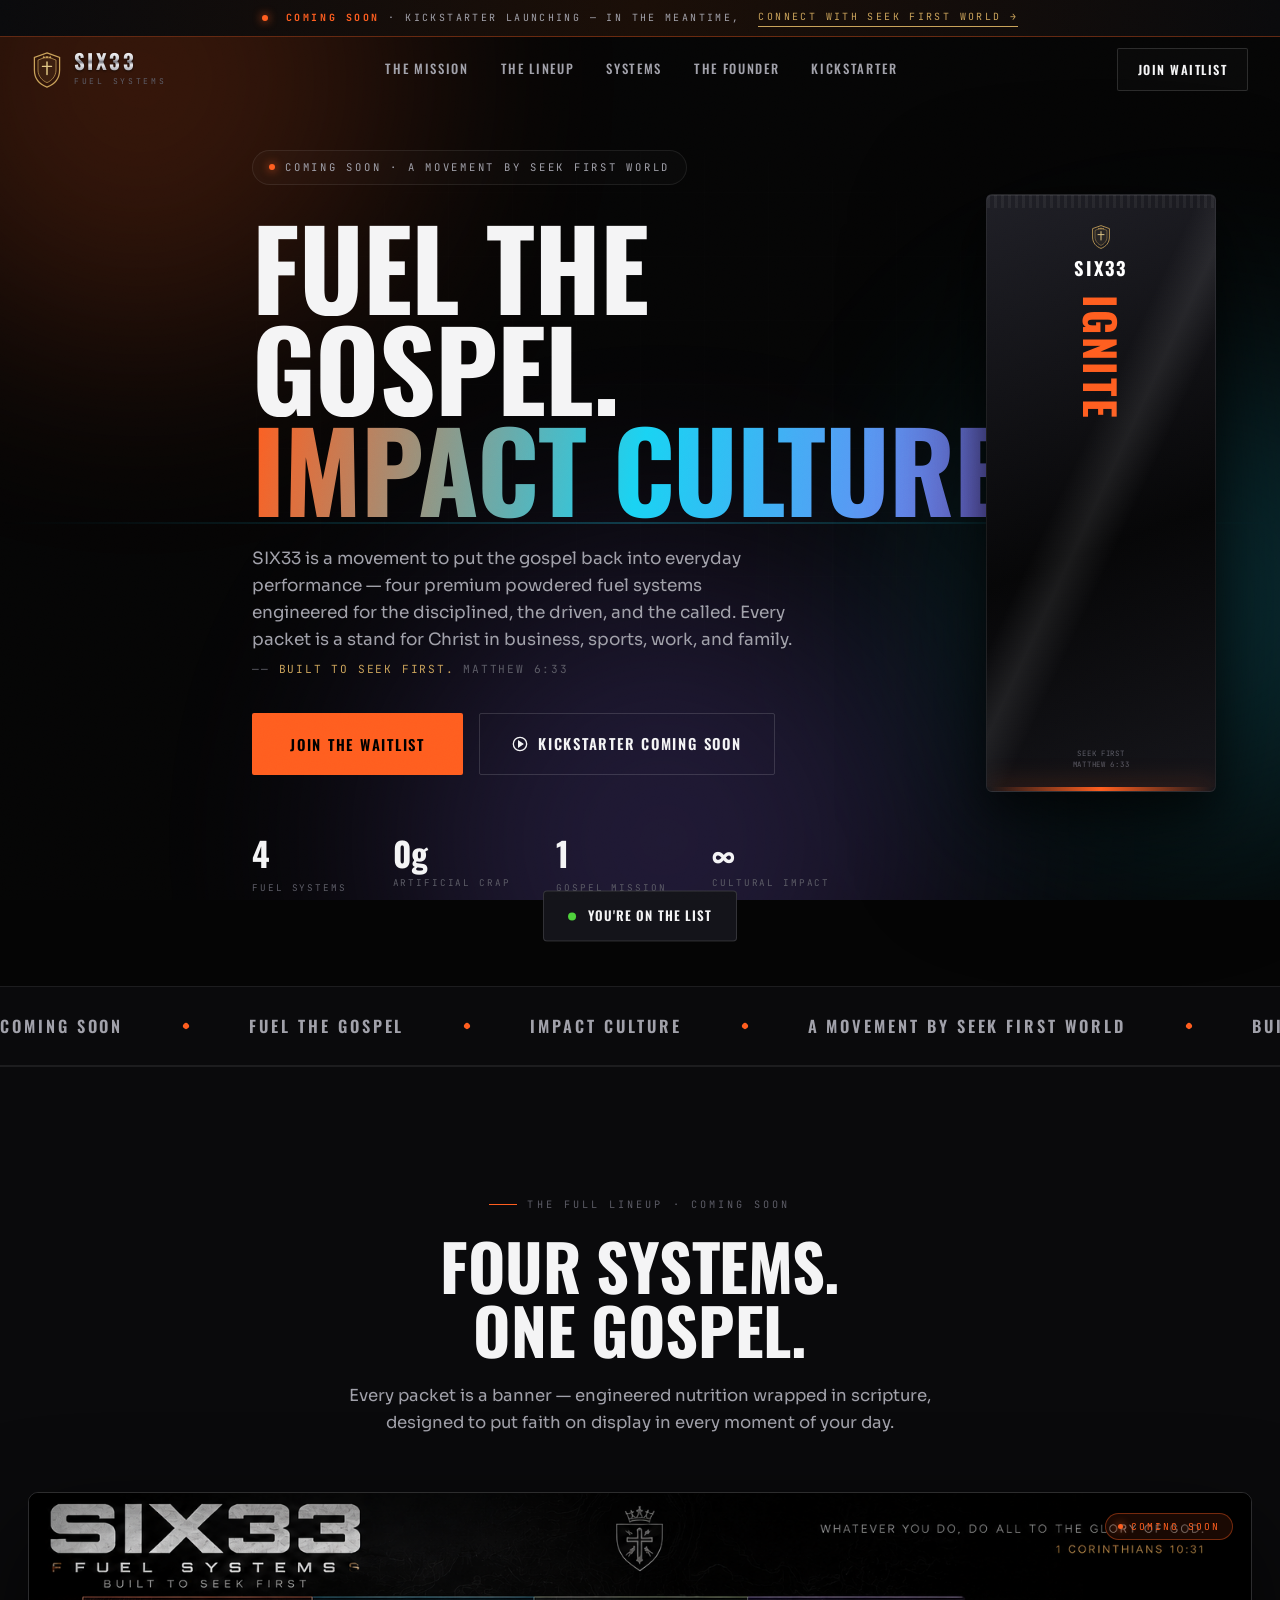
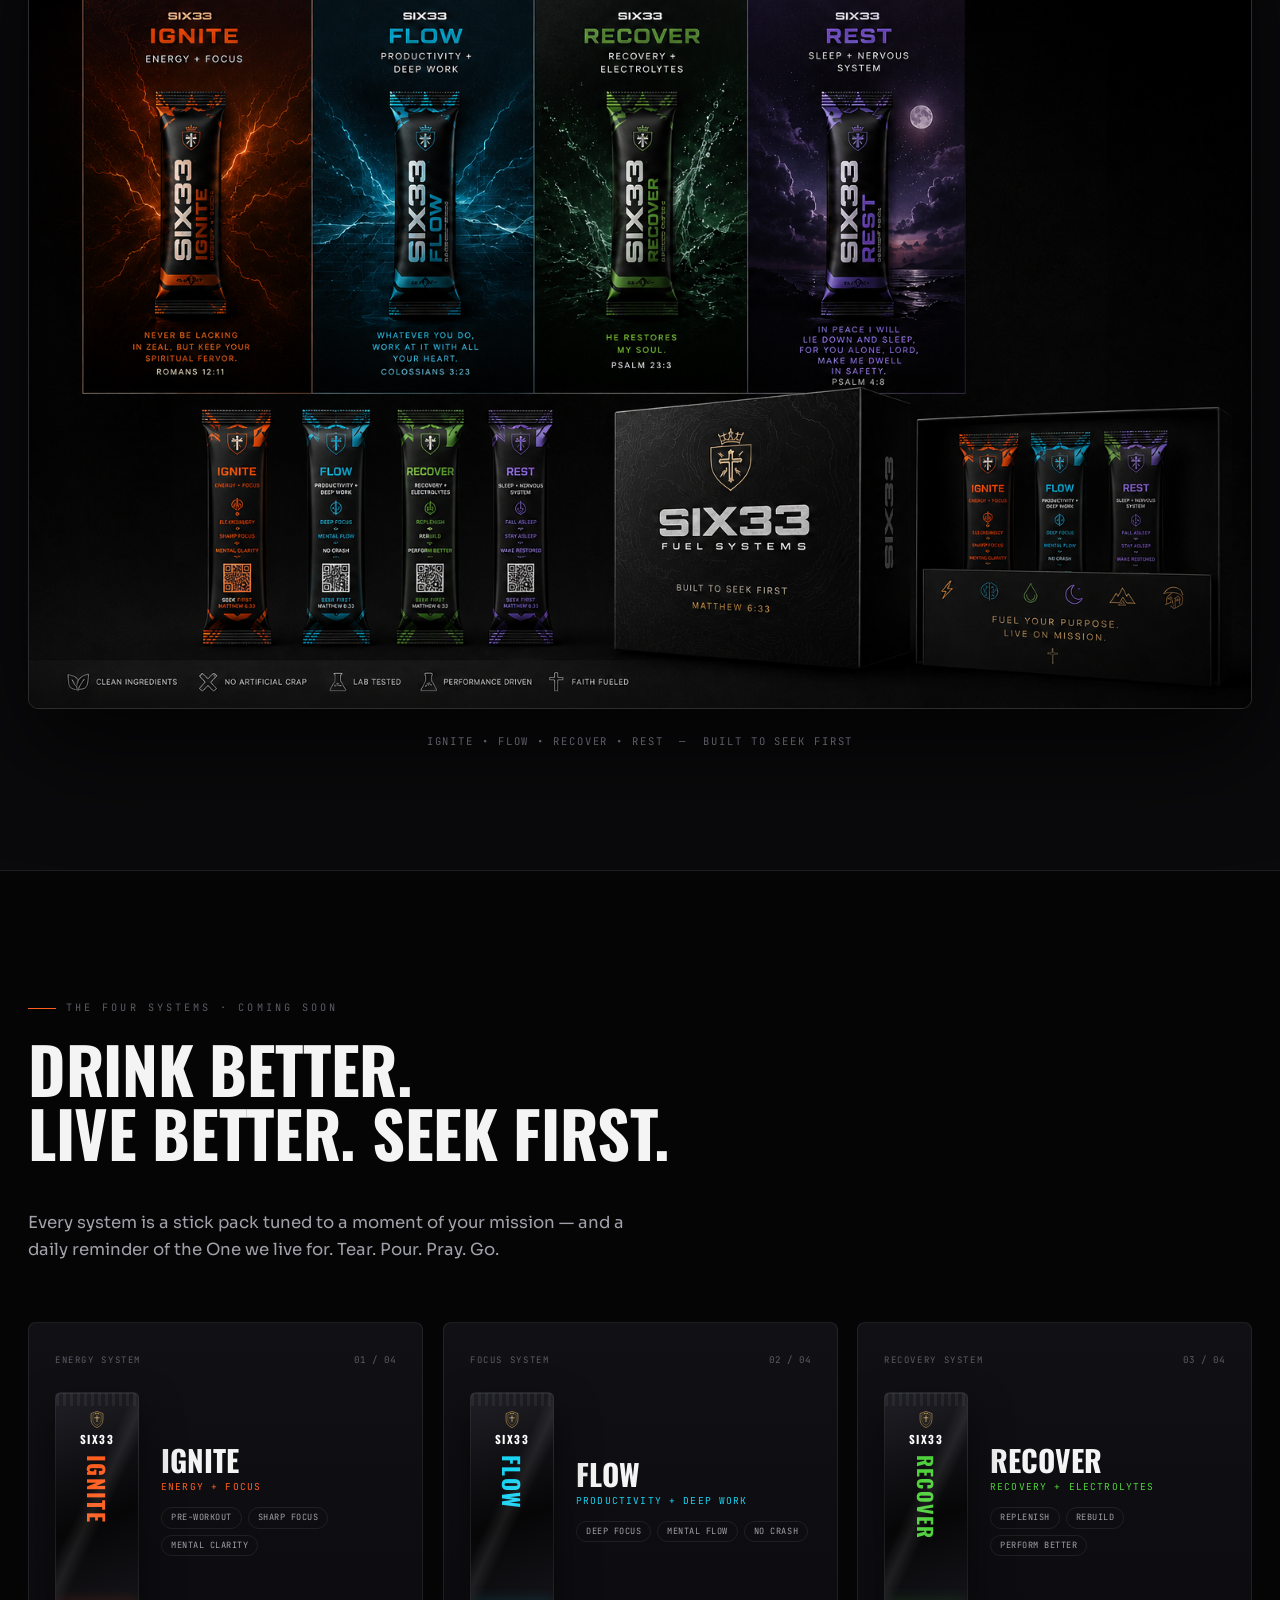
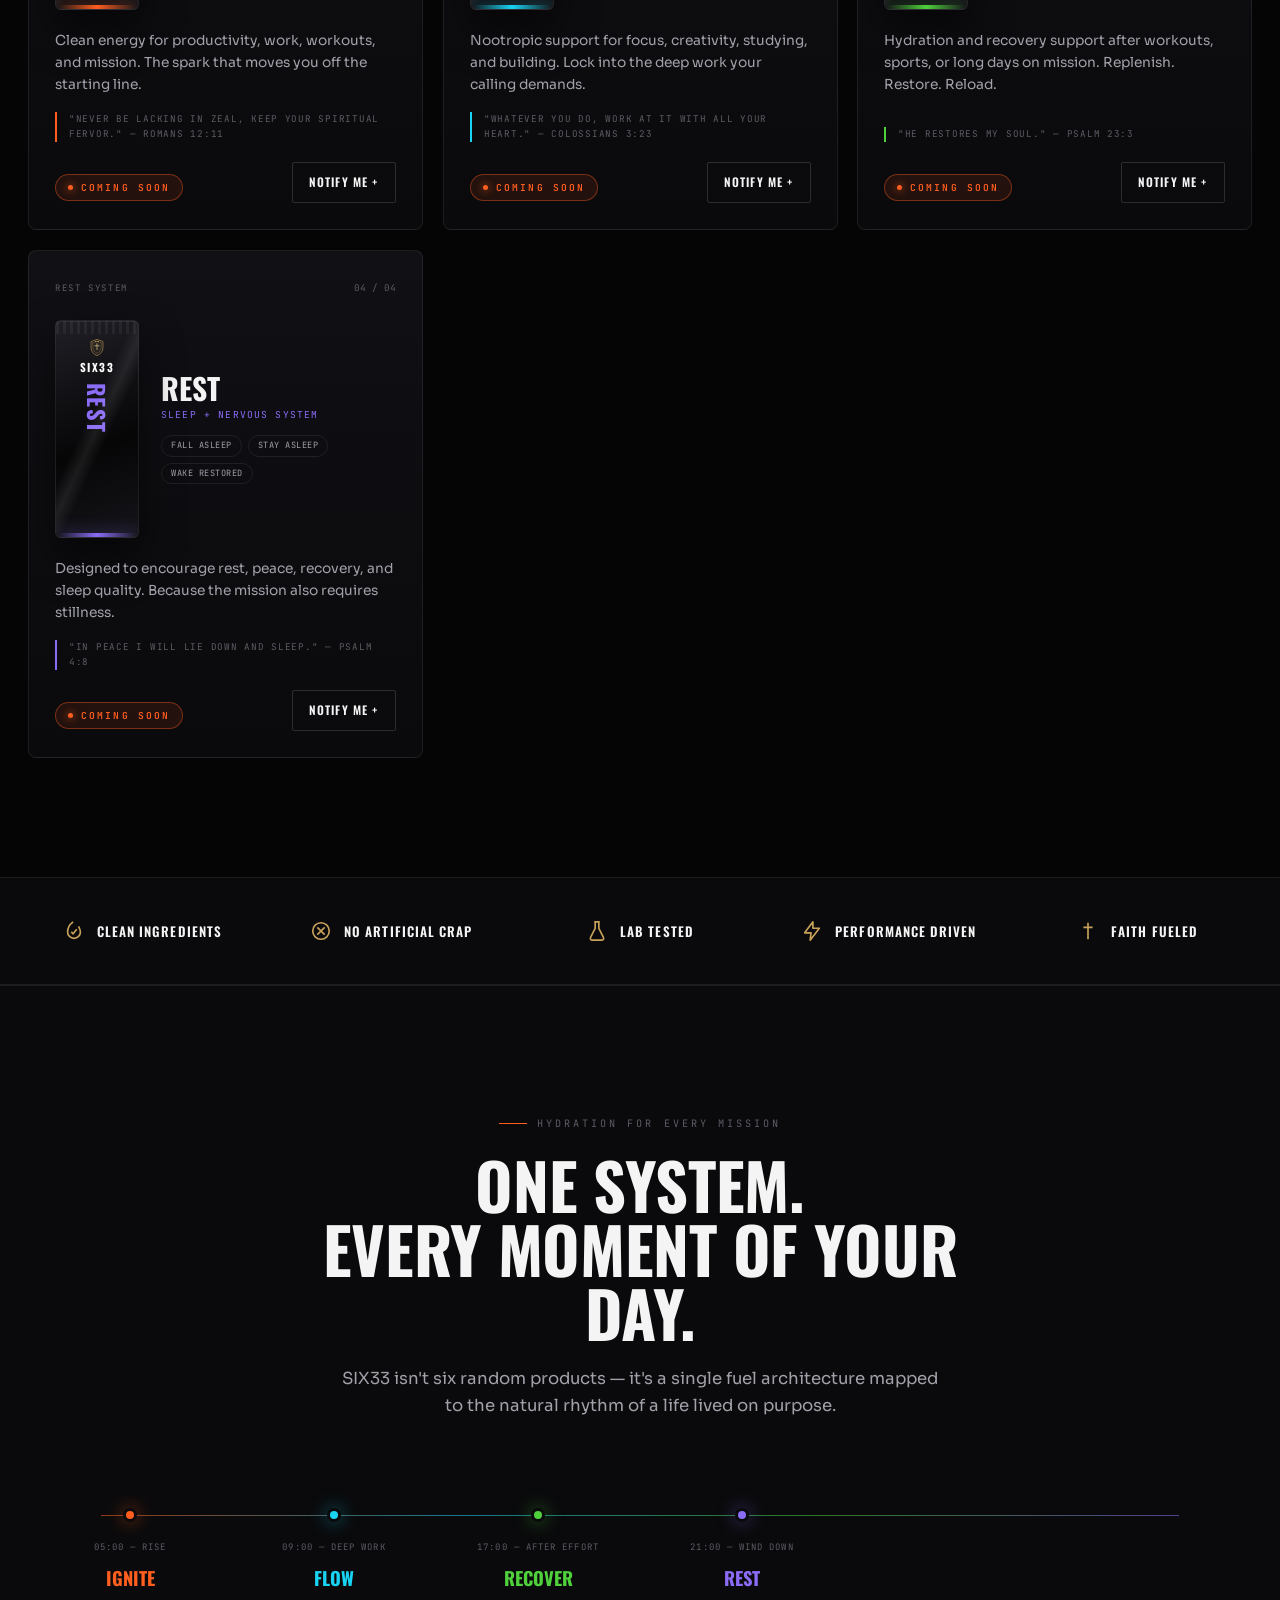
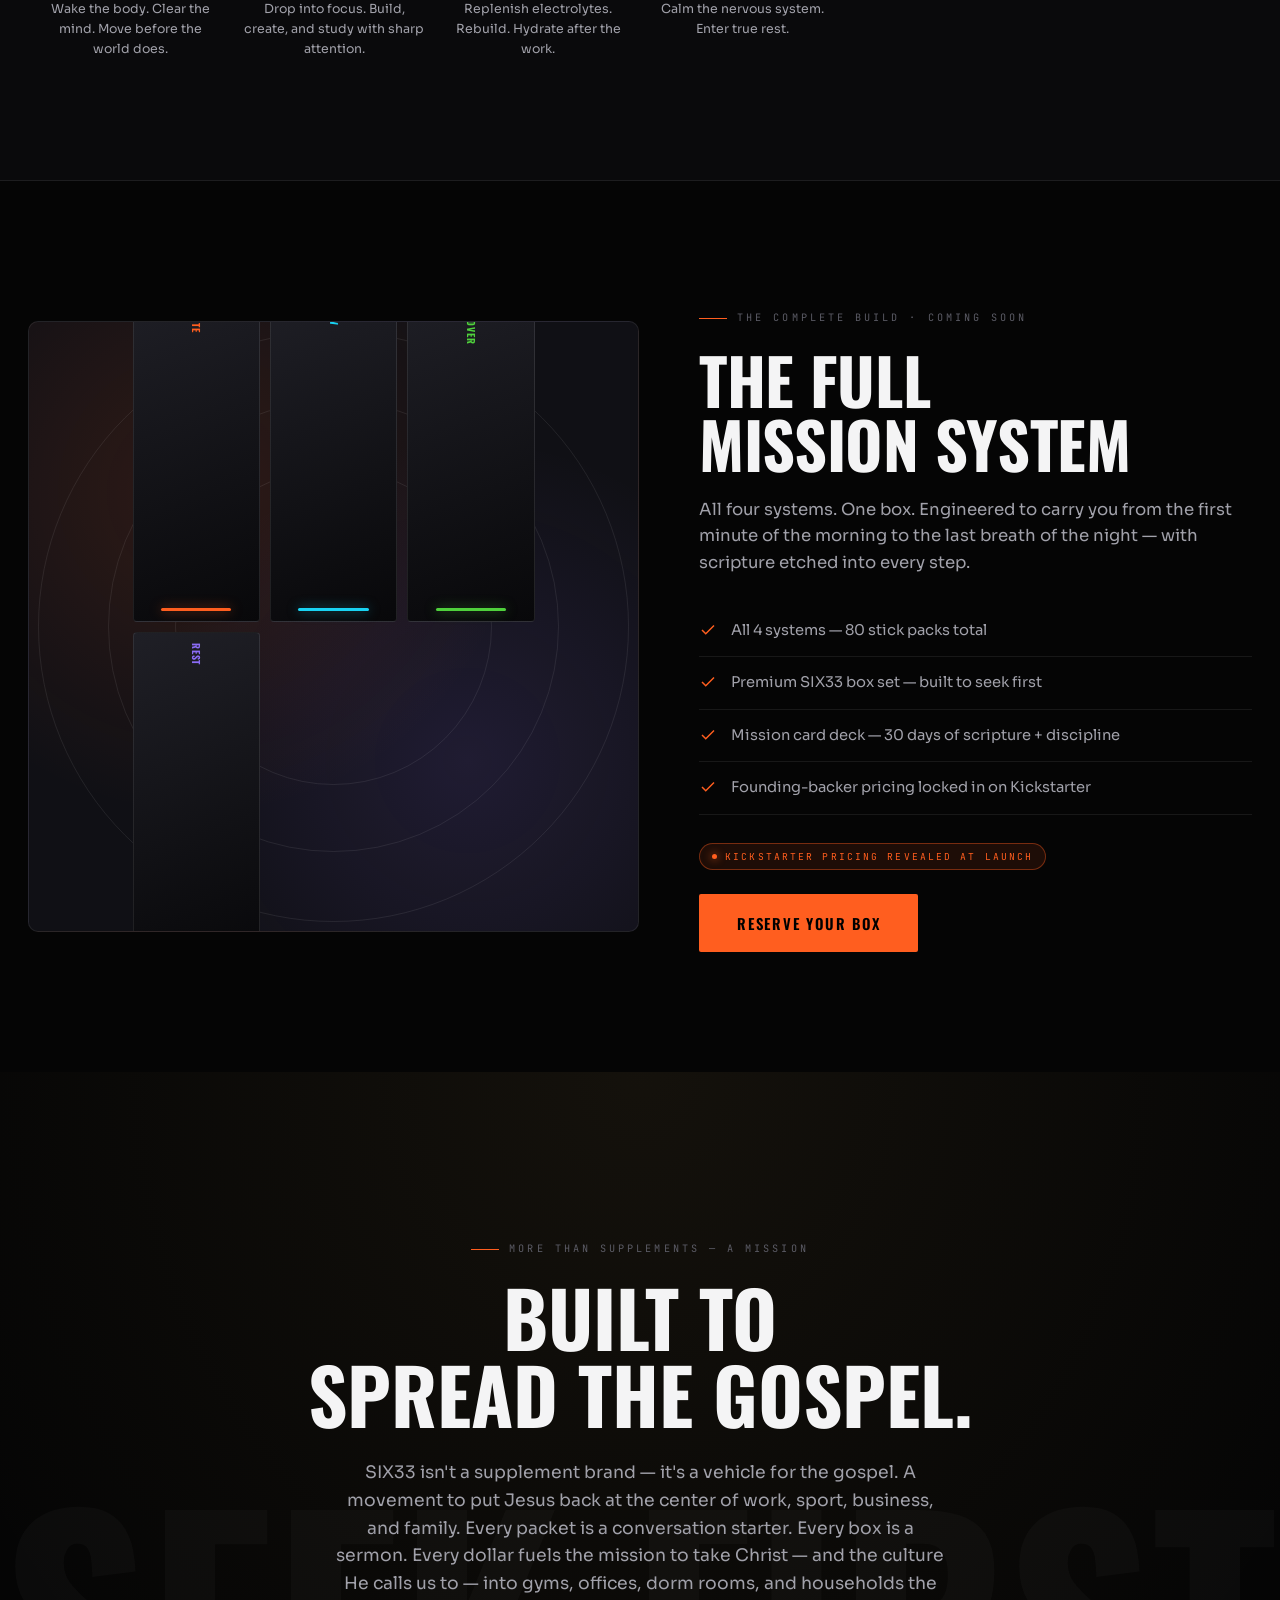
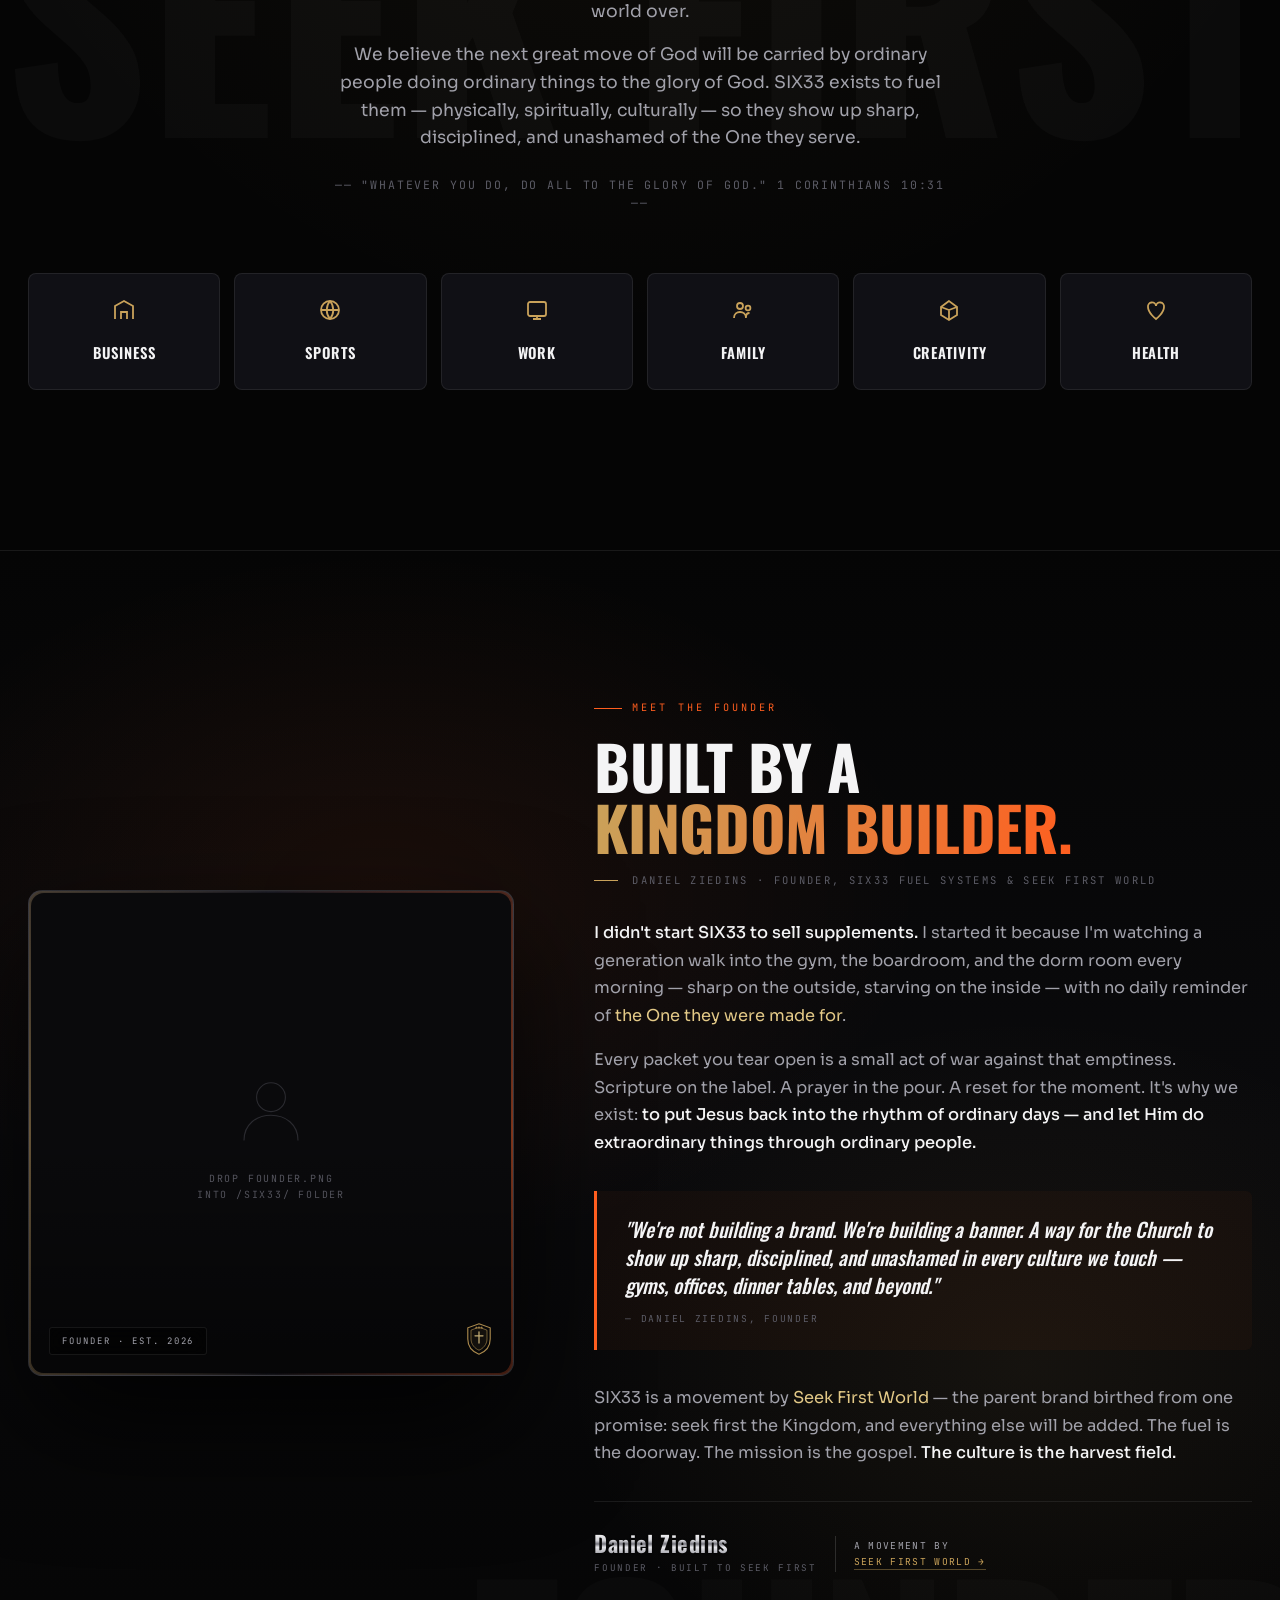
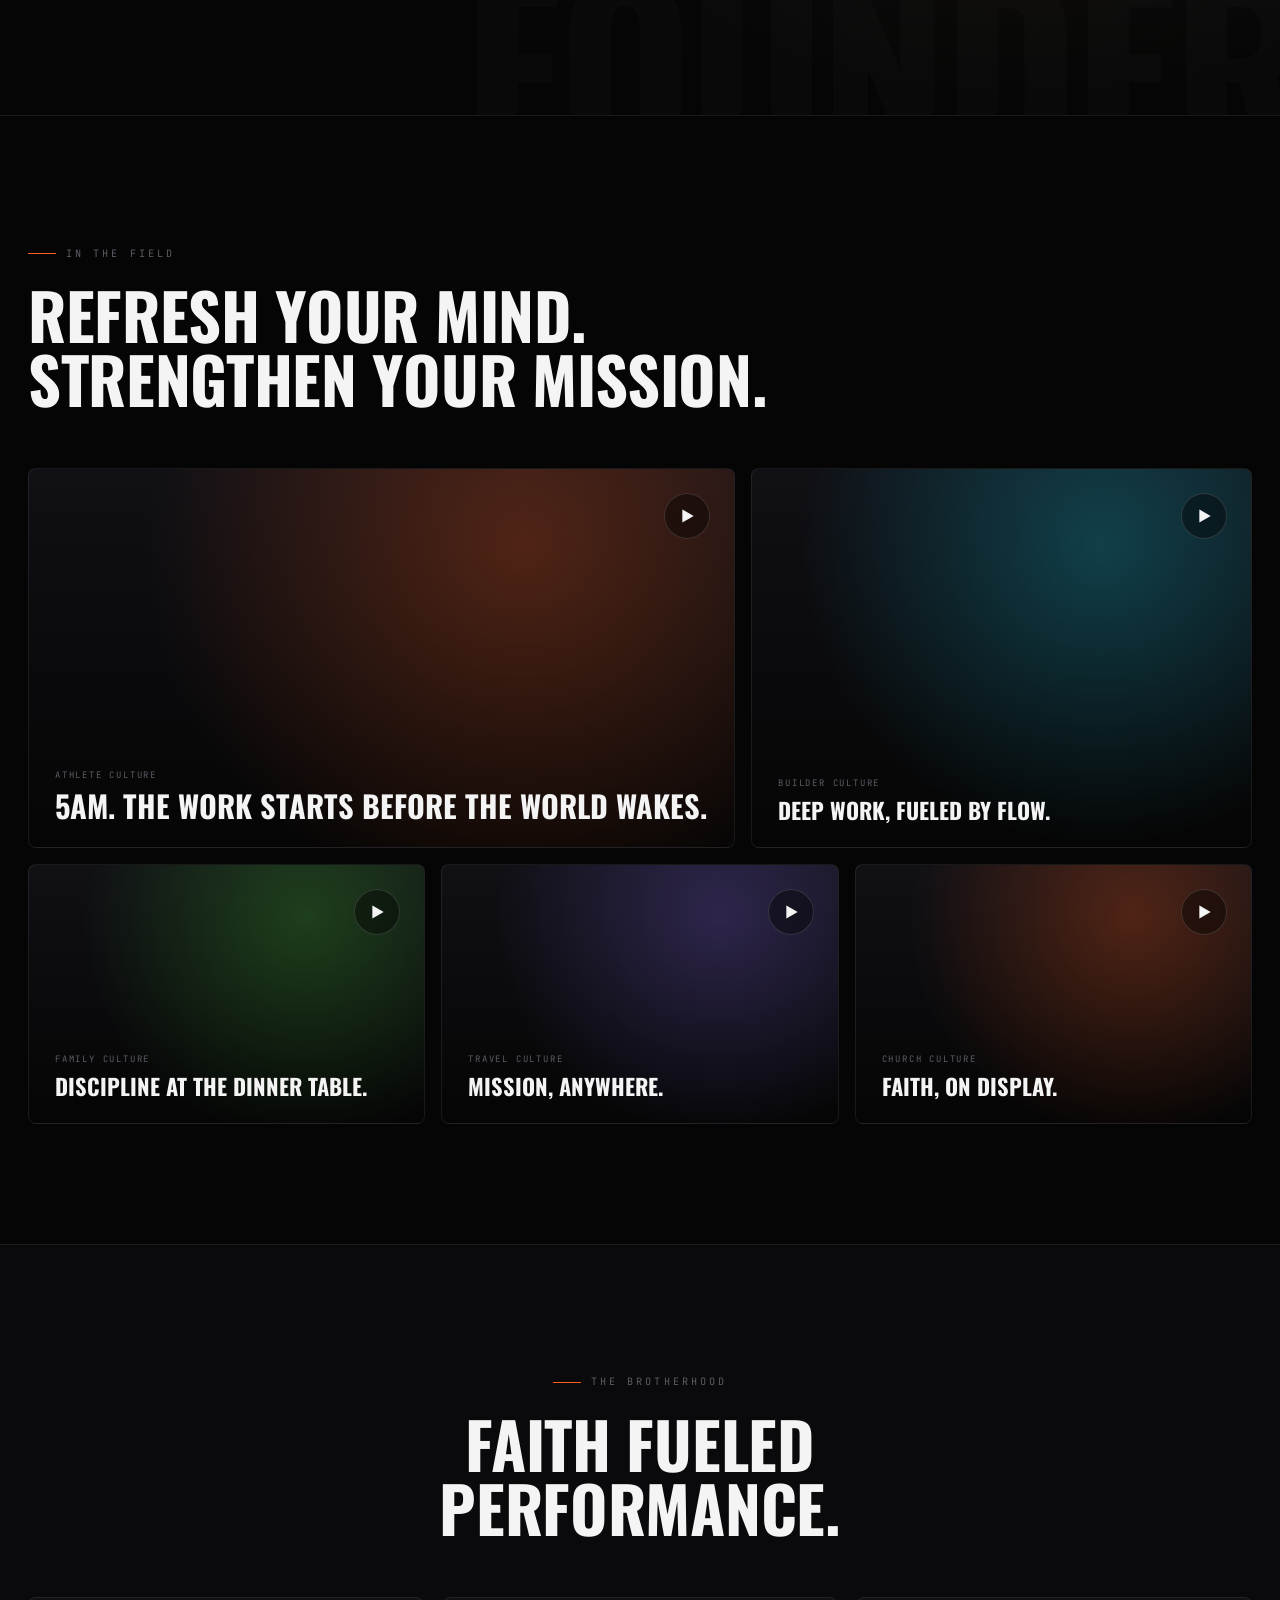
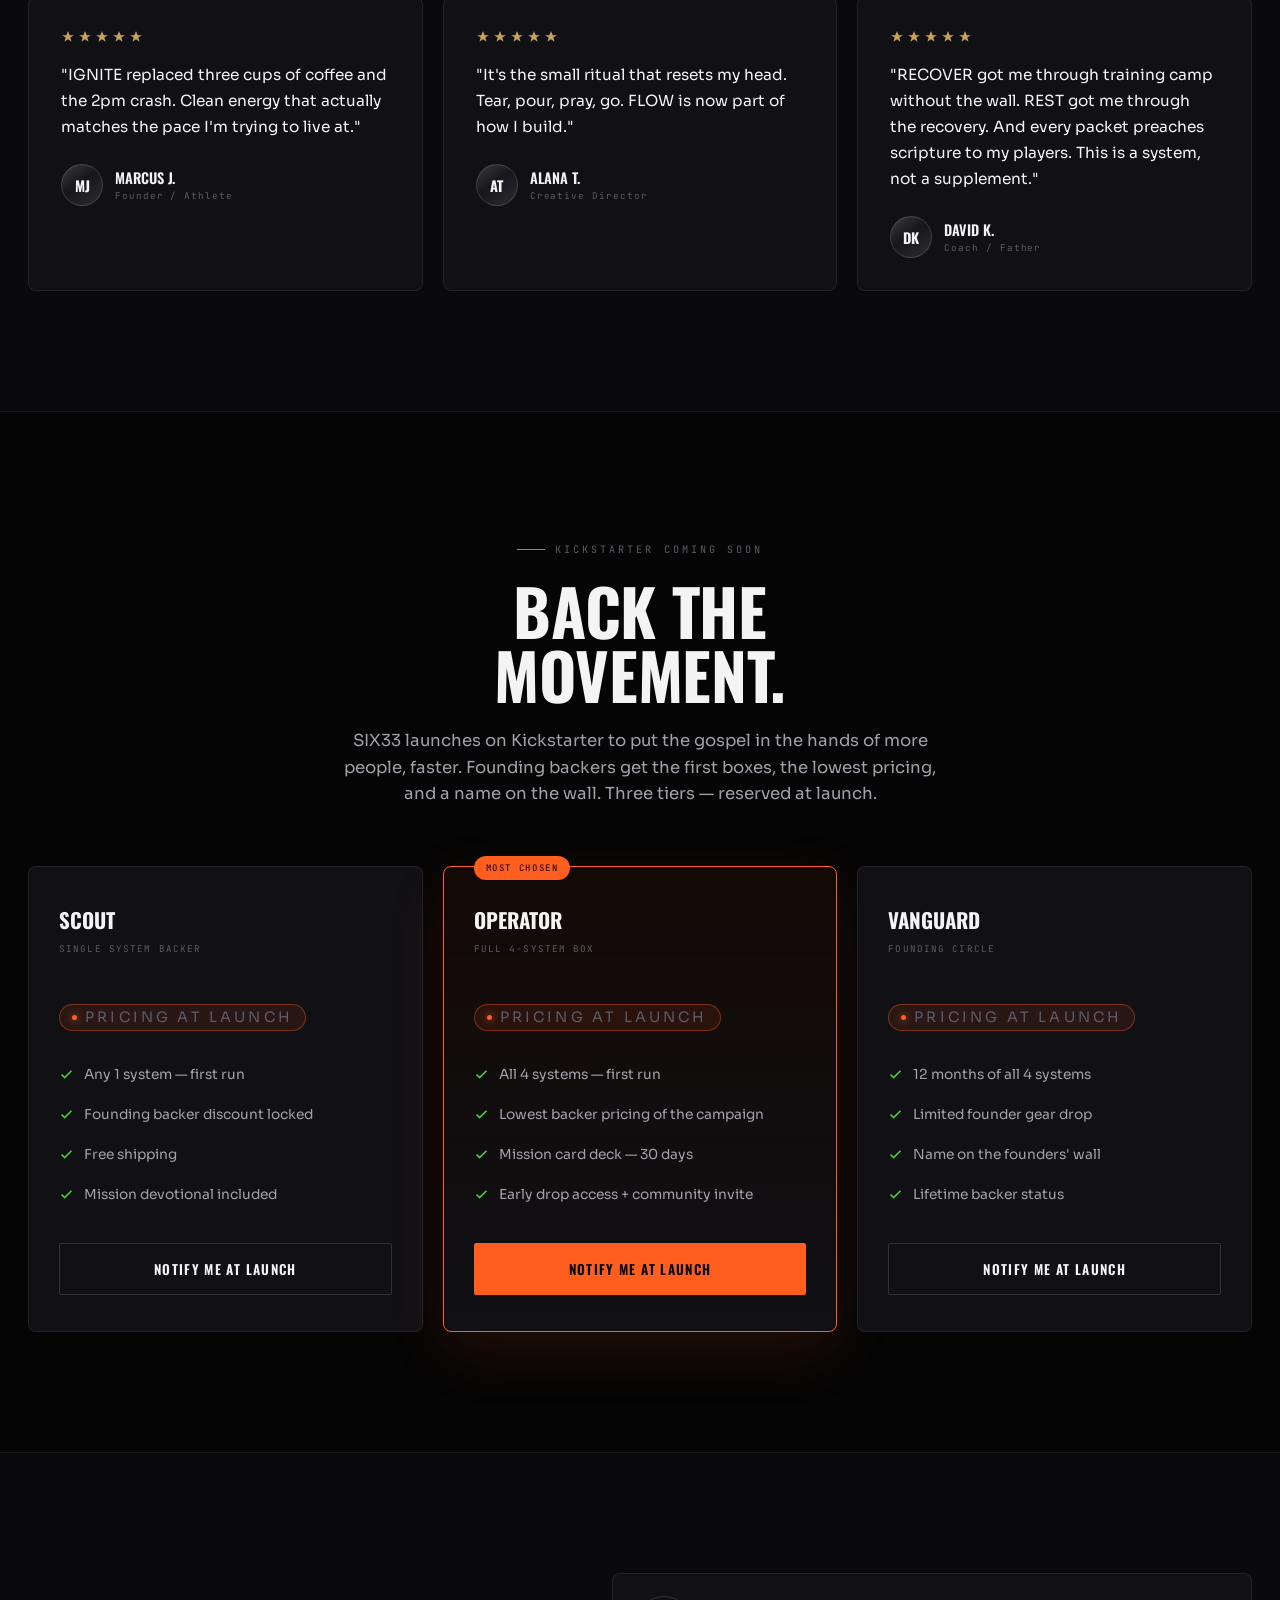
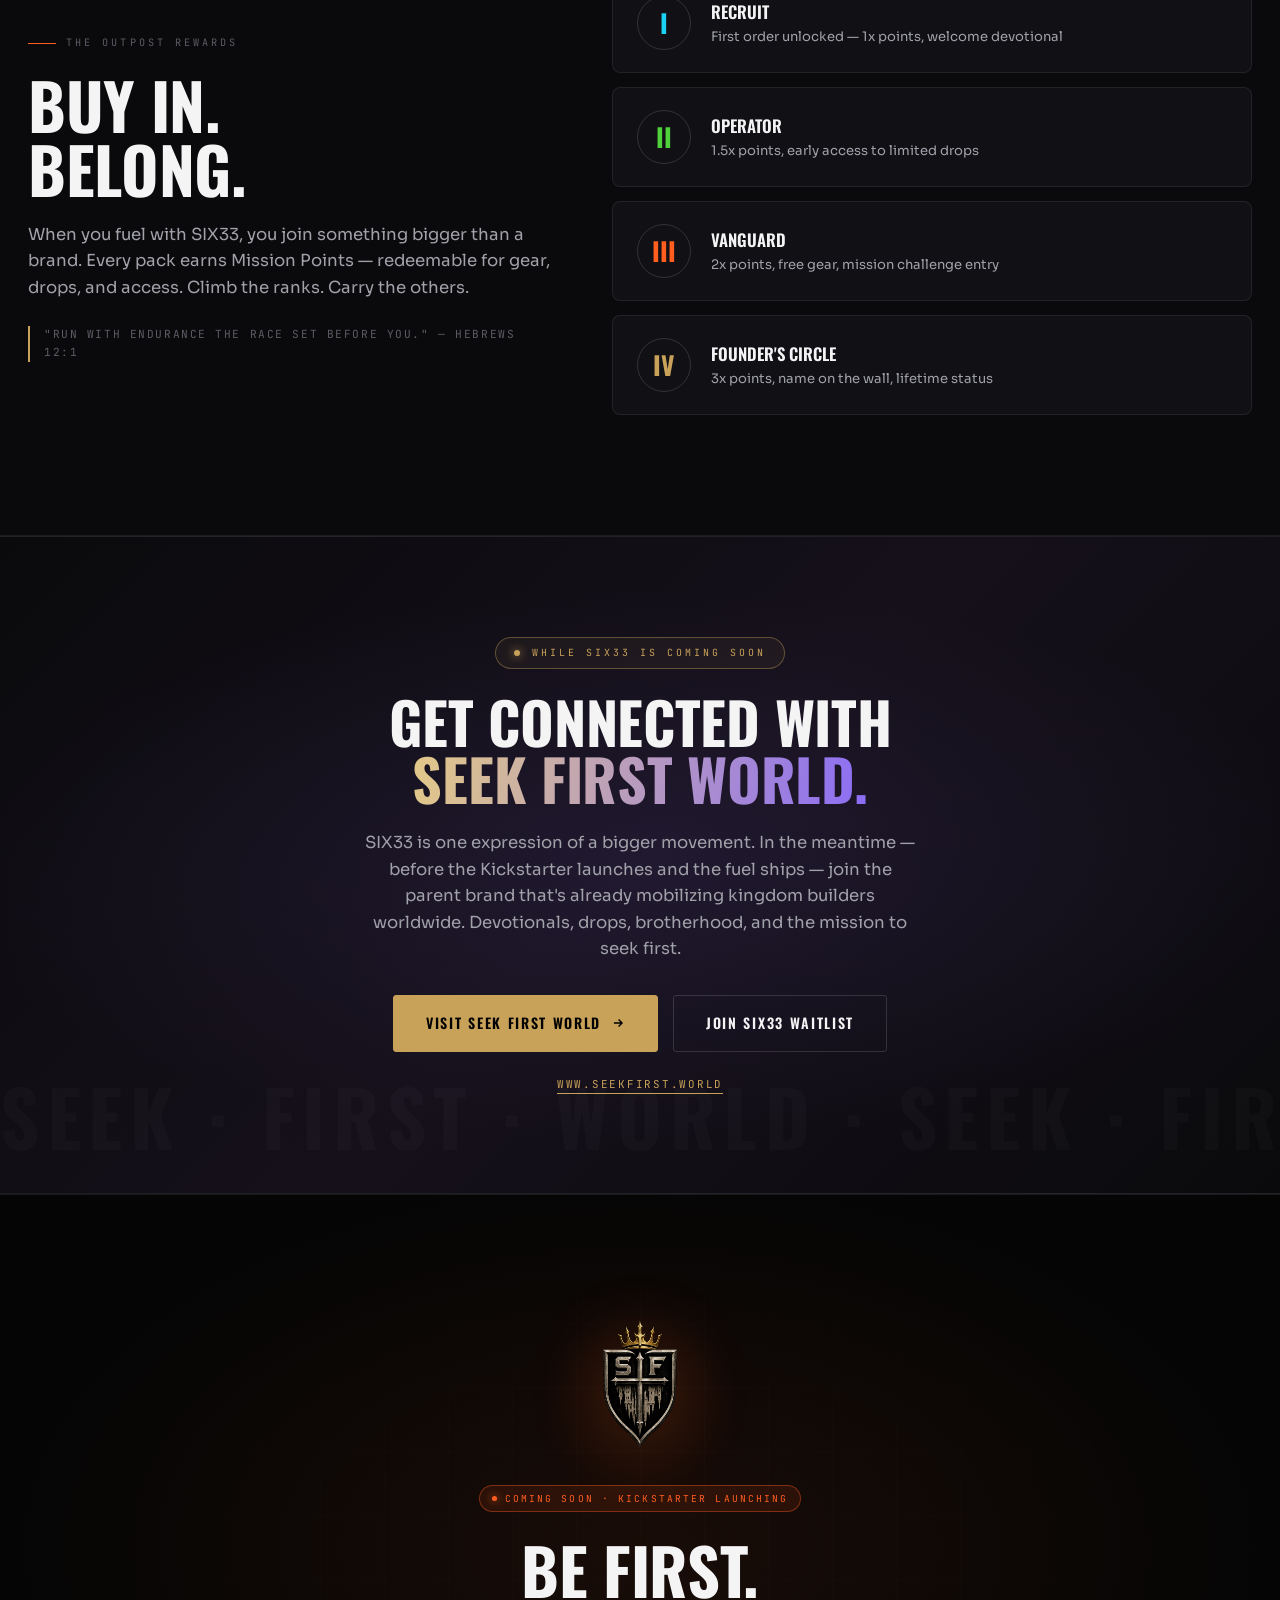
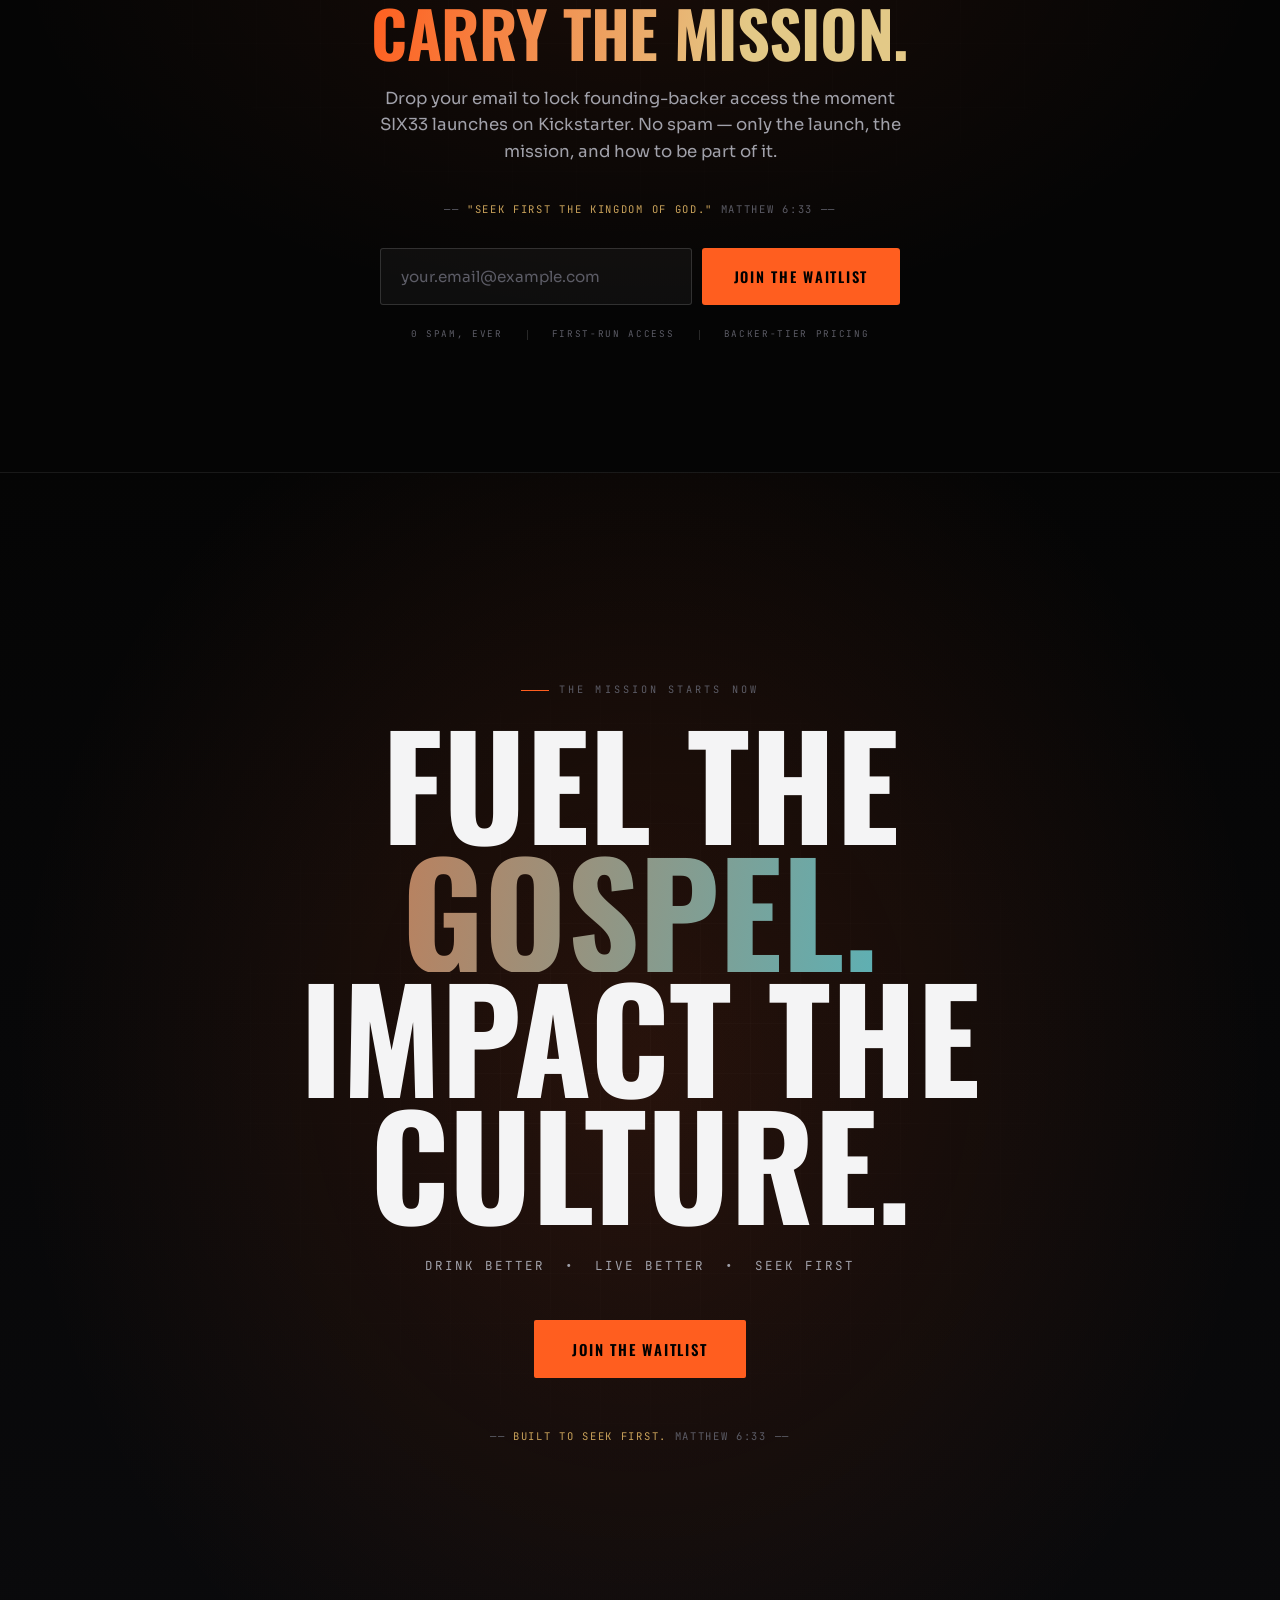
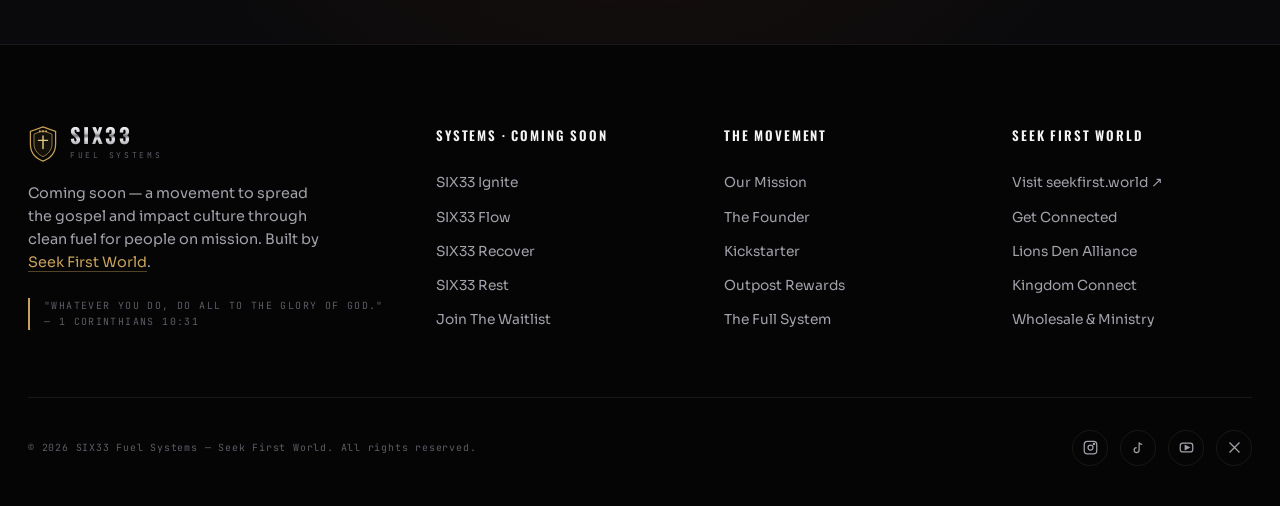
==== index.html @ 8d0997cb "Founder spotlight + Seek First World callout + cinematic animations - Add full Founder section with " ====
<!DOCTYPE html>
<html lang="en">
<head>
<meta charset="UTF-8" />
<meta name="viewport" content="width=device-width, initial-scale=1.0" />
<title>SIX33 FUEL SYSTEMS — Coming Soon · Built To Seek First</title>
<meta name="description" content="SIX33 Fuel Systems — coming soon. Four premium fuel systems engineered to spread the gospel and impact culture. Kickstarter launching soon. Join the waitlist. A movement by Seek First World — Matthew 6:33." />
<meta property="og:title" content="SIX33 FUEL SYSTEMS — Coming Soon · Built To Seek First" />
<meta property="og:description" content="A movement to spread the gospel and impact culture through clean fuel for people on mission. Kickstarter launching soon — join the waitlist." />
<meta property="og:image" content="/six33-lineup.png" />
<meta property="og:type" content="website" />
<meta name="theme-color" content="#050505" />
<link rel="icon" type="image/png" href="/favicon.png" />
<link rel="apple-touch-icon" href="/favicon.png" />
<link rel="preconnect" href="https://fonts.googleapis.com" />
<link rel="preconnect" href="https://fonts.gstatic.com" crossorigin />
<link href="https://fonts.googleapis.com/css2?family=Oswald:wght@300;400;500;600;700&family=Sora:wght@300;400;500;600;700;800&family=JetBrains+Mono:wght@400;500&display=swap" rel="stylesheet" />
<style>
  /* ============================================================
     SIX33 FUEL SYSTEMS — Coming Soon · Pre-Launch Experience
     Parent: Seek First World  |  Built To Seek First — Matthew 6:33
     Four systems: Ignite · Flow · Recover · Rest
     Mission: Spread the gospel. Impact culture. Kickstarter coming soon.
     ============================================================ */
  :root {
    --black:#050505; --black-2:#0a0a0c; --black-3:#101015; --panel:#14141a;
    --line:rgba(255,255,255,0.08); --line-2:rgba(255,255,255,0.14);
    --text:#f4f4f5; --text-dim:#a1a1aa; --text-faint:#5c5c66;
    --gold:#c9a25a; --gold-soft:#e3c987;
    --ignite:#ff5e1f; --ignite-glow:rgba(255,94,31,0.55);
    --flow:#19d3f3; --flow-glow:rgba(25,211,243,0.5);
    --recover:#4fd13c; --recover-glow:rgba(79,209,60,0.5);
    --rest:#8b6cf6; --rest-glow:rgba(139,108,246,0.5);
    --metal:linear-gradient(145deg,#3a3a42,#16161b 45%,#2c2c34);
    --chrome:linear-gradient(180deg,#fefefe 0%,#cfcfd4 38%,#74747c 52%,#e8e8ec 66%,#9a9aa2 100%);
    --display:'Oswald',sans-serif; --body:'Sora',sans-serif; --mono:'JetBrains Mono',monospace;
    --ease:cubic-bezier(0.16,1,0.3,1);
  }
  * { margin:0; padding:0; box-sizing:border-box; }
  html { scroll-behavior:smooth; -webkit-text-size-adjust:100%; }
  body { background:var(--black); color:var(--text); font-family:var(--body); line-height:1.6; overflow-x:hidden; -webkit-font-smoothing:antialiased; }
  ::selection { background:var(--ignite); color:#000; }
  a { color:inherit; text-decoration:none; }
  img { max-width:100%; display:block; }
  button { font-family:inherit; cursor:pointer; border:none; background:none; color:inherit; }
  body::after {
    content:""; position:fixed; inset:0; z-index:9999; pointer-events:none;
    opacity:0.04; mix-blend-mode:overlay;
    background-image:url("data:image/svg+xml,%3Csvg xmlns='http://www.w3.org/2000/svg' width='160' height='160'%3E%3Cfilter id='n'%3E%3CfeTurbulence type='fractalNoise' baseFrequency='0.85' numOctaves='3'/%3E%3C/filter%3E%3Crect width='100%25' height='100%25' filter='url(%23n)'/%3E%3C/svg%3E");
  }
  .ambient { position:fixed; inset:0; z-index:0; pointer-events:none; overflow:hidden; }
  .orb { position:absolute; border-radius:50%; filter:blur(120px); opacity:0.2; animation:drift 26s var(--ease) infinite alternate; }
  .orb.o1 { width:520px; height:520px; background:var(--ignite); top:-180px; left:-120px; }
  .orb.o2 { width:480px; height:480px; background:var(--flow); top:40%; right:-160px; animation-delay:-8s; }
  .orb.o3 { width:560px; height:560px; background:var(--rest); bottom:-220px; left:30%; animation-delay:-14s; }
  @keyframes drift { 0%{transform:translate(0,0) scale(1);} 100%{transform:translate(60px,-50px) scale(1.18);} }
  .wrap { max-width:1280px; margin:0 auto; padding:0 28px; position:relative; z-index:2; }
  .chrome-text { background:var(--chrome); -webkit-background-clip:text; background-clip:text; -webkit-text-fill-color:transparent; filter:drop-shadow(0 1px 1px rgba(0,0,0,0.6)); }

  /* NAV */
  nav { position:fixed; top:0; left:0; right:0; z-index:1000; display:flex; align-items:center; justify-content:space-between; padding:16px 32px; transition:all 0.5s var(--ease); }
  nav.scrolled { background:rgba(5,5,5,0.85); backdrop-filter:blur(18px); border-bottom:1px solid var(--line); padding:11px 32px; }
  .brand { display:flex; align-items:center; gap:12px; }
  .brand-shield { width:30px; height:36px; flex-shrink:0; }
  .brand-shield svg { width:100%; height:100%; }
  .brand-text { font-family:var(--display); font-weight:700; font-size:1.3rem; letter-spacing:0.12em; line-height:1; }
  .brand-sub { font-family:var(--mono); font-size:0.5rem; letter-spacing:0.34em; color:var(--text-faint); margin-top:3px; text-transform:uppercase; }
  .nav-links { display:flex; gap:32px; align-items:center; }
  .nav-links a { font-family:var(--display); font-weight:500; font-size:0.8rem; letter-spacing:0.13em; text-transform:uppercase; color:var(--text-dim); transition:color 0.3s var(--ease); position:relative; }
  .nav-links a:hover { color:var(--text); }
  .nav-links a::after { content:""; position:absolute; left:0; bottom:-6px; width:0; height:1px; background:var(--ignite); transition:width 0.35s var(--ease); }
  .nav-links a:hover::after { width:100%; }
  .nav-cta { font-family:var(--display); font-weight:600; font-size:0.78rem; letter-spacing:0.12em; text-transform:uppercase; padding:11px 20px; border:1px solid var(--line-2); border-radius:2px; background:rgba(255,255,255,0.02); transition:all 0.35s var(--ease); display:flex; align-items:center; gap:8px; }
  .nav-cta:hover { background:var(--ignite); color:#000; border-color:var(--ignite); box-shadow:0 0 30px var(--ignite-glow); }
  .nav-cta .count { background:var(--ignite); color:#000; font-family:var(--mono); font-size:0.6rem; width:18px; height:18px; border-radius:50%; display:flex; align-items:center; justify-content:center; transition:all 0.35s var(--ease); }
  .nav-cta:hover .count { background:#000; color:var(--ignite); }
  .burger { display:none; flex-direction:column; gap:5px; padding:8px; }
  .burger span { width:22px; height:2px; background:var(--text); transition:0.3s var(--ease); }

  /* HERO */
  .hero { min-height:100vh; display:flex; flex-direction:column; justify-content:center; position:relative; padding:150px 0 90px; overflow:hidden; }
  .hero-grid { position:absolute; inset:0; z-index:1; opacity:0.4; background-image:linear-gradient(rgba(255,255,255,0.025) 1px,transparent 1px),linear-gradient(90deg,rgba(255,255,255,0.025) 1px,transparent 1px); background-size:64px 64px; mask-image:radial-gradient(ellipse 80% 60% at 50% 40%,#000 30%,transparent 75%); }
  .hero-scan { position:absolute; left:0; right:0; height:2px; z-index:1; background:linear-gradient(90deg,transparent,var(--flow-glow),transparent); animation:scan 7s linear infinite; opacity:0.5; }
  @keyframes scan { 0%{top:0} 100%{top:100%} }
  .hero-tag { display:inline-flex; align-items:center; gap:10px; font-family:var(--mono); font-size:0.66rem; letter-spacing:0.26em; color:var(--text-dim); text-transform:uppercase; border:1px solid var(--line); border-radius:100px; padding:8px 16px; margin-bottom:30px; background:rgba(255,255,255,0.02); opacity:0; transform:translateY(20px); animation:rise 0.9s var(--ease) 0.1s forwards; }
  .hero-tag .dot { width:6px; height:6px; border-radius:50%; background:var(--ignite); box-shadow:0 0 10px var(--ignite); animation:pulse 2s infinite; }
  @keyframes pulse { 0%,100%{opacity:1} 50%{opacity:0.3} }
  .hero h1 { font-family:var(--display); font-weight:700; font-size:clamp(3.1rem,8.6vw,7.8rem); line-height:0.92; letter-spacing:-0.01em; text-transform:uppercase; margin-bottom:8px; }
  .hero h1 .line { display:block; overflow:hidden; }
  .hero h1 .line span { display:block; opacity:0; transform:translateY(110%); animation:rise 1s var(--ease) forwards; }
  .hero h1 .line:nth-child(1) span { animation-delay:0.2s; }
  .hero h1 .line:nth-child(2) span { animation-delay:0.32s; }
  .hero h1 .line:nth-child(3) span { animation-delay:0.44s; }
  .hero h1 .grad { background:linear-gradient(100deg,var(--ignite),var(--flow) 50%,var(--rest)); -webkit-background-clip:text; background-clip:text; -webkit-text-fill-color:transparent; }
  @keyframes rise { to{opacity:1; transform:translateY(0);} }
  .hero-sub { max-width:540px; font-size:1.06rem; color:var(--text-dim); margin:26px 0 8px; opacity:0; transform:translateY(20px); animation:rise 0.9s var(--ease) 0.7s forwards; }
  .hero-verse { font-family:var(--mono); font-size:0.7rem; letter-spacing:0.16em; color:var(--text-faint); margin-bottom:34px; text-transform:uppercase; opacity:0; animation:rise 0.9s var(--ease) 0.85s forwards; }
  .hero-verse span { color:var(--gold); }
  .hero-actions { display:flex; gap:16px; flex-wrap:wrap; opacity:0; transform:translateY(20px); animation:rise 0.9s var(--ease) 1s forwards; }
  .btn-primary { font-family:var(--display); font-weight:600; font-size:0.92rem; letter-spacing:0.12em; text-transform:uppercase; padding:18px 38px; background:var(--ignite); color:#000; border-radius:2px; position:relative; overflow:hidden; transition:all 0.4s var(--ease); }
  .btn-primary:hover { box-shadow:0 12px 50px var(--ignite-glow); transform:translateY(-3px); }
  .btn-primary::before { content:""; position:absolute; top:0; left:-100%; width:100%; height:100%; background:linear-gradient(90deg,transparent,rgba(255,255,255,0.4),transparent); transition:left 0.6s var(--ease); }
  .btn-primary:hover::before { left:100%; }
  .btn-ghost { font-family:var(--display); font-weight:600; font-size:0.92rem; letter-spacing:0.12em; text-transform:uppercase; padding:18px 32px; border:1px solid var(--line-2); border-radius:2px; transition:all 0.4s var(--ease); display:flex; align-items:center; gap:10px; }
  .btn-ghost:hover { border-color:var(--text); background:rgba(255,255,255,0.04); }
  .btn-ghost svg { width:16px; height:16px; }
  .hero-stats { display:flex; gap:46px; margin-top:62px; flex-wrap:wrap; opacity:0; animation:rise 0.9s var(--ease) 1.2s forwards; }
  .hero-stat .num { font-family:var(--display); font-weight:700; font-size:2.1rem; line-height:1; }
  .hero-stat .lbl { font-family:var(--mono); font-size:0.58rem; letter-spacing:0.2em; color:var(--text-faint); text-transform:uppercase; margin-top:6px; }
  .hero-packet { position:absolute; right:5%; top:50%; transform:translateY(-50%); width:230px; z-index:2; animation:float 6s ease-in-out infinite; filter:drop-shadow(0 30px 60px rgba(0,0,0,0.7)); }
  @keyframes float { 0%,100%{transform:translateY(-50%) rotate(-5deg);} 50%{transform:translateY(calc(-50% - 24px)) rotate(-3deg);} }

  /* PACKET */
  .packet { position:relative; border-radius:6px; background:linear-gradient(160deg,#1f1f26,#060607 58%,#15151a); border:1px solid rgba(255,255,255,0.08); overflow:hidden; padding:30px 18px 20px; box-shadow:inset 0 1px 0 rgba(255,255,255,0.07),0 20px 40px rgba(0,0,0,0.5); aspect-ratio:5/13; display:flex; flex-direction:column; align-items:center; }
  .packet::before { content:""; position:absolute; top:0; left:0; right:0; height:13px; background:repeating-linear-gradient(90deg,rgba(255,255,255,0.13) 0 3px,transparent 3px 7px); opacity:0.4; }
  .packet::after { content:""; position:absolute; inset:0; background:linear-gradient(115deg,transparent 42%,rgba(255,255,255,0.08) 50%,transparent 58%); }
  .pk-shield { width:20px; height:24px; margin-bottom:10px; }
  .pk-six33 { font-family:var(--display); font-weight:700; font-size:1.15rem; letter-spacing:0.12em; line-height:1; color:#fff; }
  .pk-name-v { font-family:var(--display); font-weight:700; font-size:2.6rem; letter-spacing:0.06em; line-height:1; text-transform:uppercase; writing-mode:vertical-rl; margin:18px 0; flex:1; display:flex; align-items:center; }
  .pk-foot-v { font-family:var(--mono); font-size:0.46rem; letter-spacing:0.1em; color:var(--text-faint); text-align:center; text-transform:uppercase; }
  .glow-bar { position:absolute; left:0; right:0; bottom:0; height:4px; }

  /* SECTION */
  section { position:relative; padding:120px 0; }
  .eyebrow { display:inline-flex; align-items:center; gap:10px; font-family:var(--mono); font-size:0.64rem; letter-spacing:0.3em; color:var(--text-faint); text-transform:uppercase; margin-bottom:20px; }
  .eyebrow::before { content:""; width:28px; height:1px; background:var(--ignite); }
  .sec-title { font-family:var(--display); font-weight:700; font-size:clamp(2.2rem,5vw,4rem); line-height:1; text-transform:uppercase; letter-spacing:-0.005em; margin-bottom:22px; }
  .sec-lead { max-width:600px; color:var(--text-dim); font-size:1.04rem; }
  .reveal { opacity:0; transform:translateY(40px); transition:all 1s var(--ease); }
  .reveal.in { opacity:1; transform:translateY(0); }
  .reveal.d1 { transition-delay:0.1s; }
  .reveal.d2 { transition-delay:0.2s; }
  .reveal.d3 { transition-delay:0.3s; }

  /* MARQUEE */
  .marquee { padding:26px 0; border-top:1px solid var(--line); border-bottom:1px solid var(--line); overflow:hidden; background:var(--black-2); }
  .marquee-track { display:flex; gap:60px; white-space:nowrap; animation:marq 34s linear infinite; width:max-content; }
  @keyframes marq { to{ transform:translateX(-50%); } }
  .marquee-item { font-family:var(--display); font-weight:600; font-size:1.02rem; letter-spacing:0.18em; text-transform:uppercase; color:var(--text-dim); display:flex; align-items:center; gap:60px; }
  .marquee-item::after { content:""; width:6px; height:6px; background:var(--ignite); border-radius:50%; transform:rotate(45deg); }

  /* SHOWCASE */
  .showcase { background:var(--black-2); border-top:1px solid var(--line); border-bottom:1px solid var(--line); }
  .showcase-head { text-align:center; max-width:680px; margin:0 auto 56px; }
  .showcase-head .eyebrow { justify-content:center; }
  .showcase-frame { position:relative; border:1px solid var(--line-2); border-radius:10px; overflow:hidden; box-shadow:0 40px 100px rgba(0,0,0,0.7); }
  .showcase-frame img { width:100%; display:block; }
  .showcase-frame::after { content:""; position:absolute; inset:0; pointer-events:none; box-shadow:inset 0 0 120px rgba(0,0,0,0.55); }
  .showcase-cap { text-align:center; margin-top:24px; font-family:var(--mono); font-size:0.66rem; letter-spacing:0.18em; color:var(--text-faint); text-transform:uppercase; }

  /* PRODUCTS */
  .products-head { display:flex; justify-content:space-between; align-items:flex-end; flex-wrap:wrap; gap:24px; margin-bottom:58px; }
  .product-grid { display:grid; grid-template-columns:repeat(3,1fr); gap:20px; }
  .product-card { position:relative; border:1px solid var(--line); border-radius:8px; background:linear-gradient(180deg,var(--black-3),var(--black-2)); padding:30px 26px 26px; overflow:hidden; transition:all 0.5s var(--ease); cursor:pointer; display:flex; flex-direction:column; }
  .product-card::before { content:""; position:absolute; inset:0; opacity:0; transition:opacity 0.5s var(--ease); pointer-events:none; background:radial-gradient(circle at 50% 0%,var(--cardglow),transparent 65%); }
  .product-card:hover { transform:translateY(-10px); border-color:var(--cardline); }
  .product-card:hover::before { opacity:0.55; }
  .product-card:hover .pc-packet { transform:translateY(-8px) scale(1.04) rotate(-2deg); }
  .pc-top { display:flex; justify-content:space-between; align-items:flex-start; margin-bottom:6px; position:relative; z-index:2; }
  .pc-system { font-family:var(--mono); font-size:0.56rem; letter-spacing:0.18em; color:var(--text-faint); text-transform:uppercase; }
  .pc-num { font-family:var(--mono); font-size:0.58rem; color:var(--text-faint); }
  .pc-layout { display:flex; gap:22px; align-items:center; margin:18px 0 20px; position:relative; z-index:2; }
  .pc-packet { transition:transform 0.55s var(--ease); width:84px; flex-shrink:0; }
  .pc-head { flex:1; }
  .pc-name { font-family:var(--display); font-weight:700; font-size:1.85rem; text-transform:uppercase; line-height:1; }
  .pc-tag { font-family:var(--mono); font-size:0.6rem; letter-spacing:0.12em; text-transform:uppercase; margin-top:4px; }
  .pc-triad { display:flex; gap:6px; margin-top:12px; flex-wrap:wrap; }
  .pc-triad span { font-family:var(--mono); font-size:0.54rem; letter-spacing:0.06em; text-transform:uppercase; color:var(--text-dim); border:1px solid var(--line); border-radius:100px; padding:3px 9px; }
  .pc-desc { font-size:0.86rem; color:var(--text-dim); margin-bottom:16px; position:relative; z-index:2; flex:1; }
  .pc-verse { font-family:var(--mono); font-size:0.58rem; letter-spacing:0.08em; color:var(--text-faint); text-transform:uppercase; margin-bottom:20px; border-left:2px solid var(--cardcolor); padding-left:12px; position:relative; z-index:2; }
  .pc-foot { display:flex; justify-content:space-between; align-items:center; position:relative; z-index:2; }
  .pc-price { font-family:var(--display); font-weight:600; font-size:1.3rem; }
  .pc-price small { font-family:var(--mono); font-size:0.56rem; color:var(--text-faint); }
  .pc-add { font-family:var(--display); font-weight:600; font-size:0.74rem; letter-spacing:0.1em; text-transform:uppercase; padding:10px 16px; border:1px solid var(--line-2); border-radius:2px; transition:all 0.35s var(--ease); }
  .product-card:hover .pc-add { background:var(--cardcolor); color:#000; border-color:var(--cardcolor); }

  /* FUEL MAP */
  .systems { background:var(--black-2); border-top:1px solid var(--line); border-bottom:1px solid var(--line); }
  .timeline { display:grid; grid-template-columns:repeat(6,1fr); gap:0; margin-top:58px; position:relative; }
  .timeline::before { content:""; position:absolute; top:38px; left:6%; right:6%; height:1px; background:linear-gradient(90deg,var(--ignite),var(--flow),var(--recover),var(--rest)); opacity:0.55; }
  .tl-node { text-align:center; padding:0 12px; position:relative; }
  .tl-dot { width:14px; height:14px; border-radius:50%; margin:31px auto 0; position:relative; z-index:2; border:3px solid var(--black-2); }
  .tl-time { font-family:var(--mono); font-size:0.56rem; letter-spacing:0.12em; color:var(--text-faint); text-transform:uppercase; margin:18px 0 8px; }
  .tl-name { font-family:var(--display); font-weight:700; font-size:1.15rem; text-transform:uppercase; }
  .tl-body { font-size:0.78rem; color:var(--text-dim); margin-top:8px; }

  /* BUNDLE */
  .bundle-wrap { display:grid; grid-template-columns:1.05fr 0.95fr; gap:60px; align-items:center; }
  .bundle-visual { position:relative; aspect-ratio:1/1; border:1px solid var(--line); border-radius:10px; background:radial-gradient(circle at 28% 28%,rgba(255,94,31,0.13),transparent 52%),radial-gradient(circle at 72% 72%,rgba(139,108,246,0.13),transparent 52%),var(--black-3); display:flex; align-items:center; justify-content:center; overflow:hidden; }
  .bundle-visual .ring { position:absolute; border:1px solid var(--line); border-radius:50%; }
  .bundle-visual .ring.r1 { width:52%; height:52%; animation:spin 28s linear infinite; }
  .bundle-visual .ring.r2 { width:74%; height:74%; animation:spin 44s linear infinite reverse; }
  .bundle-visual .ring.r3 { width:97%; height:97%; animation:spin 60s linear infinite; }
  @keyframes spin { to { transform:rotate(360deg); } }
  .bundle-packets { display:grid; grid-template-columns:repeat(3,1fr); gap:10px; width:66%; position:relative; z-index:2; }
  .mini-packet { aspect-ratio:5/13; border-radius:4px; background:linear-gradient(160deg,#1f1f26,#08080a); border:1px solid rgba(255,255,255,0.09); display:flex; flex-direction:column; justify-content:space-between; align-items:center; padding:10px 4px; transition:transform 0.4s var(--ease); }
  .mini-packet:hover { transform:scale(1.08) translateY(-4px); }
  .mini-packet .mp-name { font-family:var(--display); font-weight:700; font-size:0.62rem; text-transform:uppercase; writing-mode:vertical-rl; letter-spacing:0.08em; }
  .mini-packet .mp-bar { width:60%; height:3px; border-radius:2px; }
  .bundle-features { list-style:none; margin:28px 0; }
  .bundle-features li { display:flex; align-items:flex-start; gap:14px; padding:14px 0; border-bottom:1px solid var(--line); font-size:0.92rem; color:var(--text-dim); }
  .bundle-features li svg { width:18px; height:18px; flex-shrink:0; margin-top:2px; color:var(--ignite); }
  .bundle-price-row { display:flex; align-items:baseline; gap:16px; margin:8px 0 24px; }
  .bundle-price { font-family:var(--display); font-weight:700; font-size:3rem; line-height:1; }
  .bundle-old { font-family:var(--display); font-size:1.4rem; color:var(--text-faint); text-decoration:line-through; }
  .bundle-save { font-family:var(--mono); font-size:0.62rem; letter-spacing:0.14em; color:var(--recover); border:1px solid rgba(79,209,60,0.35); padding:5px 10px; border-radius:100px; text-transform:uppercase; }

  /* MISSION */
  .mission { text-align:center; padding:160px 0; background:radial-gradient(ellipse 60% 80% at 50% 0%,rgba(201,162,90,0.08),transparent),var(--black); }
  .mission-verse-bg { position:absolute; inset:0; display:flex; align-items:center; justify-content:center; font-family:var(--display); font-weight:700; font-size:clamp(6rem,22vw,22rem); line-height:0.8; color:rgba(255,255,255,0.022); white-space:nowrap; pointer-events:none; text-transform:uppercase; z-index:0; }
  .mission .wrap { z-index:2; }
  .mission h2 { font-family:var(--display); font-weight:700; font-size:clamp(2.4rem,6vw,5rem); text-transform:uppercase; line-height:1; margin-bottom:28px; }
  .mission p { max-width:620px; margin:0 auto 16px; color:var(--text-dim); font-size:1.08rem; }
  .mission-pillars { display:grid; grid-template-columns:repeat(6,1fr); gap:14px; margin-top:60px; }
  .pillar { border:1px solid var(--line); border-radius:8px; padding:24px 14px; background:var(--black-3); transition:all 0.4s var(--ease); }
  .pillar:hover { border-color:var(--line-2); transform:translateY(-6px); background:var(--panel); }
  .pillar svg { width:24px; height:24px; color:var(--gold); margin-bottom:12px; }
  .pillar .p-name { font-family:var(--display); font-weight:600; font-size:0.92rem; text-transform:uppercase; letter-spacing:0.06em; }

  /* TRUST */
  .trust { border-top:1px solid var(--line); border-bottom:1px solid var(--line); background:var(--black-2); padding:42px 0; }
  .trust-row { display:flex; justify-content:space-between; gap:20px; flex-wrap:wrap; }
  .trust-item { display:flex; align-items:center; gap:12px; flex:1; min-width:180px; justify-content:center; }
  .trust-item svg { width:22px; height:22px; color:var(--gold); flex-shrink:0; }
  .trust-item span { font-family:var(--display); font-weight:600; font-size:0.82rem; letter-spacing:0.08em; text-transform:uppercase; }

  /* LIFESTYLE */
  .lifestyle-grid { display:grid; grid-template-columns:repeat(12,1fr); gap:16px; margin-top:58px; }
  .ls-card { border:1px solid var(--line); border-radius:8px; overflow:hidden; position:relative; min-height:260px; background:linear-gradient(180deg,var(--black-3),var(--black)); display:flex; flex-direction:column; justify-content:flex-end; padding:26px; transition:all 0.5s var(--ease); cursor:pointer; }
  .ls-card::before { content:""; position:absolute; inset:0; opacity:0.5; transition:opacity 0.5s var(--ease); background:radial-gradient(circle at 70% 20%,var(--lsglow),transparent 65%); }
  .ls-card:hover { transform:translateY(-8px); border-color:var(--line-2); }
  .ls-card:hover::before { opacity:1; }
  .ls-card.big { grid-column:span 7; min-height:380px; }
  .ls-card.tall { grid-column:span 5; min-height:380px; }
  .ls-card.small { grid-column:span 4; }
  .ls-play { position:absolute; top:24px; right:24px; width:46px; height:46px; border:1px solid var(--line-2); border-radius:50%; display:flex; align-items:center; justify-content:center; background:rgba(0,0,0,0.4); backdrop-filter:blur(8px); transition:all 0.4s var(--ease); }
  .ls-card:hover .ls-play { background:var(--ignite); border-color:var(--ignite); }
  .ls-play svg { width:16px; height:16px; }
  .ls-card:hover .ls-play svg { color:#000; }
  .ls-cat { font-family:var(--mono); font-size:0.56rem; letter-spacing:0.2em; color:var(--text-faint); text-transform:uppercase; margin-bottom:8px; position:relative; z-index:2; }
  .ls-title { font-family:var(--display); font-weight:700; font-size:1.4rem; text-transform:uppercase; line-height:1; position:relative; z-index:2; }
  .ls-card.big .ls-title { font-size:1.9rem; }

  /* TESTIMONIALS */
  .testi-grid { display:grid; grid-template-columns:repeat(3,1fr); gap:20px; margin-top:58px; }
  .testi { border:1px solid var(--line); border-radius:8px; padding:32px; background:var(--black-3); transition:all 0.4s var(--ease); }
  .testi:hover { border-color:var(--line-2); background:var(--panel); }
  .testi-stars { display:flex; gap:3px; margin-bottom:18px; }
  .testi-stars svg { width:14px; height:14px; color:var(--gold); }
  .testi-quote { font-size:0.96rem; color:var(--text); margin-bottom:24px; line-height:1.7; }
  .testi-person { display:flex; align-items:center; gap:12px; }
  .testi-avatar { width:42px; height:42px; border-radius:50%; background:var(--metal); display:flex; align-items:center; justify-content:center; font-family:var(--display); font-weight:700; font-size:0.9rem; border:1px solid var(--line-2); }
  .testi-name { font-family:var(--display); font-weight:600; font-size:0.9rem; text-transform:uppercase; }
  .testi-role { font-family:var(--mono); font-size:0.58rem; color:var(--text-faint); letter-spacing:0.1em; }

  /* SUBSCRIPTION */
  .sub-wrap { display:grid; grid-template-columns:repeat(3,1fr); gap:20px; margin-top:58px; }
  .sub-card { border:1px solid var(--line); border-radius:8px; padding:36px 30px; background:var(--black-3); position:relative; transition:all 0.5s var(--ease); }
  .sub-card.featured { border-color:var(--ignite); background:linear-gradient(180deg,rgba(255,94,31,0.06),var(--black-3)); box-shadow:0 20px 60px rgba(255,94,31,0.12); }
  .sub-card:hover { transform:translateY(-8px); }
  .sub-badge { position:absolute; top:-11px; left:30px; font-family:var(--mono); font-size:0.56rem; letter-spacing:0.18em; text-transform:uppercase; background:var(--ignite); color:#000; padding:5px 12px; border-radius:100px; }
  .sub-name { font-family:var(--display); font-weight:700; font-size:1.3rem; text-transform:uppercase; margin-bottom:6px; }
  .sub-tag { font-family:var(--mono); font-size:0.58rem; color:var(--text-faint); letter-spacing:0.12em; text-transform:uppercase; margin-bottom:24px; }
  .sub-price { font-family:var(--display); font-weight:700; font-size:2.6rem; line-height:1; }
  .sub-price span { font-family:var(--body); font-size:0.9rem; color:var(--text-faint); font-weight:400; }
  .sub-list { list-style:none; margin:24px 0 28px; }
  .sub-list li { display:flex; gap:10px; align-items:flex-start; padding:9px 0; font-size:0.86rem; color:var(--text-dim); }
  .sub-list li svg { width:15px; height:15px; color:var(--recover); flex-shrink:0; margin-top:3px; }
  .sub-btn { width:100%; font-family:var(--display); font-weight:600; font-size:0.84rem; letter-spacing:0.1em; text-transform:uppercase; padding:15px; border:1px solid var(--line-2); border-radius:2px; transition:all 0.4s var(--ease); }
  .sub-card.featured .sub-btn { background:var(--ignite); color:#000; border-color:var(--ignite); }
  .sub-btn:hover { background:var(--text); color:#000; }
  .sub-card.featured .sub-btn:hover { background:#fff; box-shadow:0 0 30px var(--ignite-glow); }

  /* REWARDS */
  .rewards { background:var(--black-2); border-top:1px solid var(--line); border-bottom:1px solid var(--line); }
  .rewards-wrap { display:grid; grid-template-columns:0.9fr 1.1fr; gap:60px; align-items:center; }
  .rewards-tiers { display:flex; flex-direction:column; gap:14px; }
  .tier { display:flex; align-items:center; gap:20px; padding:22px 24px; border:1px solid var(--line); border-radius:8px; background:var(--black-3); transition:all 0.4s var(--ease); }
  .tier:hover { border-color:var(--line-2); transform:translateX(8px); }
  .tier-rank { font-family:var(--display); font-weight:700; font-size:1.6rem; width:54px; height:54px; border-radius:50%; flex-shrink:0; display:flex; align-items:center; justify-content:center; border:1px solid var(--line-2); }
  .tier-name { font-family:var(--display); font-weight:600; font-size:1.05rem; text-transform:uppercase; }
  .tier-perk { font-size:0.82rem; color:var(--text-dim); }

  /* FINAL CTA */
  .final-cta { text-align:center; padding:200px 0; position:relative; overflow:hidden; background:radial-gradient(ellipse 70% 90% at 50% 50%,rgba(255,94,31,0.13),transparent 70%),linear-gradient(180deg,var(--black),var(--black-2)); }
  .final-cta::before { content:""; position:absolute; inset:0; background-image:linear-gradient(rgba(255,255,255,0.02) 1px,transparent 1px),linear-gradient(90deg,rgba(255,255,255,0.02) 1px,transparent 1px); background-size:50px 50px; mask-image:radial-gradient(ellipse 60% 60% at 50% 50%,#000,transparent 75%); }
  .final-cta .wrap { z-index:2; }
  .final-words { font-family:var(--display); font-weight:700; font-size:clamp(3rem,11vw,9.5rem); line-height:0.9; text-transform:uppercase; margin-bottom:10px; }
  .final-words .w { display:block; opacity:0; transform:translateY(60px); transition:all 1.1s var(--ease); }
  .final-words .w.in { opacity:1; transform:translateY(0); }
  .final-words .w:nth-child(2) { background:linear-gradient(100deg,var(--ignite),var(--flow)); -webkit-background-clip:text; background-clip:text; -webkit-text-fill-color:transparent; transition-delay:0.15s; }
  .final-words .w:nth-child(3) { transition-delay:0.3s; }
  .final-sub { font-family:var(--mono); font-size:0.78rem; letter-spacing:0.24em; color:var(--text-dim); text-transform:uppercase; margin:30px 0 44px; }
  .final-verse { font-family:var(--mono); font-size:0.66rem; letter-spacing:0.16em; color:var(--text-faint); margin-top:50px; text-transform:uppercase; }
  .final-verse span { color:var(--gold); }

  /* FOOTER */
  footer { background:var(--black); border-top:1px solid var(--line); padding:80px 0 40px; }
  .footer-top { display:grid; grid-template-columns:1.5fr 1fr 1fr 1fr; gap:48px; padding-bottom:60px; border-bottom:1px solid var(--line); }
  .footer-brand .brand { margin-bottom:20px; }
  .footer-brand p { color:var(--text-dim); font-size:0.9rem; max-width:300px; }
  .footer-verse-strip { font-family:var(--mono); font-size:0.62rem; letter-spacing:0.14em; color:var(--text-faint); margin-top:24px; text-transform:uppercase; border-left:2px solid var(--gold); padding-left:14px; }
  .footer-col h4 { font-family:var(--display); font-weight:600; font-size:0.82rem; letter-spacing:0.14em; text-transform:uppercase; margin-bottom:20px; color:var(--text); }
  .footer-col a { display:block; color:var(--text-dim); font-size:0.86rem; padding:6px 0; transition:color 0.3s var(--ease); }
  .footer-col a:hover { color:var(--ignite); }
  .footer-bottom { display:flex; justify-content:space-between; align-items:center; flex-wrap:wrap; gap:16px; padding-top:32px; }
  .footer-bottom p { font-family:var(--mono); font-size:0.62rem; color:var(--text-faint); letter-spacing:0.08em; }
  .footer-social { display:flex; gap:12px; }
  .footer-social a { width:36px; height:36px; border:1px solid var(--line); border-radius:50%; display:flex; align-items:center; justify-content:center; transition:all 0.35s var(--ease); }
  .footer-social a:hover { border-color:var(--ignite); background:var(--ignite); }
  .footer-social a:hover svg { color:#000; }
  .footer-social svg { width:15px; height:15px; color:var(--text-dim); }

  /* COMING SOON BANNER */
  .cs-banner { position:fixed; top:0; left:0; right:0; z-index:1100; display:flex; align-items:center; justify-content:center; gap:18px; padding:9px 24px; background:linear-gradient(90deg,#0a0a0c,#1a0e07,#0a0a0c); border-bottom:1px solid rgba(255,94,31,0.35); font-family:var(--mono); font-size:0.62rem; letter-spacing:0.24em; text-transform:uppercase; color:var(--text-dim); }
  .cs-banner b { color:var(--ignite); letter-spacing:0.26em; }
  .cs-banner .dot { width:6px; height:6px; border-radius:50%; background:var(--ignite); box-shadow:0 0 10px var(--ignite); animation:pulse 2s infinite; }
  .cs-banner a { color:var(--gold); border-bottom:1px solid var(--gold); padding-bottom:1px; transition:opacity 0.3s; }
  .cs-banner a:hover { opacity:0.75; }
  body.has-banner nav { top:32px; }
  @media (max-width:680px) {
    .cs-banner { font-size:0.54rem; letter-spacing:0.18em; gap:10px; padding:7px 12px; }
    .cs-banner .cs-extra { display:none; }
  }

  /* COMING SOON BADGE (reusable inline) */
  .cs-pill { display:inline-flex; align-items:center; gap:8px; font-family:var(--mono); font-size:0.6rem; letter-spacing:0.22em; text-transform:uppercase; padding:5px 12px; border-radius:100px; background:rgba(255,94,31,0.1); color:var(--ignite); border:1px solid rgba(255,94,31,0.4); }
  .cs-pill .dot { width:5px; height:5px; border-radius:50%; background:var(--ignite); box-shadow:0 0 8px var(--ignite); animation:pulse 2s infinite; }
  .cs-corner { position:absolute; top:18px; right:18px; z-index:5; }

  /* WAITLIST / EMAIL CAPTURE SECTION */
  .waitlist { position:relative; padding:120px 0 130px; background:radial-gradient(ellipse 70% 60% at 50% 40%,rgba(255,94,31,0.08),transparent 70%),var(--black); border-top:1px solid var(--line); border-bottom:1px solid var(--line); overflow:hidden; }
  .waitlist::before { content:""; position:absolute; inset:0; background-image:linear-gradient(rgba(255,255,255,0.025) 1px,transparent 1px),linear-gradient(90deg,rgba(255,255,255,0.025) 1px,transparent 1px); background-size:64px 64px; mask-image:radial-gradient(ellipse 80% 60% at 50% 40%,#000 30%,transparent 75%); opacity:0.5; }
  .waitlist .wrap { text-align:center; max-width:760px; }
  .waitlist .crown-mark { width:120px; height:140px; margin:0 auto 28px; opacity:0.95; filter:drop-shadow(0 8px 40px rgba(255,94,31,0.35)); }
  .waitlist h2 { font-family:var(--display); font-weight:700; font-size:clamp(2.2rem,5.5vw,4rem); line-height:0.98; text-transform:uppercase; letter-spacing:-0.005em; margin:18px 0 22px; }
  .waitlist h2 .grad { background:linear-gradient(100deg,var(--ignite),var(--gold-soft) 70%); -webkit-background-clip:text; background-clip:text; -webkit-text-fill-color:transparent; }
  .waitlist .w-lead { color:var(--text-dim); font-size:1.04rem; max-width:560px; margin:0 auto 36px; }
  .waitlist .w-verse { font-family:var(--mono); font-size:0.66rem; letter-spacing:0.16em; color:var(--text-faint); text-transform:uppercase; margin:0 auto 30px; }
  .waitlist .w-verse span { color:var(--gold); }
  .w-form { display:flex; gap:10px; max-width:520px; margin:0 auto; flex-wrap:wrap; }
  .w-form input { flex:1; min-width:240px; padding:18px 20px; background:rgba(255,255,255,0.04); border:1px solid var(--line-2); border-radius:3px; color:var(--text); font-family:var(--body); font-size:0.95rem; transition:border 0.3s,background 0.3s; }
  .w-form input::placeholder { color:var(--text-faint); }
  .w-form input:focus { outline:none; border-color:var(--ignite); background:rgba(255,94,31,0.04); }
  .w-form button { font-family:var(--display); font-weight:600; font-size:0.9rem; letter-spacing:0.12em; text-transform:uppercase; padding:18px 32px; background:var(--ignite); color:#000; border-radius:3px; transition:all 0.4s var(--ease); white-space:nowrap; }
  .w-form button:hover { box-shadow:0 12px 50px var(--ignite-glow); transform:translateY(-2px); }
  .w-meta { display:flex; align-items:center; justify-content:center; gap:24px; margin-top:22px; flex-wrap:wrap; font-family:var(--mono); font-size:0.58rem; letter-spacing:0.18em; color:var(--text-faint); text-transform:uppercase; }
  .w-meta .x { width:1px; height:10px; background:var(--line-2); }
  .w-success { display:none; padding:24px; border:1px solid var(--recover); background:rgba(79,209,60,0.06); border-radius:4px; color:var(--recover); font-family:var(--mono); font-size:0.78rem; letter-spacing:0.1em; text-transform:uppercase; max-width:520px; margin:0 auto; }
  .w-success.show { display:block; animation:rise 0.6s var(--ease); }

  /* CART (legacy — unused but kept for safety) */
  .cart-overlay { position:fixed; inset:0; background:rgba(0,0,0,0.7); z-index:2000; opacity:0; pointer-events:none; transition:opacity 0.4s var(--ease); backdrop-filter:blur(4px); }
  .cart-overlay.open { opacity:1; pointer-events:auto; }
  .cart-drawer { position:fixed; top:0; right:0; bottom:0; width:420px; max-width:90vw; background:var(--black-2); border-left:1px solid var(--line); z-index:2001; transform:translateX(100%); transition:transform 0.5s var(--ease); display:flex; flex-direction:column; padding:28px; }
  .cart-drawer.open { transform:translateX(0); }
  .cart-head { display:flex; justify-content:space-between; align-items:center; padding-bottom:22px; border-bottom:1px solid var(--line); margin-bottom:22px; }
  .cart-head h3 { font-family:var(--display); font-weight:700; font-size:1.3rem; text-transform:uppercase; letter-spacing:0.06em; }
  .cart-close { font-size:1.6rem; color:var(--text-dim); transition:color 0.3s; }
  .cart-close:hover { color:var(--text); }
  .cart-items { flex:1; overflow-y:auto; }
  .cart-empty { text-align:center; color:var(--text-faint); font-family:var(--mono); font-size:0.72rem; letter-spacing:0.12em; padding:60px 0; text-transform:uppercase; }
  .cart-item { display:flex; gap:14px; padding:16px 0; border-bottom:1px solid var(--line); align-items:center; }
  .cart-item-swatch { width:8px; height:48px; border-radius:4px; flex-shrink:0; }
  .cart-item-info { flex:1; }
  .cart-item-name { font-family:var(--display); font-weight:600; font-size:0.95rem; text-transform:uppercase; }
  .cart-item-meta { font-family:var(--mono); font-size:0.56rem; color:var(--text-faint); letter-spacing:0.1em; }
  .cart-qty { display:flex; align-items:center; gap:10px; margin-top:6px; }
  .cart-qty button { width:22px; height:22px; border:1px solid var(--line-2); border-radius:3px; font-size:0.8rem; color:var(--text-dim); transition:all 0.25s; }
  .cart-qty button:hover { border-color:var(--ignite); color:var(--ignite); }
  .cart-qty span { font-family:var(--mono); font-size:0.8rem; min-width:18px; text-align:center; }
  .cart-item-price { font-family:var(--display); font-weight:600; font-size:0.95rem; }
  .cart-foot { padding-top:22px; border-top:1px solid var(--line); }
  .cart-total-row { display:flex; justify-content:space-between; align-items:baseline; margin-bottom:18px; }
  .cart-total-row .lbl { font-family:var(--mono); font-size:0.66rem; letter-spacing:0.16em; color:var(--text-dim); text-transform:uppercase; }
  .cart-total-row .val { font-family:var(--display); font-weight:700; font-size:1.8rem; }
  .cart-checkout { width:100%; font-family:var(--display); font-weight:600; font-size:0.92rem; letter-spacing:0.12em; text-transform:uppercase; padding:17px; background:var(--ignite); color:#000; border-radius:2px; transition:all 0.4s var(--ease); }
  .cart-checkout:hover { box-shadow:0 0 40px var(--ignite-glow); }
  .cart-note { text-align:center; font-family:var(--mono); font-size:0.54rem; color:var(--text-faint); letter-spacing:0.1em; margin-top:14px; text-transform:uppercase; }

  .toast { position:fixed; bottom:30px; left:50%; transform:translateX(-50%) translateY(140%); background:var(--panel); border:1px solid var(--line-2); border-radius:4px; padding:14px 24px; z-index:3000; transition:transform 0.5s var(--ease); font-family:var(--display); font-weight:600; font-size:0.82rem; letter-spacing:0.08em; text-transform:uppercase; display:flex; align-items:center; gap:12px; }
  .toast.show { transform:translateX(-50%) translateY(0); }
  .toast .dot { width:8px; height:8px; border-radius:50%; background:var(--recover); }

  /* FOUNDER SECTION */
  .founder { position:relative; padding:140px 0; background:linear-gradient(180deg,var(--black),var(--black-2) 50%,var(--black)); border-top:1px solid var(--line); border-bottom:1px solid var(--line); overflow:hidden; }
  .founder::before { content:""; position:absolute; inset:0; background-image:radial-gradient(ellipse 70% 50% at 30% 30%,rgba(255,94,31,0.08),transparent 60%),radial-gradient(ellipse 60% 50% at 80% 70%,rgba(201,162,90,0.07),transparent 60%); pointer-events:none; }
  .founder::after { content:"FOUNDER"; position:absolute; right:-2vw; bottom:-3vw; font-family:var(--display); font-weight:700; font-size:clamp(8rem,18vw,20rem); line-height:0.8; color:rgba(255,255,255,0.018); white-space:nowrap; pointer-events:none; letter-spacing:-0.02em; }
  .founder-wrap { display:grid; grid-template-columns:0.85fr 1.15fr; gap:80px; align-items:center; position:relative; z-index:2; }
  .founder-photo { position:relative; aspect-ratio:1/1; border-radius:14px; overflow:hidden; border:1px solid var(--line-2); background:linear-gradient(160deg,#1a1a22,#08080c); box-shadow:0 50px 120px rgba(0,0,0,0.75),inset 0 0 0 1px rgba(255,255,255,0.04); }
  .founder-photo::before { content:""; position:absolute; inset:-2px; background:conic-gradient(from 0deg,transparent 0%,var(--ignite) 25%,transparent 50%,var(--gold) 75%,transparent 100%); border-radius:14px; opacity:0.45; animation:spin 12s linear infinite; z-index:-1; filter:blur(1px); }
  .founder-photo .fp-inner { position:absolute; inset:2px; border-radius:13px; overflow:hidden; background:var(--black-2); }
  .founder-photo img { width:100%; height:100%; object-fit:cover; object-position:center top; display:block; transition:transform 1.4s var(--ease); }
  .founder-photo:hover img { transform:scale(1.04); }
  .founder-photo .fp-overlay { position:absolute; inset:0; background:linear-gradient(180deg,transparent 50%,rgba(0,0,0,0.45) 100%); pointer-events:none; }
  .founder-photo .fp-tag { position:absolute; bottom:20px; left:20px; right:20px; display:flex; justify-content:space-between; align-items:flex-end; pointer-events:none; }
  .founder-photo .fp-label { font-family:var(--mono); font-size:0.56rem; letter-spacing:0.22em; color:var(--text-dim); text-transform:uppercase; backdrop-filter:blur(8px); background:rgba(0,0,0,0.5); padding:6px 12px; border-radius:3px; border:1px solid var(--line); }
  .founder-photo .fp-shield { width:28px; height:32px; opacity:0.85; }
  .founder-photo .fp-placeholder { position:absolute; inset:0; display:flex; flex-direction:column; align-items:center; justify-content:center; gap:18px; text-align:center; padding:30px; color:var(--text-faint); font-family:var(--mono); font-size:0.62rem; letter-spacing:0.18em; text-transform:uppercase; }
  .founder-photo .fp-placeholder svg { width:90px; height:90px; opacity:0.4; }
  .founder-photo img[src=""] + .fp-placeholder, .founder-photo img:not([src]) + .fp-placeholder { display:flex; }
  .founder-info .eyebrow { color:var(--ignite); }
  .founder-info h2 { font-family:var(--display); font-weight:700; font-size:clamp(2.2rem,5vw,3.8rem); line-height:1; text-transform:uppercase; letter-spacing:-0.005em; margin-bottom:14px; }
  .founder-info h2 .grad { background:linear-gradient(100deg,var(--gold),var(--ignite)); -webkit-background-clip:text; background-clip:text; -webkit-text-fill-color:transparent; }
  .founder-info .f-role { font-family:var(--mono); font-size:0.66rem; letter-spacing:0.22em; color:var(--text-faint); text-transform:uppercase; margin-bottom:30px; display:flex; align-items:center; gap:14px; }
  .founder-info .f-role::before { content:""; width:24px; height:1px; background:var(--gold); }
  .founder-info p { font-size:1.02rem; color:var(--text-dim); margin-bottom:16px; line-height:1.7; }
  .founder-info p .accent { color:var(--text); font-weight:500; }
  .founder-info p .gold { color:var(--gold-soft); }
  .founder-pullquote { margin:34px 0; padding:24px 28px; border-left:3px solid var(--ignite); background:rgba(255,94,31,0.04); border-radius:0 6px 6px 0; }
  .founder-pullquote .pq-text { font-family:var(--display); font-weight:500; font-size:1.25rem; line-height:1.4; color:var(--text); font-style:italic; }
  .founder-pullquote .pq-cite { font-family:var(--mono); font-size:0.6rem; letter-spacing:0.18em; color:var(--text-faint); text-transform:uppercase; margin-top:12px; }
  .founder-sig { display:flex; align-items:center; gap:18px; margin-top:34px; padding-top:30px; border-top:1px solid var(--line); }
  .founder-sig .sig-name { font-family:var(--display); font-weight:700; font-size:1.4rem; letter-spacing:0.02em; line-height:1; }
  .founder-sig .sig-sub { font-family:var(--mono); font-size:0.58rem; letter-spacing:0.18em; color:var(--text-faint); text-transform:uppercase; margin-top:6px; }
  .founder-sig .sig-divider { width:1px; height:36px; background:var(--line-2); }
  .founder-sig .sig-brands { font-family:var(--mono); font-size:0.6rem; letter-spacing:0.14em; color:var(--text-dim); text-transform:uppercase; line-height:1.6; }
  .founder-sig .sig-brands a { color:var(--gold); border-bottom:1px solid rgba(201,162,90,0.4); padding-bottom:1px; transition:opacity 0.3s; }
  .founder-sig .sig-brands a:hover { opacity:0.75; }

  /* SEEK FIRST WORLD CALLOUT BAND */
  .sfw-band { position:relative; padding:100px 0; background:linear-gradient(135deg,#0a0a0c 0%,#15101a 50%,#0a0a0c 100%); border-top:1px solid var(--line); border-bottom:1px solid var(--line); overflow:hidden; }
  .sfw-band::before { content:""; position:absolute; inset:0; background:radial-gradient(ellipse 80% 60% at 50% 50%,rgba(139,108,246,0.1),transparent 70%); pointer-events:none; }
  .sfw-band::after { content:"SEEK · FIRST · WORLD · SEEK · FIRST · WORLD · "; position:absolute; bottom:6%; left:0; right:0; font-family:var(--display); font-weight:700; font-size:clamp(2rem,6vw,5rem); line-height:1; color:rgba(255,255,255,0.025); white-space:nowrap; letter-spacing:0.1em; pointer-events:none; animation:marq 60s linear infinite; }
  .sfw-band .wrap { position:relative; z-index:2; text-align:center; max-width:760px; }
  .sfw-band .sfw-eyebrow { display:inline-flex; align-items:center; gap:12px; font-family:var(--mono); font-size:0.62rem; letter-spacing:0.3em; color:var(--gold); text-transform:uppercase; margin-bottom:24px; padding:7px 18px; border:1px solid rgba(201,162,90,0.4); border-radius:100px; background:rgba(201,162,90,0.06); }
  .sfw-band .sfw-eyebrow .dot { width:6px; height:6px; border-radius:50%; background:var(--gold); box-shadow:0 0 10px var(--gold); animation:pulse 2s infinite; }
  .sfw-band h2 { font-family:var(--display); font-weight:700; font-size:clamp(2rem,5vw,3.6rem); line-height:1; text-transform:uppercase; letter-spacing:-0.005em; margin-bottom:22px; }
  .sfw-band h2 .grad { background:linear-gradient(100deg,var(--gold-soft),var(--rest)); -webkit-background-clip:text; background-clip:text; -webkit-text-fill-color:transparent; }
  .sfw-band p { color:var(--text-dim); font-size:1.04rem; max-width:560px; margin:0 auto 32px; }
  .sfw-band .sfw-actions { display:flex; gap:14px; justify-content:center; flex-wrap:wrap; }
  .sfw-band .sfw-btn { font-family:var(--display); font-weight:600; font-size:0.88rem; letter-spacing:0.12em; text-transform:uppercase; padding:16px 32px; border-radius:3px; transition:all 0.4s var(--ease); display:inline-flex; align-items:center; gap:10px; }
  .sfw-band .sfw-btn.primary { background:var(--gold); color:#000; border:1px solid var(--gold); }
  .sfw-band .sfw-btn.primary:hover { box-shadow:0 12px 50px rgba(201,162,90,0.4); transform:translateY(-2px); }
  .sfw-band .sfw-btn.ghost { border:1px solid var(--line-2); color:var(--text); }
  .sfw-band .sfw-btn.ghost:hover { border-color:var(--gold); color:var(--gold); }
  .sfw-band .sfw-domain { font-family:var(--mono); font-size:0.68rem; letter-spacing:0.16em; color:var(--gold); text-transform:uppercase; margin-top:24px; }
  .sfw-band .sfw-domain a { border-bottom:1px solid var(--gold); padding-bottom:2px; }

  /* MAGNETIC + TILT + COUNTER ANIMATIONS */
  .magnetic { transition:transform 0.3s var(--ease); will-change:transform; }
  .tilt { transition:transform 0.4s var(--ease); transform-style:preserve-3d; will-change:transform; }
  .count-up { display:inline-block; }
  body { cursor:default; }
  .cursor-blob { position:fixed; top:0; left:0; width:24px; height:24px; border-radius:50%; background:radial-gradient(circle,rgba(255,94,31,0.4),transparent 70%); pointer-events:none; z-index:9998; mix-blend-mode:screen; transform:translate(-50%,-50%); transition:width 0.3s,height 0.3s,opacity 0.3s; opacity:0; filter:blur(8px); }
  @media (hover:hover) and (pointer:fine) { .cursor-blob.active { opacity:1; } }
  .product-card.tilt { transform-style:preserve-3d; }
  .product-card.tilt .pc-layout, .product-card.tilt .pc-desc, .product-card.tilt .pc-verse, .product-card.tilt .pc-foot { transform:translateZ(20px); }

  /* TEXT REVEAL MASK */
  .text-mask { display:inline-block; overflow:hidden; vertical-align:bottom; }
  .text-mask > * { display:inline-block; transform:translateY(110%); animation:rise 1s var(--ease) forwards; animation-delay:var(--d, 0s); }

  /* RESPONSIVE */
  @media (max-width:1024px) {
    .product-grid { grid-template-columns:repeat(2,1fr); }
    .timeline { grid-template-columns:repeat(3,1fr); gap:40px 0; }
    .timeline::before { display:none; }
    .bundle-wrap, .rewards-wrap { grid-template-columns:1fr; gap:40px; }
    .mission-pillars { grid-template-columns:repeat(3,1fr); }
    .testi-grid, .sub-wrap { grid-template-columns:1fr; }
    .lifestyle-grid > * { grid-column:span 12 !important; }
    .hero-packet { display:none; }
    .footer-top { grid-template-columns:1fr 1fr; gap:32px; }
    .trust-row { gap:24px 20px; }
    .trust-item { min-width:140px; }
    .founder-wrap { grid-template-columns:1fr; gap:50px; }
    .founder-photo { max-width:460px; margin:0 auto; }
  }
  @media (max-width:640px) {
    .wrap { padding:0 18px; }
    nav { padding:13px 18px; }
    .nav-links { display:none; }
    .burger { display:flex; }
    section { padding:80px 0; }
    .product-grid { grid-template-columns:1fr; }
    .timeline { grid-template-columns:repeat(2,1fr); }
    .mission-pillars { grid-template-columns:repeat(2,1fr); }
    .hero-stats { gap:28px; }
    .footer-top { grid-template-columns:1fr; }
    .hero-actions { flex-direction:column; }
    .btn-primary, .btn-ghost { width:100%; justify-content:center; }
    .pc-layout { flex-direction:column; align-items:flex-start; }
    .pc-packet { width:70px; }
  }
</style>
</head>
<body>

<div class="ambient">
  <div class="orb o1"></div><div class="orb o2"></div><div class="orb o3"></div>
</div>

<svg width="0" height="0" style="position:absolute">
  <defs>
    <symbol id="shield" viewBox="0 0 32 40">
      <path d="M16 1 L30 6 V20 C30 30 24 36 16 39 C8 36 2 30 2 20 V6 Z" fill="none" stroke="#c9a25a" stroke-width="1.4"/>
      <path d="M16 5 L26 9 V20 C26 27 21 32 16 34 C11 32 6 27 6 20 V9 Z" fill="rgba(201,162,90,0.08)" stroke="#c9a25a" stroke-width="0.8"/>
      <path d="M16 11 V25 M11 16 H21" stroke="#e3c987" stroke-width="1.6" stroke-linecap="round"/>
      <path d="M11 7 L12.5 4 L14 7 L16 4.5 L18 7 L19.5 4 L21 7 Z" fill="#c9a25a"/>
    </symbol>
  </defs>
</svg>

<div class="cs-banner">
  <span class="dot"></span>
  <span><b>Coming Soon</b> · Kickstarter Launching <span class="cs-extra">— In The Meantime, </span></span>
  <a href="https://www.seekfirst.world" target="_blank" rel="noopener">Connect With Seek First World →</a>
</div>

<nav id="nav">
  <a href="#top" class="brand">
    <span class="brand-shield"><svg><use href="#shield"/></svg></span>
    <span><div class="brand-text chrome-text">SIX33</div><div class="brand-sub">Fuel Systems</div></span>
  </a>
  <div class="nav-links">
    <a href="#mission">The Mission</a>
    <a href="#showcase">The Lineup</a>
    <a href="#products">Systems</a>
    <a href="#founder">The Founder</a>
    <a href="#kickstarter">Kickstarter</a>
  </div>
  <button class="nav-cta magnetic" onclick="document.getElementById('waitlist').scrollIntoView({behavior:'smooth'})">Join Waitlist</button>
  <button class="burger" onclick="document.querySelector('.nav-links').style.display = getComputedStyle(document.querySelector('.nav-links')).display==='flex'?'none':'flex'">
    <span></span><span></span><span></span>
  </button>
</nav>

<header class="hero" id="top">
  <div class="hero-grid"></div>
  <div class="hero-scan"></div>
  <div class="wrap">
    <div class="hero-tag"><span class="dot"></span> Coming Soon · A Movement By Seek First World</div>
    <h1>
      <div class="line"><span>Fuel The</span></div>
      <div class="line"><span>Gospel.</span></div>
      <div class="line"><span class="grad">Impact Culture.</span></div>
    </h1>
    <p class="hero-sub">SIX33 is a movement to put the gospel back into everyday performance &mdash; four premium powdered fuel systems engineered for the disciplined, the driven, and the called. Every packet is a stand for Christ in business, sports, work, and family.</p>
    <div class="hero-verse">&mdash;&mdash; <span>Built To Seek First.</span> Matthew 6:33</div>
    <div class="hero-actions">
      <button class="btn-primary magnetic" onclick="document.getElementById('waitlist').scrollIntoView({behavior:'smooth'})">Join The Waitlist</button>
      <a href="#kickstarter" class="btn-ghost magnetic">
        <svg viewBox="0 0 24 24" fill="none" stroke="currentColor" stroke-width="2"><circle cx="12" cy="12" r="10"/><polygon points="10 8 16 12 10 16 10 8" fill="currentColor"/></svg>
        Kickstarter Coming Soon
      </a>
    </div>
    <div class="hero-stats">
      <div class="hero-stat"><div class="num count-up" data-target="4">0</div><div class="lbl">Fuel Systems</div></div>
      <div class="hero-stat"><div class="num">0g</div><div class="lbl">Artificial Crap</div></div>
      <div class="hero-stat"><div class="num count-up" data-target="1">0</div><div class="lbl">Gospel Mission</div></div>
      <div class="hero-stat"><div class="num">∞</div><div class="lbl">Cultural Impact</div></div>
    </div>
  </div>
  <div class="hero-packet">
    <div class="packet">
      <svg class="pk-shield"><use href="#shield"/></svg>
      <div class="pk-six33">SIX33</div>
      <div class="pk-name-v" style="color:var(--ignite);">IGNITE</div>
      <div class="pk-foot-v">SEEK FIRST<br/>MATTHEW 6:33</div>
      <div class="glow-bar" style="background:linear-gradient(90deg,transparent,var(--ignite),transparent);box-shadow:0 0 24px var(--ignite-glow);"></div>
    </div>
  </div>
</header>

<div class="marquee">
  <div class="marquee-track">
    <div class="marquee-item">Coming Soon</div>
    <div class="marquee-item">Fuel The Gospel</div>
    <div class="marquee-item">Impact Culture</div>
    <div class="marquee-item">A Movement By Seek First World</div>
    <div class="marquee-item">Built To Seek First</div>
    <div class="marquee-item">Kickstarter Launching Soon</div>
    <div class="marquee-item">Coming Soon</div>
    <div class="marquee-item">Fuel The Gospel</div>
    <div class="marquee-item">Impact Culture</div>
    <div class="marquee-item">A Movement By Seek First World</div>
    <div class="marquee-item">Built To Seek First</div>
    <div class="marquee-item">Kickstarter Launching Soon</div>
  </div>
</div>

<section class="showcase" id="showcase">
  <div class="wrap">
    <div class="showcase-head reveal" style="position:relative;">
      <div class="eyebrow">The Full Lineup · Coming Soon</div>
      <h2 class="sec-title">Four Systems.<br/>One Gospel.</h2>
      <p class="sec-lead" style="margin:0 auto;">Every packet is a banner &mdash; engineered nutrition wrapped in scripture, designed to put faith on display in every moment of your day.</p>
    </div>
    <div class="showcase-frame reveal d1" style="position:relative;">
      <div class="cs-corner"><span class="cs-pill"><span class="dot"></span> Coming Soon</span></div>
      <img src="six33-lineup.png" alt="SIX33 Fuel Systems lineup — Ignite, Flow, Recover, Rest stick packs with the Seek First World box set" loading="lazy" />
    </div>
    <div class="showcase-cap reveal d2">Ignite &bull; Flow &bull; Recover &bull; Rest &nbsp;&mdash;&nbsp; Built To Seek First</div>
  </div>
</section>

<section id="products">
  <div class="wrap">
    <div class="products-head">
      <div class="reveal">
        <div class="eyebrow">The Four Systems · Coming Soon</div>
        <h2 class="sec-title">Drink Better.<br/>Live Better. Seek First.</h2>
      </div>
      <p class="sec-lead reveal d1">Every system is a stick pack tuned to a moment of your mission &mdash; and a daily reminder of the One we live for. Tear. Pour. Pray. Go.</p>
    </div>
    <div class="product-grid">

      <div class="product-card reveal" style="--cardglow:var(--ignite-glow);--cardline:var(--ignite);--cardcolor:var(--ignite);" onclick="document.getElementById('waitlist').scrollIntoView({behavior:'smooth'})">
        <div class="pc-top"><span class="pc-system">Energy System</span><span class="pc-num">01 / 04</span></div>
        <div class="pc-layout">
          <div class="pc-packet"><div class="packet" style="padding:18px 8px 12px;">
            <svg class="pk-shield" style="width:14px;height:17px;margin-bottom:6px;"><use href="#shield"/></svg>
            <div class="pk-six33" style="font-size:0.7rem;">SIX33</div>
            <div class="pk-name-v" style="color:var(--ignite);font-size:1.4rem;margin:10px 0;">IGNITE</div>
            <div class="glow-bar" style="background:linear-gradient(90deg,transparent,var(--ignite),transparent);box-shadow:0 0 16px var(--ignite-glow);"></div>
          </div></div>
          <div class="pc-head">
            <div class="pc-name">Ignite</div>
            <div class="pc-tag" style="color:var(--ignite);">Energy + Focus</div>
            <div class="pc-triad"><span>Pre-Workout</span><span>Sharp Focus</span><span>Mental Clarity</span></div>
          </div>
        </div>
        <div class="pc-desc">Clean energy for productivity, work, workouts, and mission. The spark that moves you off the starting line.</div>
        <div class="pc-verse">"Never be lacking in zeal, keep your spiritual fervor." &mdash; Romans 12:11</div>
        <div class="pc-foot"><div class="pc-price"><span class="cs-pill"><span class="dot"></span> Coming Soon</span></div><span class="pc-add">Notify Me +</span></div>
      </div>

      <div class="product-card reveal d1" style="--cardglow:var(--flow-glow);--cardline:var(--flow);--cardcolor:var(--flow);" onclick="document.getElementById('waitlist').scrollIntoView({behavior:'smooth'})">
        <div class="pc-top"><span class="pc-system">Focus System</span><span class="pc-num">02 / 04</span></div>
        <div class="pc-layout">
          <div class="pc-packet"><div class="packet" style="padding:18px 8px 12px;">
            <svg class="pk-shield" style="width:14px;height:17px;margin-bottom:6px;"><use href="#shield"/></svg>
            <div class="pk-six33" style="font-size:0.7rem;">SIX33</div>
            <div class="pk-name-v" style="color:var(--flow);font-size:1.4rem;margin:10px 0;">FLOW</div>
            <div class="glow-bar" style="background:linear-gradient(90deg,transparent,var(--flow),transparent);box-shadow:0 0 16px var(--flow-glow);"></div>
          </div></div>
          <div class="pc-head">
            <div class="pc-name">Flow</div>
            <div class="pc-tag" style="color:var(--flow);">Productivity + Deep Work</div>
            <div class="pc-triad"><span>Deep Focus</span><span>Mental Flow</span><span>No Crash</span></div>
          </div>
        </div>
        <div class="pc-desc">Nootropic support for focus, creativity, studying, and building. Lock into the deep work your calling demands.</div>
        <div class="pc-verse">"Whatever you do, work at it with all your heart." &mdash; Colossians 3:23</div>
        <div class="pc-foot"><div class="pc-price"><span class="cs-pill"><span class="dot"></span> Coming Soon</span></div><span class="pc-add">Notify Me +</span></div>
      </div>

      <div class="product-card reveal d2" style="--cardglow:var(--recover-glow);--cardline:var(--recover);--cardcolor:var(--recover);" onclick="document.getElementById('waitlist').scrollIntoView({behavior:'smooth'})">
        <div class="pc-top"><span class="pc-system">Recovery System</span><span class="pc-num">03 / 04</span></div>
        <div class="pc-layout">
          <div class="pc-packet"><div class="packet" style="padding:18px 8px 12px;">
            <svg class="pk-shield" style="width:14px;height:17px;margin-bottom:6px;"><use href="#shield"/></svg>
            <div class="pk-six33" style="font-size:0.7rem;">SIX33</div>
            <div class="pk-name-v" style="color:var(--recover);font-size:1.25rem;margin:10px 0;">RECOVER</div>
            <div class="glow-bar" style="background:linear-gradient(90deg,transparent,var(--recover),transparent);box-shadow:0 0 16px var(--recover-glow);"></div>
          </div></div>
          <div class="pc-head">
            <div class="pc-name">Recover</div>
            <div class="pc-tag" style="color:var(--recover);">Recovery + Electrolytes</div>
            <div class="pc-triad"><span>Replenish</span><span>Rebuild</span><span>Perform Better</span></div>
          </div>
        </div>
        <div class="pc-desc">Hydration and recovery support after workouts, sports, or long days on mission. Replenish. Restore. Reload.</div>
        <div class="pc-verse">"He restores my soul." &mdash; Psalm 23:3</div>
        <div class="pc-foot"><div class="pc-price"><span class="cs-pill"><span class="dot"></span> Coming Soon</span></div><span class="pc-add">Notify Me +</span></div>
      </div>

      <div class="product-card reveal" style="--cardglow:var(--rest-glow);--cardline:var(--rest);--cardcolor:var(--rest);" onclick="document.getElementById('waitlist').scrollIntoView({behavior:'smooth'})">
        <div class="pc-top"><span class="pc-system">Rest System</span><span class="pc-num">04 / 04</span></div>
        <div class="pc-layout">
          <div class="pc-packet"><div class="packet" style="padding:18px 8px 12px;">
            <svg class="pk-shield" style="width:14px;height:17px;margin-bottom:6px;"><use href="#shield"/></svg>
            <div class="pk-six33" style="font-size:0.7rem;">SIX33</div>
            <div class="pk-name-v" style="color:var(--rest);font-size:1.4rem;margin:10px 0;">REST</div>
            <div class="glow-bar" style="background:linear-gradient(90deg,transparent,var(--rest),transparent);box-shadow:0 0 16px var(--rest-glow);"></div>
          </div></div>
          <div class="pc-head">
            <div class="pc-name">Rest</div>
            <div class="pc-tag" style="color:var(--rest);">Sleep + Nervous System</div>
            <div class="pc-triad"><span>Fall Asleep</span><span>Stay Asleep</span><span>Wake Restored</span></div>
          </div>
        </div>
        <div class="pc-desc">Designed to encourage rest, peace, recovery, and sleep quality. Because the mission also requires stillness.</div>
        <div class="pc-verse">"In peace I will lie down and sleep." &mdash; Psalm 4:8</div>
        <div class="pc-foot"><div class="pc-price"><span class="cs-pill"><span class="dot"></span> Coming Soon</span></div><span class="pc-add">Notify Me +</span></div>
      </div>

    </div>
  </div>
</section>

<div class="trust">
  <div class="wrap">
    <div class="trust-row">
      <div class="trust-item reveal">
        <svg viewBox="0 0 24 24" fill="none" stroke="currentColor" stroke-width="1.8"><path d="M11 2 C7 5 5 9 5 13 a7 7 0 0 0 14 0 c0-2-1-4-2-6 M9 13 l2 2 4-5"/></svg>
        <span>Clean Ingredients</span>
      </div>
      <div class="trust-item reveal d1">
        <svg viewBox="0 0 24 24" fill="none" stroke="currentColor" stroke-width="1.8"><circle cx="12" cy="12" r="9"/><path d="M8 8 L16 16 M16 8 L8 16"/></svg>
        <span>No Artificial Crap</span>
      </div>
      <div class="trust-item reveal d2">
        <svg viewBox="0 0 24 24" fill="none" stroke="currentColor" stroke-width="1.8"><path d="M9 2 H15 M10 2 V9 L5 19 a2 2 0 0 0 2 3 H17 a2 2 0 0 0 2-3 L14 9 V2"/></svg>
        <span>Lab Tested</span>
      </div>
      <div class="trust-item reveal d3">
        <svg viewBox="0 0 24 24" fill="none" stroke="currentColor" stroke-width="1.8"><path d="M13 2 L4 14 H11 L10 22 L20 9 H13 Z" stroke-linejoin="round"/></svg>
        <span>Performance Driven</span>
      </div>
      <div class="trust-item reveal d3">
        <svg viewBox="0 0 24 24" fill="none" stroke="currentColor" stroke-width="1.8"><path d="M12 3 V21 M7 8 H17"/></svg>
        <span>Faith Fueled</span>
      </div>
    </div>
  </div>
</div>

<section class="systems" id="fuel">
  <div class="wrap">
    <div class="reveal" style="text-align:center;max-width:680px;margin:0 auto;">
      <div class="eyebrow" style="justify-content:center;">Hydration For Every Mission</div>
      <h2 class="sec-title">One System.<br/>Every Moment Of Your Day.</h2>
      <p class="sec-lead" style="margin:0 auto;">SIX33 isn't six random products &mdash; it's a single fuel architecture mapped to the natural rhythm of a life lived on purpose.</p>
    </div>
    <div class="timeline">
      <div class="tl-node reveal">
        <div class="tl-dot" style="background:var(--ignite);box-shadow:0 0 18px var(--ignite-glow);"></div>
        <div class="tl-time">05:00 &mdash; Rise</div>
        <div class="tl-name" style="color:var(--ignite);">Ignite</div>
        <div class="tl-body">Wake the body. Clear the mind. Move before the world does.</div>
      </div>
      <div class="tl-node reveal d1">
        <div class="tl-dot" style="background:var(--flow);box-shadow:0 0 18px var(--flow-glow);"></div>
        <div class="tl-time">09:00 &mdash; Deep Work</div>
        <div class="tl-name" style="color:var(--flow);">Flow</div>
        <div class="tl-body">Drop into focus. Build, create, and study with sharp attention.</div>
      </div>
      <div class="tl-node reveal d2">
        <div class="tl-dot" style="background:var(--recover);box-shadow:0 0 18px var(--recover-glow);"></div>
        <div class="tl-time">17:00 &mdash; After Effort</div>
        <div class="tl-name" style="color:var(--recover);">Recover</div>
        <div class="tl-body">Replenish electrolytes. Rebuild. Hydrate after the work.</div>
      </div>
      <div class="tl-node reveal">
        <div class="tl-dot" style="background:var(--rest);box-shadow:0 0 18px var(--rest-glow);"></div>
        <div class="tl-time">21:00 &mdash; Wind Down</div>
        <div class="tl-name" style="color:var(--rest);">Rest</div>
        <div class="tl-body">Calm the nervous system. Enter true rest.</div>
      </div>
    </div>
  </div>
</section>

<section id="bundle">
  <div class="wrap">
    <div class="bundle-wrap">
      <div class="bundle-visual reveal">
        <div class="ring r1"></div><div class="ring r2"></div><div class="ring r3"></div>
        <div class="bundle-packets">
          <div class="mini-packet"><div class="mp-name" style="color:var(--ignite);">Ignite</div><div class="mp-bar" style="background:var(--ignite);box-shadow:0 0 12px var(--ignite-glow);"></div></div>
          <div class="mini-packet"><div class="mp-name" style="color:var(--flow);">Flow</div><div class="mp-bar" style="background:var(--flow);box-shadow:0 0 12px var(--flow-glow);"></div></div>
          <div class="mini-packet"><div class="mp-name" style="color:var(--recover);">Recover</div><div class="mp-bar" style="background:var(--recover);box-shadow:0 0 12px var(--recover-glow);"></div></div>
          <div class="mini-packet"><div class="mp-name" style="color:var(--rest);">Rest</div><div class="mp-bar" style="background:var(--rest);box-shadow:0 0 12px var(--rest-glow);"></div></div>
        </div>
      </div>
      <div class="bundle-info reveal d1">
        <div class="eyebrow">The Complete Build · Coming Soon</div>
        <h2 class="sec-title">The Full<br/>Mission System</h2>
        <p class="sec-lead">All four systems. One box. Engineered to carry you from the first minute of the morning to the last breath of the night &mdash; with scripture etched into every step.</p>
        <ul class="bundle-features">
          <li><svg viewBox="0 0 24 24" fill="none" stroke="currentColor" stroke-width="2"><polyline points="20 6 9 17 4 12"/></svg> All 4 systems &mdash; 80 stick packs total</li>
          <li><svg viewBox="0 0 24 24" fill="none" stroke="currentColor" stroke-width="2"><polyline points="20 6 9 17 4 12"/></svg> Premium SIX33 box set &mdash; built to seek first</li>
          <li><svg viewBox="0 0 24 24" fill="none" stroke="currentColor" stroke-width="2"><polyline points="20 6 9 17 4 12"/></svg> Mission card deck &mdash; 30 days of scripture + discipline</li>
          <li><svg viewBox="0 0 24 24" fill="none" stroke="currentColor" stroke-width="2"><polyline points="20 6 9 17 4 12"/></svg> Founding-backer pricing locked in on Kickstarter</li>
        </ul>
        <div class="bundle-price-row">
          <span class="cs-pill"><span class="dot"></span> Kickstarter Pricing Revealed At Launch</span>
        </div>
        <button class="btn-primary" onclick="document.getElementById('waitlist').scrollIntoView({behavior:'smooth'})">Reserve Your Box</button>
      </div>
    </div>
  </div>
</section>

<section class="mission" id="mission">
  <div class="mission-verse-bg">SEEK FIRST</div>
  <div class="wrap reveal">
    <div class="eyebrow" style="justify-content:center;">More Than Supplements &mdash; A Mission</div>
    <h2>Built To<br/>Spread The Gospel.</h2>
    <p>SIX33 isn't a supplement brand &mdash; it's a vehicle for the gospel. A movement to put Jesus back at the center of work, sport, business, and family. Every packet is a conversation starter. Every box is a sermon. Every dollar fuels the mission to take Christ &mdash; and the culture He calls us to &mdash; into gyms, offices, dorm rooms, and households the world over.</p>
    <p>We believe the next great move of God will be carried by ordinary people doing ordinary things to the glory of God. SIX33 exists to fuel them &mdash; physically, spiritually, culturally &mdash; so they show up sharp, disciplined, and unashamed of the One they serve.</p>
    <p style="color:var(--text-faint);font-family:var(--mono);font-size:0.72rem;letter-spacing:0.16em;margin-top:24px;">&mdash;&mdash; "WHATEVER YOU DO, DO ALL TO THE GLORY OF GOD." 1 CORINTHIANS 10:31 &mdash;&mdash;</p>
    <div class="mission-pillars">
      <div class="pillar"><svg viewBox="0 0 24 24" fill="none" stroke="currentColor" stroke-width="1.8"><path d="M3 21 V8 L12 3 L21 8 V21 M9 21 V14 H15 V21"/></svg><div class="p-name">Business</div></div>
      <div class="pillar"><svg viewBox="0 0 24 24" fill="none" stroke="currentColor" stroke-width="1.8"><circle cx="12" cy="12" r="9"/><path d="M12 3 a14 14 0 0 0 0 18 M12 3 a14 14 0 0 1 0 18 M3 12 H21"/></svg><div class="p-name">Sports</div></div>
      <div class="pillar"><svg viewBox="0 0 24 24" fill="none" stroke="currentColor" stroke-width="1.8"><rect x="3" y="4" width="18" height="14" rx="2"/><path d="M8 21 H16 M12 18 V21"/></svg><div class="p-name">Work</div></div>
      <div class="pillar"><svg viewBox="0 0 24 24" fill="none" stroke="currentColor" stroke-width="1.8"><circle cx="9" cy="8" r="3"/><circle cx="17" cy="10" r="2.4"/><path d="M3 20 c0-4 3-6 6-6 s6 2 6 6 M15 19 c0-2.5 1.5-4 3.5-4"/></svg><div class="p-name">Family</div></div>
      <div class="pillar"><svg viewBox="0 0 24 24" fill="none" stroke="currentColor" stroke-width="1.8"><path d="M12 3 L4 9 v8 l8 5 8-5 V9 Z M12 12 L4 9 M12 12 v10 M12 12 L20 9"/></svg><div class="p-name">Creativity</div></div>
      <div class="pillar"><svg viewBox="0 0 24 24" fill="none" stroke="currentColor" stroke-width="1.8"><path d="M12 21 C12 21 4 15 4 9 a4 4 0 0 1 8-1 a4 4 0 0 1 8 1 c0 6-8 12-8 12 Z"/></svg><div class="p-name">Health</div></div>
    </div>
  </div>
</section>

<section class="founder" id="founder">
  <div class="wrap">
    <div class="founder-wrap">
      <div class="founder-photo reveal">
        <div class="fp-inner">
          <img src="founder.png" alt="Daniel Ziedins — Founder, SIX33 Fuel Systems & Seek First World" loading="lazy" onerror="this.style.display='none'" />
          <div class="fp-placeholder">
            <svg viewBox="0 0 100 100" fill="none" stroke="currentColor" stroke-width="1.2">
              <circle cx="50" cy="38" r="16"/>
              <path d="M20 86 c0-18 14-28 30-28 s30 10 30 28"/>
            </svg>
            <div>Drop founder.png<br/>into /six33/ folder</div>
          </div>
          <div class="fp-overlay"></div>
        </div>
        <div class="fp-tag">
          <span class="fp-label">Founder · Est. 2026</span>
          <svg class="fp-shield"><use href="#shield"/></svg>
        </div>
      </div>
      <div class="founder-info reveal d1">
        <div class="eyebrow">Meet The Founder</div>
        <h2>Built By A<br/><span class="grad">Kingdom Builder.</span></h2>
        <div class="f-role">Daniel Ziedins · Founder, SIX33 Fuel Systems &amp; Seek First World</div>
        <p><span class="accent">I didn't start SIX33 to sell supplements.</span> I started it because I'm watching a generation walk into the gym, the boardroom, and the dorm room every morning &mdash; sharp on the outside, starving on the inside &mdash; with no daily reminder of <span class="gold">the One they were made for</span>.</p>
        <p>Every packet you tear open is a small act of war against that emptiness. Scripture on the label. A prayer in the pour. A reset for the moment. It's why we exist: <span class="accent">to put Jesus back into the rhythm of ordinary days &mdash; and let Him do extraordinary things through ordinary people.</span></p>
        <div class="founder-pullquote">
          <div class="pq-text">"We're not building a brand. We're building a banner. A way for the Church to show up sharp, disciplined, and unashamed in every culture we touch &mdash; gyms, offices, dinner tables, and beyond."</div>
          <div class="pq-cite">— Daniel Ziedins, Founder</div>
        </div>
        <p>SIX33 is a movement by <span class="gold">Seek First World</span> &mdash; the parent brand birthed from one promise: seek first the Kingdom, and everything else will be added. The fuel is the doorway. The mission is the gospel. <span class="accent">The culture is the harvest field.</span></p>
        <div class="founder-sig">
          <div>
            <div class="sig-name chrome-text">Daniel Ziedins</div>
            <div class="sig-sub">Founder · Built To Seek First</div>
          </div>
          <div class="sig-divider"></div>
          <div class="sig-brands">
            A movement by<br/>
            <a href="https://www.seekfirst.world" target="_blank" rel="noopener">Seek First World →</a>
          </div>
        </div>
      </div>
    </div>
  </div>
</section>

<section id="lifestyle">
  <div class="wrap">
    <div class="reveal">
      <div class="eyebrow">In The Field</div>
      <h2 class="sec-title">Refresh Your Mind.<br/>Strengthen Your Mission.</h2>
    </div>
    <div class="lifestyle-grid">
      <div class="ls-card big reveal" style="--lsglow:var(--ignite-glow);">
        <div class="ls-play"><svg viewBox="0 0 24 24" fill="none" stroke="currentColor" stroke-width="2"><polygon points="6 4 20 12 6 20 6 4" fill="currentColor"/></svg></div>
        <div class="ls-cat">Athlete Culture</div>
        <div class="ls-title">5AM. The work starts before the world wakes.</div>
      </div>
      <div class="ls-card tall reveal d1" style="--lsglow:var(--flow-glow);">
        <div class="ls-play"><svg viewBox="0 0 24 24" fill="none" stroke="currentColor" stroke-width="2"><polygon points="6 4 20 12 6 20 6 4" fill="currentColor"/></svg></div>
        <div class="ls-cat">Builder Culture</div>
        <div class="ls-title">Deep work, fueled by Flow.</div>
      </div>
      <div class="ls-card small reveal" style="--lsglow:var(--recover-glow);">
        <div class="ls-play"><svg viewBox="0 0 24 24" fill="none" stroke="currentColor" stroke-width="2"><polygon points="6 4 20 12 6 20 6 4" fill="currentColor"/></svg></div>
        <div class="ls-cat">Family Culture</div>
        <div class="ls-title">Discipline at the dinner table.</div>
      </div>
      <div class="ls-card small reveal d1" style="--lsglow:var(--rest-glow);">
        <div class="ls-play"><svg viewBox="0 0 24 24" fill="none" stroke="currentColor" stroke-width="2"><polygon points="6 4 20 12 6 20 6 4" fill="currentColor"/></svg></div>
        <div class="ls-cat">Travel Culture</div>
        <div class="ls-title">Mission, anywhere.</div>
      </div>
      <div class="ls-card small reveal d2" style="--lsglow:var(--ignite-glow);">
        <div class="ls-play"><svg viewBox="0 0 24 24" fill="none" stroke="currentColor" stroke-width="2"><polygon points="6 4 20 12 6 20 6 4" fill="currentColor"/></svg></div>
        <div class="ls-cat">Church Culture</div>
        <div class="ls-title">Faith, on display.</div>
      </div>
    </div>
  </div>
</section>

<section id="testimonials" style="background:var(--black-2);border-top:1px solid var(--line);border-bottom:1px solid var(--line);">
  <div class="wrap">
    <div class="reveal" style="text-align:center;max-width:600px;margin:0 auto;">
      <div class="eyebrow" style="justify-content:center;">The Brotherhood</div>
      <h2 class="sec-title">Faith Fueled<br/>Performance.</h2>
    </div>
    <div class="testi-grid">
      <div class="testi reveal">
        <div class="testi-stars">
          <svg viewBox="0 0 24 24" fill="currentColor"><path d="M12 2l3 7h7l-6 4 2 7-6-4-6 4 2-7-6-4h7z"/></svg>
          <svg viewBox="0 0 24 24" fill="currentColor"><path d="M12 2l3 7h7l-6 4 2 7-6-4-6 4 2-7-6-4h7z"/></svg>
          <svg viewBox="0 0 24 24" fill="currentColor"><path d="M12 2l3 7h7l-6 4 2 7-6-4-6 4 2-7-6-4h7z"/></svg>
          <svg viewBox="0 0 24 24" fill="currentColor"><path d="M12 2l3 7h7l-6 4 2 7-6-4-6 4 2-7-6-4h7z"/></svg>
          <svg viewBox="0 0 24 24" fill="currentColor"><path d="M12 2l3 7h7l-6 4 2 7-6-4-6 4 2-7-6-4h7z"/></svg>
        </div>
        <p class="testi-quote">"IGNITE replaced three cups of coffee and the 2pm crash. Clean energy that actually matches the pace I'm trying to live at."</p>
        <div class="testi-person"><div class="testi-avatar">MJ</div><div><div class="testi-name">Marcus J.</div><div class="testi-role">Founder / Athlete</div></div></div>
      </div>
      <div class="testi reveal d1">
        <div class="testi-stars">
          <svg viewBox="0 0 24 24" fill="currentColor"><path d="M12 2l3 7h7l-6 4 2 7-6-4-6 4 2-7-6-4h7z"/></svg>
          <svg viewBox="0 0 24 24" fill="currentColor"><path d="M12 2l3 7h7l-6 4 2 7-6-4-6 4 2-7-6-4h7z"/></svg>
          <svg viewBox="0 0 24 24" fill="currentColor"><path d="M12 2l3 7h7l-6 4 2 7-6-4-6 4 2-7-6-4h7z"/></svg>
          <svg viewBox="0 0 24 24" fill="currentColor"><path d="M12 2l3 7h7l-6 4 2 7-6-4-6 4 2-7-6-4h7z"/></svg>
          <svg viewBox="0 0 24 24" fill="currentColor"><path d="M12 2l3 7h7l-6 4 2 7-6-4-6 4 2-7-6-4h7z"/></svg>
        </div>
        <p class="testi-quote">"It's the small ritual that resets my head. Tear, pour, pray, go. FLOW is now part of how I build."</p>
        <div class="testi-person"><div class="testi-avatar">AT</div><div><div class="testi-name">Alana T.</div><div class="testi-role">Creative Director</div></div></div>
      </div>
      <div class="testi reveal d2">
        <div class="testi-stars">
          <svg viewBox="0 0 24 24" fill="currentColor"><path d="M12 2l3 7h7l-6 4 2 7-6-4-6 4 2-7-6-4h7z"/></svg>
          <svg viewBox="0 0 24 24" fill="currentColor"><path d="M12 2l3 7h7l-6 4 2 7-6-4-6 4 2-7-6-4h7z"/></svg>
          <svg viewBox="0 0 24 24" fill="currentColor"><path d="M12 2l3 7h7l-6 4 2 7-6-4-6 4 2-7-6-4h7z"/></svg>
          <svg viewBox="0 0 24 24" fill="currentColor"><path d="M12 2l3 7h7l-6 4 2 7-6-4-6 4 2-7-6-4h7z"/></svg>
          <svg viewBox="0 0 24 24" fill="currentColor"><path d="M12 2l3 7h7l-6 4 2 7-6-4-6 4 2-7-6-4h7z"/></svg>
        </div>
        <p class="testi-quote">"RECOVER got me through training camp without the wall. REST got me through the recovery. And every packet preaches scripture to my players. This is a system, not a supplement."</p>
        <div class="testi-person"><div class="testi-avatar">DK</div><div><div class="testi-name">David K.</div><div class="testi-role">Coach / Father</div></div></div>
      </div>
    </div>
  </div>
</section>

<section id="kickstarter">
  <div class="wrap">
    <div class="reveal" style="text-align:center;max-width:680px;margin:0 auto;">
      <div class="eyebrow" style="justify-content:center;">Kickstarter Coming Soon</div>
      <h2 class="sec-title">Back The<br/>Movement.</h2>
      <p class="sec-lead" style="margin:0 auto;">SIX33 launches on Kickstarter to put the gospel in the hands of more people, faster. Founding backers get the first boxes, the lowest pricing, and a name on the wall. Three tiers &mdash; reserved at launch.</p>
    </div>
    <div class="sub-wrap">
      <div class="sub-card reveal">
        <div class="sub-name">Scout</div>
        <div class="sub-tag">Single System Backer</div>
        <div class="sub-price"><span class="cs-pill"><span class="dot"></span> Pricing At Launch</span></div>
        <ul class="sub-list">
          <li><svg viewBox="0 0 24 24" fill="none" stroke="currentColor" stroke-width="2.5"><polyline points="20 6 9 17 4 12"/></svg> Any 1 system &mdash; first run</li>
          <li><svg viewBox="0 0 24 24" fill="none" stroke="currentColor" stroke-width="2.5"><polyline points="20 6 9 17 4 12"/></svg> Founding backer discount locked</li>
          <li><svg viewBox="0 0 24 24" fill="none" stroke="currentColor" stroke-width="2.5"><polyline points="20 6 9 17 4 12"/></svg> Free shipping</li>
          <li><svg viewBox="0 0 24 24" fill="none" stroke="currentColor" stroke-width="2.5"><polyline points="20 6 9 17 4 12"/></svg> Mission devotional included</li>
        </ul>
        <button class="sub-btn" onclick="document.getElementById('waitlist').scrollIntoView({behavior:'smooth'})">Notify Me At Launch</button>
      </div>
      <div class="sub-card featured reveal d1">
        <div class="sub-badge">Most Chosen</div>
        <div class="sub-name">Operator</div>
        <div class="sub-tag">Full 4-System Box</div>
        <div class="sub-price"><span class="cs-pill"><span class="dot"></span> Pricing At Launch</span></div>
        <ul class="sub-list">
          <li><svg viewBox="0 0 24 24" fill="none" stroke="currentColor" stroke-width="2.5"><polyline points="20 6 9 17 4 12"/></svg> All 4 systems &mdash; first run</li>
          <li><svg viewBox="0 0 24 24" fill="none" stroke="currentColor" stroke-width="2.5"><polyline points="20 6 9 17 4 12"/></svg> Lowest backer pricing of the campaign</li>
          <li><svg viewBox="0 0 24 24" fill="none" stroke="currentColor" stroke-width="2.5"><polyline points="20 6 9 17 4 12"/></svg> Mission card deck &mdash; 30 days</li>
          <li><svg viewBox="0 0 24 24" fill="none" stroke="currentColor" stroke-width="2.5"><polyline points="20 6 9 17 4 12"/></svg> Early drop access + community invite</li>
        </ul>
        <button class="sub-btn" onclick="document.getElementById('waitlist').scrollIntoView({behavior:'smooth'})">Notify Me At Launch</button>
      </div>
      <div class="sub-card reveal d2">
        <div class="sub-name">Vanguard</div>
        <div class="sub-tag">Founding Circle</div>
        <div class="sub-price"><span class="cs-pill"><span class="dot"></span> Pricing At Launch</span></div>
        <ul class="sub-list">
          <li><svg viewBox="0 0 24 24" fill="none" stroke="currentColor" stroke-width="2.5"><polyline points="20 6 9 17 4 12"/></svg> 12 months of all 4 systems</li>
          <li><svg viewBox="0 0 24 24" fill="none" stroke="currentColor" stroke-width="2.5"><polyline points="20 6 9 17 4 12"/></svg> Limited founder gear drop</li>
          <li><svg viewBox="0 0 24 24" fill="none" stroke="currentColor" stroke-width="2.5"><polyline points="20 6 9 17 4 12"/></svg> Name on the founders' wall</li>
          <li><svg viewBox="0 0 24 24" fill="none" stroke="currentColor" stroke-width="2.5"><polyline points="20 6 9 17 4 12"/></svg> Lifetime backer status</li>
        </ul>
        <button class="sub-btn" onclick="document.getElementById('waitlist').scrollIntoView({behavior:'smooth'})">Notify Me At Launch</button>
      </div>
    </div>
  </div>
</section>

<section class="rewards" id="rewards">
  <div class="wrap">
    <div class="rewards-wrap">
      <div class="reveal">
        <div class="eyebrow">The Outpost Rewards</div>
        <h2 class="sec-title">Buy In.<br/>Belong.</h2>
        <p class="sec-lead">When you fuel with SIX33, you join something bigger than a brand. Every pack earns Mission Points &mdash; redeemable for gear, drops, and access. Climb the ranks. Carry the others.</p>
        <p style="font-family:var(--mono);font-size:0.7rem;letter-spacing:0.14em;color:var(--text-faint);margin-top:24px;text-transform:uppercase;border-left:2px solid var(--gold);padding-left:14px;">"Run with endurance the race set before you." &mdash; Hebrews 12:1</p>
      </div>
      <div class="rewards-tiers reveal d1">
        <div class="tier"><div class="tier-rank" style="color:var(--flow);">I</div><div><div class="tier-name">Recruit</div><div class="tier-perk">First order unlocked &mdash; 1x points, welcome devotional</div></div></div>
        <div class="tier"><div class="tier-rank" style="color:var(--recover);">II</div><div><div class="tier-name">Operator</div><div class="tier-perk">1.5x points, early access to limited drops</div></div></div>
        <div class="tier"><div class="tier-rank" style="color:var(--ignite);">III</div><div><div class="tier-name">Vanguard</div><div class="tier-perk">2x points, free gear, mission challenge entry</div></div></div>
        <div class="tier"><div class="tier-rank" style="color:var(--gold);">IV</div><div><div class="tier-name">Founder's Circle</div><div class="tier-perk">3x points, name on the wall, lifetime status</div></div></div>
      </div>
    </div>
  </div>
</section>

<section class="sfw-band" id="sfw">
  <div class="wrap reveal">
    <div class="sfw-eyebrow"><span class="dot"></span> While SIX33 Is Coming Soon</div>
    <h2>Get Connected With<br/><span class="grad">Seek First World.</span></h2>
    <p>SIX33 is one expression of a bigger movement. In the meantime &mdash; before the Kickstarter launches and the fuel ships &mdash; join the parent brand that's already mobilizing kingdom builders worldwide. Devotionals, drops, brotherhood, and the mission to seek first.</p>
    <div class="sfw-actions">
      <a class="sfw-btn primary magnetic" href="https://www.seekfirst.world" target="_blank" rel="noopener">
        Visit Seek First World
        <svg viewBox="0 0 24 24" width="14" height="14" fill="none" stroke="currentColor" stroke-width="2.4"><path d="M5 12 H19 M13 6 L19 12 L13 18"/></svg>
      </a>
      <a class="sfw-btn ghost magnetic" href="#waitlist">Join SIX33 Waitlist</a>
    </div>
    <div class="sfw-domain"><a href="https://www.seekfirst.world" target="_blank" rel="noopener">www.seekfirst.world</a></div>
  </div>
</section>

<section class="waitlist" id="waitlist">
  <div class="wrap reveal">
    <img class="crown-mark" src="six33-logo.png" alt="SIX33 · Seek First crown shield logo" loading="lazy" />
    <div class="cs-pill" style="margin-bottom:8px;"><span class="dot"></span> Coming Soon · Kickstarter Launching</div>
    <h2>Be First.<br/><span class="grad">Carry The Mission.</span></h2>
    <p class="w-lead">Drop your email to lock founding-backer access the moment SIX33 launches on Kickstarter. No spam &mdash; only the launch, the mission, and how to be part of it.</p>
    <div class="w-verse">&mdash;&mdash; <span>"Seek first the Kingdom of God."</span> Matthew 6:33 &mdash;&mdash;</div>
    <form class="w-form" id="waitlistForm" onsubmit="return handleWaitlist(event)">
      <input type="email" id="waitlistEmail" name="email" placeholder="your.email@example.com" required autocomplete="email" />
      <button type="submit">Join The Waitlist</button>
    </form>
    <div class="w-success" id="waitlistSuccess">
      ✓ You're on the list. We'll see you at launch &mdash; Built To Seek First.
    </div>
    <div class="w-meta">
      <span>0 Spam, Ever</span>
      <span class="x"></span>
      <span>First-Run Access</span>
      <span class="x"></span>
      <span>Backer-Tier Pricing</span>
    </div>
  </div>
</section>

<section class="final-cta">
  <div class="wrap">
    <div class="eyebrow" style="justify-content:center;">The Mission Starts Now</div>
    <div class="final-words" id="finalWords">
      <span class="w">Fuel The</span>
      <span class="w">Gospel.</span>
      <span class="w">Impact The Culture.</span>
    </div>
    <div class="final-sub">Drink Better &nbsp;&bull;&nbsp; Live Better &nbsp;&bull;&nbsp; Seek First</div>
    <button class="btn-primary" onclick="document.getElementById('waitlist').scrollIntoView({behavior:'smooth'})">Join The Waitlist</button>
    <div class="final-verse">&mdash;&mdash; <span>Built To Seek First.</span> Matthew 6:33 &mdash;&mdash;</div>
  </div>
</section>

<footer>
  <div class="wrap">
    <div class="footer-top">
      <div class="footer-brand">
        <div class="brand">
          <span class="brand-shield"><svg><use href="#shield"/></svg></span>
          <span><div class="brand-text chrome-text">SIX33</div><div class="brand-sub">Fuel Systems</div></span>
        </div>
        <p>Coming soon &mdash; a movement to spread the gospel and impact culture through clean fuel for people on mission. Built by <a href="https://www.seekfirst.world" target="_blank" rel="noopener" style="color:var(--gold);border-bottom:1px solid rgba(201,162,90,0.4);">Seek First World</a>.</p>
        <div class="footer-verse-strip">"Whatever you do, do all to the glory of God." &mdash; 1 Corinthians 10:31</div>
      </div>
      <div class="footer-col">
        <h4>Systems · Coming Soon</h4>
        <a href="#products">SIX33 Ignite</a>
        <a href="#products">SIX33 Flow</a>
        <a href="#products">SIX33 Recover</a>
        <a href="#products">SIX33 Rest</a>
        <a href="#waitlist">Join The Waitlist</a>
      </div>
      <div class="footer-col">
        <h4>The Movement</h4>
        <a href="#mission">Our Mission</a>
        <a href="#founder">The Founder</a>
        <a href="#kickstarter">Kickstarter</a>
        <a href="#rewards">Outpost Rewards</a>
        <a href="#bundle">The Full System</a>
      </div>
      <div class="footer-col">
        <h4>Seek First World</h4>
        <a href="https://www.seekfirst.world" target="_blank" rel="noopener">Visit seekfirst.world ↗</a>
        <a href="#sfw">Get Connected</a>
        <a href="#">Lions Den Alliance</a>
        <a href="#">Kingdom Connect</a>
        <a href="#">Wholesale &amp; Ministry</a>
      </div>
    </div>
    <div class="footer-bottom">
      <p>&copy; 2026 SIX33 Fuel Systems &mdash; Seek First World. All rights reserved.</p>
      <div class="footer-social">
        <a href="#" aria-label="Instagram"><svg viewBox="0 0 24 24" fill="none" stroke="currentColor" stroke-width="2"><rect x="2" y="2" width="20" height="20" rx="5"/><circle cx="12" cy="12" r="4"/><circle cx="17.5" cy="6.5" r="1" fill="currentColor"/></svg></a>
        <a href="#" aria-label="TikTok"><svg viewBox="0 0 24 24" fill="none" stroke="currentColor" stroke-width="2"><path d="M9 12 a4 4 0 1 0 4 4 V4 c1 2 3 3 5 3"/></svg></a>
        <a href="#" aria-label="YouTube"><svg viewBox="0 0 24 24" fill="none" stroke="currentColor" stroke-width="2"><rect x="2" y="5" width="20" height="14" rx="4"/><polygon points="10 9 16 12 10 15 10 9" fill="currentColor"/></svg></a>
        <a href="#" aria-label="X"><svg viewBox="0 0 24 24" fill="none" stroke="currentColor" stroke-width="2"><path d="M4 4 L20 20 M20 4 L4 20"/></svg></a>
      </div>
    </div>
  </div>
</footer>

<div class="toast" id="toast"><span class="dot"></span><span id="toastMsg">You're on the list</span></div>

<div class="cursor-blob" id="cursorBlob"></div>

<script>
  document.body.classList.add('has-banner');

  // NAV scroll state
  const nav = document.getElementById('nav');
  window.addEventListener('scroll', () => { nav.classList.toggle('scrolled', window.scrollY > 40); });

  // Reveal-on-scroll
  const io = new IntersectionObserver((entries) => {
    entries.forEach(e => { if (e.isIntersecting) { e.target.classList.add('in'); io.unobserve(e.target); } });
  }, { threshold: 0.14 });
  document.querySelectorAll('.reveal').forEach(el => io.observe(el));

  // Final words stagger
  const finalWords = document.getElementById('finalWords');
  if (finalWords) {
    const fwIO = new IntersectionObserver((entries) => {
      entries.forEach(e => { if (e.isIntersecting) document.querySelectorAll('#finalWords .w').forEach(w => w.classList.add('in')); });
    }, { threshold: 0.4 });
    fwIO.observe(finalWords);
  }

  // Count-up stat animation (hero stats)
  const countUpIO = new IntersectionObserver((entries) => {
    entries.forEach(entry => {
      if (!entry.isIntersecting) return;
      const el = entry.target;
      const target = parseFloat(el.dataset.target);
      const duration = 1400;
      const start = performance.now();
      function tick(now) {
        const t = Math.min(1, (now - start) / duration);
        const eased = 1 - Math.pow(1 - t, 3);
        const val = target * eased;
        el.textContent = (target % 1 === 0) ? Math.round(val) : val.toFixed(1);
        if (t < 1) requestAnimationFrame(tick);
        else el.textContent = target;
      }
      requestAnimationFrame(tick);
      countUpIO.unobserve(el);
    });
  }, { threshold: 0.6 });
  document.querySelectorAll('.count-up').forEach(el => countUpIO.observe(el));

  // Magnetic buttons (subtle pull toward cursor)
  document.querySelectorAll('.magnetic').forEach(el => {
    const strength = 0.25;
    el.addEventListener('mousemove', (e) => {
      const rect = el.getBoundingClientRect();
      const x = e.clientX - (rect.left + rect.width / 2);
      const y = e.clientY - (rect.top + rect.height / 2);
      el.style.transform = `translate(${x * strength}px, ${y * strength}px)`;
    });
    el.addEventListener('mouseleave', () => { el.style.transform = ''; });
  });

  // 3D tilt on product cards + bundle visual
  document.querySelectorAll('.product-card').forEach(card => {
    card.classList.add('tilt');
    card.addEventListener('mousemove', (e) => {
      const rect = card.getBoundingClientRect();
      const x = (e.clientX - rect.left) / rect.width - 0.5;
      const y = (e.clientY - rect.top) / rect.height - 0.5;
      card.style.transform = `perspective(900px) rotateX(${-y * 5}deg) rotateY(${x * 7}deg) translateY(-10px)`;
    });
    card.addEventListener('mouseleave', () => { card.style.transform = ''; });
  });

  // Hero packet subtle parallax
  const heroPacket = document.querySelector('.hero-packet');
  if (heroPacket) {
    window.addEventListener('mousemove', (e) => {
      const x = (e.clientX / window.innerWidth - 0.5) * 18;
      const y = (e.clientY / window.innerHeight - 0.5) * 18;
      heroPacket.style.setProperty('--mx', x + 'px');
      heroPacket.style.setProperty('--my', y + 'px');
      heroPacket.style.transform = `translate(${x}px, calc(-50% + ${y}px))`;
    });
  }

  // Cursor glow blob (hover-capable devices)
  const blob = document.getElementById('cursorBlob');
  if (window.matchMedia('(hover:hover) and (pointer:fine)').matches) {
    window.addEventListener('mousemove', (e) => {
      blob.classList.add('active');
      blob.style.left = e.clientX + 'px';
      blob.style.top = e.clientY + 'px';
    });
    document.querySelectorAll('a, button, .product-card, input').forEach(el => {
      el.addEventListener('mouseenter', () => { blob.style.width = '60px'; blob.style.height = '60px'; });
      el.addEventListener('mouseleave', () => { blob.style.width = '24px'; blob.style.height = '24px'; });
    });
  }

  // Smooth-scroll for in-page anchors (cleaner than default)
  document.querySelectorAll('a[href^="#"]').forEach(a => {
    a.addEventListener('click', (e) => {
      const id = a.getAttribute('href');
      if (id === '#' || id.length < 2) return;
      const target = document.querySelector(id);
      if (target) { e.preventDefault(); target.scrollIntoView({ behavior: 'smooth', block: 'start' }); }
    });
  });

  // Waitlist handler
  function handleWaitlist(e) {
    e.preventDefault();
    const emailInput = document.getElementById('waitlistEmail');
    const email = (emailInput.value || '').trim();
    if (!email) return false;
    try {
      const stored = JSON.parse(localStorage.getItem('six33_waitlist') || '[]');
      if (!stored.includes(email)) stored.push(email);
      localStorage.setItem('six33_waitlist', JSON.stringify(stored));
    } catch (_) {}
    document.getElementById('waitlistForm').style.display = 'none';
    document.getElementById('waitlistSuccess').classList.add('show');
    showToast("You're on the list — built to seek first");
    return false;
  }
  window.handleWaitlist = handleWaitlist;

  // Toast
  let toastTimer;
  function showToast(msg) {
    const t = document.getElementById('toast');
    document.getElementById('toastMsg').textContent = msg;
    t.classList.add('show');
    clearTimeout(toastTimer);
    toastTimer = setTimeout(() => t.classList.remove('show'), 3200);
  }
  window.showToast = showToast;
</script>
</body>
</html>
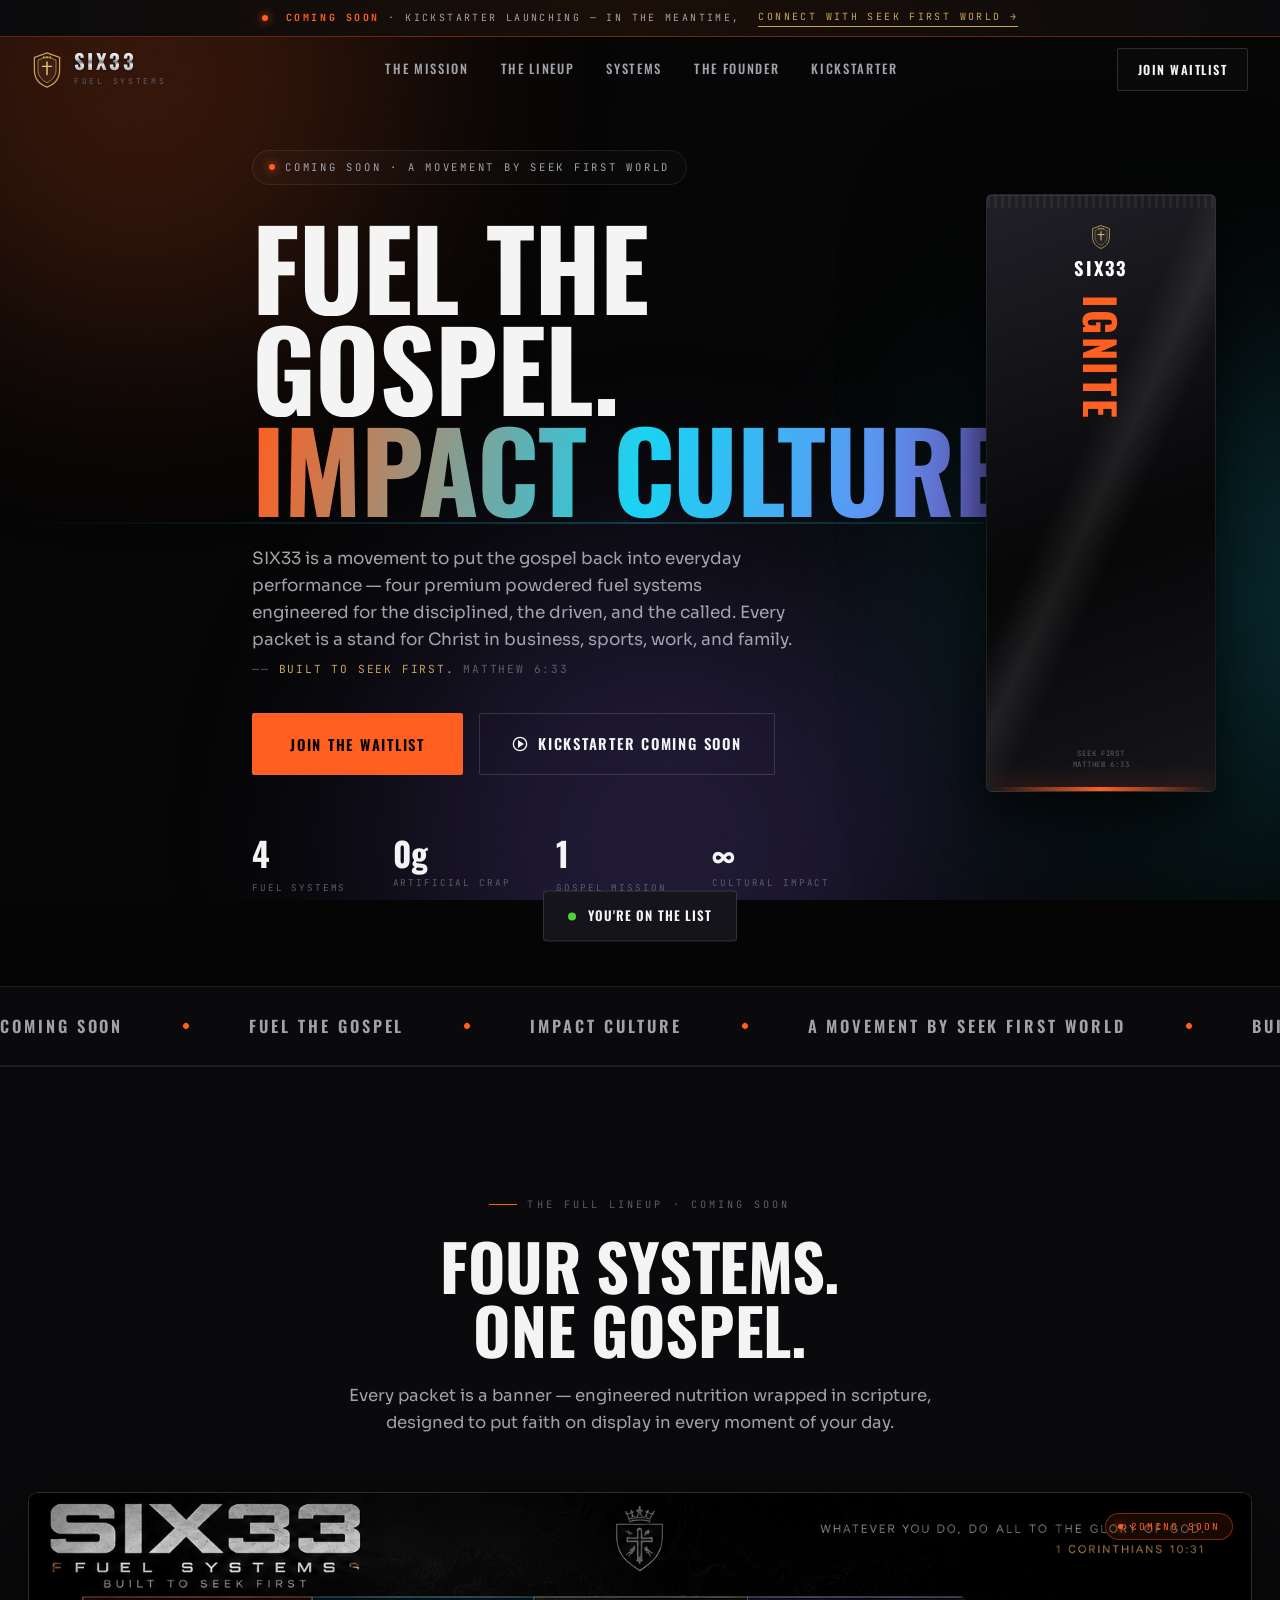
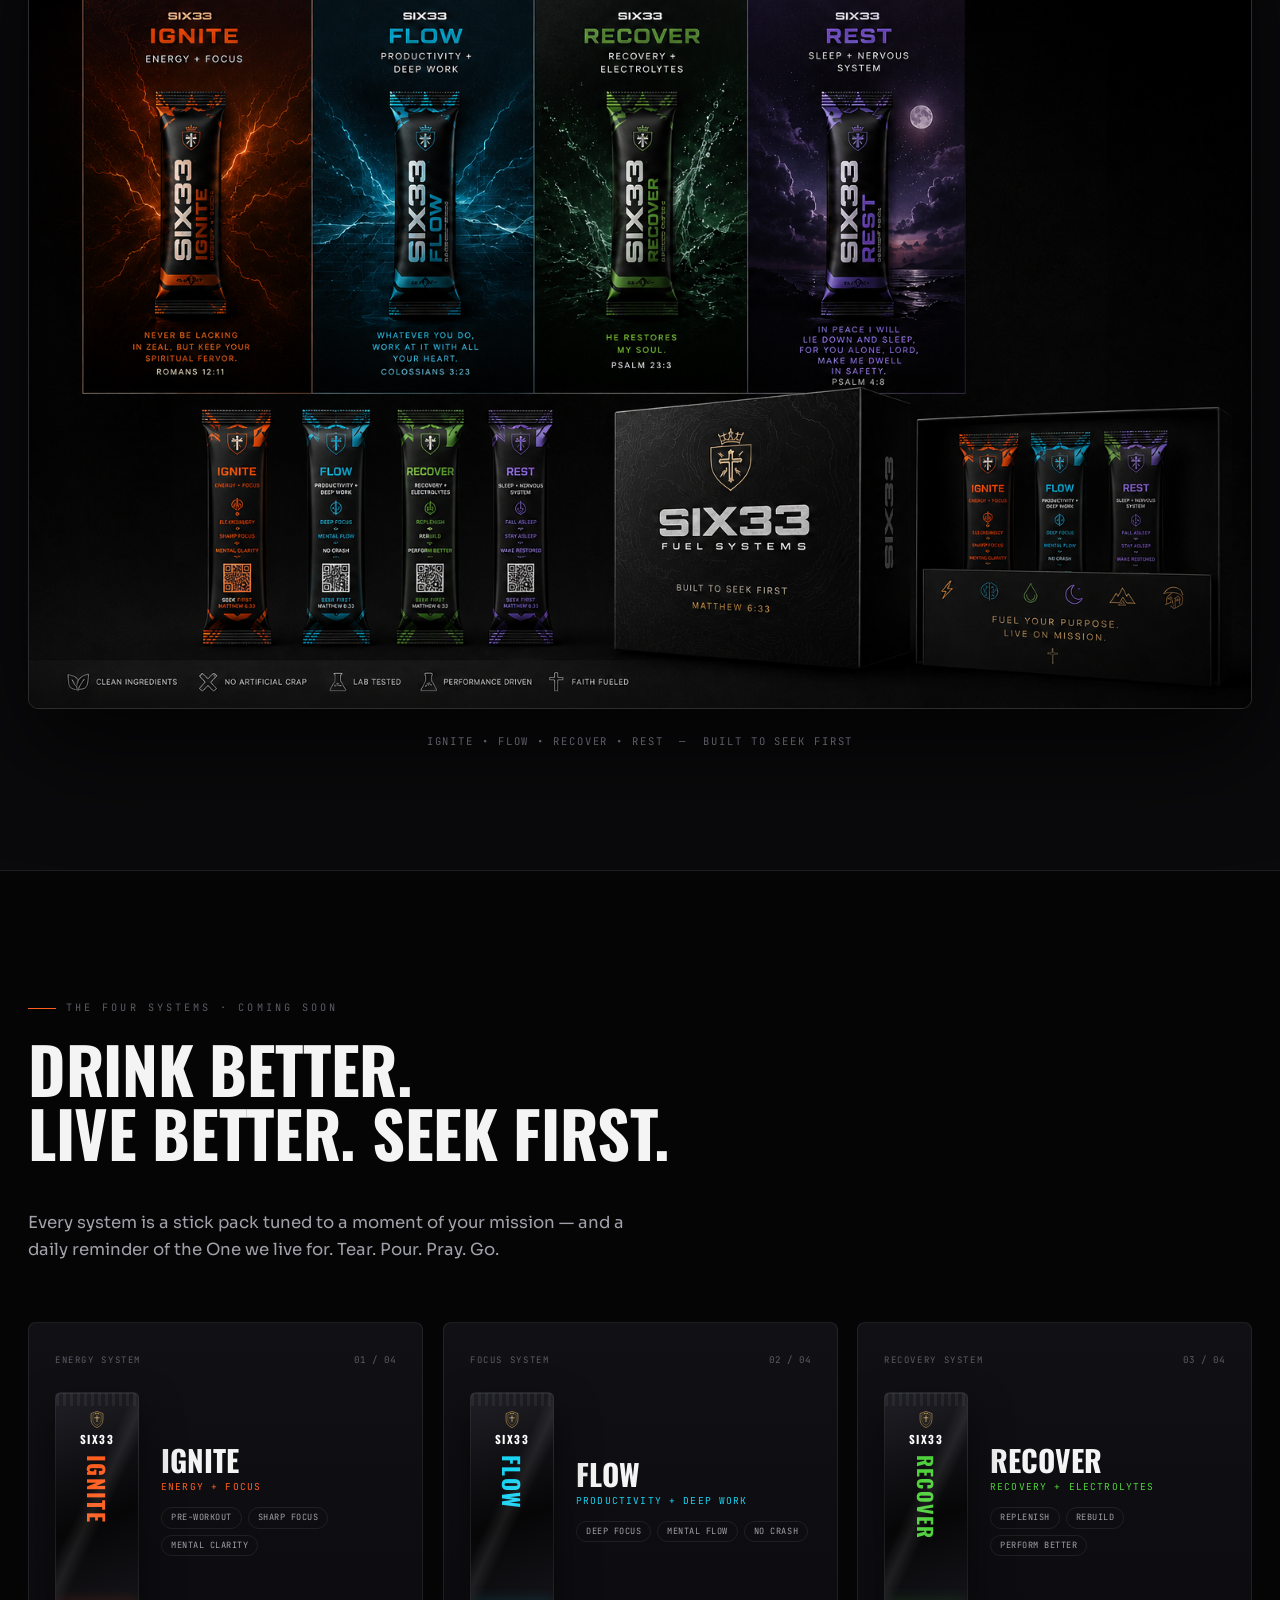
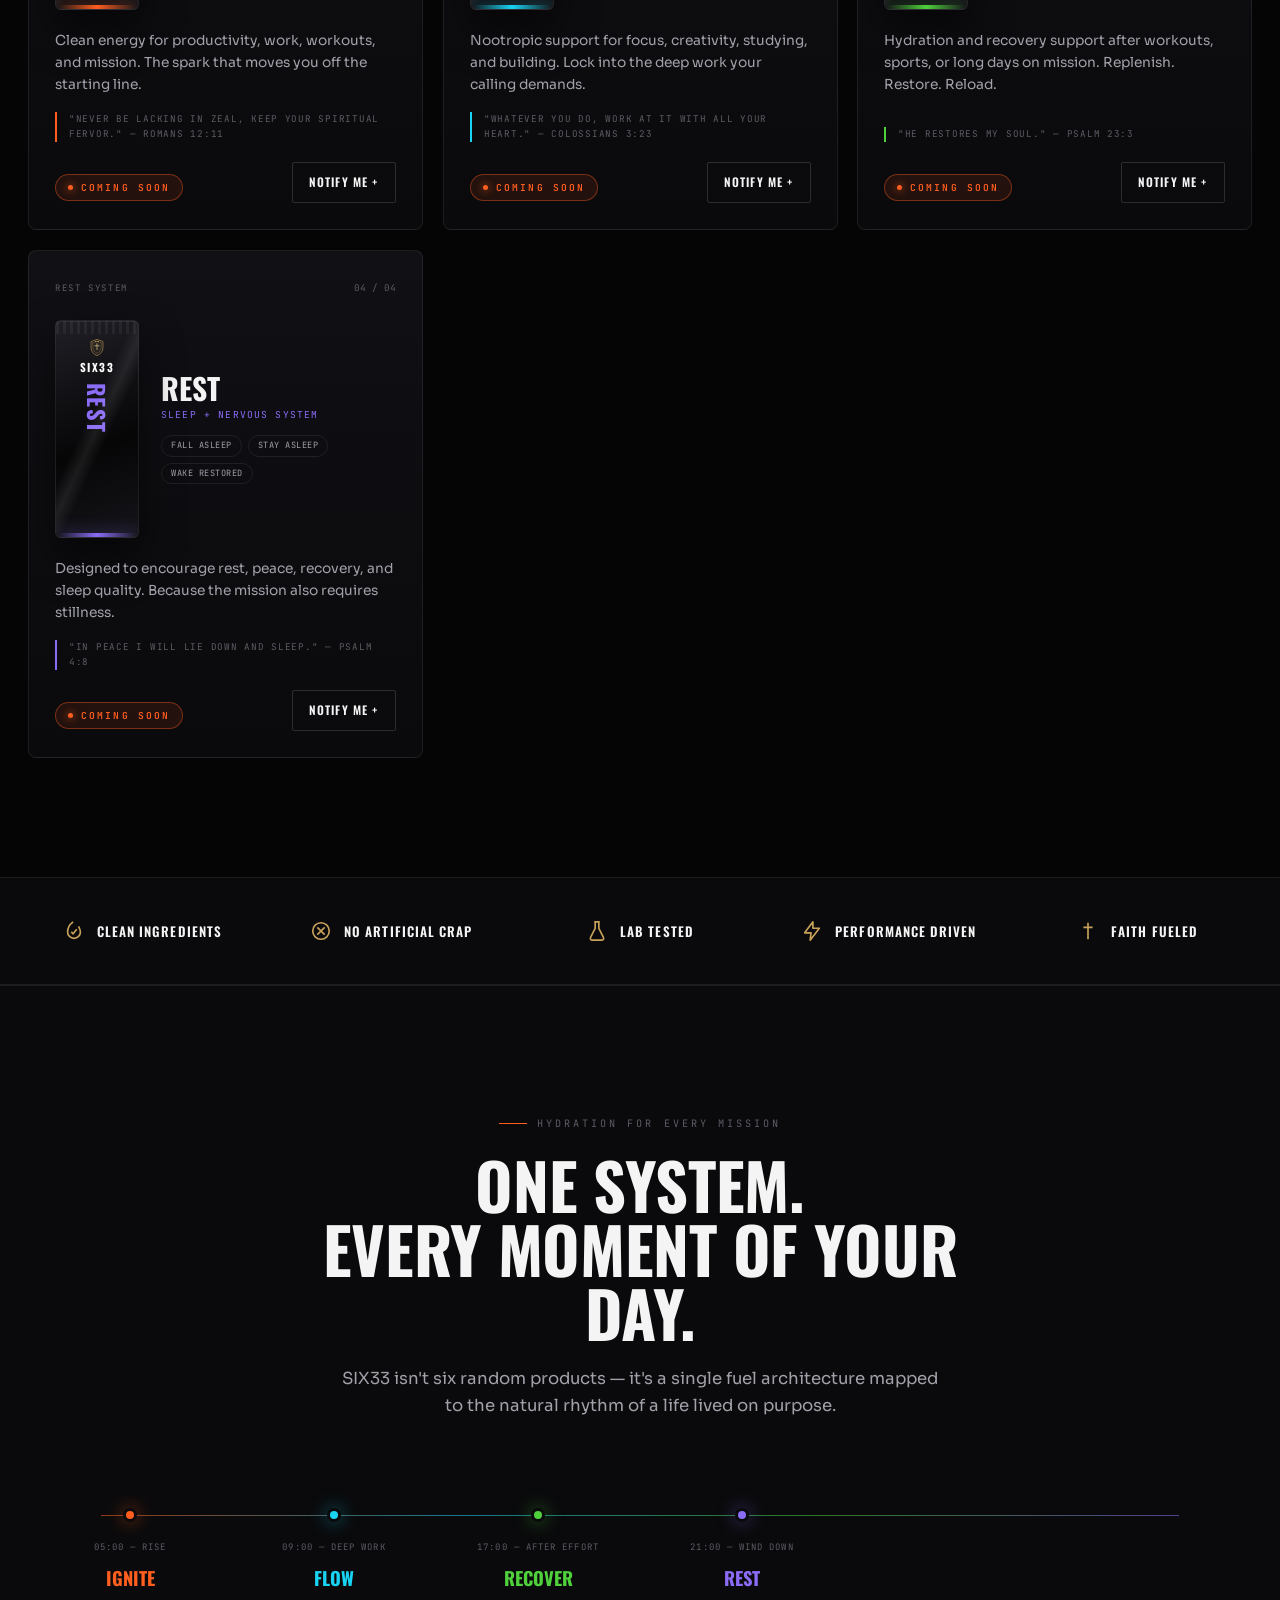
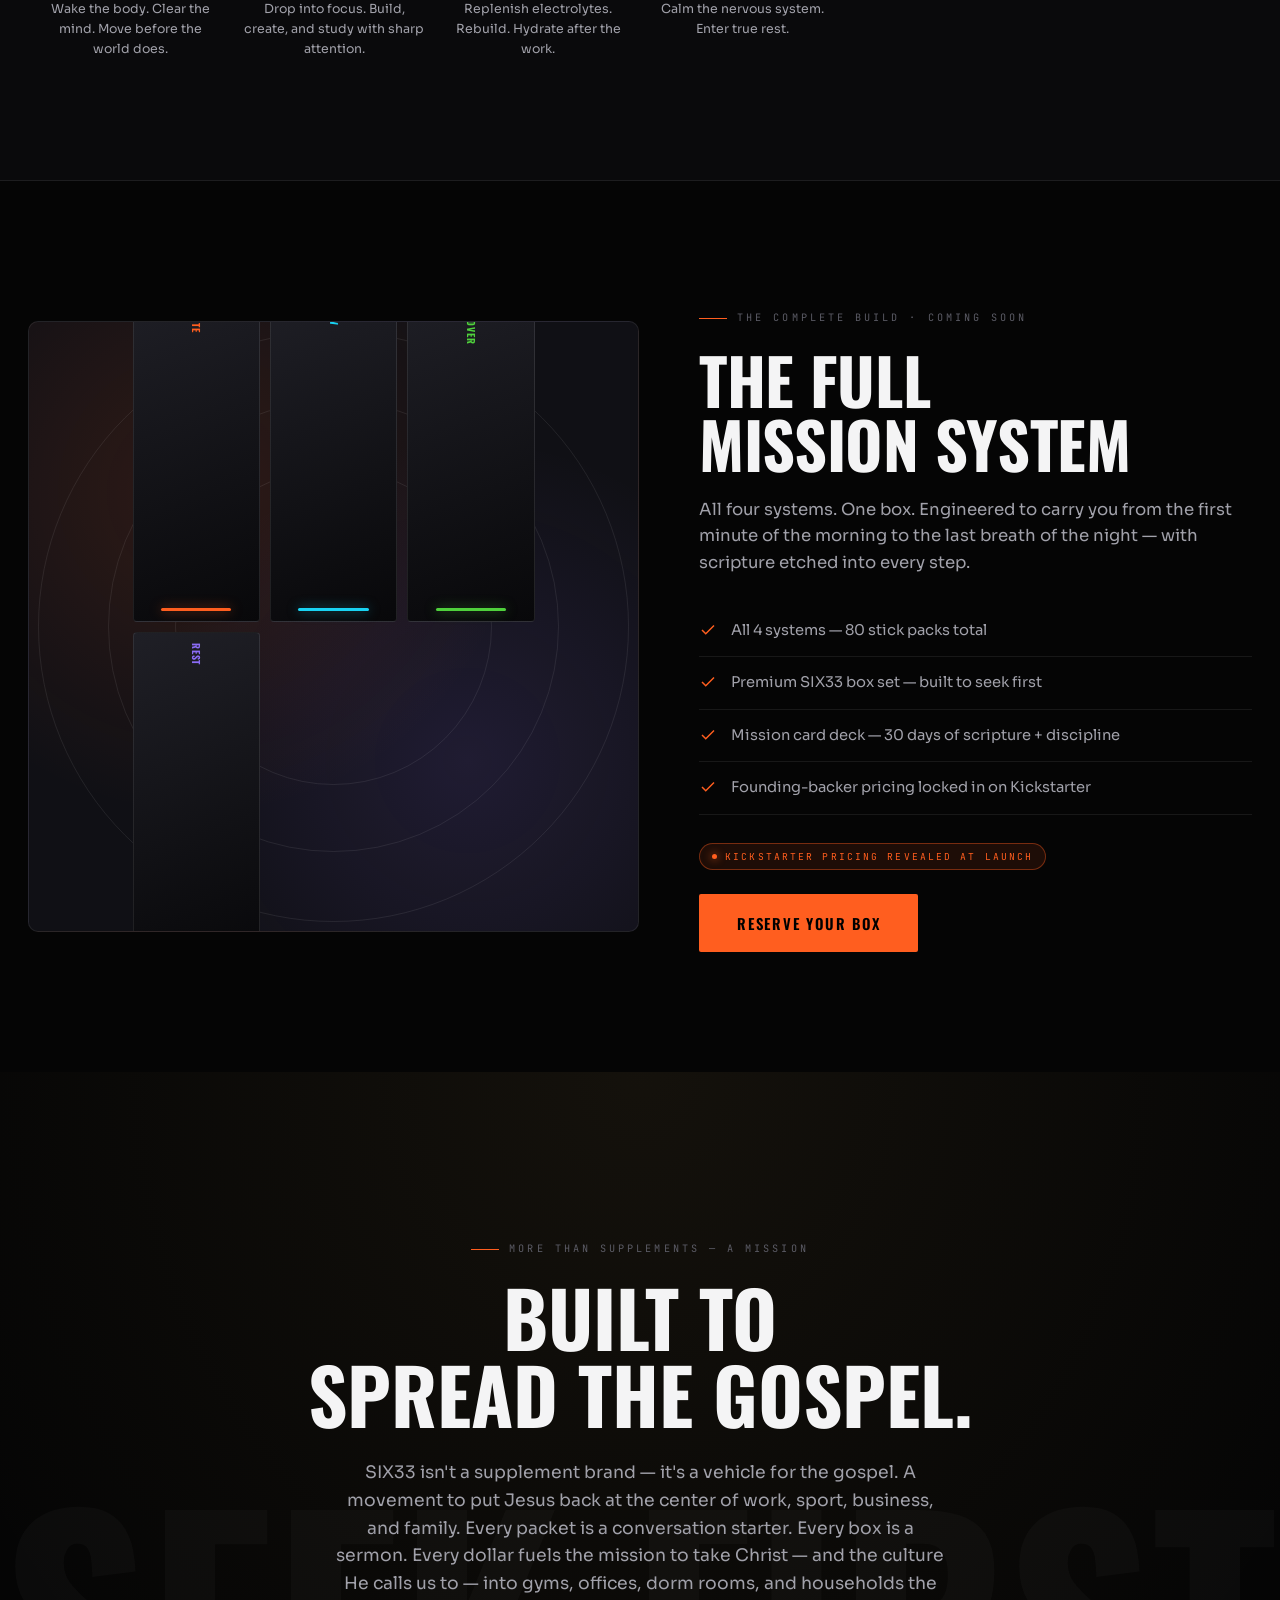
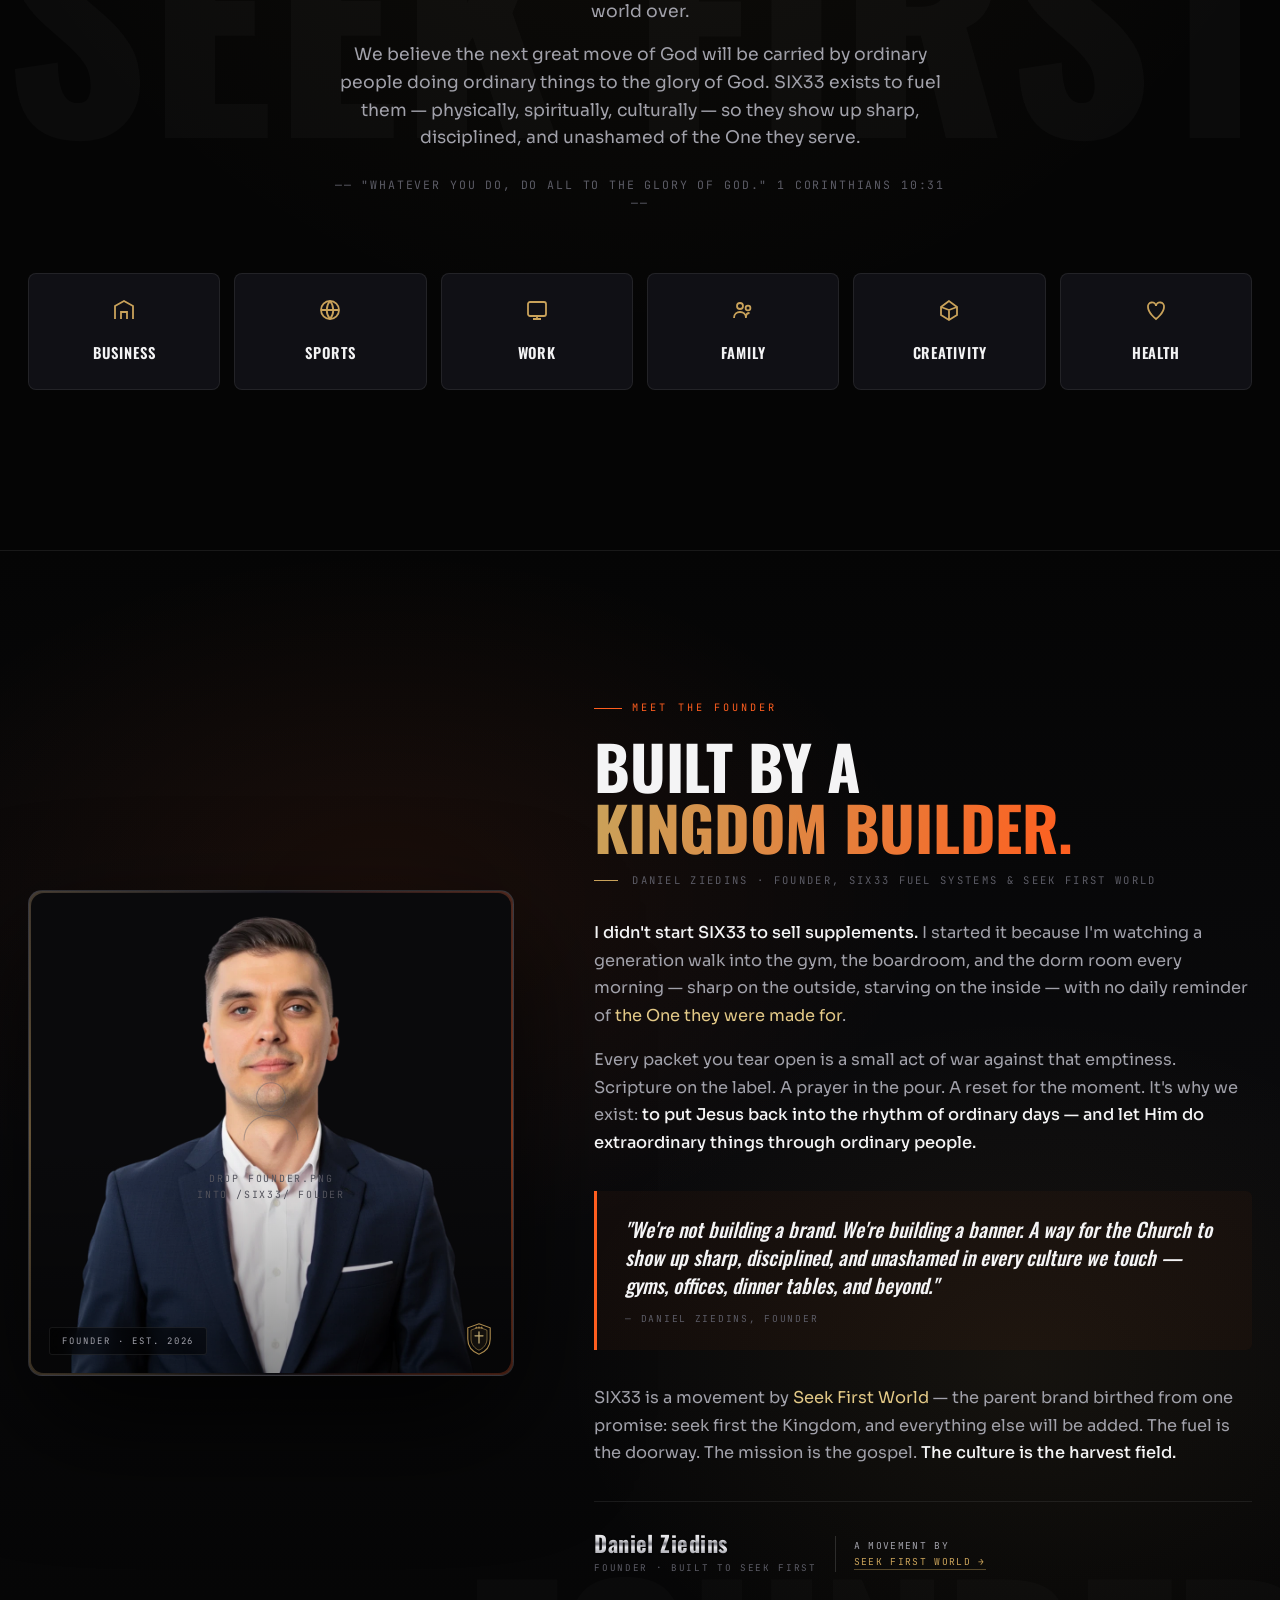
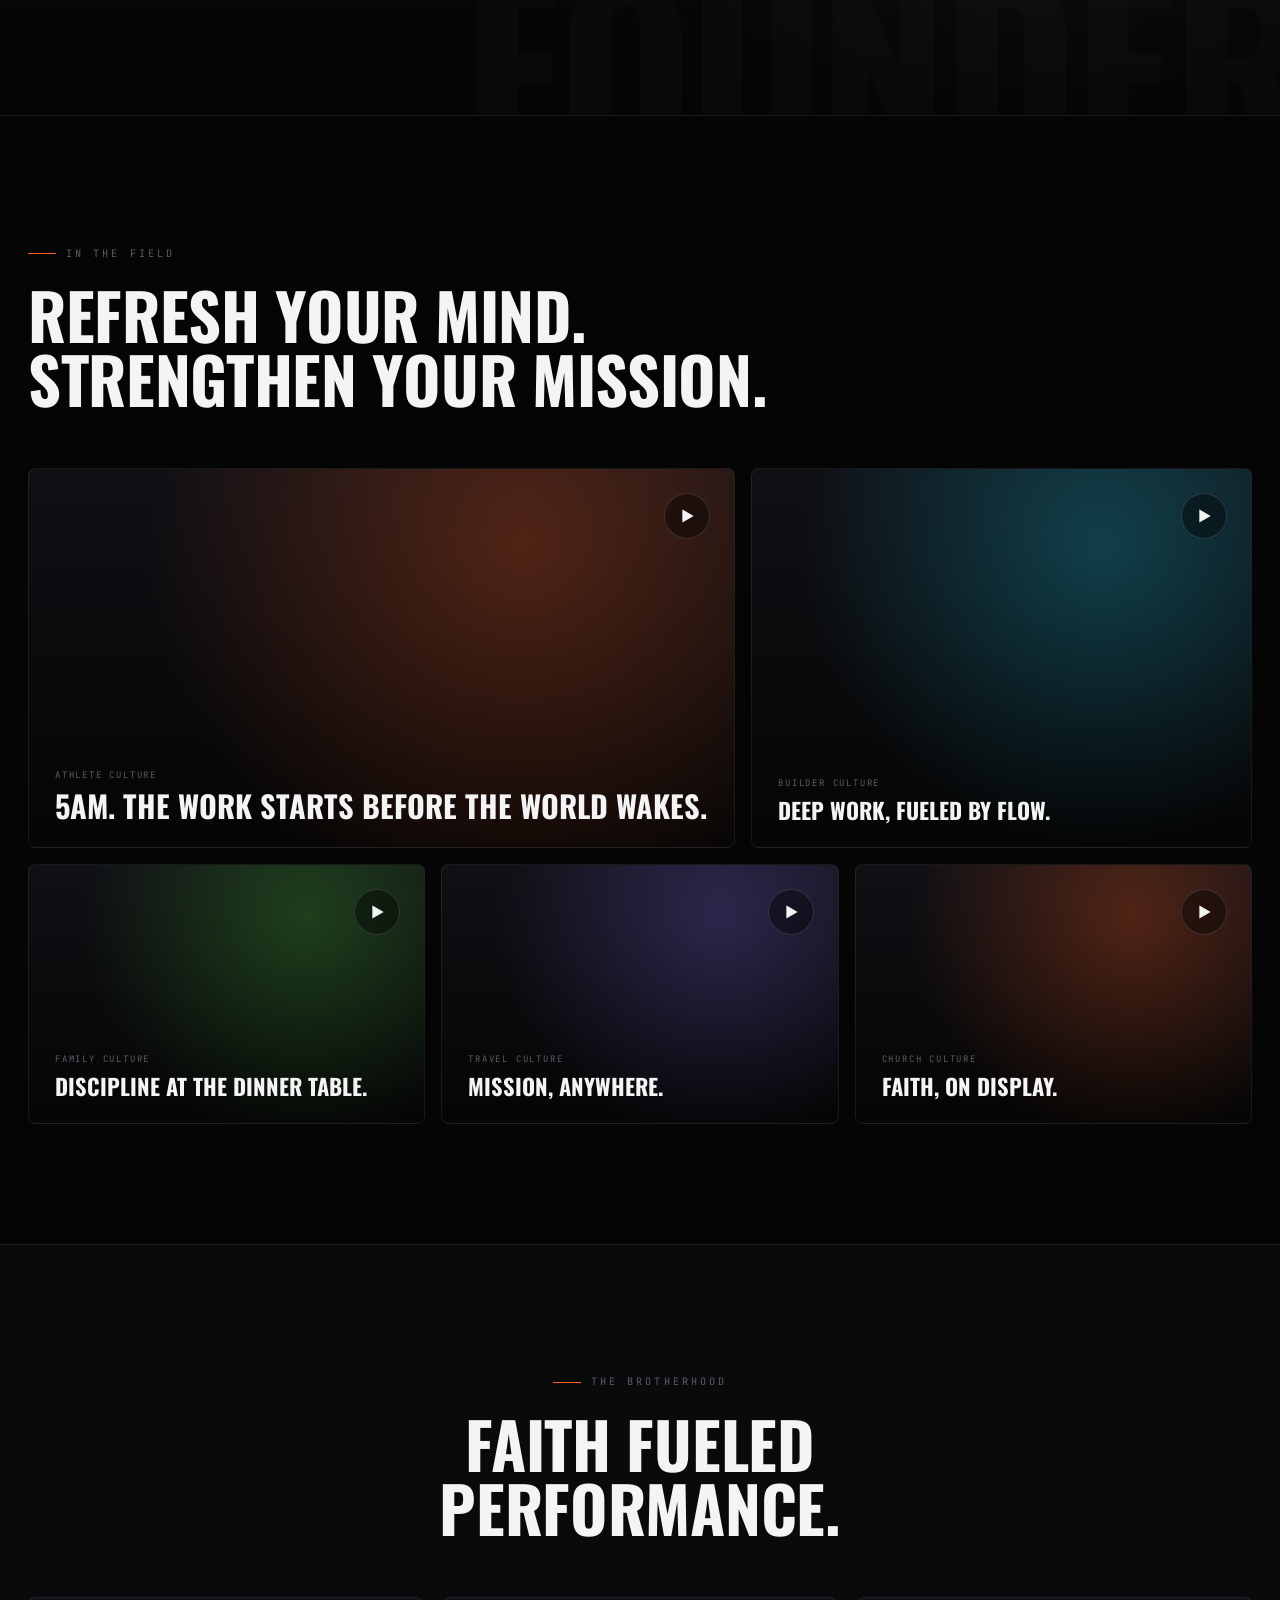
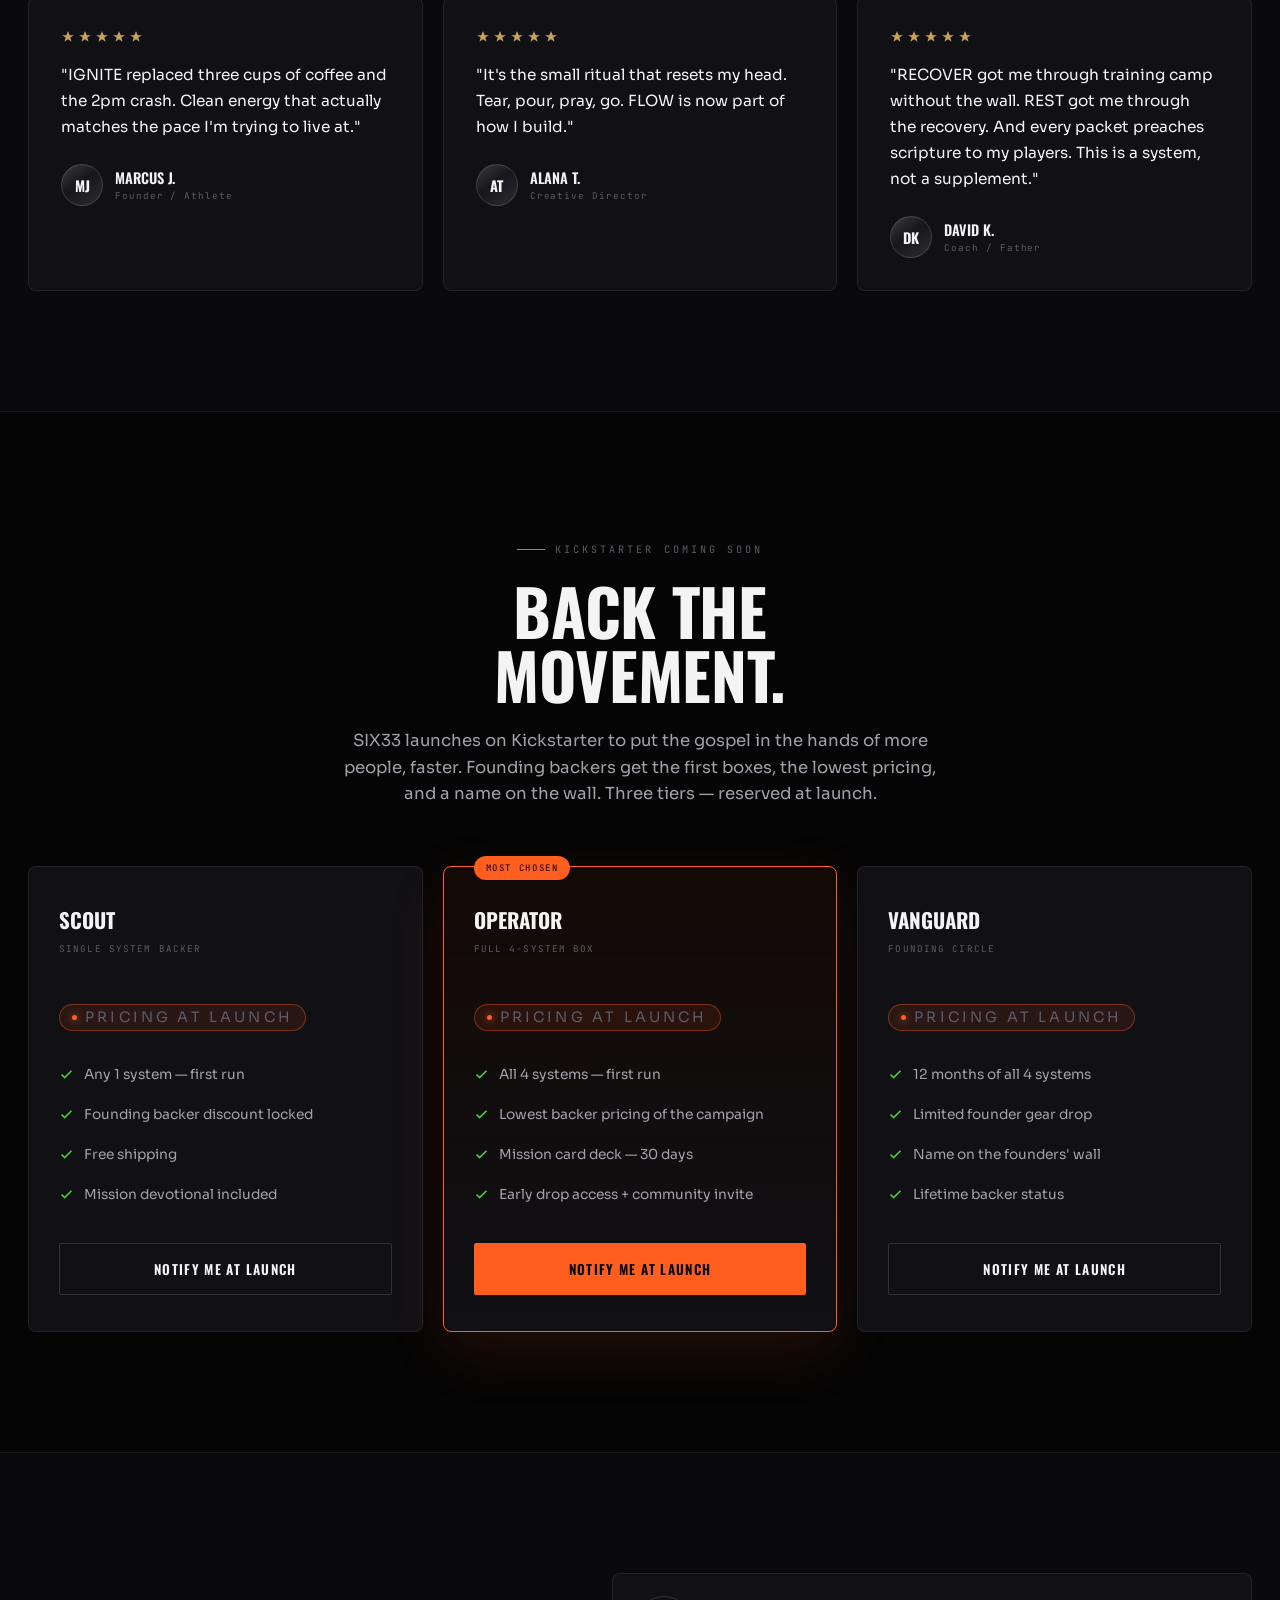
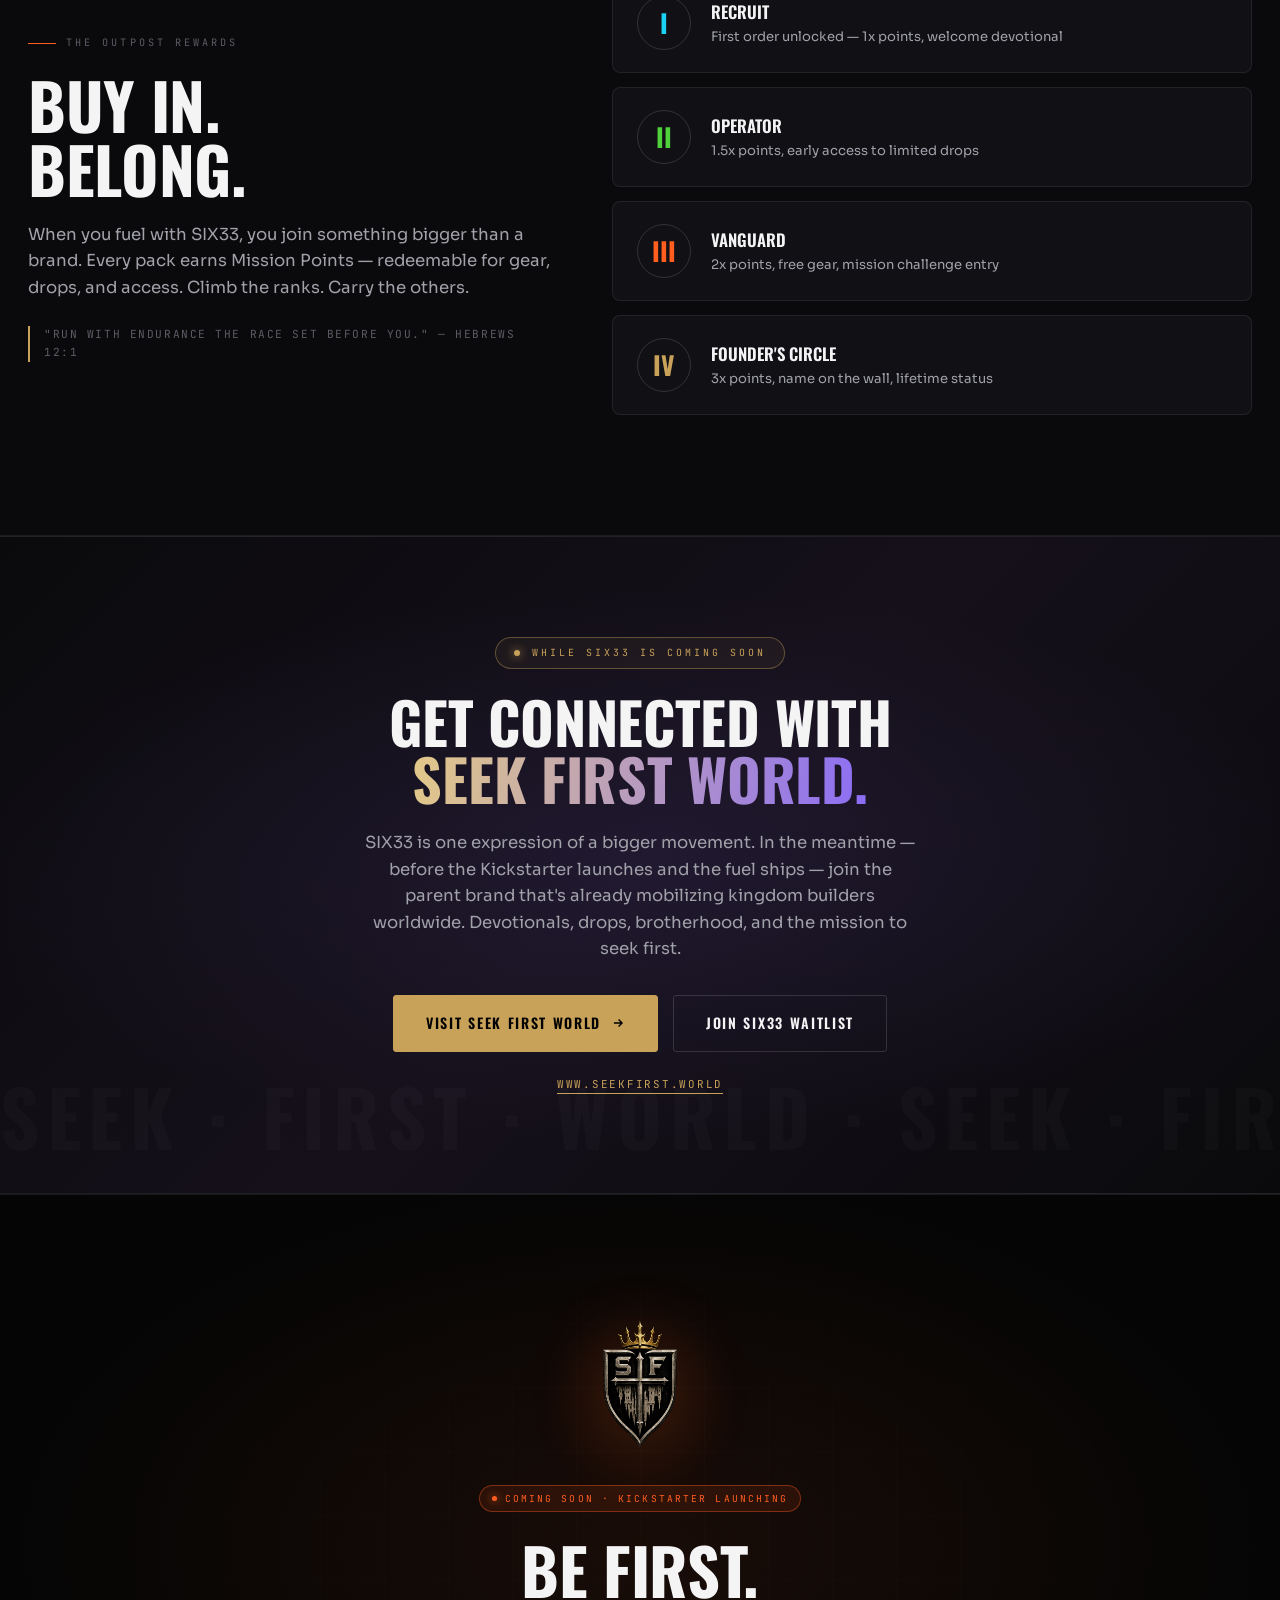
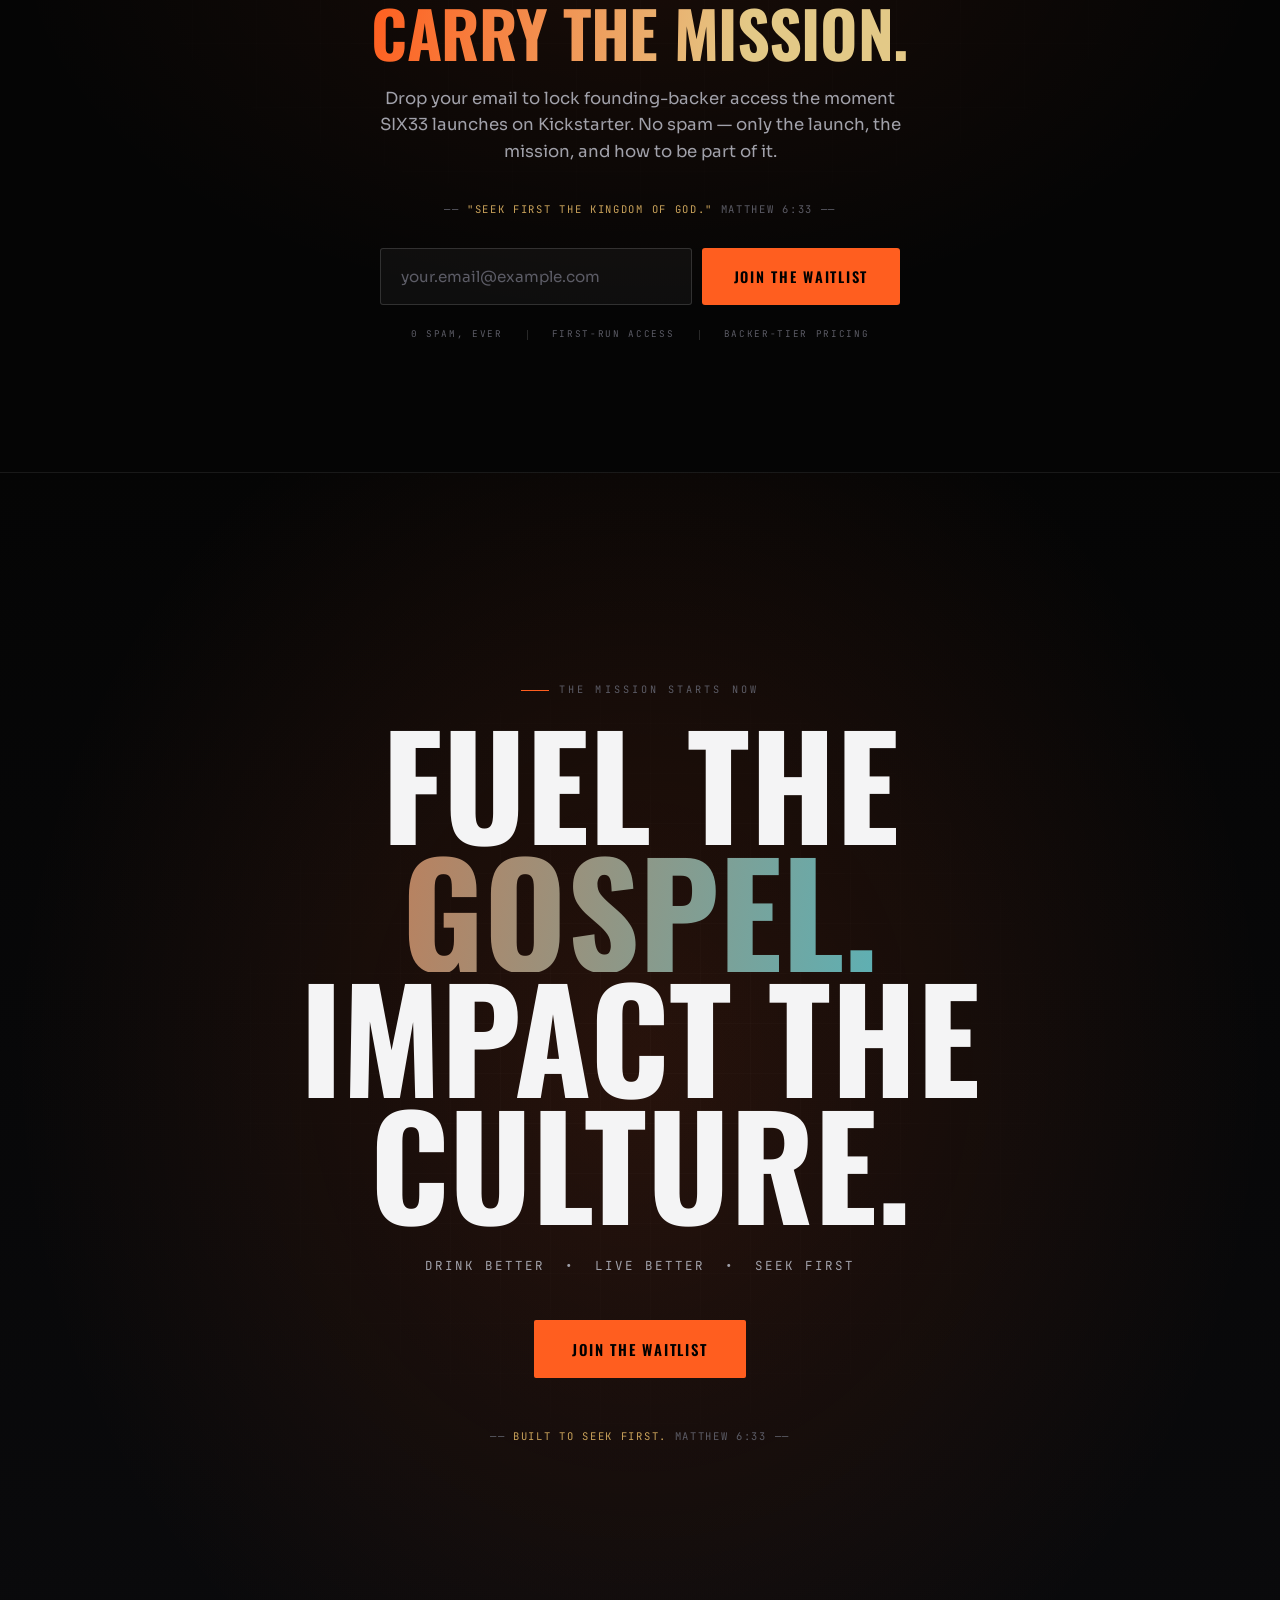
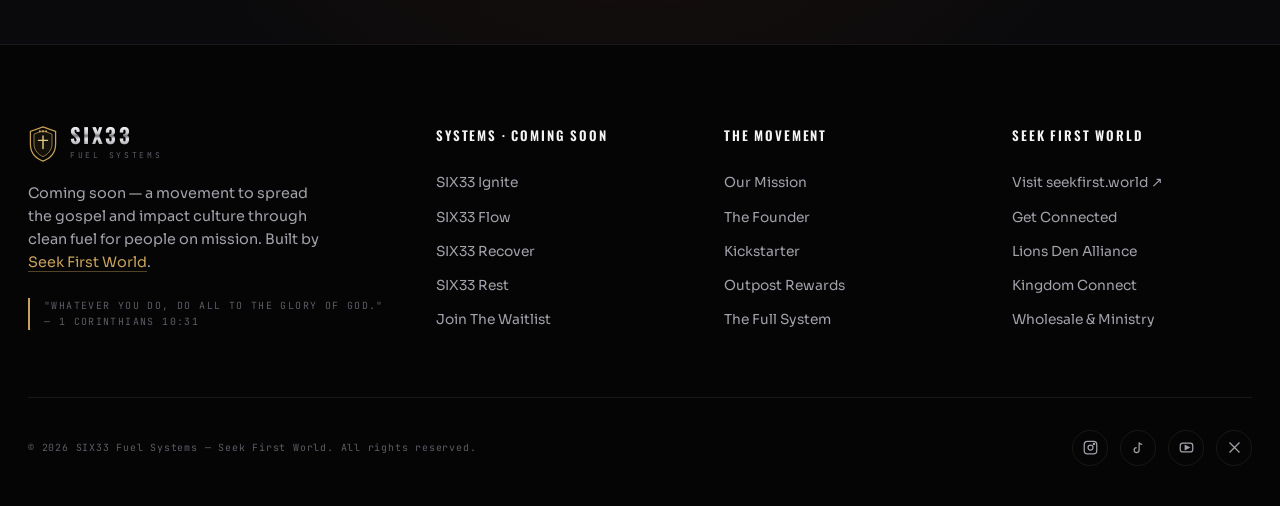
==== commit 0ac5a21e: "Add Daniel Ziedins founder portrait" ====
--- a/index.html
+++ b/index.html
@@ -808,7 +808,7 @@
     <div class="founder-wrap">
       <div class="founder-photo reveal">
         <div class="fp-inner">
-          <img src="founder.png" alt="Daniel Ziedins — Founder, SIX33 Fuel Systems & Seek First World" loading="lazy" onerror="this.style.display='none'" />
+          <img src="founder.webp" alt="Daniel Ziedins — Founder, SIX33 Fuel Systems & Seek First World" loading="lazy" onerror="this.style.display='none'" />
           <div class="fp-placeholder">
             <svg viewBox="0 0 100 100" fill="none" stroke="currentColor" stroke-width="1.2">
               <circle cx="50" cy="38" r="16"/>
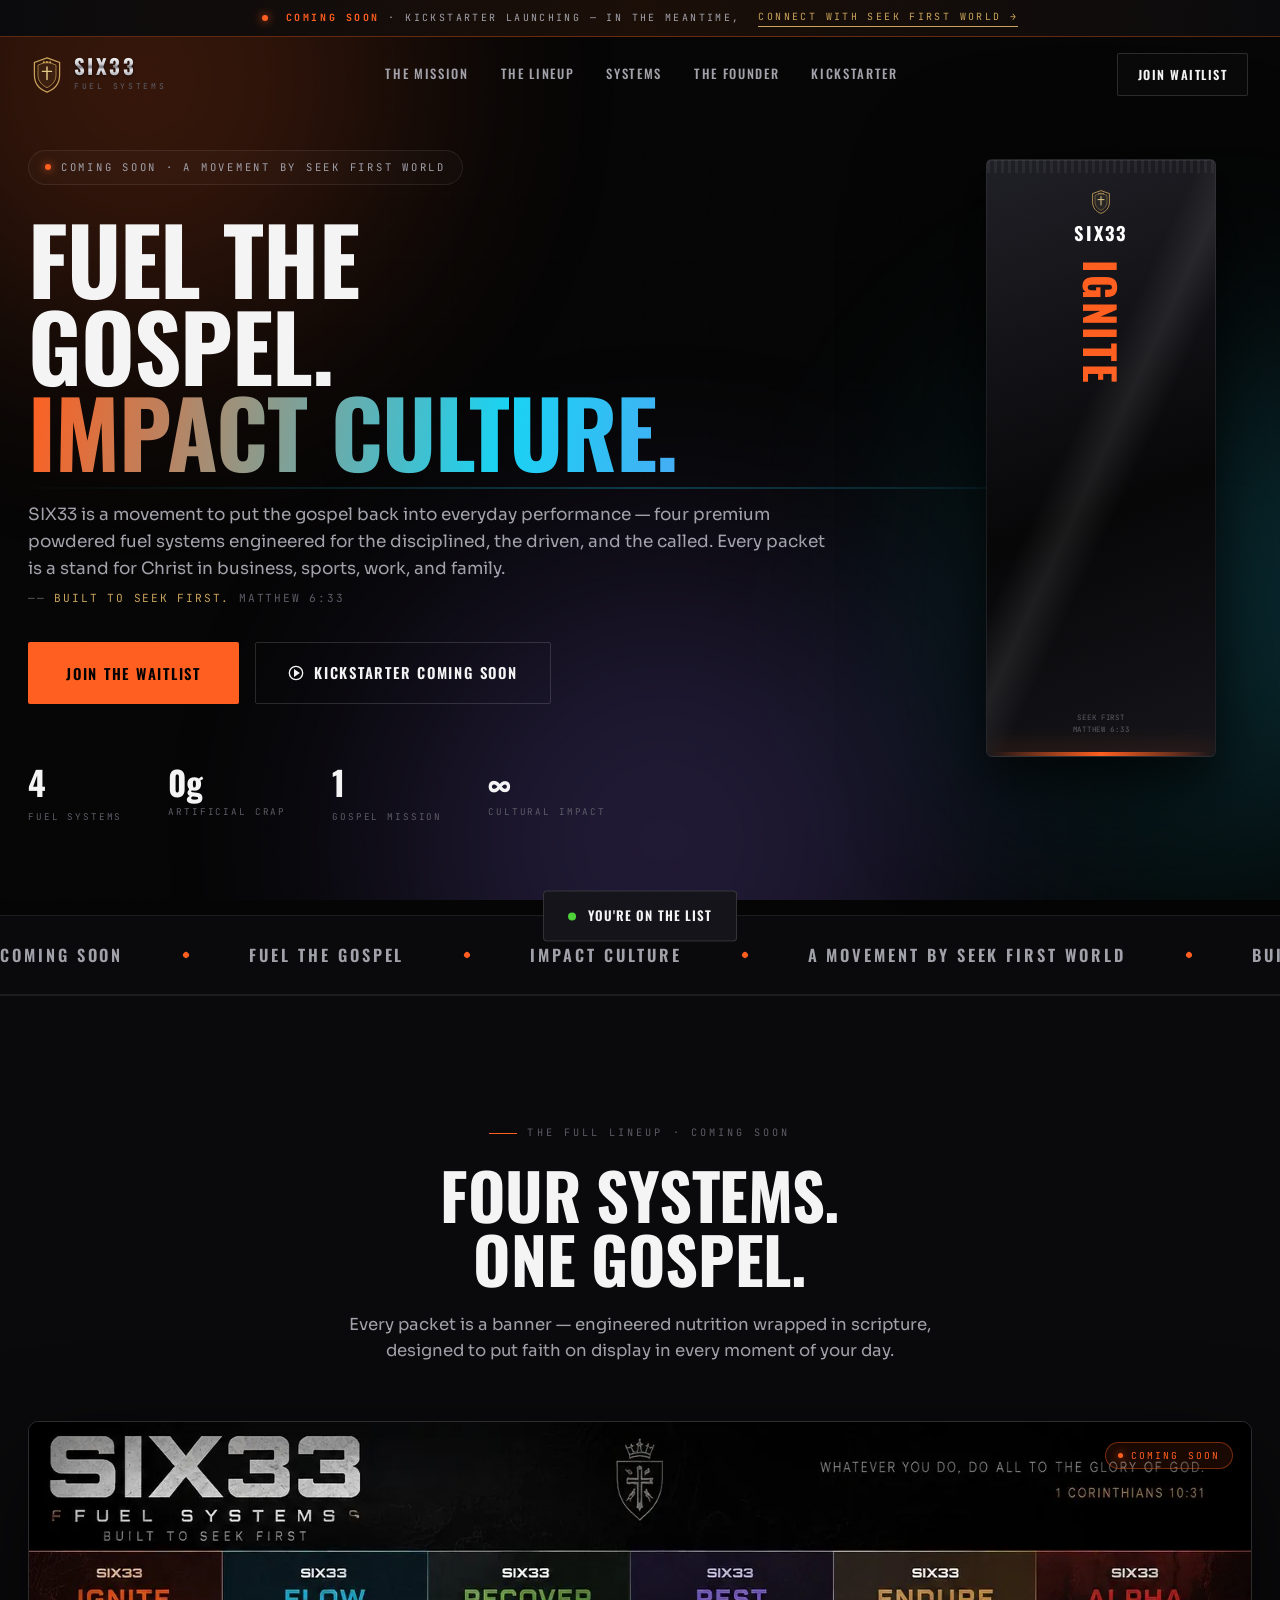
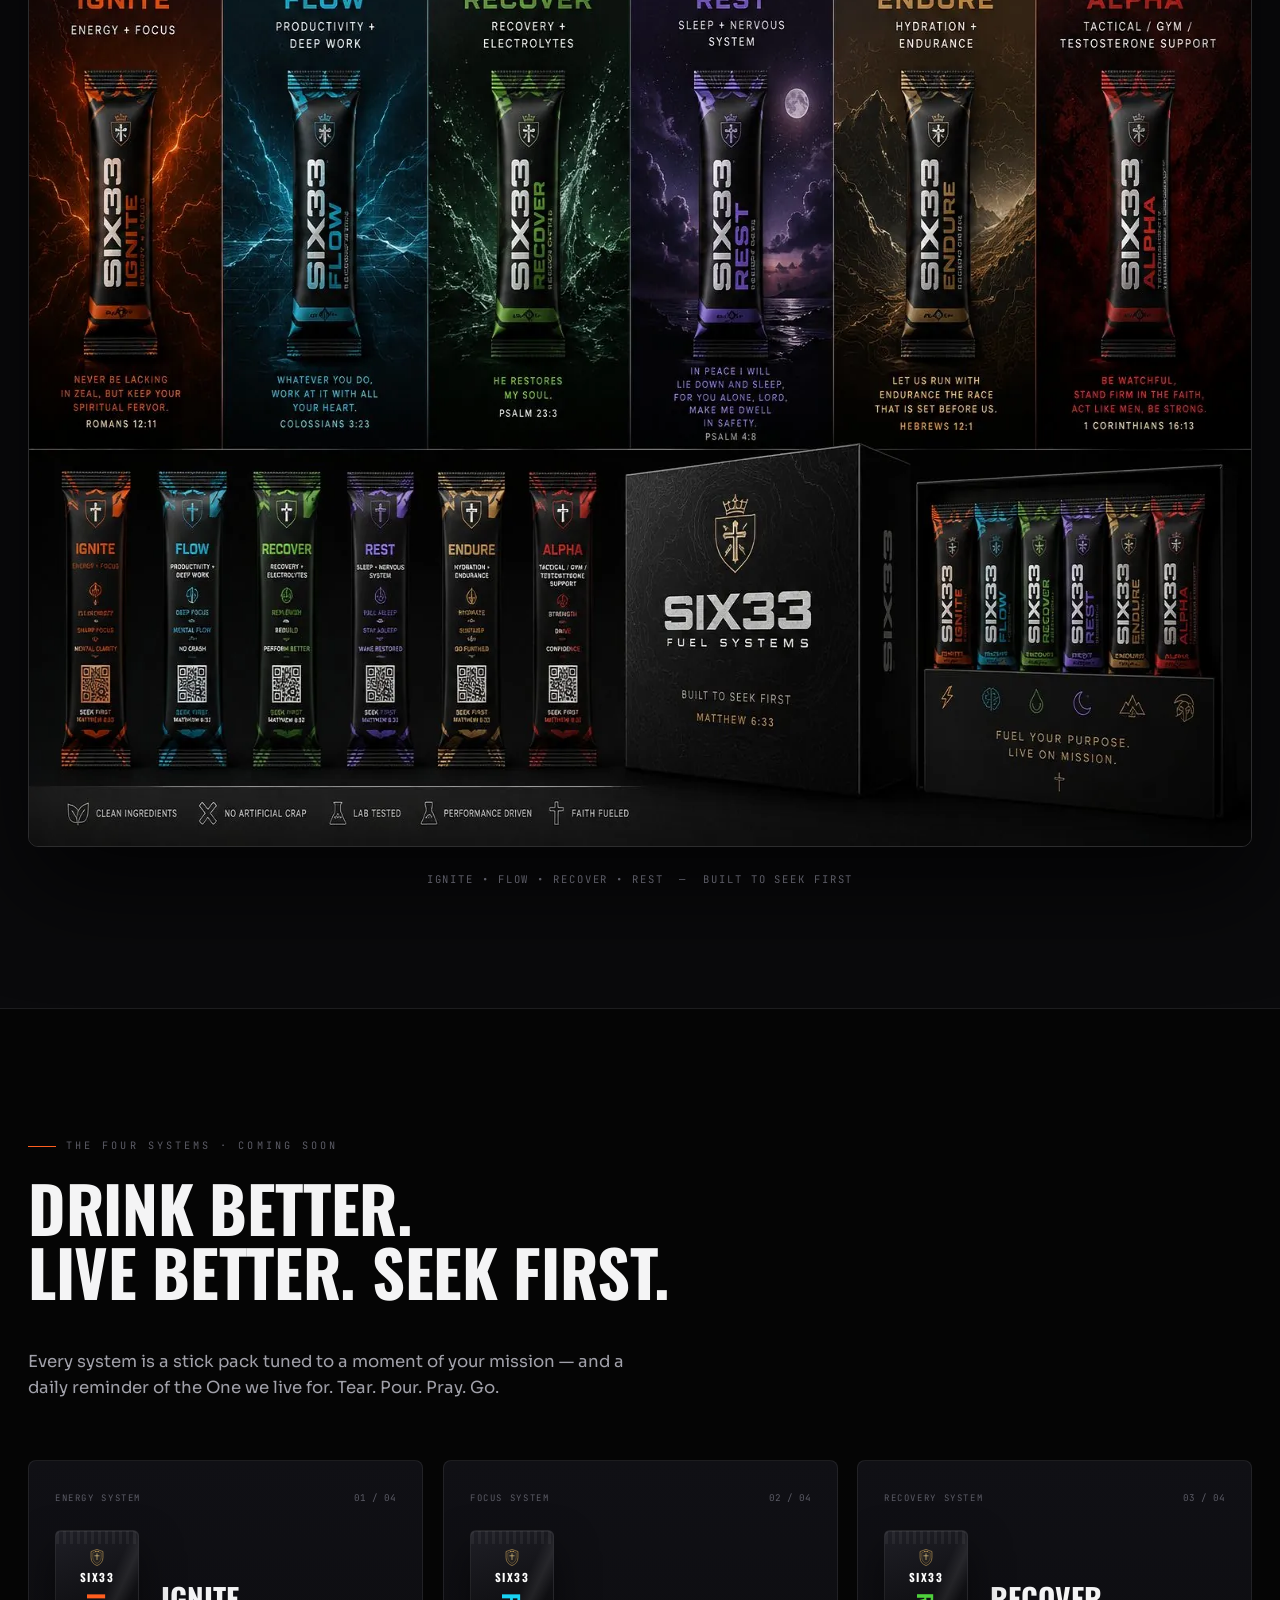
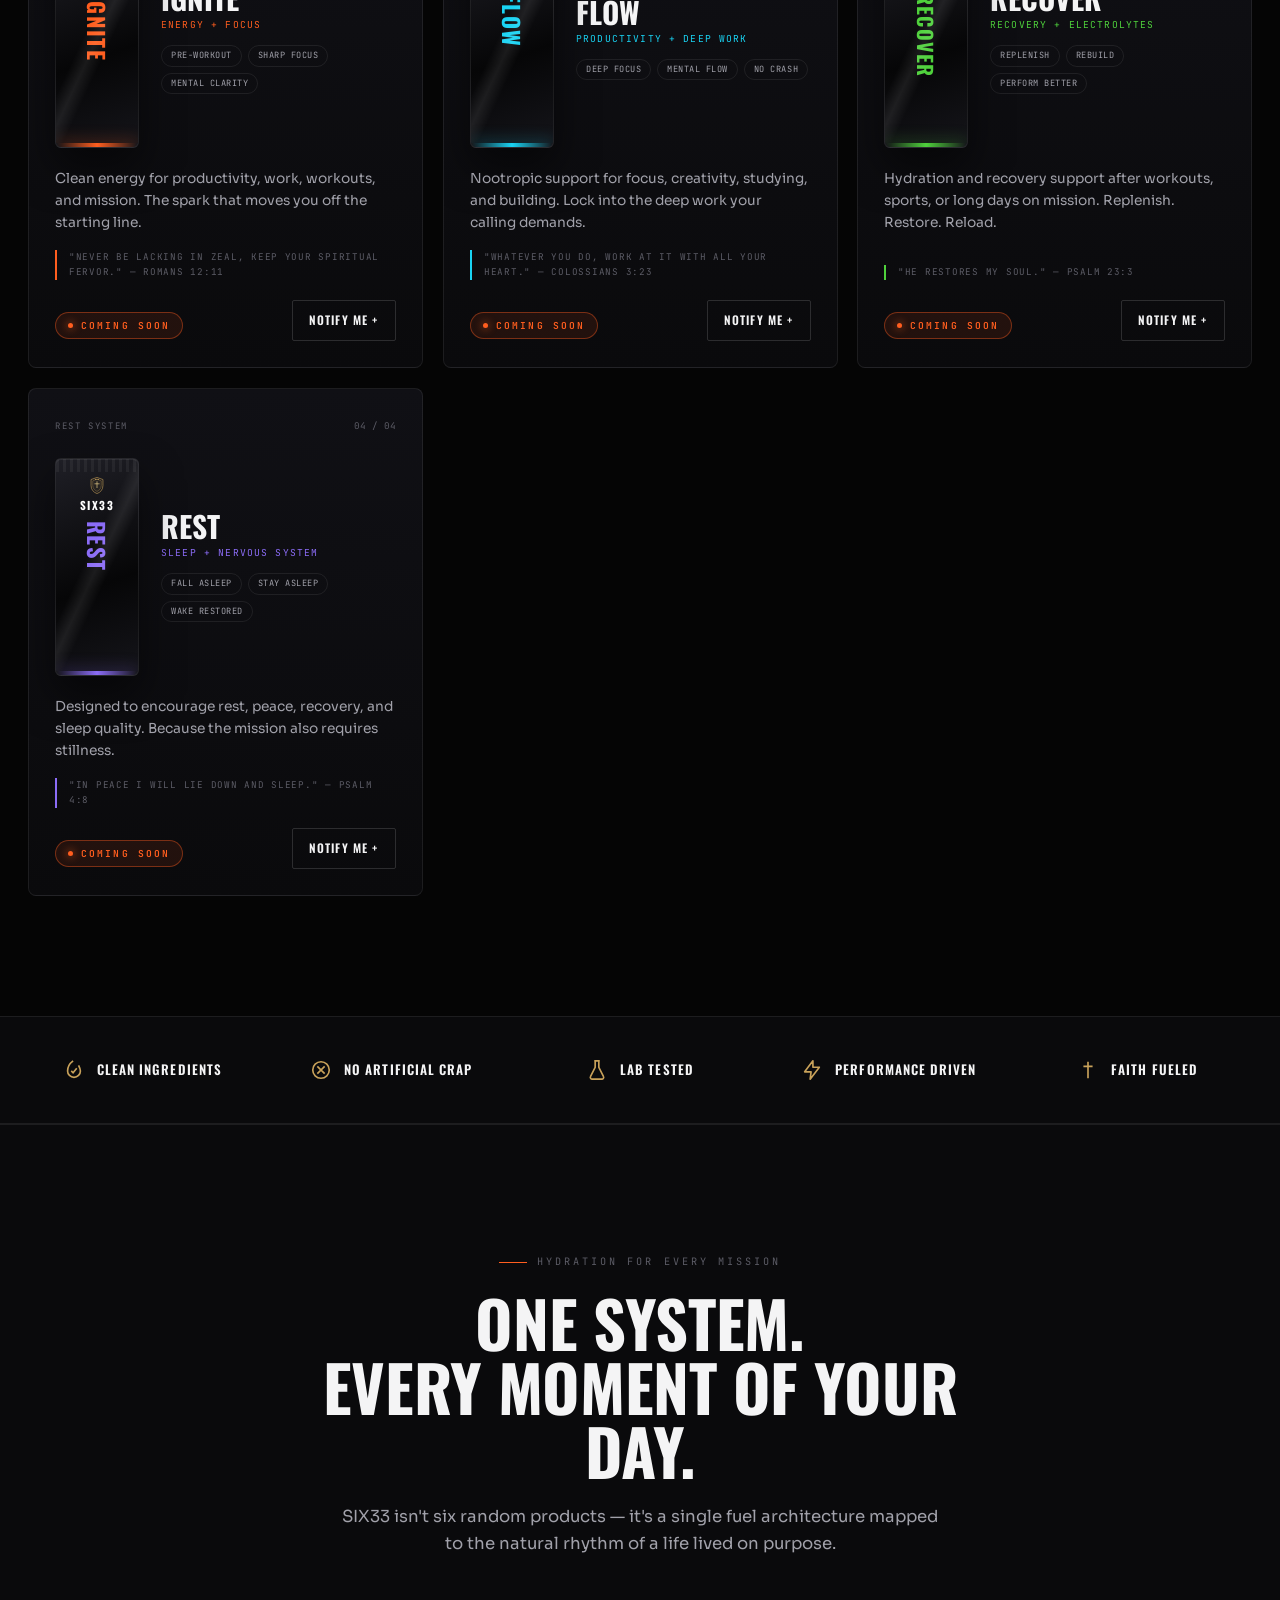
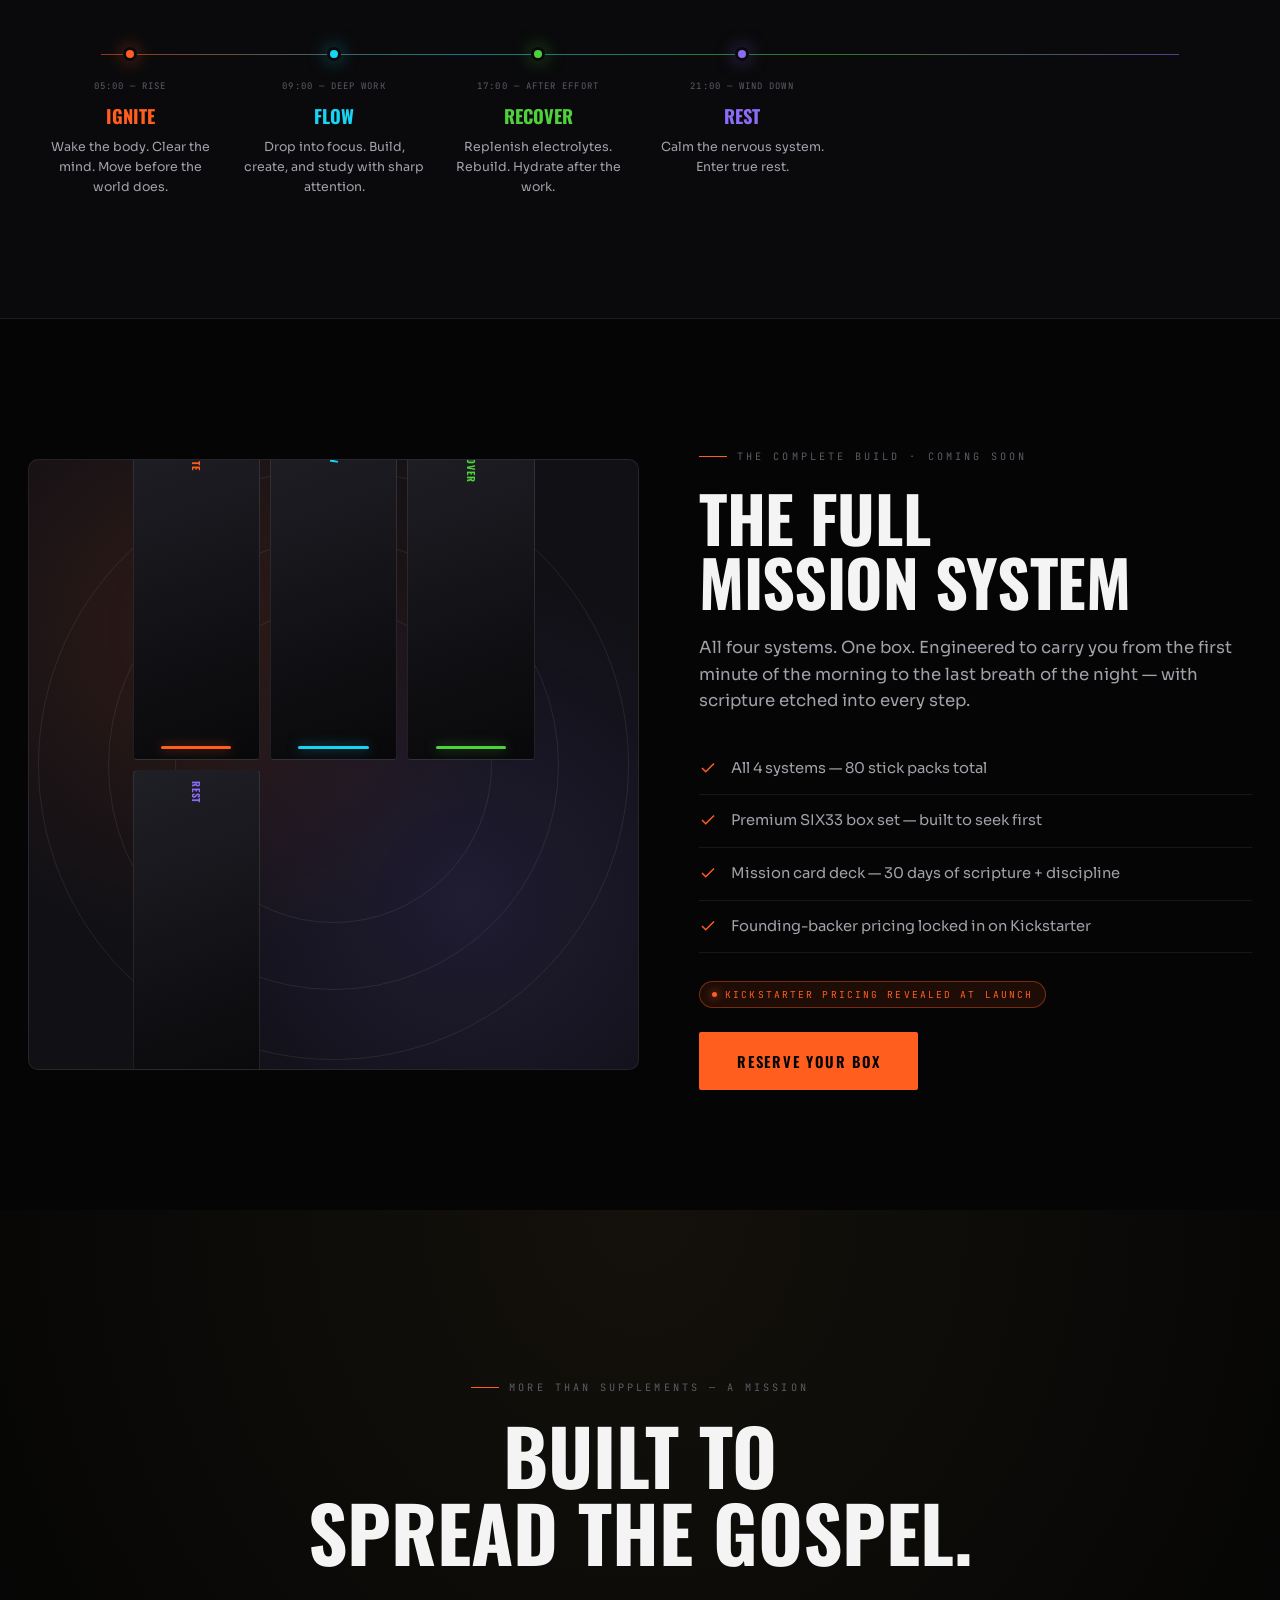
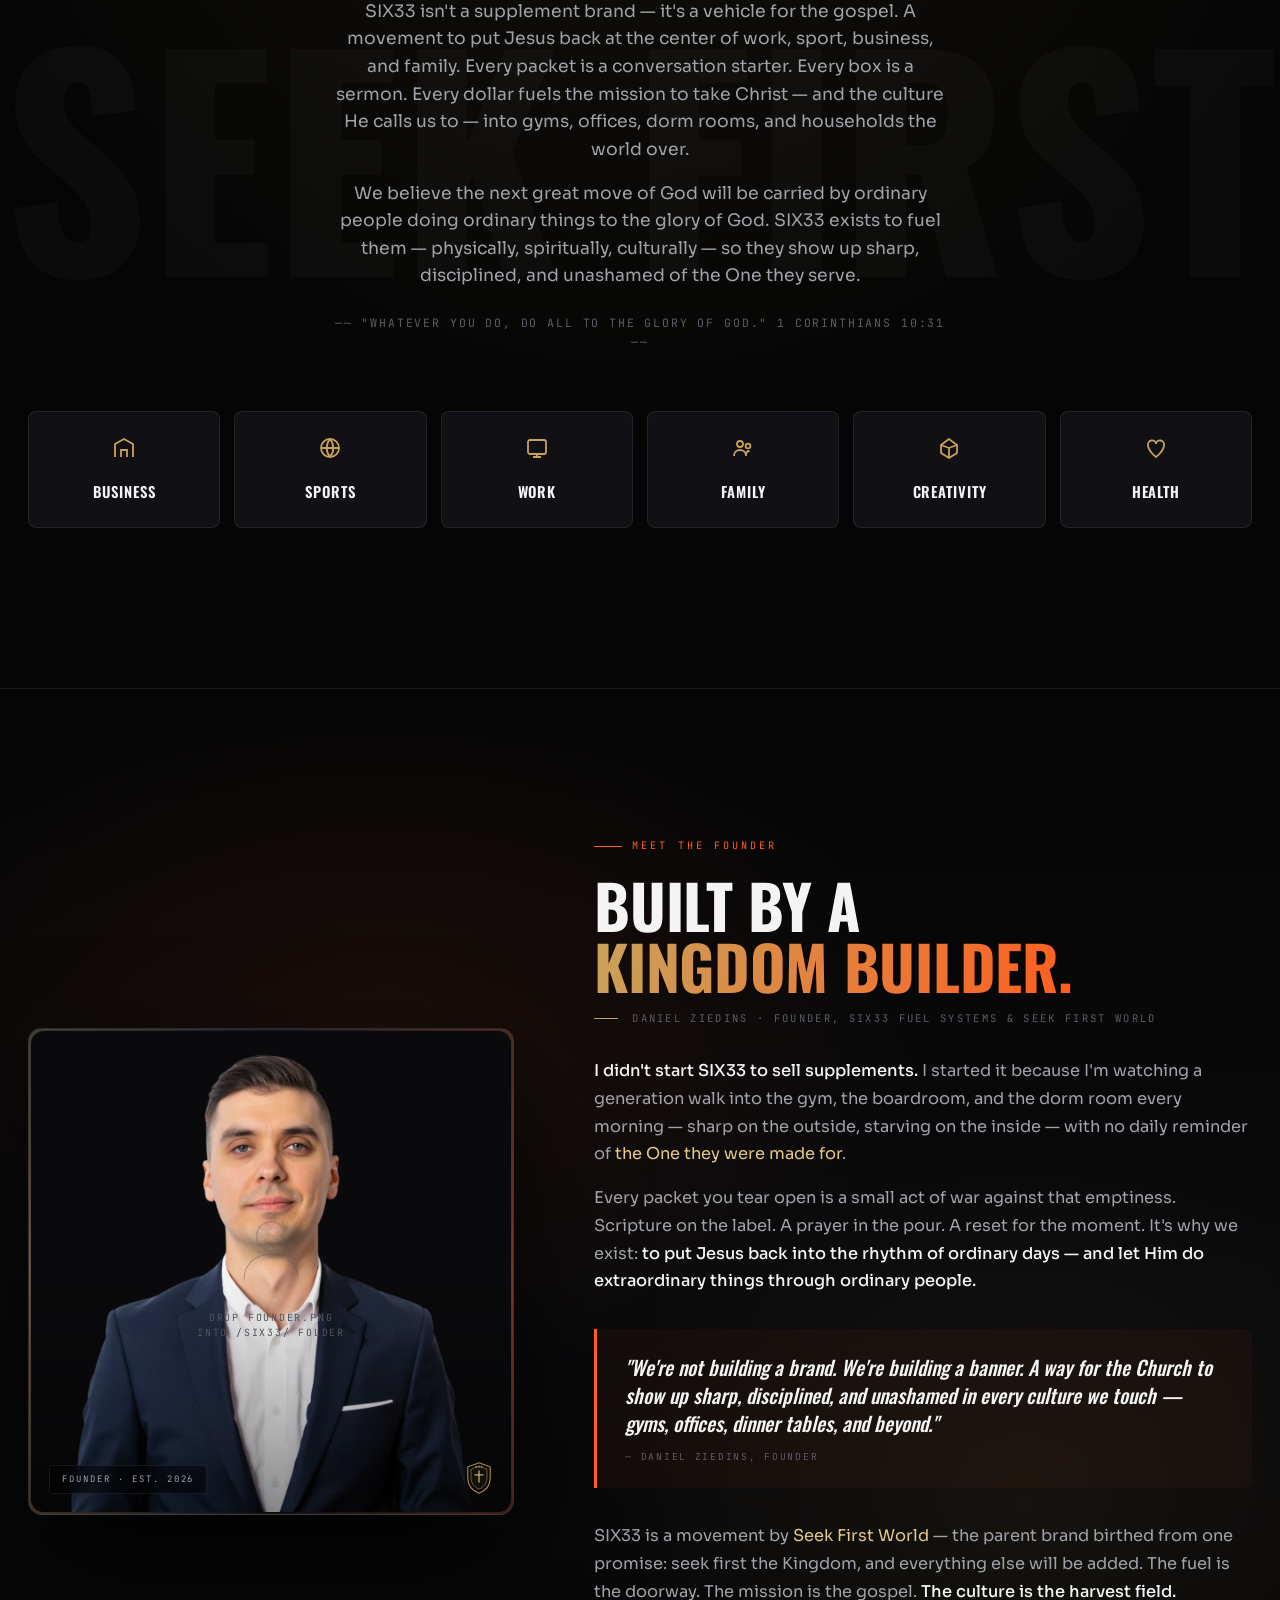
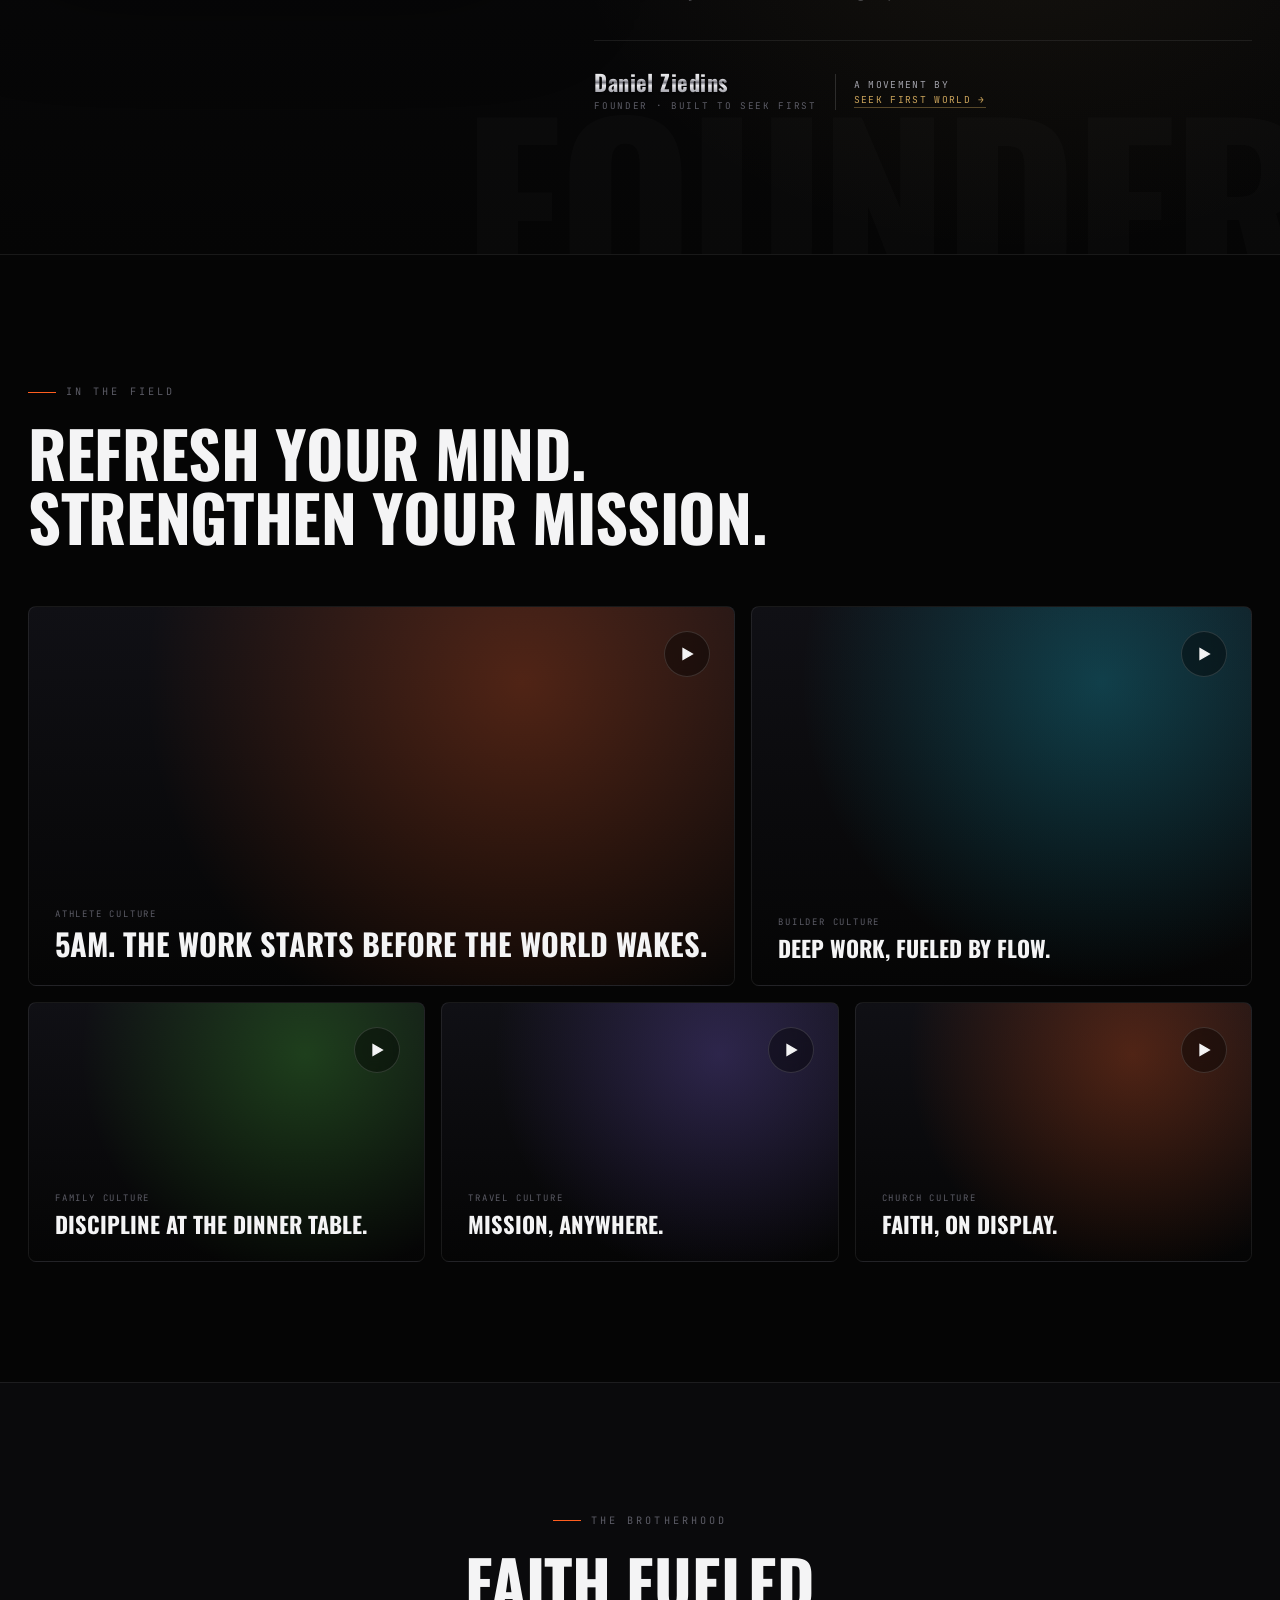
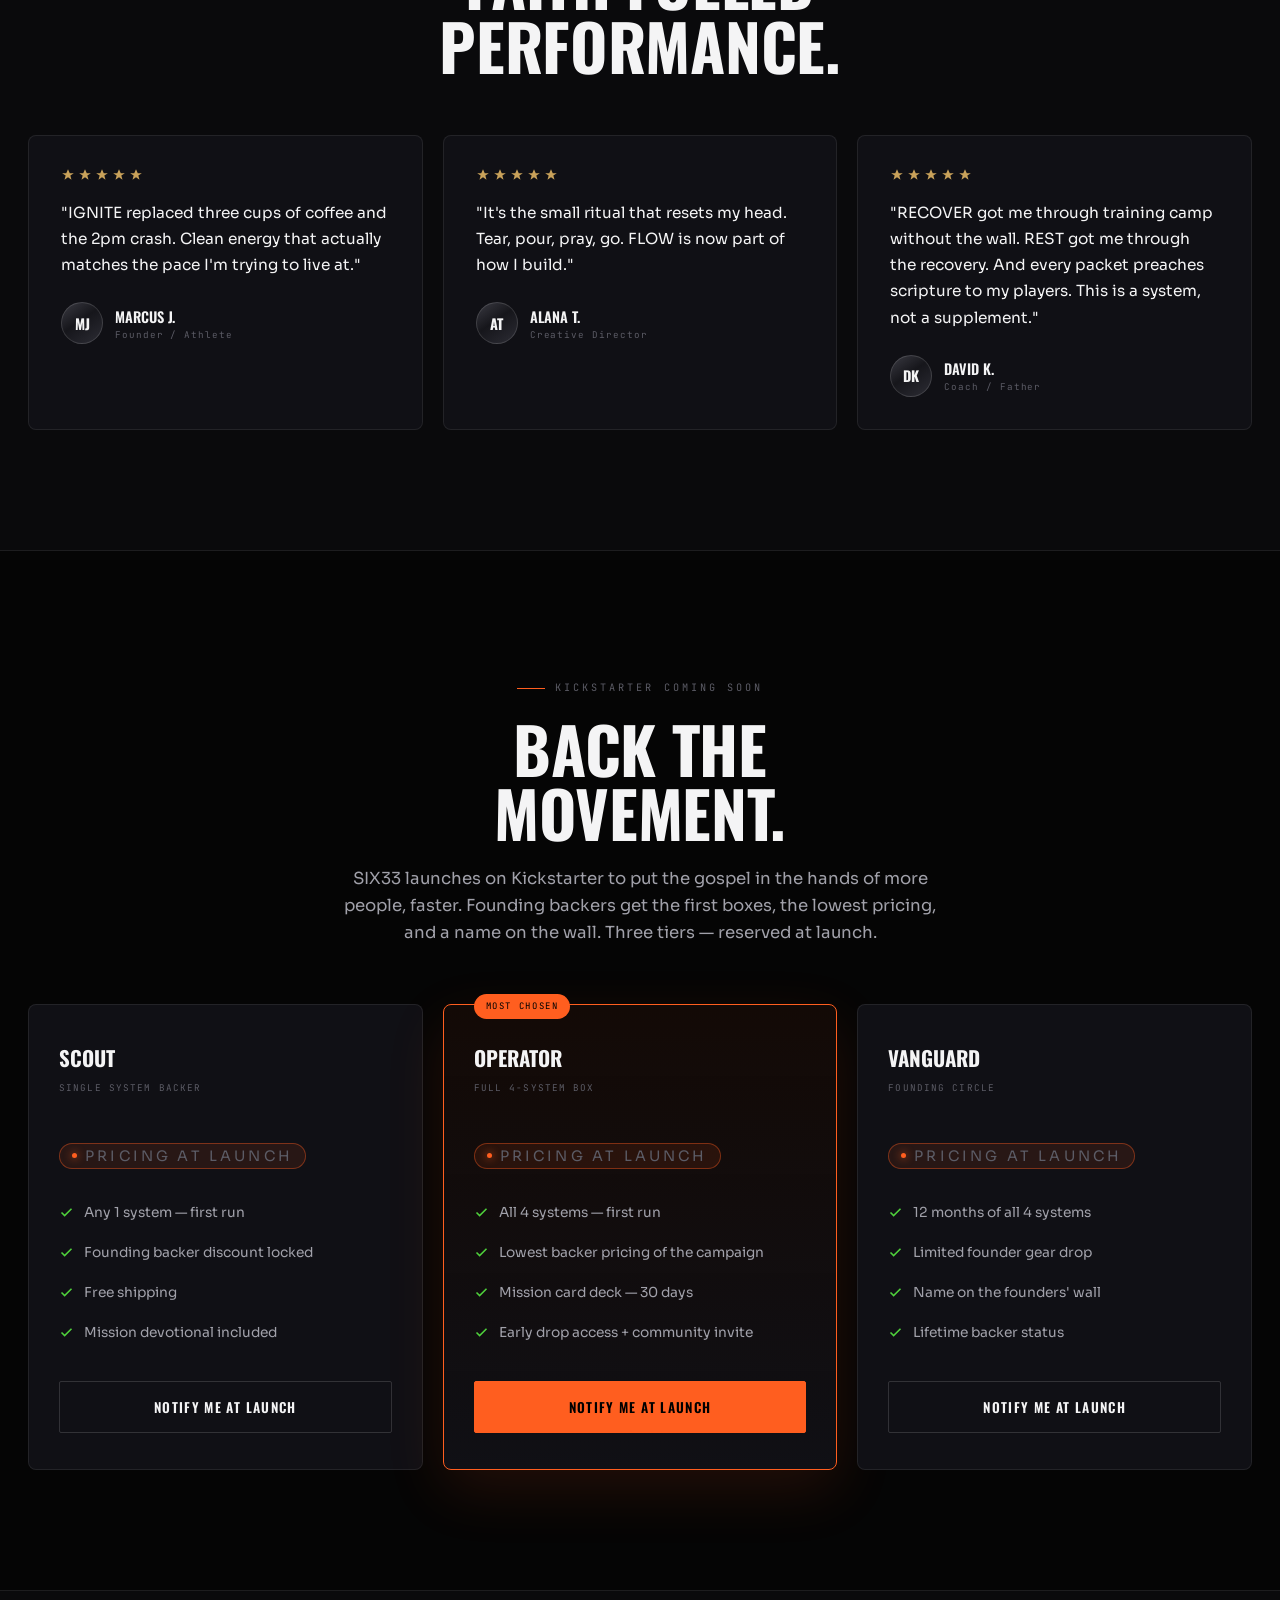
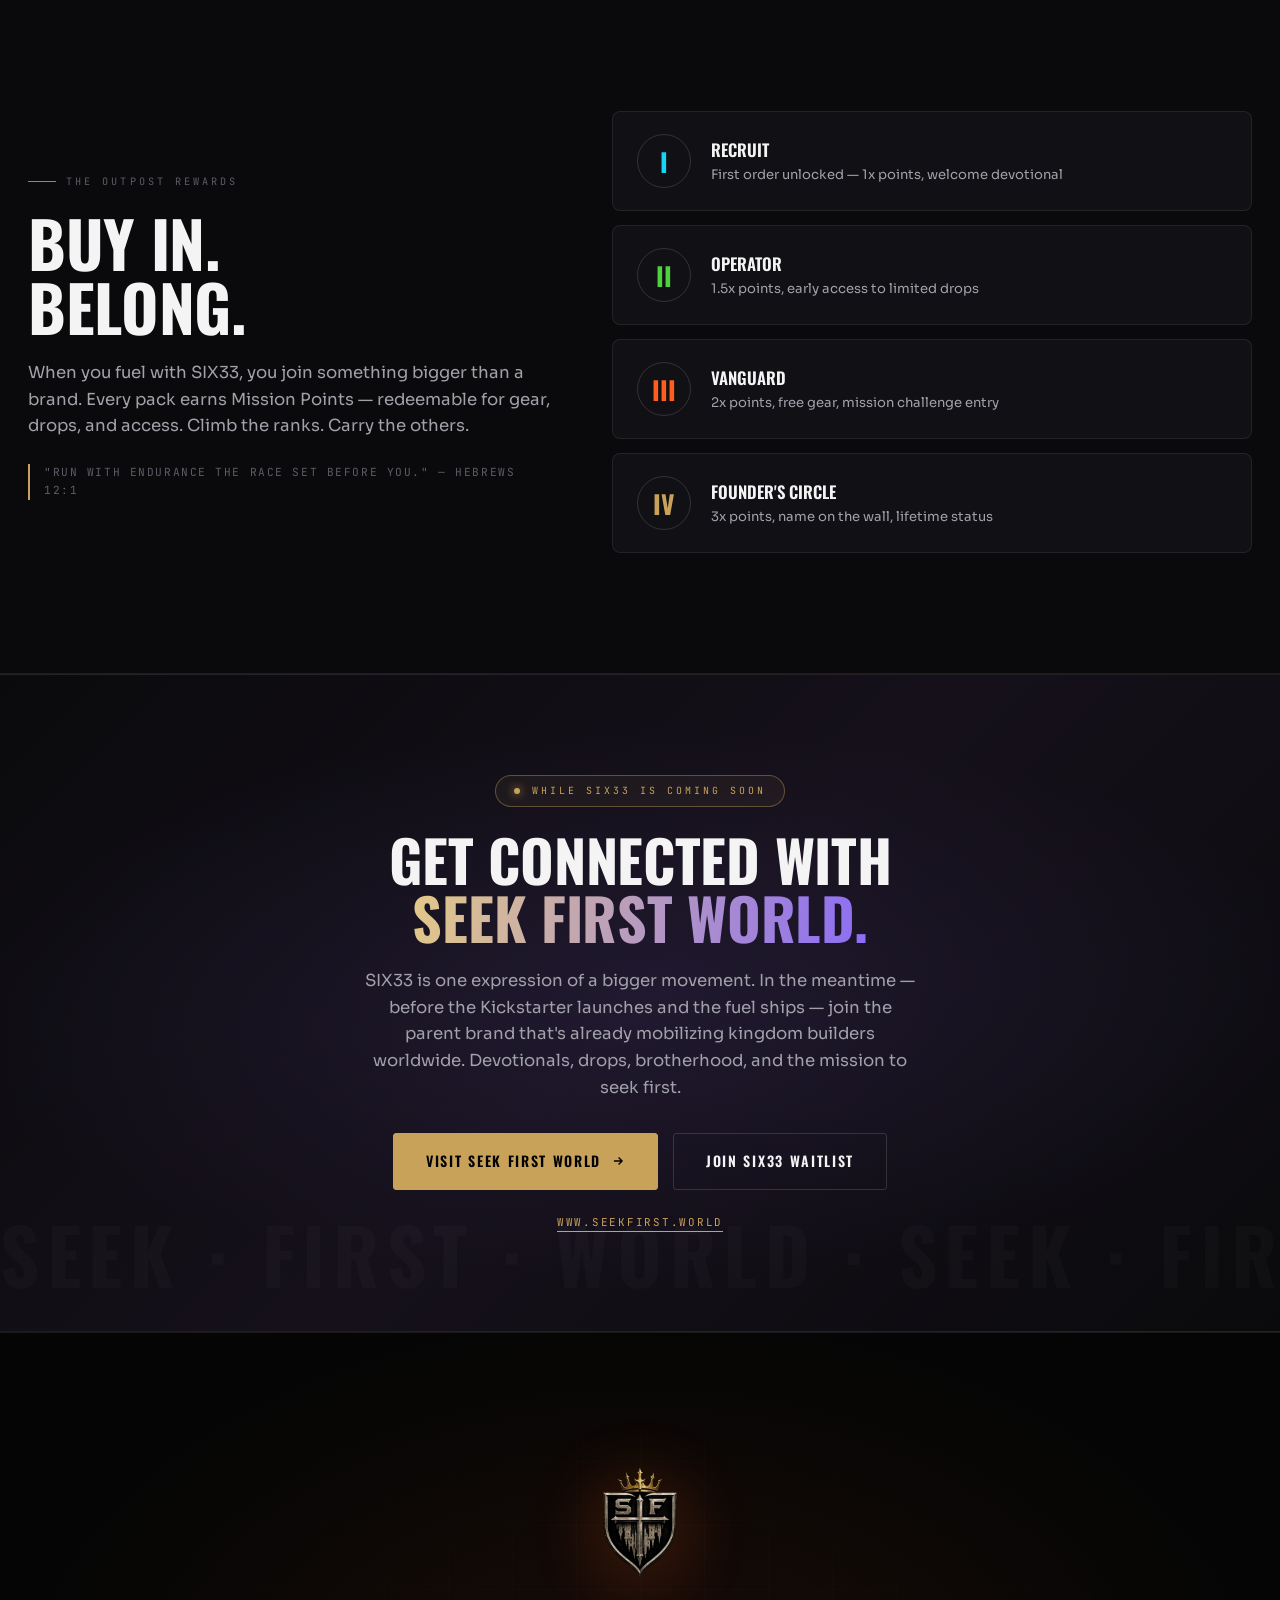
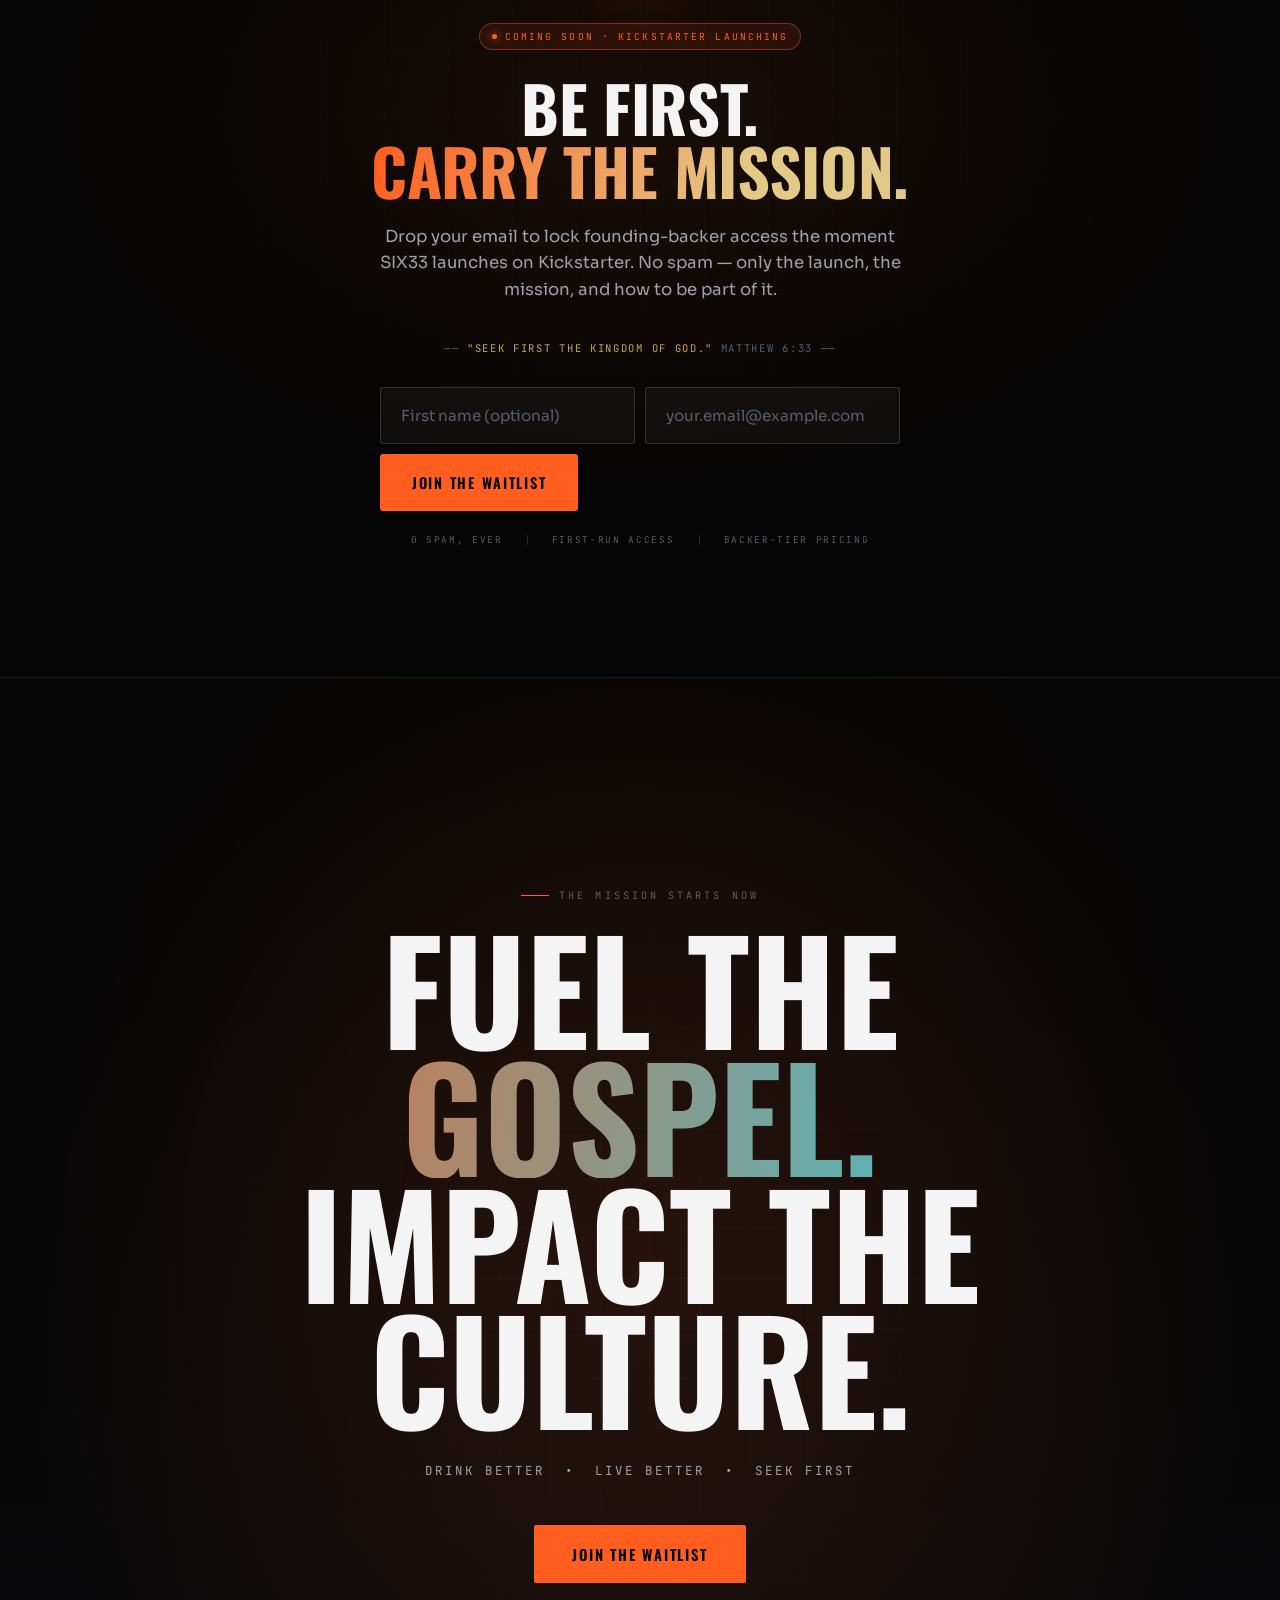
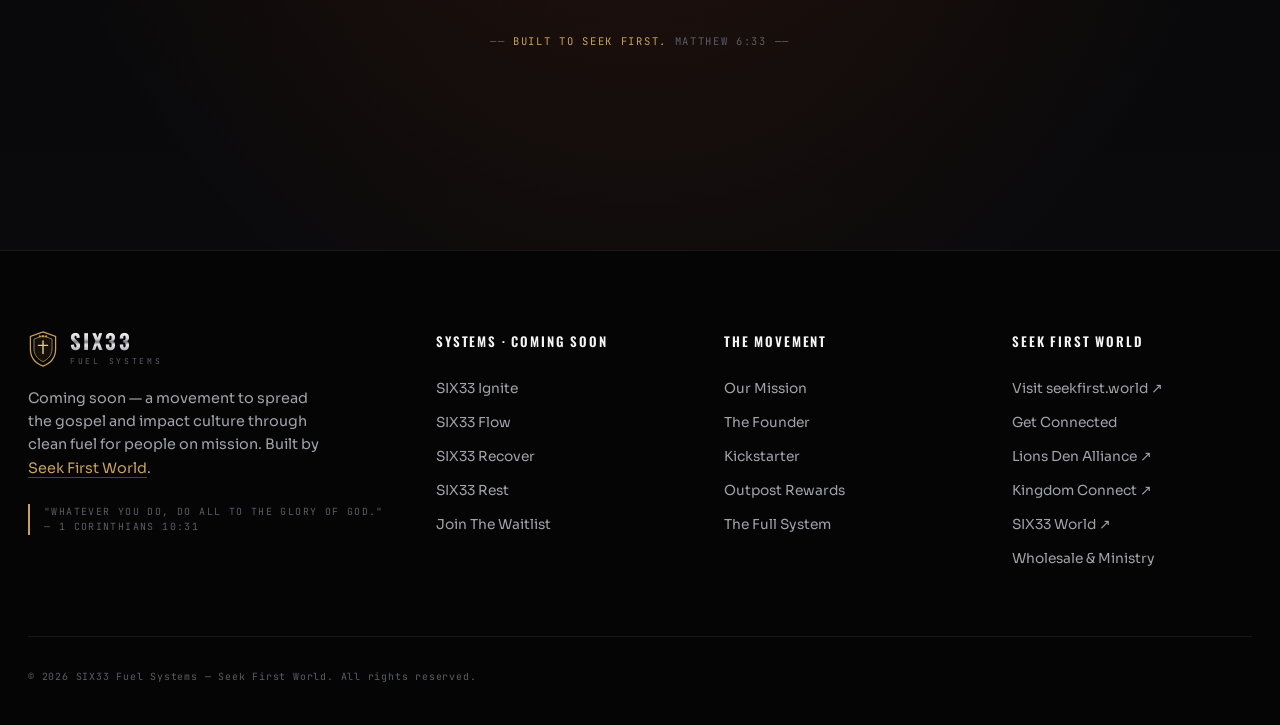
==== commit c5a7e589: "Wire the waitlist to Supabase, fix the year-long HTML cache, harden the build The waitlist only wrot" ====
--- a/index.html
+++ b/index.html
@@ -3,15 +3,33 @@
 <head>
 <meta charset="UTF-8" />
 <meta name="viewport" content="width=device-width, initial-scale=1.0" />
-<title>SIX33 FUEL SYSTEMS — Coming Soon · Built To Seek First</title>
-<meta name="description" content="SIX33 Fuel Systems — coming soon. Four premium fuel systems engineered to spread the gospel and impact culture. Kickstarter launching soon. Join the waitlist. A movement by Seek First World — Matthew 6:33." />
-<meta property="og:title" content="SIX33 FUEL SYSTEMS — Coming Soon · Built To Seek First" />
+<title>SIX33 Fuel Systems — Coming Soon · Built To Seek First</title>
+<meta name="description" content="SIX33 Fuel Systems — coming soon. Four premium powdered fuel systems engineered to spread the gospel and impact culture. Kickstarter launching soon — join the waitlist. A movement by Seek First World. Matthew 6:33." />
+<link rel="canonical" href="https://www.six33fuel.com/" />
+<meta name="robots" content="index,follow,max-image-preview:large" />
+<meta name="author" content="SIX33 Fuel Systems — Seek First World" />
+<meta name="theme-color" content="#050505" />
+
+<meta property="og:site_name" content="SIX33 Fuel Systems" />
+<meta property="og:title" content="SIX33 Fuel Systems — Coming Soon · Built To Seek First" />
 <meta property="og:description" content="A movement to spread the gospel and impact culture through clean fuel for people on mission. Kickstarter launching soon — join the waitlist." />
-<meta property="og:image" content="/six33-lineup.png" />
+<meta property="og:image" content="https://www.six33fuel.com/og.jpg" />
+<meta property="og:image:width" content="1200" />
+<meta property="og:image:height" content="630" />
+<meta property="og:image:alt" content="The SIX33 Fuel Systems lineup — Ignite, Flow, Recover and Rest stick packs." />
+<meta property="og:url" content="https://www.six33fuel.com/" />
 <meta property="og:type" content="website" />
-<meta name="theme-color" content="#050505" />
-<link rel="icon" type="image/png" href="/favicon.png" />
-<link rel="apple-touch-icon" href="/favicon.png" />
+<meta property="og:locale" content="en_CA" />
+<meta name="twitter:card" content="summary_large_image" />
+<meta name="twitter:title" content="SIX33 Fuel Systems — Coming Soon · Built To Seek First" />
+<meta name="twitter:description" content="Four premium fuel systems built to spread the gospel and impact culture. Kickstarter launching soon — join the waitlist." />
+<meta name="twitter:image" content="https://www.six33fuel.com/og.jpg" />
+
+<link rel="icon" type="image/png" sizes="32x32" href="/favicon-32.png" />
+<link rel="icon" type="image/png" sizes="192x192" href="/favicon-192.png" />
+<link rel="apple-touch-icon" href="/apple-touch-icon.png" />
+<link rel="manifest" href="/manifest.webmanifest" />
+
 <link rel="preconnect" href="https://fonts.googleapis.com" />
 <link rel="preconnect" href="https://fonts.gstatic.com" crossorigin />
 <link href="https://fonts.googleapis.com/css2?family=Oswald:wght@300;400;500;600;700&family=Sora:wght@300;400;500;600;700;800&family=JetBrains+Mono:wght@400;500&display=swap" rel="stylesheet" />
@@ -42,6 +60,7 @@
   ::selection { background:var(--ignite); color:#000; }
   a { color:inherit; text-decoration:none; }
   img { max-width:100%; display:block; }
+  picture { display:contents; }
   button { font-family:inherit; cursor:pointer; border:none; background:none; color:inherit; }
   body::after {
     content:""; position:fixed; inset:0; z-index:9999; pointer-events:none;
@@ -85,7 +104,7 @@
   .hero-tag { display:inline-flex; align-items:center; gap:10px; font-family:var(--mono); font-size:0.66rem; letter-spacing:0.26em; color:var(--text-dim); text-transform:uppercase; border:1px solid var(--line); border-radius:100px; padding:8px 16px; margin-bottom:30px; background:rgba(255,255,255,0.02); opacity:0; transform:translateY(20px); animation:rise 0.9s var(--ease) 0.1s forwards; }
   .hero-tag .dot { width:6px; height:6px; border-radius:50%; background:var(--ignite); box-shadow:0 0 10px var(--ignite); animation:pulse 2s infinite; }
   @keyframes pulse { 0%,100%{opacity:1} 50%{opacity:0.3} }
-  .hero h1 { font-family:var(--display); font-weight:700; font-size:clamp(3.1rem,8.6vw,7.8rem); line-height:0.92; letter-spacing:-0.01em; text-transform:uppercase; margin-bottom:8px; }
+  .hero h1 { font-family:var(--display); font-weight:700; font-size:clamp(2.9rem,7.2vw,6.8rem); line-height:0.94; letter-spacing:-0.01em; text-transform:uppercase; margin-bottom:8px; }
   .hero h1 .line { display:block; overflow:hidden; }
   .hero h1 .line span { display:block; opacity:0; transform:translateY(110%); animation:rise 1s var(--ease) forwards; }
   .hero h1 .line:nth-child(1) span { animation-delay:0.2s; }
@@ -109,6 +128,13 @@
   .hero-stat .lbl { font-family:var(--mono); font-size:0.58rem; letter-spacing:0.2em; color:var(--text-faint); text-transform:uppercase; margin-top:6px; }
   .hero-packet { position:absolute; right:5%; top:50%; transform:translateY(-50%); width:230px; z-index:2; animation:float 6s ease-in-out infinite; filter:drop-shadow(0 30px 60px rgba(0,0,0,0.7)); }
   @keyframes float { 0%,100%{transform:translateY(-50%) rotate(-5deg);} 50%{transform:translateY(calc(-50% - 24px)) rotate(-3deg);} }
+
+  /* Reserve the packet's lane so the hero headline never collides with it */
+  @media (min-width:1025px) {
+    .hero h1, .hero-sub, .hero-verse { max-width:min(100%, 62ch); }
+    .hero .wrap { padding-right:300px; }
+    .hero-stats { max-width:none; }
+  }
 
   /* PACKET */
   .packet { position:relative; border-radius:6px; background:linear-gradient(160deg,#1f1f26,#060607 58%,#15151a); border:1px solid rgba(255,255,255,0.08); overflow:hidden; padding:30px 18px 20px; box-shadow:inset 0 1px 0 rgba(255,255,255,0.07),0 20px 40px rgba(0,0,0,0.5); aspect-ratio:5/13; display:flex; flex-direction:column; align-items:center; }
@@ -305,6 +331,7 @@
   .footer-col a:hover { color:var(--ignite); }
   .footer-bottom { display:flex; justify-content:space-between; align-items:center; flex-wrap:wrap; gap:16px; padding-top:32px; }
   .footer-bottom p { font-family:var(--mono); font-size:0.62rem; color:var(--text-faint); letter-spacing:0.08em; }
+  /* Retained for when the SIX33 social accounts go live */
   .footer-social { display:flex; gap:12px; }
   .footer-social a { width:36px; height:36px; border:1px solid var(--line); border-radius:50%; display:flex; align-items:center; justify-content:center; transition:all 0.35s var(--ease); }
   .footer-social a:hover { border-color:var(--ignite); background:var(--ignite); }
@@ -312,15 +339,17 @@
   .footer-social svg { width:15px; height:15px; color:var(--text-dim); }
 
   /* COMING SOON BANNER */
-  .cs-banner { position:fixed; top:0; left:0; right:0; z-index:1100; display:flex; align-items:center; justify-content:center; gap:18px; padding:9px 24px; background:linear-gradient(90deg,#0a0a0c,#1a0e07,#0a0a0c); border-bottom:1px solid rgba(255,94,31,0.35); font-family:var(--mono); font-size:0.62rem; letter-spacing:0.24em; text-transform:uppercase; color:var(--text-dim); }
+  .cs-banner { position:fixed; top:0; left:0; right:0; z-index:1100; display:flex; align-items:center; justify-content:center; flex-wrap:wrap; row-gap:4px; gap:18px; padding:9px 24px; text-align:center; background:linear-gradient(90deg,#0a0a0c,#1a0e07,#0a0a0c); border-bottom:1px solid rgba(255,94,31,0.35); font-family:var(--mono); font-size:0.62rem; letter-spacing:0.24em; text-transform:uppercase; color:var(--text-dim); }
   .cs-banner b { color:var(--ignite); letter-spacing:0.26em; }
-  .cs-banner .dot { width:6px; height:6px; border-radius:50%; background:var(--ignite); box-shadow:0 0 10px var(--ignite); animation:pulse 2s infinite; }
+  .cs-banner .dot { flex:0 0 auto; width:6px; height:6px; border-radius:50%; background:var(--ignite); box-shadow:0 0 10px var(--ignite); animation:pulse 2s infinite; }
   .cs-banner a { color:var(--gold); border-bottom:1px solid var(--gold); padding-bottom:1px; transition:opacity 0.3s; }
   .cs-banner a:hover { opacity:0.75; }
-  body.has-banner nav { top:32px; }
+  body.has-banner nav { top:var(--banner-h, 32px); }
   @media (max-width:680px) {
-    .cs-banner { font-size:0.54rem; letter-spacing:0.18em; gap:10px; padding:7px 12px; }
+    .cs-banner { font-size:0.54rem; letter-spacing:0.14em; gap:8px; padding:7px 10px; }
     .cs-banner .cs-extra { display:none; }
+    /* Banner runs to two lines here; --banner-h keeps the nav clear of it */
+    body.has-banner nav { top:var(--banner-h, 46px); }
   }
 
   /* COMING SOON BADGE (reusable inline) */
@@ -332,7 +361,7 @@
   .waitlist { position:relative; padding:120px 0 130px; background:radial-gradient(ellipse 70% 60% at 50% 40%,rgba(255,94,31,0.08),transparent 70%),var(--black); border-top:1px solid var(--line); border-bottom:1px solid var(--line); overflow:hidden; }
   .waitlist::before { content:""; position:absolute; inset:0; background-image:linear-gradient(rgba(255,255,255,0.025) 1px,transparent 1px),linear-gradient(90deg,rgba(255,255,255,0.025) 1px,transparent 1px); background-size:64px 64px; mask-image:radial-gradient(ellipse 80% 60% at 50% 40%,#000 30%,transparent 75%); opacity:0.5; }
   .waitlist .wrap { text-align:center; max-width:760px; }
-  .waitlist .crown-mark { width:120px; height:140px; margin:0 auto 28px; opacity:0.95; filter:drop-shadow(0 8px 40px rgba(255,94,31,0.35)); }
+  .waitlist .crown-mark { width:120px; height:140px; object-fit:contain; margin:0 auto 28px; opacity:0.95; filter:drop-shadow(0 8px 40px rgba(255,94,31,0.35)); }
   .waitlist h2 { font-family:var(--display); font-weight:700; font-size:clamp(2.2rem,5.5vw,4rem); line-height:0.98; text-transform:uppercase; letter-spacing:-0.005em; margin:18px 0 22px; }
   .waitlist h2 .grad { background:linear-gradient(100deg,var(--ignite),var(--gold-soft) 70%); -webkit-background-clip:text; background-clip:text; -webkit-text-fill-color:transparent; }
   .waitlist .w-lead { color:var(--text-dim); font-size:1.04rem; max-width:560px; margin:0 auto 36px; }
@@ -348,6 +377,38 @@
   .w-meta .x { width:1px; height:10px; background:var(--line-2); }
   .w-success { display:none; padding:24px; border:1px solid var(--recover); background:rgba(79,209,60,0.06); border-radius:4px; color:var(--recover); font-family:var(--mono); font-size:0.78rem; letter-spacing:0.1em; text-transform:uppercase; max-width:520px; margin:0 auto; }
   .w-success.show { display:block; animation:rise 0.6s var(--ease); }
+
+  /* Accessibility helper */
+  .sr-only { position:absolute; width:1px; height:1px; padding:0; margin:-1px; overflow:hidden; clip:rect(0,0,0,0); white-space:nowrap; border:0; }
+
+  /* Honeypot — off-screen, never shown, never announced */
+  .w-trap { position:absolute; left:-9999px; top:auto; width:1px; height:1px; overflow:hidden; }
+
+  /* Form error + submit states */
+  .w-error { display:none; max-width:520px; margin:14px auto 0; padding:12px 16px; border:1px solid var(--ignite); background:rgba(255,94,31,0.07); border-radius:3px; color:var(--ignite); font-family:var(--mono); font-size:0.72rem; letter-spacing:0.08em; text-transform:uppercase; }
+  .w-error.show { display:block; }
+  .w-form input[aria-invalid="true"] { border-color:var(--ignite); background:rgba(255,94,31,0.06); }
+  .w-form button { position:relative; display:inline-flex; align-items:center; justify-content:center; gap:10px; }
+  .w-form button[disabled] { opacity:0.6; cursor:not-allowed; transform:none; box-shadow:none; }
+  .wb-spin { display:none; width:14px; height:14px; border:2px solid rgba(0,0,0,0.25); border-top-color:#000; border-radius:50%; animation:wbspin 0.7s linear infinite; }
+  .w-form button.loading .wb-spin { display:block; }
+  @keyframes wbspin { to { transform:rotate(360deg); } }
+  .w-form input:focus-visible, .w-form button:focus-visible, a:focus-visible, button:focus-visible { outline:2px solid var(--gold); outline-offset:3px; }
+
+  /* Respect reduced-motion: keep the page legible, drop the cinematics */
+  @media (prefers-reduced-motion: reduce) {
+    html { scroll-behavior:auto; }
+    *, *::before, *::after {
+      animation-duration:0.001ms !important;
+      animation-iteration-count:1 !important;
+      transition-duration:0.001ms !important;
+    }
+    .reveal { opacity:1 !important; transform:none !important; }
+    .hero-tag, .hero-sub, .hero-verse, .hero-actions, .hero-stats { opacity:1 !important; transform:none !important; }
+    .hero h1 .line span { opacity:1 !important; transform:none !important; }
+    .orb, .hero-scan, .hero-packet { animation:none !important; }
+    .cursor-blob { display:none !important; }
+  }
 
   /* CART (legacy — unused but kept for safety) */
   .cart-overlay { position:fixed; inset:0; background:rgba(0,0,0,0.7); z-index:2000; opacity:0; pointer-events:none; transition:opacity 0.4s var(--ease); backdrop-filter:blur(4px); }
@@ -470,8 +531,33 @@
   @media (max-width:640px) {
     .wrap { padding:0 18px; }
     nav { padding:13px 18px; }
-    .nav-links { display:none; }
     .burger { display:flex; }
+    .nav-cta { padding:9px 14px; font-size:0.7rem; }
+
+    /* Mobile menu becomes a full-width drop panel under the bar */
+    .nav-links {
+      position:fixed; top:0; left:0; right:0;
+      flex-direction:column; align-items:stretch; gap:0;
+      padding:74px 18px 20px;
+      background:rgba(5,5,5,0.97);
+      backdrop-filter:blur(20px);
+      border-bottom:1px solid var(--line);
+      transform:translateY(-101%);
+      transition:transform 0.42s var(--ease);
+      z-index:-1;
+    }
+    nav.menu-open .nav-links { transform:translateY(0); }
+    .nav-links a {
+      padding:16px 4px; font-size:1rem; color:var(--text);
+      border-bottom:1px solid var(--line);
+    }
+    .nav-links a:last-child { border-bottom:none; }
+    .nav-links a::after { display:none; }
+    nav.menu-open { background:rgba(5,5,5,0.97); backdrop-filter:blur(20px); }
+    nav.menu-open .burger span:nth-child(1) { transform:translateY(7px) rotate(45deg); }
+    nav.menu-open .burger span:nth-child(2) { opacity:0; }
+    nav.menu-open .burger span:nth-child(3) { transform:translateY(-7px) rotate(-45deg); }
+    body.menu-locked { overflow:hidden; }
     section { padding:80px 0; }
     .product-grid { grid-template-columns:1fr; }
     .timeline { grid-template-columns:repeat(2,1fr); }
@@ -484,8 +570,102 @@
     .pc-packet { width:70px; }
   }
 </style>
+<script type="application/ld+json">
+{
+  "@context": "https://schema.org",
+  "@graph": [
+    {
+      "@type": "Organization",
+      "@id": "https://www.six33fuel.com/#organization",
+      "name": "SIX33 Fuel Systems",
+      "url": "https://www.six33fuel.com/",
+      "logo": {
+        "@type": "ImageObject",
+        "url": "https://www.six33fuel.com/favicon-512.png",
+        "width": 512,
+        "height": 512
+      },
+      "image": "https://www.six33fuel.com/og.jpg",
+      "slogan": "Fuel Your Purpose. Live On Mission.",
+      "description": "Premium powdered fuel systems built to spread the gospel and impact culture. A movement by Seek First World.",
+      "parentOrganization": {
+        "@type": "Organization",
+        "name": "Seek First World",
+        "url": "https://www.seekfirst.world"
+      },
+      "founder": { "@id": "https://www.six33fuel.com/#founder" }
+    },
+    {
+      "@type": "Person",
+      "@id": "https://www.six33fuel.com/#founder",
+      "name": "Daniel Ziedins",
+      "url": "https://danielziedins.com",
+      "jobTitle": "Founder",
+      "worksFor": { "@id": "https://www.six33fuel.com/#organization" }
+    },
+    {
+      "@type": "WebSite",
+      "@id": "https://www.six33fuel.com/#website",
+      "url": "https://www.six33fuel.com/",
+      "name": "SIX33 Fuel Systems",
+      "inLanguage": "en",
+      "publisher": { "@id": "https://www.six33fuel.com/#organization" }
+    },
+    {
+      "@type": "WebPage",
+      "@id": "https://www.six33fuel.com/#webpage",
+      "url": "https://www.six33fuel.com/",
+      "name": "SIX33 Fuel Systems — Coming Soon · Built To Seek First",
+      "isPartOf": { "@id": "https://www.six33fuel.com/#website" },
+      "about": { "@id": "https://www.six33fuel.com/#organization" },
+      "primaryImageOfPage": "https://www.six33fuel.com/og.jpg"
+    },
+    {
+      "@type": "ProductGroup",
+      "@id": "https://www.six33fuel.com/#lineup",
+      "name": "SIX33 Fuel Systems Lineup",
+      "description": "Four powdered fuel systems: Ignite for energy and focus, Flow for deep work, Recover for electrolytes and recovery, and Rest for sleep and nervous-system support.",
+      "brand": { "@id": "https://www.six33fuel.com/#organization" },
+      "image": "https://www.six33fuel.com/og.jpg",
+      "hasVariant": [
+        { "@type": "Product", "name": "SIX33 Ignite", "description": "Energy + focus. Romans 12:11.", "brand": { "@id": "https://www.six33fuel.com/#organization" } },
+        { "@type": "Product", "name": "SIX33 Flow", "description": "Productivity + deep work. Colossians 3:23.", "brand": { "@id": "https://www.six33fuel.com/#organization" } },
+        { "@type": "Product", "name": "SIX33 Recover", "description": "Recovery + electrolytes. Psalm 23:3.", "brand": { "@id": "https://www.six33fuel.com/#organization" } },
+        { "@type": "Product", "name": "SIX33 Rest", "description": "Sleep + nervous system. Psalm 4:8.", "brand": { "@id": "https://www.six33fuel.com/#organization" } }
+      ]
+    },
+    {
+      "@type": "FAQPage",
+      "@id": "https://www.six33fuel.com/#faq",
+      "isPartOf": { "@id": "https://www.six33fuel.com/#webpage" },
+      "mainEntity": [
+        {
+          "@type": "Question",
+          "name": "When does SIX33 Fuel Systems launch?",
+          "acceptedAnswer": { "@type": "Answer", "text": "SIX33 Fuel Systems launches on Kickstarter. Join the waitlist to be notified the moment the campaign goes live and to lock in founding-backer pricing." }
+        },
+        {
+          "@type": "Question",
+          "name": "What are the four SIX33 fuel systems?",
+          "acceptedAnswer": { "@type": "Answer", "text": "Ignite for energy and focus, Flow for productivity and deep work, Recover for recovery and electrolytes, and Rest for sleep and nervous-system support. Each system carries its own scripture." }
+        },
+        {
+          "@type": "Question",
+          "name": "What does joining the waitlist get me?",
+          "acceptedAnswer": { "@type": "Answer", "text": "Waitlist members get first access to the Kickstarter campaign, founding-backer tier pricing, and first-run product. No spam — only the launch and the mission." }
+        },
+        {
+          "@type": "Question",
+          "name": "Who is behind SIX33 Fuel Systems?",
+          "acceptedAnswer": { "@type": "Answer", "text": "SIX33 Fuel Systems is founded by Daniel Ziedins and is a movement by Seek First World, built on Matthew 6:33 — seek first the Kingdom of God." }
+        }
+      ]
+    }
+  ]
+}
+</script>
 </head>
-<body>
+<body class="has-banner">
 
 <div class="ambient">
   <div class="orb o1"></div><div class="orb o2"></div><div class="orb o3"></div>
@@ -513,15 +693,15 @@
     <span class="brand-shield"><svg><use href="#shield"/></svg></span>
     <span><div class="brand-text chrome-text">SIX33</div><div class="brand-sub">Fuel Systems</div></span>
   </a>
-  <div class="nav-links">
+  <div class="nav-links" id="navLinks">
     <a href="#mission">The Mission</a>
     <a href="#showcase">The Lineup</a>
     <a href="#products">Systems</a>
     <a href="#founder">The Founder</a>
     <a href="#kickstarter">Kickstarter</a>
   </div>
-  <button class="nav-cta magnetic" onclick="document.getElementById('waitlist').scrollIntoView({behavior:'smooth'})">Join Waitlist</button>
-  <button class="burger" onclick="document.querySelector('.nav-links').style.display = getComputedStyle(document.querySelector('.nav-links')).display==='flex'?'none':'flex'">
+  <button class="nav-cta magnetic" data-waitlist>Join Waitlist</button>
+  <button class="burger" id="burger" type="button" aria-label="Open menu" aria-expanded="false" aria-controls="navLinks">
     <span></span><span></span><span></span>
   </button>
 </nav>
@@ -539,7 +719,7 @@
     <p class="hero-sub">SIX33 is a movement to put the gospel back into everyday performance &mdash; four premium powdered fuel systems engineered for the disciplined, the driven, and the called. Every packet is a stand for Christ in business, sports, work, and family.</p>
     <div class="hero-verse">&mdash;&mdash; <span>Built To Seek First.</span> Matthew 6:33</div>
     <div class="hero-actions">
-      <button class="btn-primary magnetic" onclick="document.getElementById('waitlist').scrollIntoView({behavior:'smooth'})">Join The Waitlist</button>
+      <button class="btn-primary magnetic" data-waitlist>Join The Waitlist</button>
       <a href="#kickstarter" class="btn-ghost magnetic">
         <svg viewBox="0 0 24 24" fill="none" stroke="currentColor" stroke-width="2"><circle cx="12" cy="12" r="10"/><polygon points="10 8 16 12 10 16 10 8" fill="currentColor"/></svg>
         Kickstarter Coming Soon
@@ -589,7 +769,10 @@
     </div>
     <div class="showcase-frame reveal d1" style="position:relative;">
       <div class="cs-corner"><span class="cs-pill"><span class="dot"></span> Coming Soon</span></div>
-      <img src="six33-lineup.png" alt="SIX33 Fuel Systems lineup — Ignite, Flow, Recover, Rest stick packs with the Seek First World box set" loading="lazy" />
+      <picture>
+        <source srcset="six33-lineup.webp" type="image/webp" />
+        <img src="six33-lineup.jpg" width="1536" height="1024" alt="SIX33 Fuel Systems lineup — Ignite, Flow, Recover, Rest stick packs with the Seek First World box set" loading="lazy" decoding="async" />
+      </picture>
     </div>
     <div class="showcase-cap reveal d2">Ignite &bull; Flow &bull; Recover &bull; Rest &nbsp;&mdash;&nbsp; Built To Seek First</div>
   </div>
@@ -606,7 +789,7 @@
     </div>
     <div class="product-grid">
 
-      <div class="product-card reveal" style="--cardglow:var(--ignite-glow);--cardline:var(--ignite);--cardcolor:var(--ignite);" onclick="document.getElementById('waitlist').scrollIntoView({behavior:'smooth'})">
+      <div class="product-card reveal" role="button" tabindex="0" aria-label="Join the waitlist for this system" style="--cardglow:var(--ignite-glow);--cardline:var(--ignite);--cardcolor:var(--ignite);" data-waitlist>
         <div class="pc-top"><span class="pc-system">Energy System</span><span class="pc-num">01 / 04</span></div>
         <div class="pc-layout">
           <div class="pc-packet"><div class="packet" style="padding:18px 8px 12px;">
@@ -626,7 +809,7 @@
         <div class="pc-foot"><div class="pc-price"><span class="cs-pill"><span class="dot"></span> Coming Soon</span></div><span class="pc-add">Notify Me +</span></div>
       </div>
 
-      <div class="product-card reveal d1" style="--cardglow:var(--flow-glow);--cardline:var(--flow);--cardcolor:var(--flow);" onclick="document.getElementById('waitlist').scrollIntoView({behavior:'smooth'})">
+      <div class="product-card reveal d1" role="button" tabindex="0" aria-label="Join the waitlist for this system" style="--cardglow:var(--flow-glow);--cardline:var(--flow);--cardcolor:var(--flow);" data-waitlist>
         <div class="pc-top"><span class="pc-system">Focus System</span><span class="pc-num">02 / 04</span></div>
         <div class="pc-layout">
           <div class="pc-packet"><div class="packet" style="padding:18px 8px 12px;">
@@ -646,7 +829,7 @@
         <div class="pc-foot"><div class="pc-price"><span class="cs-pill"><span class="dot"></span> Coming Soon</span></div><span class="pc-add">Notify Me +</span></div>
       </div>
 
-      <div class="product-card reveal d2" style="--cardglow:var(--recover-glow);--cardline:var(--recover);--cardcolor:var(--recover);" onclick="document.getElementById('waitlist').scrollIntoView({behavior:'smooth'})">
+      <div class="product-card reveal d2" role="button" tabindex="0" aria-label="Join the waitlist for this system" style="--cardglow:var(--recover-glow);--cardline:var(--recover);--cardcolor:var(--recover);" data-waitlist>
         <div class="pc-top"><span class="pc-system">Recovery System</span><span class="pc-num">03 / 04</span></div>
         <div class="pc-layout">
           <div class="pc-packet"><div class="packet" style="padding:18px 8px 12px;">
@@ -666,7 +849,7 @@
         <div class="pc-foot"><div class="pc-price"><span class="cs-pill"><span class="dot"></span> Coming Soon</span></div><span class="pc-add">Notify Me +</span></div>
       </div>
 
-      <div class="product-card reveal" style="--cardglow:var(--rest-glow);--cardline:var(--rest);--cardcolor:var(--rest);" onclick="document.getElementById('waitlist').scrollIntoView({behavior:'smooth'})">
+      <div class="product-card reveal" role="button" tabindex="0" aria-label="Join the waitlist for this system" style="--cardglow:var(--rest-glow);--cardline:var(--rest);--cardcolor:var(--rest);" data-waitlist>
         <div class="pc-top"><span class="pc-system">Rest System</span><span class="pc-num">04 / 04</span></div>
         <div class="pc-layout">
           <div class="pc-packet"><div class="packet" style="padding:18px 8px 12px;">
@@ -778,7 +961,7 @@
         <div class="bundle-price-row">
           <span class="cs-pill"><span class="dot"></span> Kickstarter Pricing Revealed At Launch</span>
         </div>
-        <button class="btn-primary" onclick="document.getElementById('waitlist').scrollIntoView({behavior:'smooth'})">Reserve Your Box</button>
+        <button class="btn-primary" data-waitlist>Reserve Your Box</button>
       </div>
     </div>
   </div>
@@ -808,7 +991,7 @@
     <div class="founder-wrap">
       <div class="founder-photo reveal">
         <div class="fp-inner">
-          <img src="founder.webp" alt="Daniel Ziedins — Founder, SIX33 Fuel Systems & Seek First World" loading="lazy" onerror="this.style.display='none'" />
+          <img src="founder.webp" width="1080" height="1080" alt="Daniel Ziedins — Founder, SIX33 Fuel Systems & Seek First World" loading="lazy" decoding="async" onerror="this.style.display='none'" />
           <div class="fp-placeholder">
             <svg viewBox="0 0 100 100" fill="none" stroke="currentColor" stroke-width="1.2">
               <circle cx="50" cy="38" r="16"/>
@@ -948,7 +1131,7 @@
           <li><svg viewBox="0 0 24 24" fill="none" stroke="currentColor" stroke-width="2.5"><polyline points="20 6 9 17 4 12"/></svg> Free shipping</li>
           <li><svg viewBox="0 0 24 24" fill="none" stroke="currentColor" stroke-width="2.5"><polyline points="20 6 9 17 4 12"/></svg> Mission devotional included</li>
         </ul>
-        <button class="sub-btn" onclick="document.getElementById('waitlist').scrollIntoView({behavior:'smooth'})">Notify Me At Launch</button>
+        <button class="sub-btn" data-waitlist>Notify Me At Launch</button>
       </div>
       <div class="sub-card featured reveal d1">
         <div class="sub-badge">Most Chosen</div>
@@ -961,7 +1144,7 @@
           <li><svg viewBox="0 0 24 24" fill="none" stroke="currentColor" stroke-width="2.5"><polyline points="20 6 9 17 4 12"/></svg> Mission card deck &mdash; 30 days</li>
           <li><svg viewBox="0 0 24 24" fill="none" stroke="currentColor" stroke-width="2.5"><polyline points="20 6 9 17 4 12"/></svg> Early drop access + community invite</li>
         </ul>
-        <button class="sub-btn" onclick="document.getElementById('waitlist').scrollIntoView({behavior:'smooth'})">Notify Me At Launch</button>
+        <button class="sub-btn" data-waitlist>Notify Me At Launch</button>
       </div>
       <div class="sub-card reveal d2">
         <div class="sub-name">Vanguard</div>
@@ -973,7 +1156,7 @@
           <li><svg viewBox="0 0 24 24" fill="none" stroke="currentColor" stroke-width="2.5"><polyline points="20 6 9 17 4 12"/></svg> Name on the founders' wall</li>
           <li><svg viewBox="0 0 24 24" fill="none" stroke="currentColor" stroke-width="2.5"><polyline points="20 6 9 17 4 12"/></svg> Lifetime backer status</li>
         </ul>
-        <button class="sub-btn" onclick="document.getElementById('waitlist').scrollIntoView({behavior:'smooth'})">Notify Me At Launch</button>
+        <button class="sub-btn" data-waitlist>Notify Me At Launch</button>
       </div>
     </div>
   </div>
@@ -1016,16 +1199,31 @@
 
 <section class="waitlist" id="waitlist">
   <div class="wrap reveal">
-    <img class="crown-mark" src="six33-logo.png" alt="SIX33 · Seek First crown shield logo" loading="lazy" />
+    <picture>
+      <source srcset="six33-logo.webp" type="image/webp" />
+      <img class="crown-mark" src="six33-logo.png" width="360" height="360" alt="SIX33 · Seek First crown shield logo" loading="lazy" decoding="async" />
+    </picture>
     <div class="cs-pill" style="margin-bottom:8px;"><span class="dot"></span> Coming Soon · Kickstarter Launching</div>
     <h2>Be First.<br/><span class="grad">Carry The Mission.</span></h2>
     <p class="w-lead">Drop your email to lock founding-backer access the moment SIX33 launches on Kickstarter. No spam &mdash; only the launch, the mission, and how to be part of it.</p>
     <div class="w-verse">&mdash;&mdash; <span>"Seek first the Kingdom of God."</span> Matthew 6:33 &mdash;&mdash;</div>
-    <form class="w-form" id="waitlistForm" onsubmit="return handleWaitlist(event)">
-      <input type="email" id="waitlistEmail" name="email" placeholder="your.email@example.com" required autocomplete="email" />
-      <button type="submit">Join The Waitlist</button>
+    <form class="w-form" id="waitlistForm" novalidate>
+      <label class="sr-only" for="waitlistName">First name (optional)</label>
+      <input type="text" id="waitlistName" name="full_name" placeholder="First name (optional)" autocomplete="given-name" maxlength="80" />
+      <label class="sr-only" for="waitlistEmail">Email address</label>
+      <input type="email" id="waitlistEmail" name="email" placeholder="your.email@example.com" required autocomplete="email" inputmode="email" maxlength="254" aria-describedby="waitlistError" />
+      <!-- bot guard: real people never fill this in -->
+      <div class="w-trap" aria-hidden="true">
+        <label for="waitlistWebsite">Website</label>
+        <input type="text" id="waitlistWebsite" name="website" tabindex="-1" autocomplete="off" />
+      </div>
+      <button type="submit" id="waitlistBtn">
+        <span class="wb-label">Join The Waitlist</span>
+        <span class="wb-spin" aria-hidden="true"></span>
+      </button>
     </form>
-    <div class="w-success" id="waitlistSuccess">
+    <p class="w-error" id="waitlistError" role="alert"></p>
+    <div class="w-success" id="waitlistSuccess" role="status">
       ✓ You're on the list. We'll see you at launch &mdash; Built To Seek First.
     </div>
     <div class="w-meta">
@@ -1047,7 +1245,7 @@
       <span class="w">Impact The Culture.</span>
     </div>
     <div class="final-sub">Drink Better &nbsp;&bull;&nbsp; Live Better &nbsp;&bull;&nbsp; Seek First</div>
-    <button class="btn-primary" onclick="document.getElementById('waitlist').scrollIntoView({behavior:'smooth'})">Join The Waitlist</button>
+    <button class="btn-primary" data-waitlist>Join The Waitlist</button>
     <div class="final-verse">&mdash;&mdash; <span>Built To Seek First.</span> Matthew 6:33 &mdash;&mdash;</div>
   </div>
 </section>
@@ -1083,19 +1281,14 @@
         <h4>Seek First World</h4>
         <a href="https://www.seekfirst.world" target="_blank" rel="noopener">Visit seekfirst.world ↗</a>
         <a href="#sfw">Get Connected</a>
-        <a href="#">Lions Den Alliance</a>
-        <a href="#">Kingdom Connect</a>
-        <a href="#">Wholesale &amp; Ministry</a>
+        <a href="https://www.lionsdenalliance.com" target="_blank" rel="noopener">Lions Den Alliance ↗</a>
+        <a href="https://kingdom-connect.net" target="_blank" rel="noopener">Kingdom Connect ↗</a>
+        <a href="https://www.six33.world" target="_blank" rel="noopener">SIX33 World ↗</a>
+        <a href="mailto:hello@thykingdom.net?subject=SIX33%20Fuel%20-%20Wholesale%20%26%20Ministry">Wholesale &amp; Ministry</a>
       </div>
     </div>
     <div class="footer-bottom">
       <p>&copy; 2026 SIX33 Fuel Systems &mdash; Seek First World. All rights reserved.</p>
-      <div class="footer-social">
-        <a href="#" aria-label="Instagram"><svg viewBox="0 0 24 24" fill="none" stroke="currentColor" stroke-width="2"><rect x="2" y="2" width="20" height="20" rx="5"/><circle cx="12" cy="12" r="4"/><circle cx="17.5" cy="6.5" r="1" fill="currentColor"/></svg></a>
-        <a href="#" aria-label="TikTok"><svg viewBox="0 0 24 24" fill="none" stroke="currentColor" stroke-width="2"><path d="M9 12 a4 4 0 1 0 4 4 V4 c1 2 3 3 5 3"/></svg></a>
-        <a href="#" aria-label="YouTube"><svg viewBox="0 0 24 24" fill="none" stroke="currentColor" stroke-width="2"><rect x="2" y="5" width="20" height="14" rx="4"/><polygon points="10 9 16 12 10 15 10 9" fill="currentColor"/></svg></a>
-        <a href="#" aria-label="X"><svg viewBox="0 0 24 24" fill="none" stroke="currentColor" stroke-width="2"><path d="M4 4 L20 20 M20 4 L4 20"/></svg></a>
-      </div>
     </div>
   </div>
 </footer>
@@ -1105,17 +1298,92 @@
 <div class="cursor-blob" id="cursorBlob"></div>
 
 <script>
-  document.body.classList.add('has-banner');
-
-  // NAV scroll state
+  const REDUCE_MOTION = window.matchMedia('(prefers-reduced-motion: reduce)').matches;
+
+  // NAV scroll state (rAF-throttled)
   const nav = document.getElementById('nav');
-  window.addEventListener('scroll', () => { nav.classList.toggle('scrolled', window.scrollY > 40); });
-
-  // Reveal-on-scroll
-  const io = new IntersectionObserver((entries) => {
-    entries.forEach(e => { if (e.isIntersecting) { e.target.classList.add('in'); io.unobserve(e.target); } });
-  }, { threshold: 0.14 });
-  document.querySelectorAll('.reveal').forEach(el => io.observe(el));
+  let navTick = false;
+  window.addEventListener('scroll', () => {
+    if (navTick) return;
+    navTick = true;
+    requestAnimationFrame(() => {
+      nav.classList.toggle('scrolled', window.scrollY > 40);
+      navTick = false;
+    });
+  }, { passive: true });
+
+  // The coming-soon banner wraps to a different height per viewport, so publish its
+  // real height and let the fixed nav sit directly beneath it.
+  const csBanner = document.querySelector('.cs-banner');
+  function syncBannerHeight() {
+    if (!csBanner) return;
+    const px = Math.ceil(csBanner.getBoundingClientRect().height);
+    if (px <= 0) return;
+    document.documentElement.style.setProperty('--banner-h', px + 'px');
+    // Set it on the nav too: the CSS custom property alone does not reliably
+    // win over the breakpoint rules, and the nav must never cover the banner.
+    if (nav) nav.style.top = px + 'px';
+  }
+  syncBannerHeight();
+  window.addEventListener('resize', syncBannerHeight, { passive: true });
+  window.addEventListener('load', syncBannerHeight);
+  if (document.fonts && document.fonts.ready) document.fonts.ready.then(syncBannerHeight);
+  if ('ResizeObserver' in window && csBanner) new ResizeObserver(syncBannerHeight).observe(csBanner);
+
+
+  // Mobile menu
+  const burger = document.getElementById('burger');
+  const navLinks = document.getElementById('navLinks');
+  function setMenu(open) {
+    nav.classList.toggle('menu-open', open);
+    document.body.classList.toggle('menu-locked', open);
+    burger.setAttribute('aria-expanded', open ? 'true' : 'false');
+    burger.setAttribute('aria-label', open ? 'Close menu' : 'Open menu');
+  }
+  if (burger) {
+    burger.addEventListener('click', () => setMenu(!nav.classList.contains('menu-open')));
+    // Any nav link closes the panel so the anchor scroll is visible
+    navLinks.querySelectorAll('a').forEach(a => a.addEventListener('click', () => setMenu(false)));
+    document.addEventListener('keydown', (e) => { if (e.key === 'Escape') setMenu(false); });
+    // Never leave the panel stuck open when resizing up to desktop
+    window.addEventListener('resize', () => { if (window.innerWidth > 640) setMenu(false); });
+  }
+
+  // Reveal-on-scroll.
+  // Geometry check is the primary path; IntersectionObserver is the optimisation.
+  // If IO never fires (headless capture, odd embed) content must still be visible.
+  const reveals = Array.from(document.querySelectorAll('.reveal'));
+
+  if (REDUCE_MOTION) {
+    reveals.forEach(el => el.classList.add('in'));
+  } else {
+    function revealVisible() {
+      const vh = window.innerHeight || document.documentElement.clientHeight;
+      reveals.forEach(el => {
+        if (el.classList.contains('in')) return;
+        const r = el.getBoundingClientRect();
+        if (r.top < vh * 0.92 && r.bottom > 0) el.classList.add('in');
+      });
+    }
+    revealVisible();
+    let revTick = false;
+    window.addEventListener('scroll', () => {
+      if (revTick) return;
+      revTick = true;
+      requestAnimationFrame(() => { revealVisible(); revTick = false; });
+    }, { passive: true });
+    window.addEventListener('resize', revealVisible, { passive: true });
+
+    if ('IntersectionObserver' in window) {
+      const io = new IntersectionObserver((entries) => {
+        entries.forEach(e => { if (e.isIntersecting) { e.target.classList.add('in'); io.unobserve(e.target); } });
+      }, { threshold: 0.14 });
+      reveals.forEach(el => io.observe(el));
+    }
+
+    // Absolute backstop — nothing stays hidden past this point.
+    setTimeout(() => reveals.forEach(el => el.classList.add('in')), 2600);
+  }
 
   // Final words stagger
   const finalWords = document.getElementById('finalWords');
@@ -1132,6 +1400,7 @@
       if (!entry.isIntersecting) return;
       const el = entry.target;
       const target = parseFloat(el.dataset.target);
+      if (REDUCE_MOTION) { el.textContent = target; countUpIO.unobserve(el); return; }
       const duration = 1400;
       const start = performance.now();
       function tick(now) {
@@ -1149,7 +1418,7 @@
   document.querySelectorAll('.count-up').forEach(el => countUpIO.observe(el));
 
   // Magnetic buttons (subtle pull toward cursor)
-  document.querySelectorAll('.magnetic').forEach(el => {
+  if (!REDUCE_MOTION) document.querySelectorAll('.magnetic').forEach(el => {
     const strength = 0.25;
     el.addEventListener('mousemove', (e) => {
       const rect = el.getBoundingClientRect();
@@ -1161,7 +1430,7 @@
   });
 
   // 3D tilt on product cards + bundle visual
-  document.querySelectorAll('.product-card').forEach(card => {
+  if (!REDUCE_MOTION) document.querySelectorAll('.product-card').forEach(card => {
     card.classList.add('tilt');
     card.addEventListener('mousemove', (e) => {
       const rect = card.getBoundingClientRect();
@@ -1174,7 +1443,7 @@
 
   // Hero packet subtle parallax
   const heroPacket = document.querySelector('.hero-packet');
-  if (heroPacket) {
+  if (heroPacket && !REDUCE_MOTION) {
     window.addEventListener('mousemove', (e) => {
       const x = (e.clientX / window.innerWidth - 0.5) * 18;
       const y = (e.clientY / window.innerHeight - 0.5) * 18;
@@ -1186,7 +1455,7 @@
 
   // Cursor glow blob (hover-capable devices)
   const blob = document.getElementById('cursorBlob');
-  if (window.matchMedia('(hover:hover) and (pointer:fine)').matches) {
+  if (!REDUCE_MOTION && window.matchMedia('(hover:hover) and (pointer:fine)').matches) {
     window.addEventListener('mousemove', (e) => {
       blob.classList.add('active');
       blob.style.left = e.clientX + 'px';
@@ -1204,27 +1473,160 @@
       const id = a.getAttribute('href');
       if (id === '#' || id.length < 2) return;
       const target = document.querySelector(id);
-      if (target) { e.preventDefault(); target.scrollIntoView({ behavior: 'smooth', block: 'start' }); }
+      if (target) { e.preventDefault(); target.scrollIntoView({ behavior: REDUCE_MOTION ? 'auto' : 'smooth', block: 'start' }); }
     });
   });
 
-  // Waitlist handler
-  function handleWaitlist(e) {
-    e.preventDefault();
-    const emailInput = document.getElementById('waitlistEmail');
-    const email = (emailInput.value || '').trim();
-    if (!email) return false;
-    try {
-      const stored = JSON.parse(localStorage.getItem('six33_waitlist') || '[]');
-      if (!stored.includes(email)) stored.push(email);
-      localStorage.setItem('six33_waitlist', JSON.stringify(stored));
-    } catch (_) {}
-    document.getElementById('waitlistForm').style.display = 'none';
-    document.getElementById('waitlistSuccess').classList.add('show');
+  // Every "join / notify me / reserve" control routes here.
+  function goToWaitlist() {
+    const section = document.getElementById('waitlist');
+    if (!section) return;
+    section.scrollIntoView({ behavior: REDUCE_MOTION ? 'auto' : 'smooth', block: 'start' });
+
+    // Focus the field, but only once the scroll has come to rest — calling focus()
+    // mid-flight cancels an in-progress smooth scroll and strands the visitor.
+    const input = document.getElementById('waitlistEmail');
+    if (!input || input.offsetParent === null) return;
+    if (REDUCE_MOTION) { input.focus({ preventScroll: true }); return; }
+
+    let settled = false;
+    const focusOnce = () => {
+      if (settled) return;
+      settled = true;
+      input.focus({ preventScroll: true });
+    };
+    if ('onscrollend' in window) {
+      window.addEventListener('scrollend', focusOnce, { once: true });
+      setTimeout(focusOnce, 2000); // backstop if scrollend never lands
+    } else {
+      // Poll until the position stops changing.
+      let last = -1, still = 0;
+      const timer = setInterval(() => {
+        if (Math.abs(window.scrollY - last) < 2) { still++; } else { still = 0; }
+        last = window.scrollY;
+        if (still >= 3) { clearInterval(timer); focusOnce(); }
+      }, 100);
+      setTimeout(() => { clearInterval(timer); focusOnce(); }, 2000);
+    }
+  }
+  document.addEventListener('click', (e) => {
+    const trigger = e.target.closest('[data-waitlist]');
+    if (trigger) goToWaitlist();
+  });
+  // Keyboard parity for the card-shaped triggers
+  document.addEventListener('keydown', (e) => {
+    if (e.key !== 'Enter' && e.key !== ' ') return;
+    const trigger = e.target.closest('[data-waitlist][role="button"]');
+    if (trigger) { e.preventDefault(); goToWaitlist(); }
+  });
+
+  // ── Waitlist → Supabase (TKN-MAIN, insert-only) ──────────────────
+  const SUPABASE_URL = 'https://vmpkiwfvnlzraabtjkig.supabase.co';
+  const SUPABASE_ANON_KEY = 'eyJhbGciOiJIUzI1NiIsInR5cCI6IkpXVCJ9.eyJpc3MiOiJzdXBhYmFzZSIsInJlZiI6InZtcGtpd2Z2bmx6cmFhYnRqa2lnIiwicm9sZSI6ImFub24iLCJpYXQiOjE3NzY1MjMwNzUsImV4cCI6MjA5MjA5OTA3NX0.Yh3reeJYrV1cG6jFIhFHm6apQqclol64D79cq9euy5E';
+  const WAITLIST_TABLE = 'six33_fuel_signups';
+
+  const wForm    = document.getElementById('waitlistForm');
+  const wEmail   = document.getElementById('waitlistEmail');
+  const wName    = document.getElementById('waitlistName');
+  const wTrap    = document.getElementById('waitlistWebsite');
+  const wBtn     = document.getElementById('waitlistBtn');
+  const wErr     = document.getElementById('waitlistError');
+  const wSuccess = document.getElementById('waitlistSuccess');
+
+  // Bot guard: humans take time to read and type. Bots post instantly.
+  const formLoadedAt = Date.now();
+  const MIN_FILL_MS = 2500;
+
+  function wShowError(msg) {
+    wErr.textContent = msg;
+    wErr.classList.add('show');
+    wEmail.setAttribute('aria-invalid', 'true');
+  }
+  function wClearError() {
+    wErr.classList.remove('show');
+    wErr.textContent = '';
+    wEmail.removeAttribute('aria-invalid');
+  }
+  function wSucceed() {
+    wForm.style.display = 'none';
+    wClearError();
+    wSuccess.classList.add('show');
     showToast("You're on the list — built to seek first");
-    return false;
-  }
-  window.handleWaitlist = handleWaitlist;
+  }
+
+  const EMAIL_RE = /^[^@\s]+@[^@\s.]+\.[^@\s]+$/;
+
+  if (wForm) {
+    wEmail.addEventListener('input', wClearError);
+
+    wForm.addEventListener('submit', async (e) => {
+      e.preventDefault();
+      wClearError();
+
+      const email = (wEmail.value || '').trim().toLowerCase();
+      const name  = (wName.value || '').trim();
+
+      if (!email)               return wShowError('Enter your email to join the waitlist.');
+      if (!EMAIL_RE.test(email)) return wShowError("That email doesn't look right — mind checking it?");
+
+      // Honeypot tripped, or submitted faster than a human can read the form.
+      // Show success so the bot moves on, but never write the row.
+      const elapsed = Date.now() - formLoadedAt;
+      if ((wTrap.value || '').trim() !== '' || elapsed < MIN_FILL_MS) {
+        wSucceed();
+        return;
+      }
+
+      wBtn.disabled = true;
+      wBtn.classList.add('loading');
+
+      const payload = {
+        email: email,
+        source: 'six33fuel.com',
+        metadata: {
+          page: 'coming-soon',
+          section: 'waitlist',
+          time_to_submit_ms: elapsed,
+          referrer: (document.referrer || '').slice(0, 300),
+          landing_path: location.pathname + location.search,
+          screen: window.innerWidth + 'x' + window.innerHeight,
+          tz: (Intl.DateTimeFormat().resolvedOptions().timeZone || '')
+        }
+      };
+      if (name) payload.full_name = name;
+
+      try {
+        const res = await fetch(SUPABASE_URL + '/rest/v1/' + WAITLIST_TABLE, {
+          method: 'POST',
+          headers: {
+            'apikey': SUPABASE_ANON_KEY,
+            'Authorization': 'Bearer ' + SUPABASE_ANON_KEY,
+            'Content-Type': 'application/json',
+            'Prefer': 'return=minimal'
+          },
+          body: JSON.stringify(payload)
+        });
+
+        // 409 = this email is already on the list. That is a success for the visitor.
+        if (res.ok || res.status === 409) {
+          wSucceed();
+          try {
+            localStorage.setItem('six33_waitlist_joined', '1');
+          } catch (_) {}
+        } else {
+          throw new Error('HTTP ' + res.status);
+        }
+      } catch (err) {
+        wShowError('Something went wrong on our end. Try again, or email hello@thykingdom.net.');
+        wBtn.disabled = false;
+        wBtn.classList.remove('loading');
+        return;
+      }
+
+      wBtn.disabled = false;
+      wBtn.classList.remove('loading');
+    });
+  }
 
   // Toast
   let toastTimer;
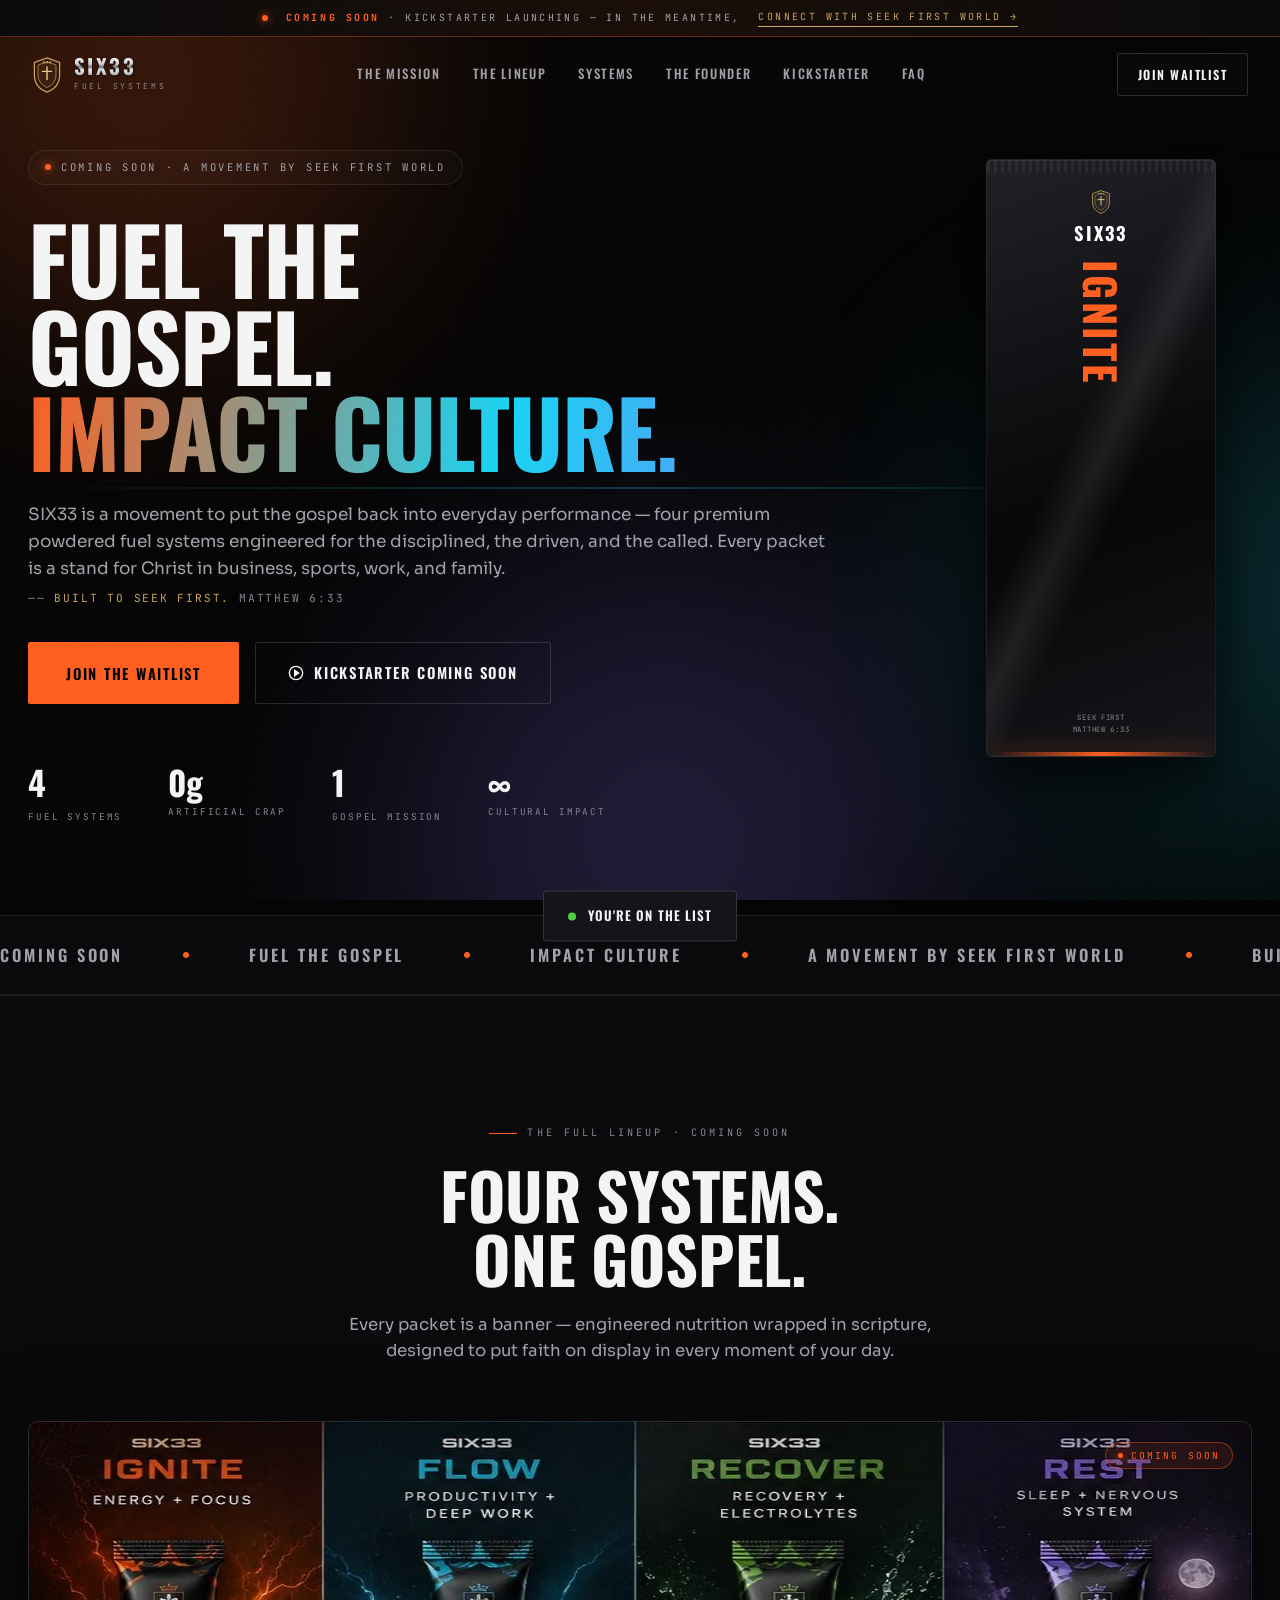
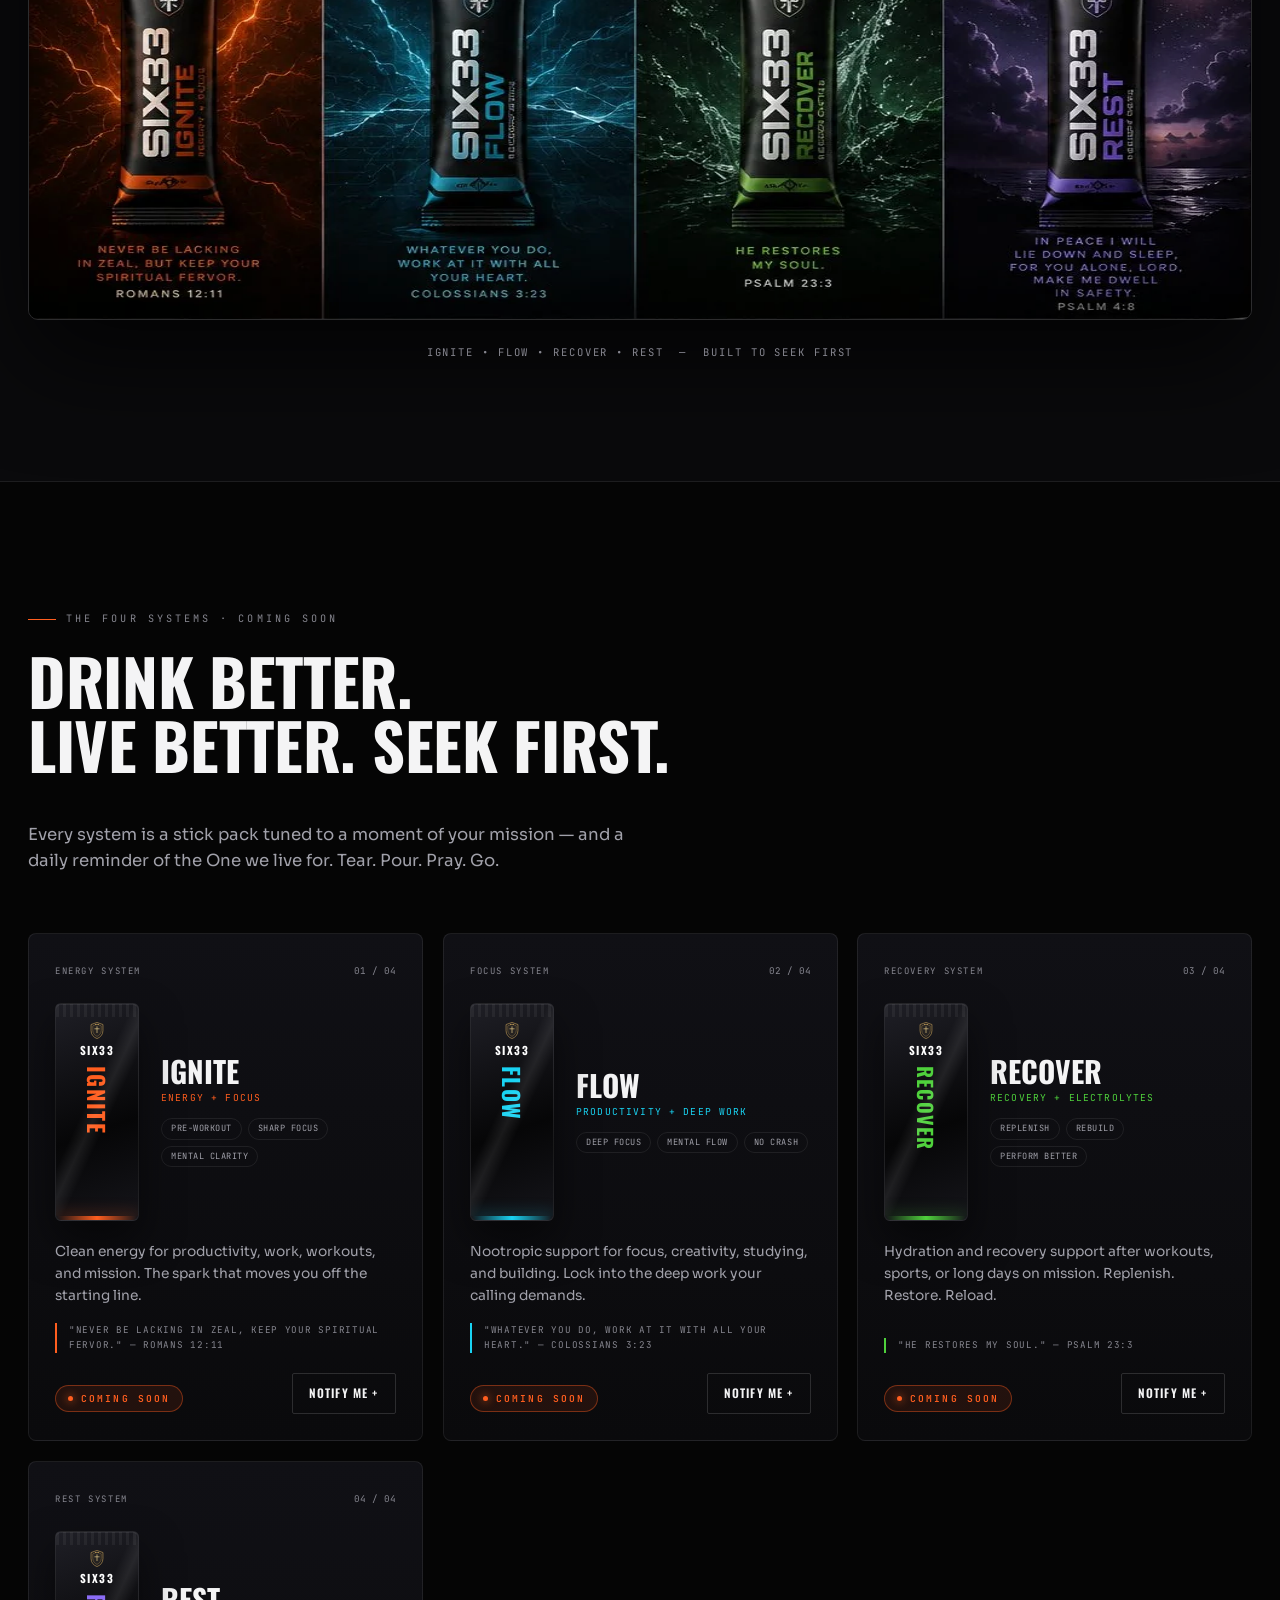
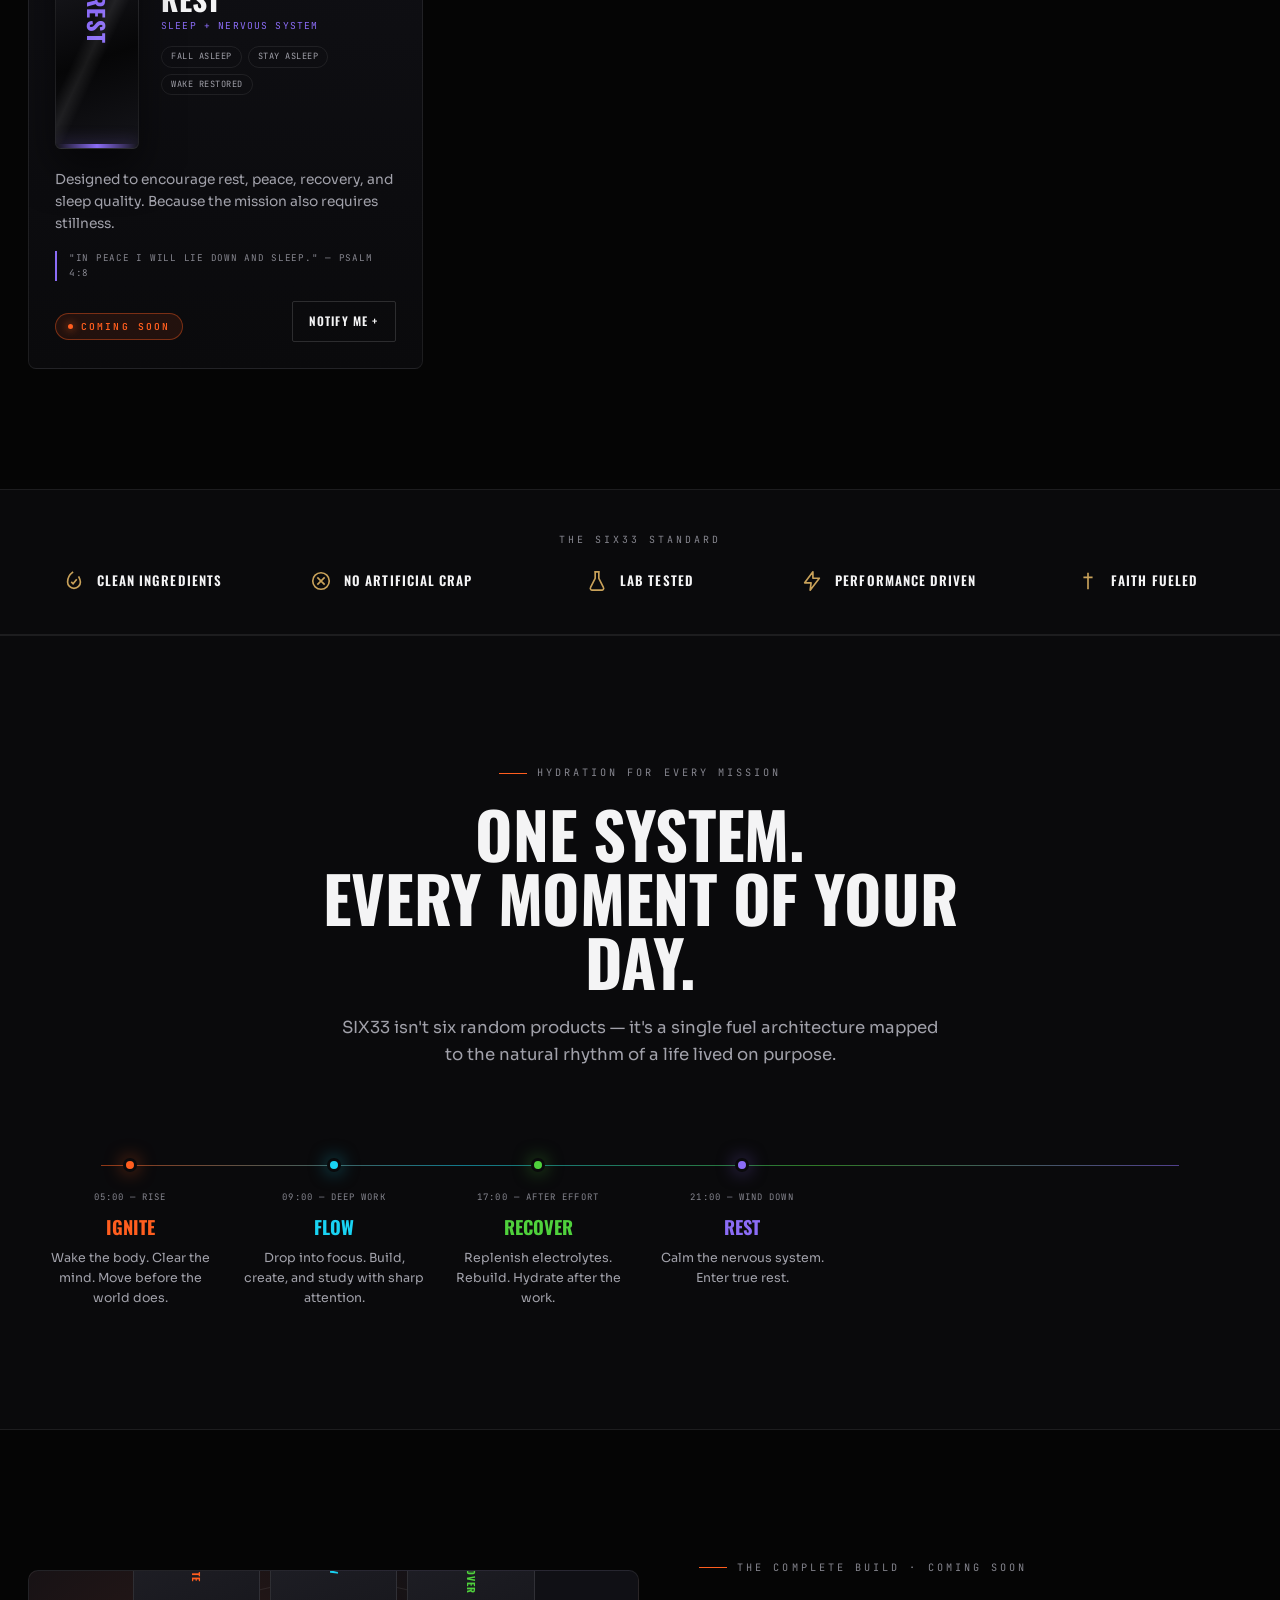
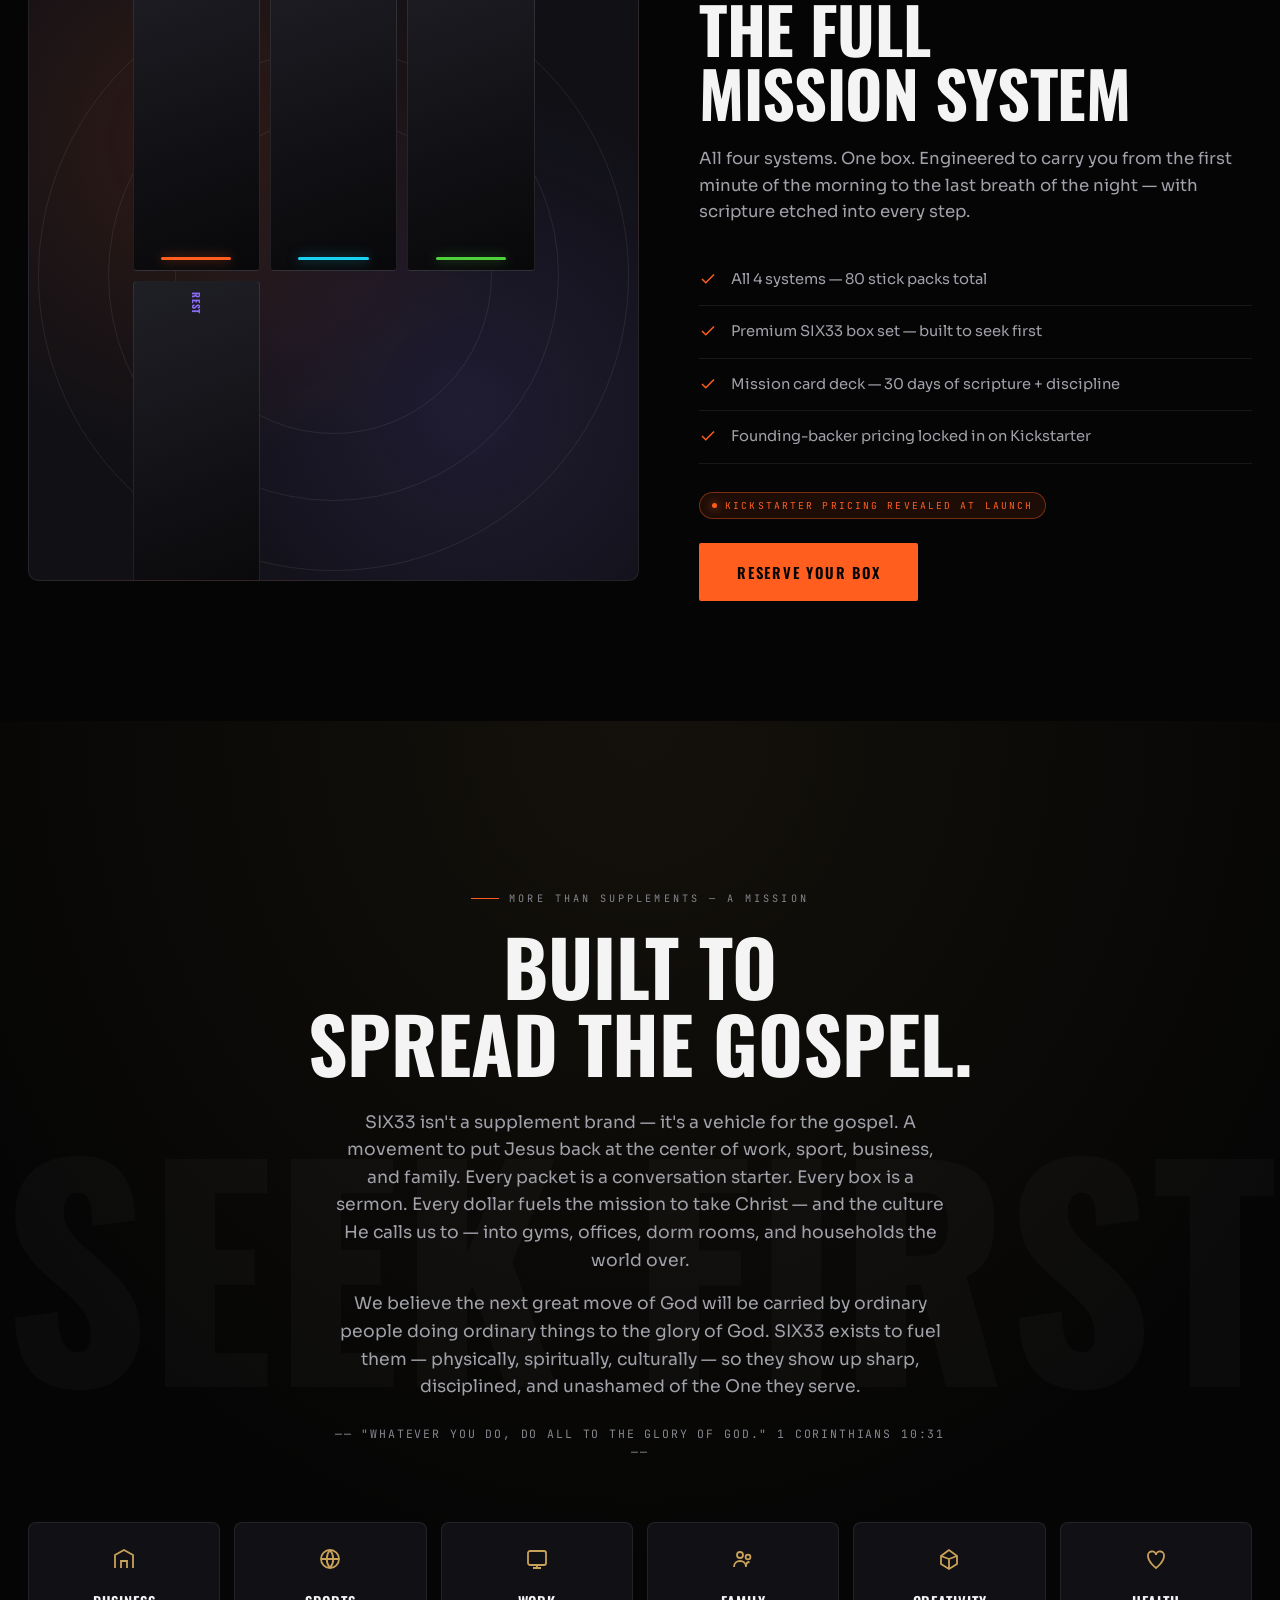
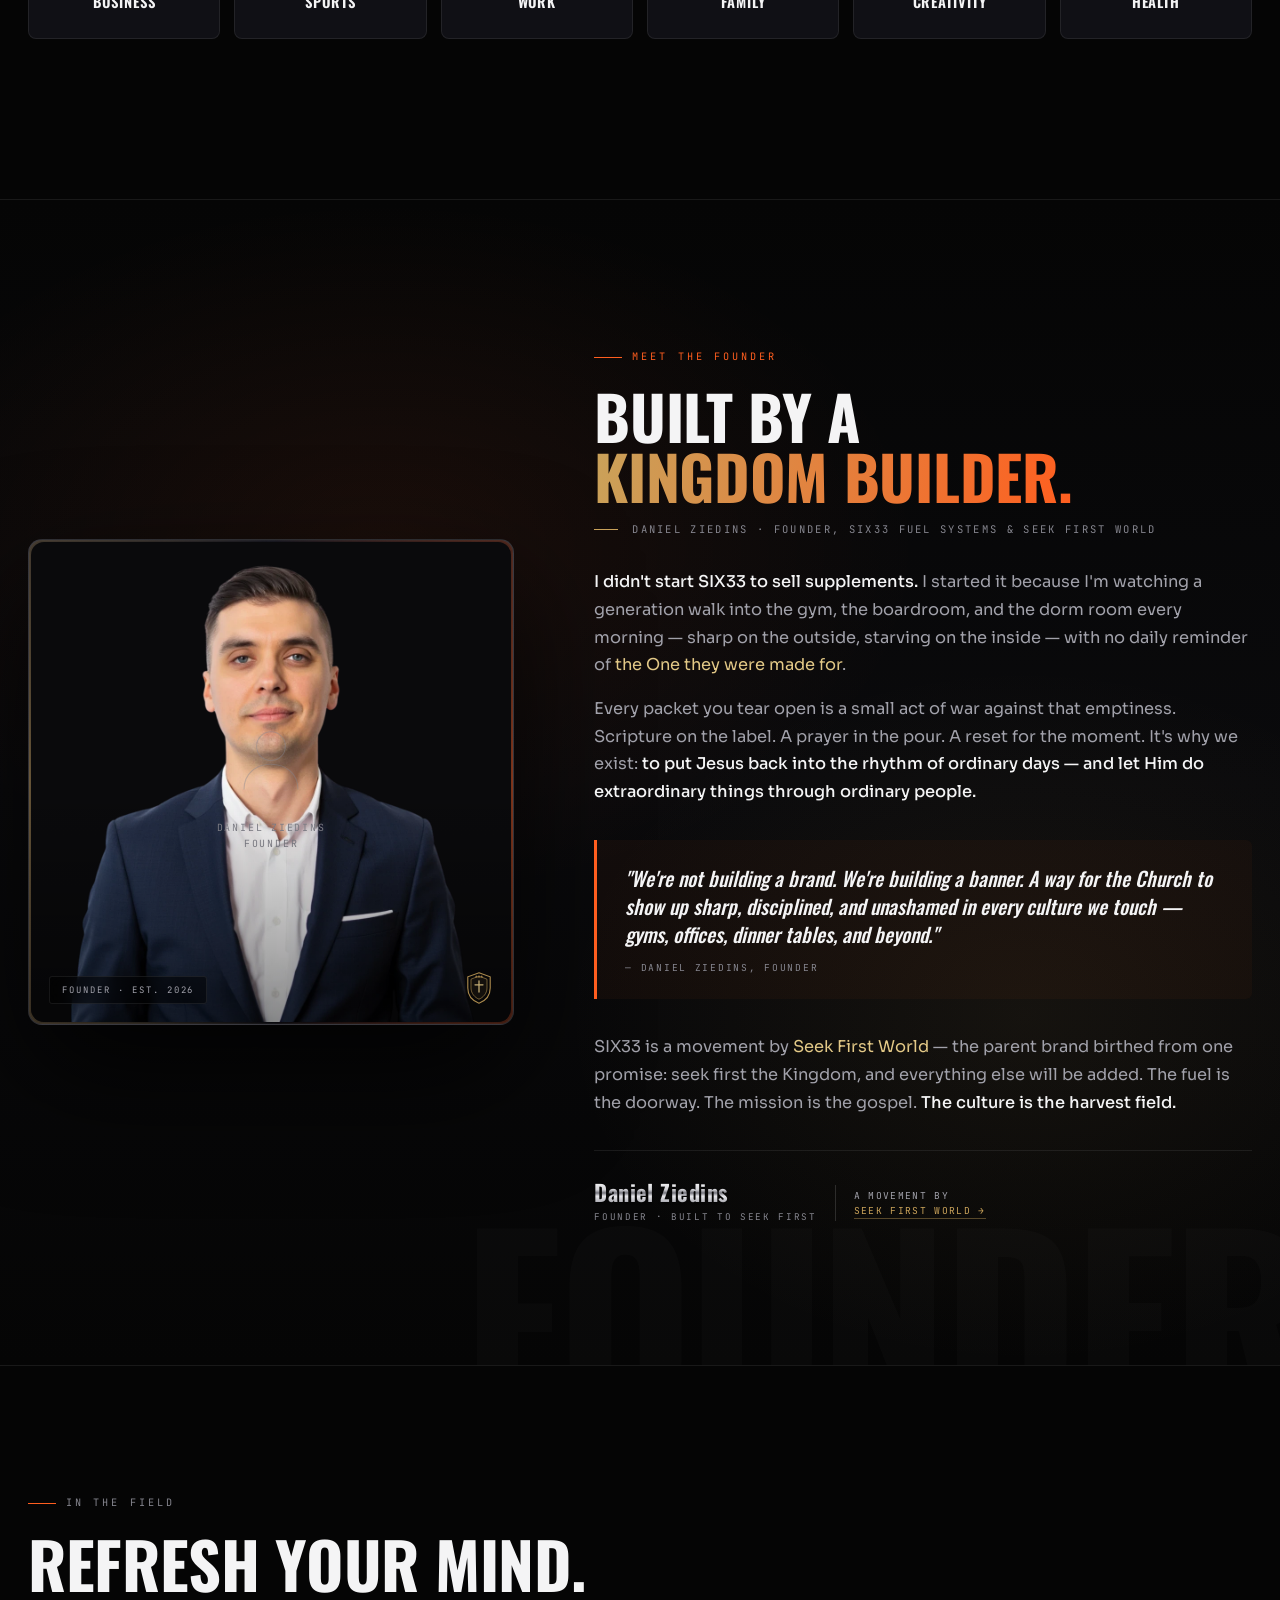
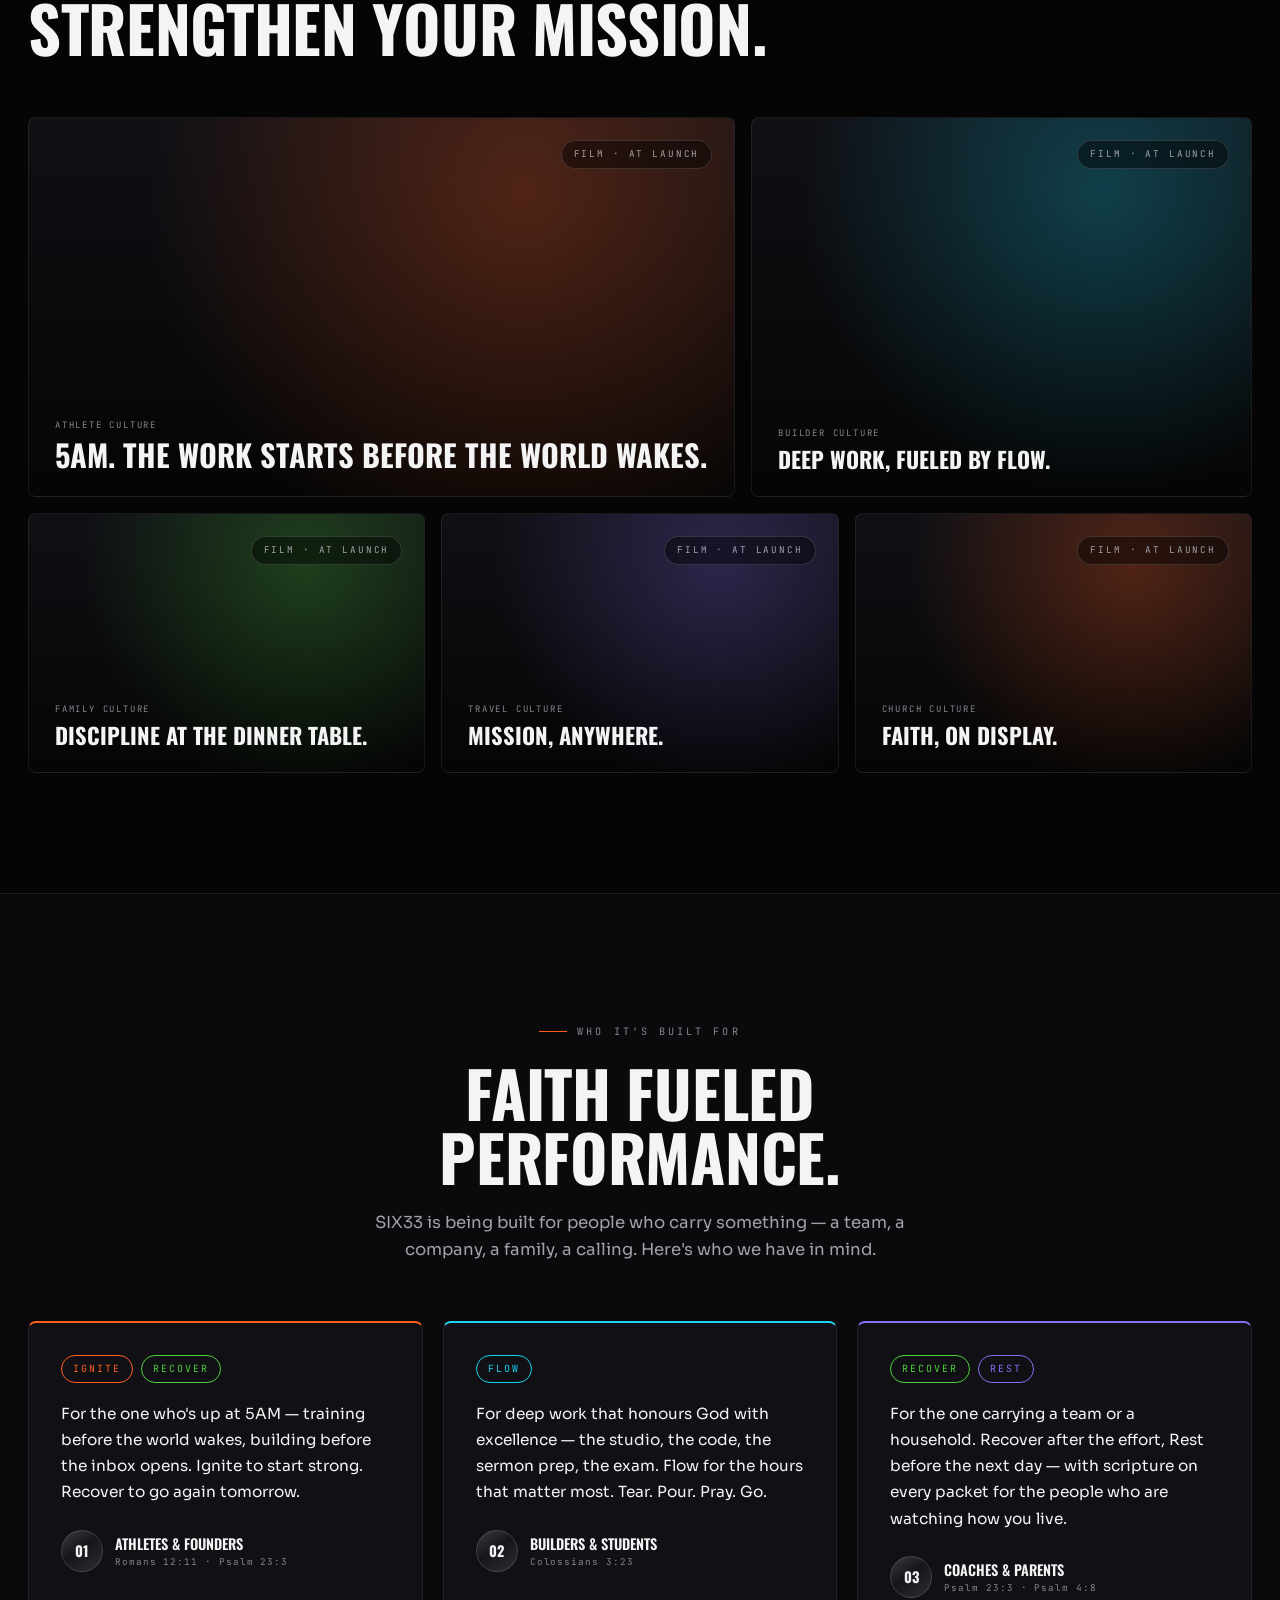
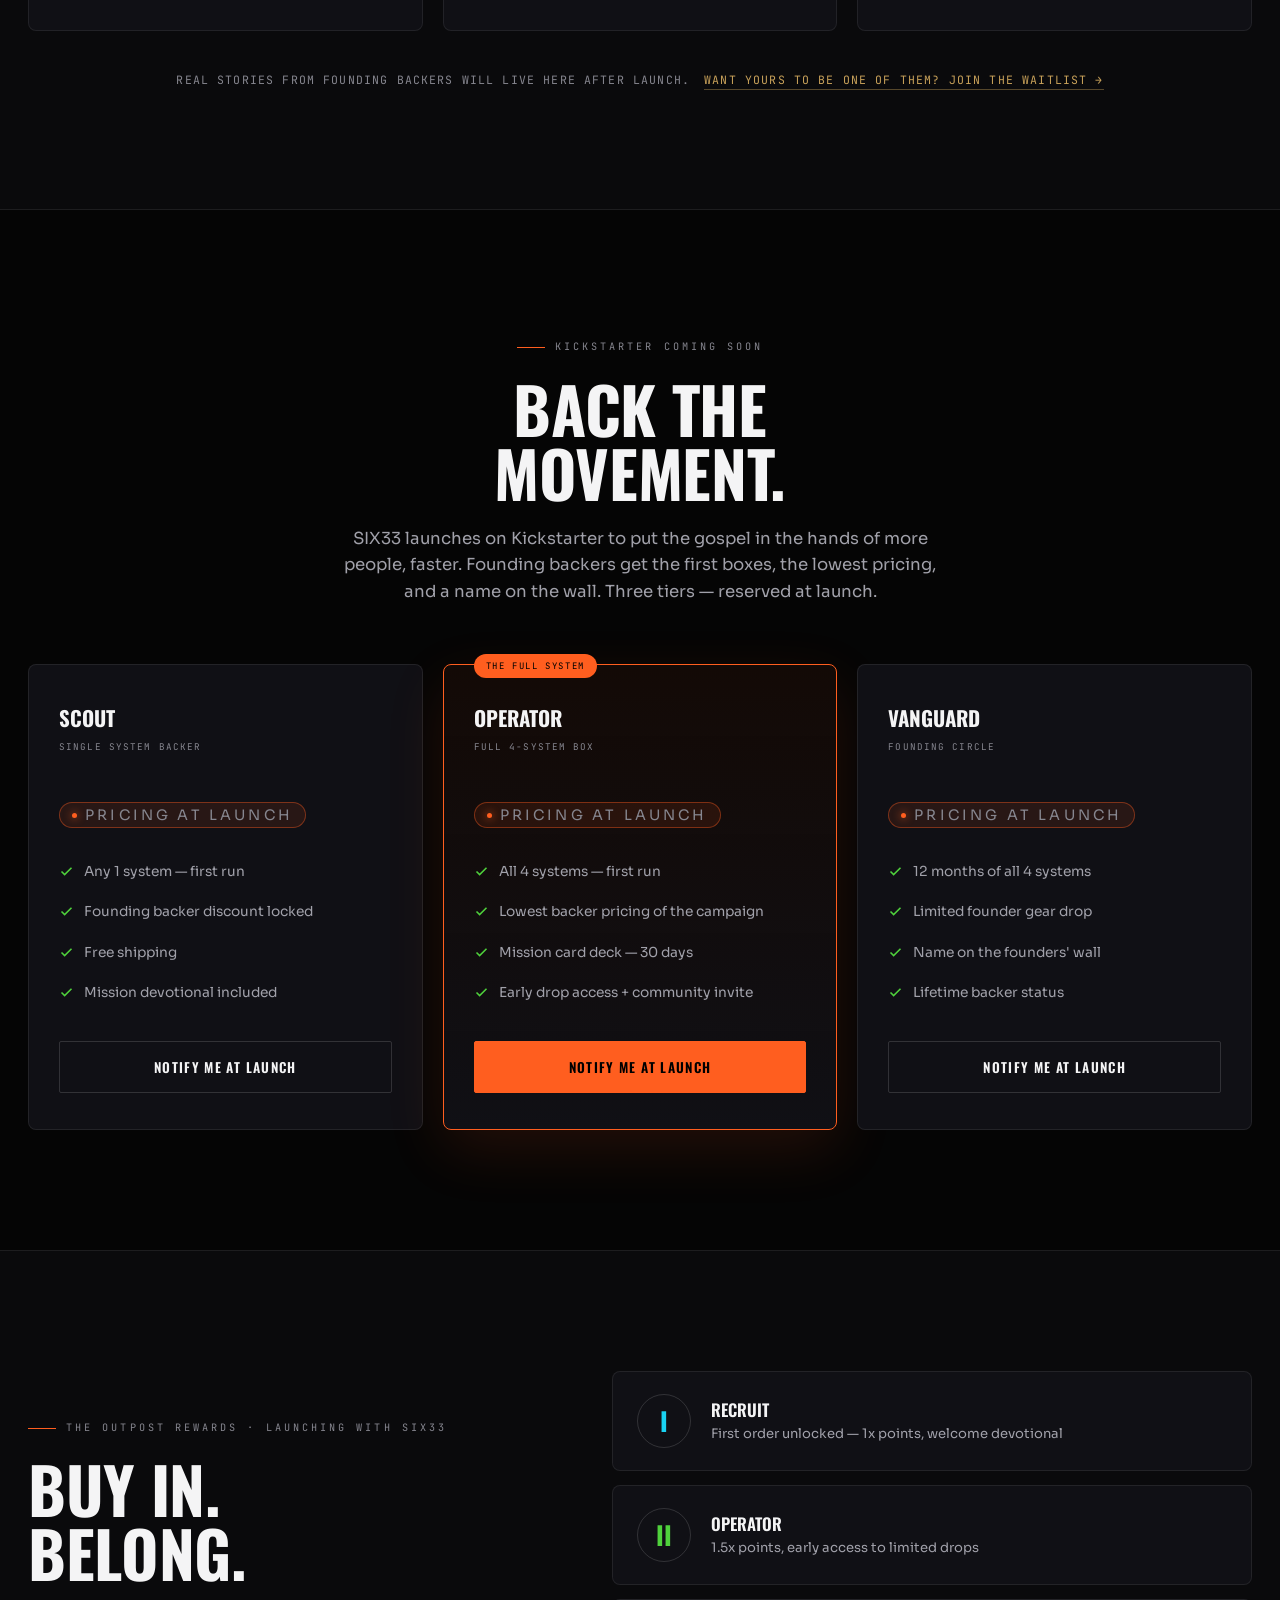
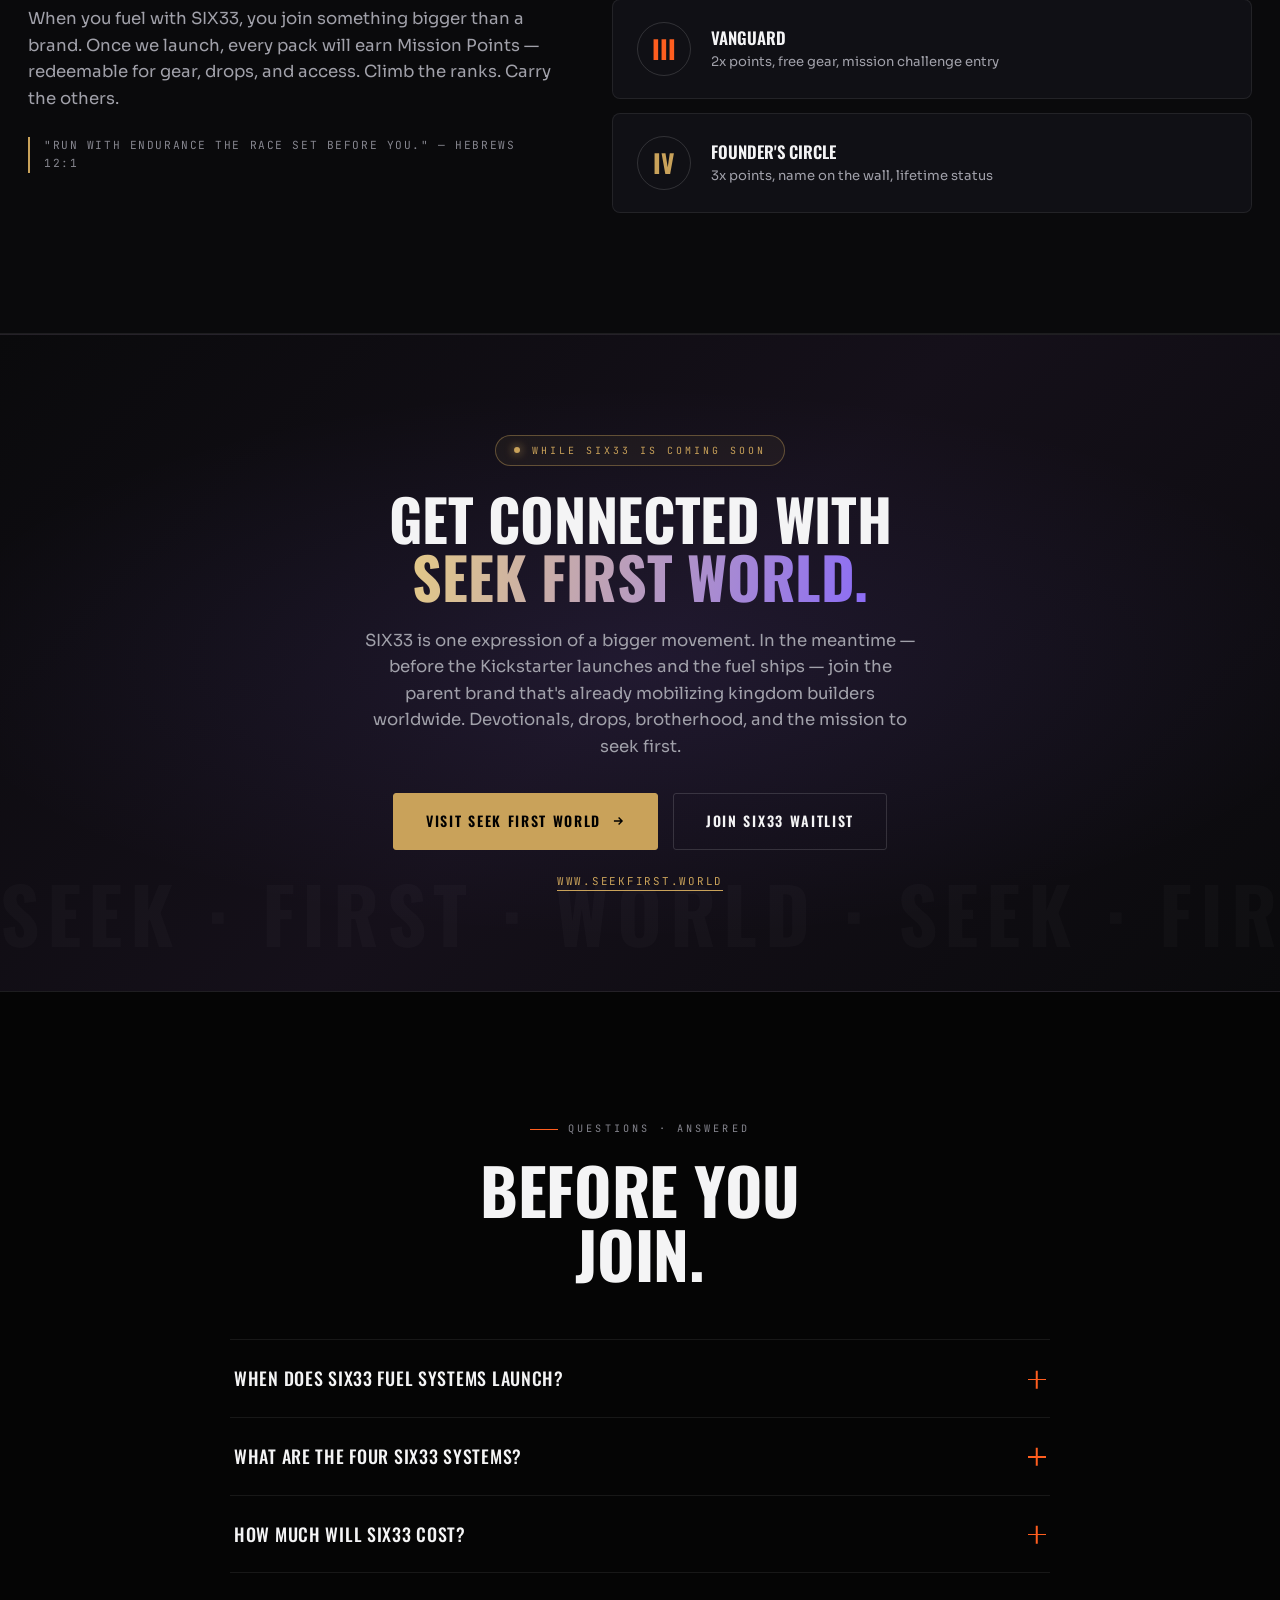
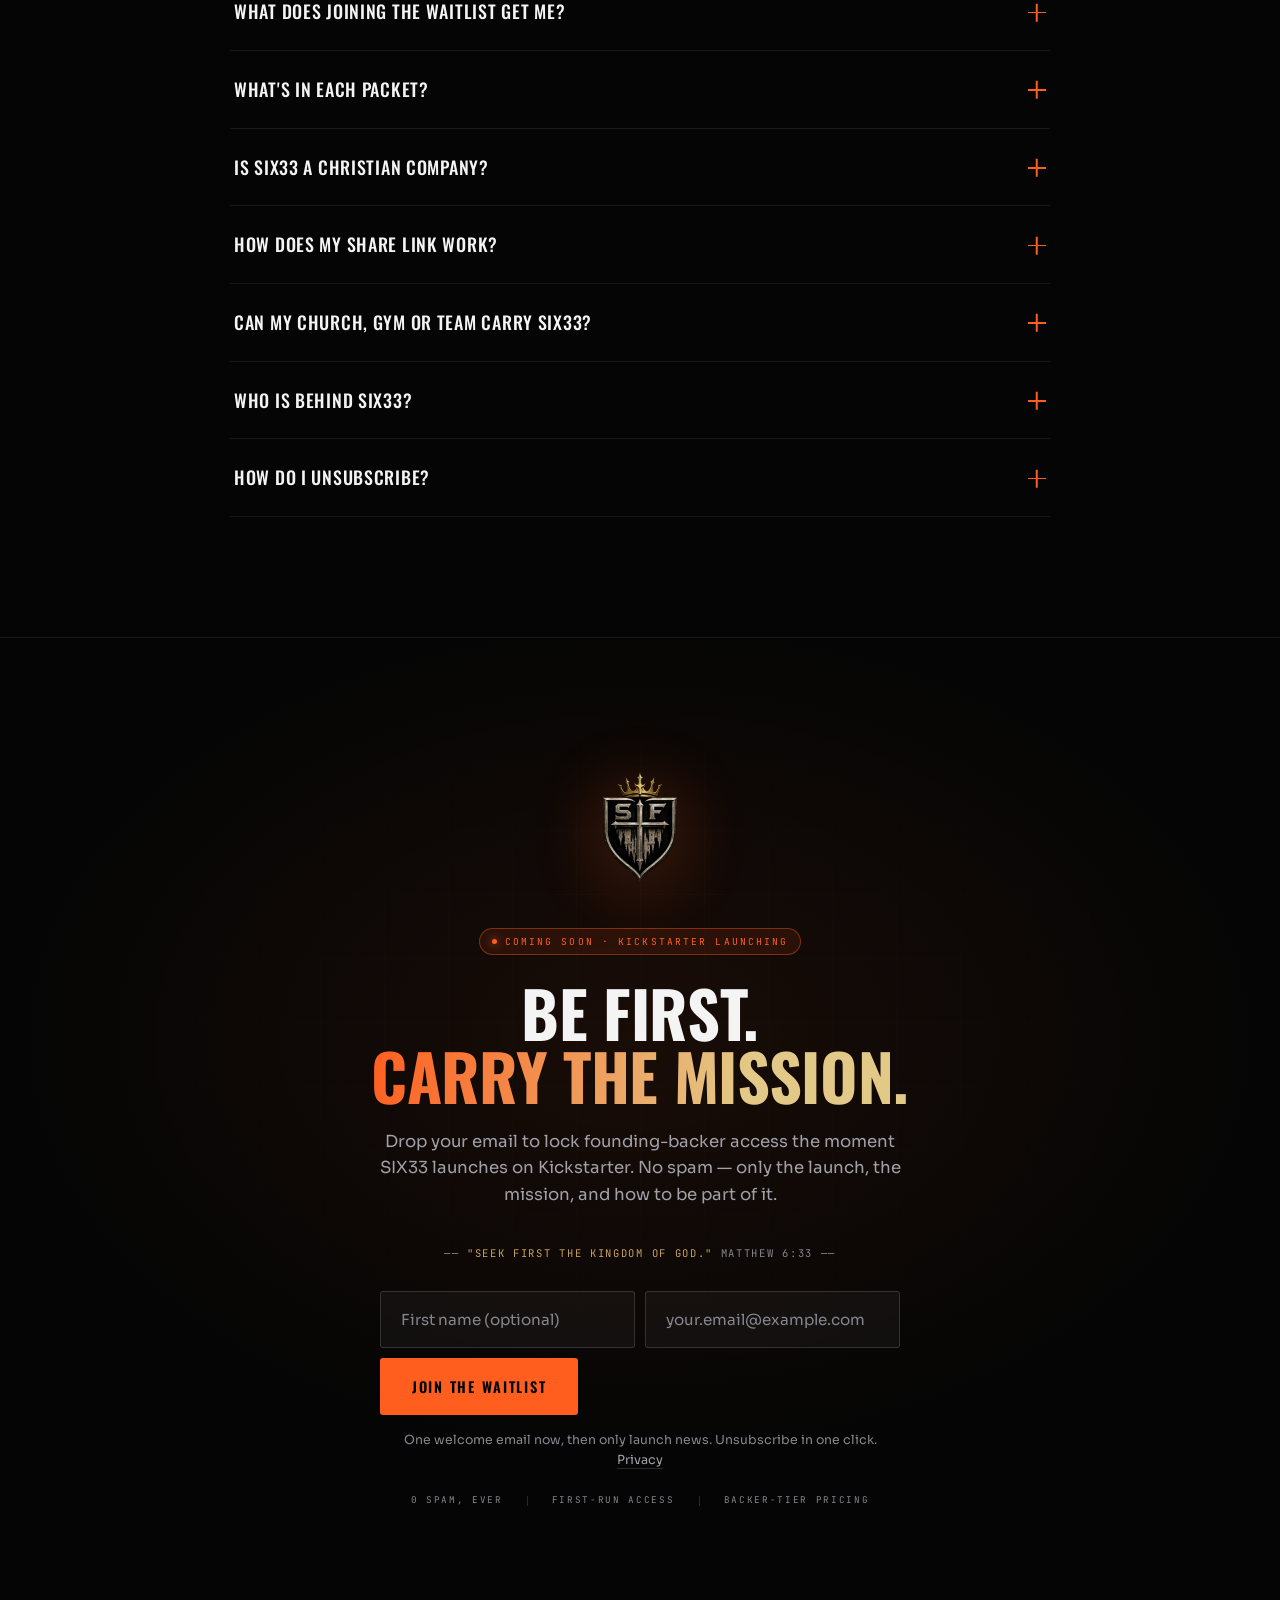
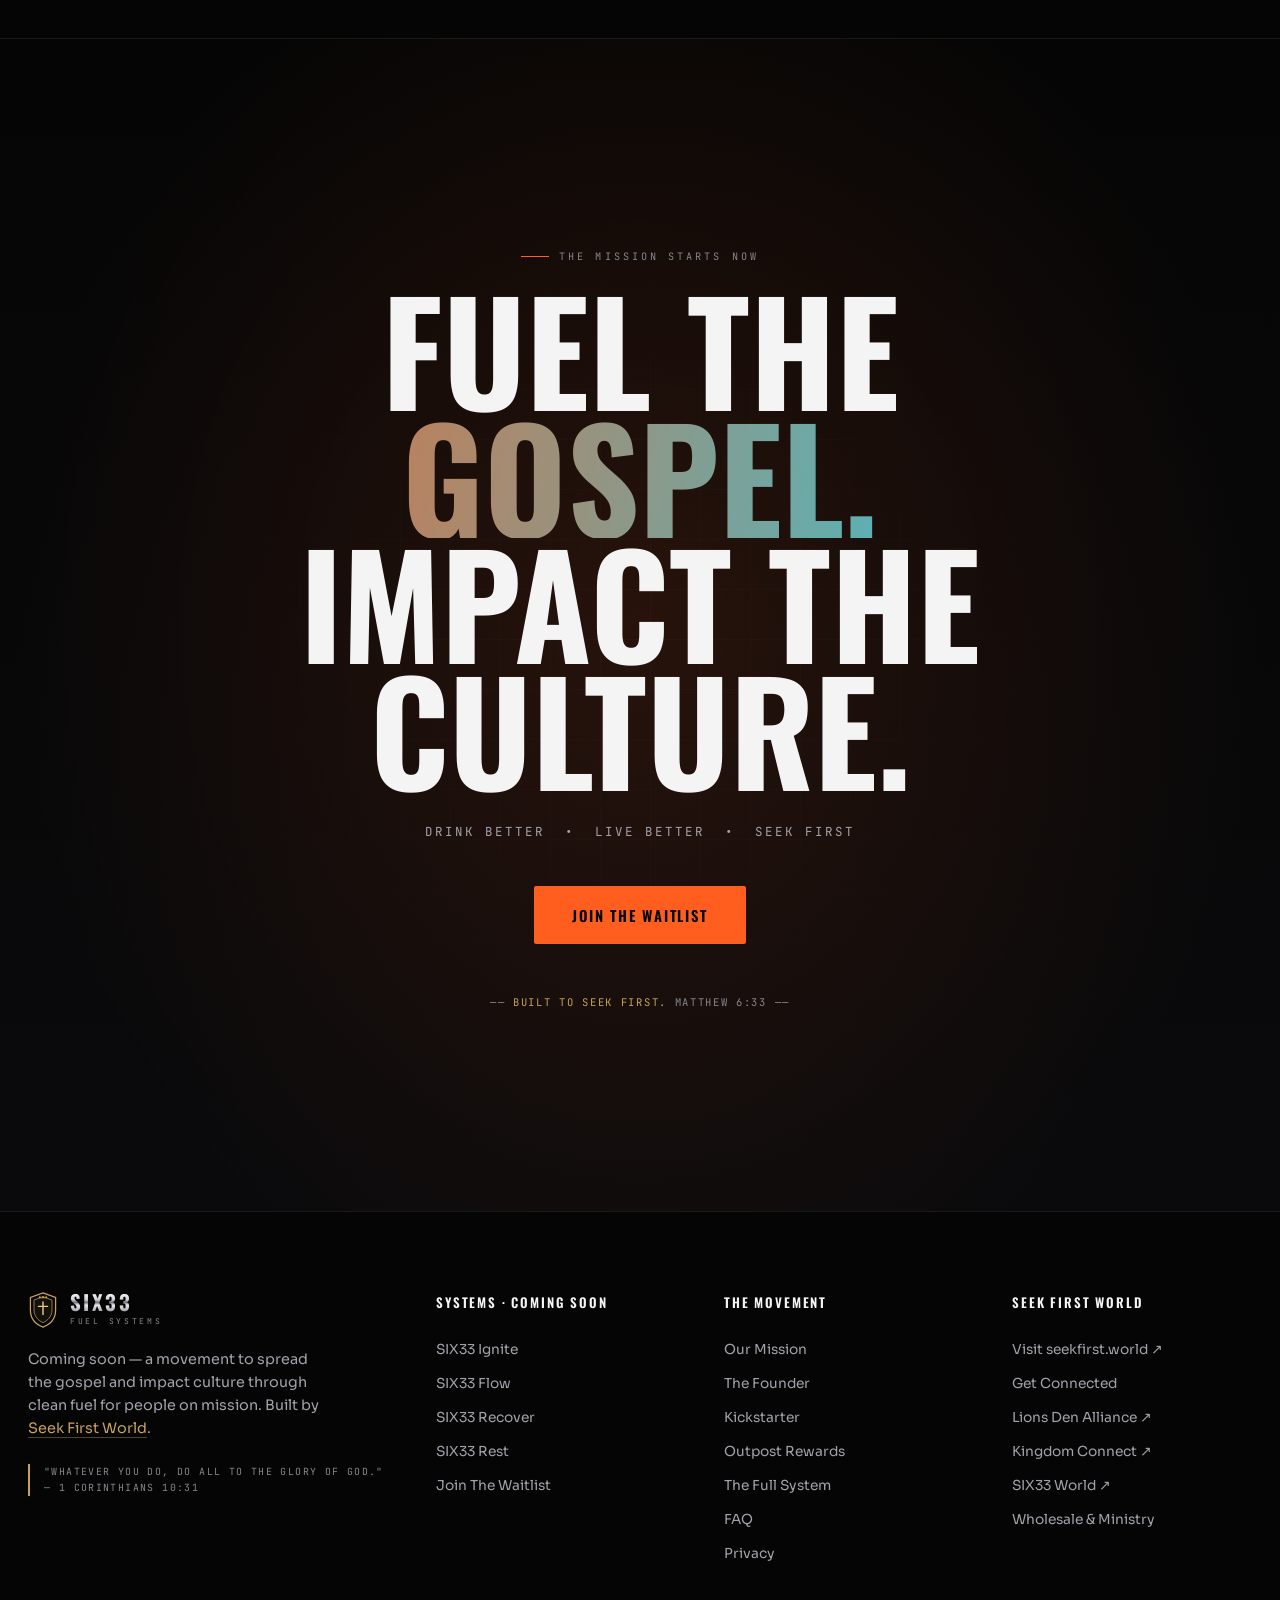
==== commit be976491: "Server-side waitlist, welcome email, referrals, honest content, FAQ Waitlist moves behind an edge fu" ====
--- a/index.html
+++ b/index.html
@@ -16,7 +16,7 @@
 <meta property="og:image" content="https://www.six33fuel.com/og.jpg" />
 <meta property="og:image:width" content="1200" />
 <meta property="og:image:height" content="630" />
-<meta property="og:image:alt" content="The SIX33 Fuel Systems lineup — Ignite, Flow, Recover and Rest stick packs." />
+<meta property="og:image:alt" content="SIX33 Fuel Systems — Fuel The Gospel. Impact Culture. Join the Kickstarter waitlist." />
 <meta property="og:url" content="https://www.six33fuel.com/" />
 <meta property="og:type" content="website" />
 <meta property="og:locale" content="en_CA" />
@@ -32,7 +32,7 @@
 
 <link rel="preconnect" href="https://fonts.googleapis.com" />
 <link rel="preconnect" href="https://fonts.gstatic.com" crossorigin />
-<link href="https://fonts.googleapis.com/css2?family=Oswald:wght@300;400;500;600;700&family=Sora:wght@300;400;500;600;700;800&family=JetBrains+Mono:wght@400;500&display=swap" rel="stylesheet" />
+<link href="https://fonts.googleapis.com/css2?family=Oswald:wght@400;500;600;700&family=Sora:wght@400;500;600;700&family=JetBrains+Mono:wght@400;500&display=swap" rel="stylesheet" />
 <style>
   /* ============================================================
      SIX33 FUEL SYSTEMS — Coming Soon · Pre-Launch Experience
@@ -43,7 +43,7 @@
   :root {
     --black:#050505; --black-2:#0a0a0c; --black-3:#101015; --panel:#14141a;
     --line:rgba(255,255,255,0.08); --line-2:rgba(255,255,255,0.14);
-    --text:#f4f4f5; --text-dim:#a1a1aa; --text-faint:#5c5c66;
+    --text:#f4f4f5; --text-dim:#a1a1aa; --text-faint:#86868f; /* was #5c5c66 = 2.8–3.1:1, failed AA on every surface */
     --gold:#c9a25a; --gold-soft:#e3c987;
     --ignite:#ff5e1f; --ignite-glow:rgba(255,94,31,0.55);
     --flow:#19d3f3; --flow-glow:rgba(25,211,243,0.5);
@@ -106,13 +106,16 @@
   @keyframes pulse { 0%,100%{opacity:1} 50%{opacity:0.3} }
   .hero h1 { font-family:var(--display); font-weight:700; font-size:clamp(2.9rem,7.2vw,6.8rem); line-height:0.94; letter-spacing:-0.01em; text-transform:uppercase; margin-bottom:8px; }
   .hero h1 .line { display:block; overflow:hidden; }
-  .hero h1 .line span { display:block; opacity:0; transform:translateY(110%); animation:rise 1s var(--ease) forwards; }
+  /* LCP: the headline is opaque from the first frame and only slides (a fade from
+     opacity 0 delays Largest Contentful Paint until the animation ends). */
+  .hero h1 .line span { display:block; transform:translateY(58%); animation:slideUp 1s var(--ease) forwards; }
+  @keyframes slideUp { to { transform:translateY(0); } }
   .hero h1 .line:nth-child(1) span { animation-delay:0.2s; }
   .hero h1 .line:nth-child(2) span { animation-delay:0.32s; }
   .hero h1 .line:nth-child(3) span { animation-delay:0.44s; }
   .hero h1 .grad { background:linear-gradient(100deg,var(--ignite),var(--flow) 50%,var(--rest)); -webkit-background-clip:text; background-clip:text; -webkit-text-fill-color:transparent; }
   @keyframes rise { to{opacity:1; transform:translateY(0);} }
-  .hero-sub { max-width:540px; font-size:1.06rem; color:var(--text-dim); margin:26px 0 8px; opacity:0; transform:translateY(20px); animation:rise 0.9s var(--ease) 0.7s forwards; }
+  .hero-sub { max-width:540px; font-size:1.06rem; color:var(--text-dim); margin:26px 0 8px; transform:translateY(14px); animation:slideUp 0.9s var(--ease) 0.25s forwards; }
   .hero-verse { font-family:var(--mono); font-size:0.7rem; letter-spacing:0.16em; color:var(--text-faint); margin-bottom:34px; text-transform:uppercase; opacity:0; animation:rise 0.9s var(--ease) 0.85s forwards; }
   .hero-verse span { color:var(--gold); }
   .hero-actions { display:flex; gap:16px; flex-wrap:wrap; opacity:0; transform:translateY(20px); animation:rise 0.9s var(--ease) 1s forwards; }
@@ -252,7 +255,7 @@
 
   /* LIFESTYLE */
   .lifestyle-grid { display:grid; grid-template-columns:repeat(12,1fr); gap:16px; margin-top:58px; }
-  .ls-card { border:1px solid var(--line); border-radius:8px; overflow:hidden; position:relative; min-height:260px; background:linear-gradient(180deg,var(--black-3),var(--black)); display:flex; flex-direction:column; justify-content:flex-end; padding:26px; transition:all 0.5s var(--ease); cursor:pointer; }
+  .ls-card { border:1px solid var(--line); border-radius:8px; overflow:hidden; position:relative; min-height:260px; background:linear-gradient(180deg,var(--black-3),var(--black)); display:flex; flex-direction:column; justify-content:flex-end; padding:26px; transition:all 0.5s var(--ease); }
   .ls-card::before { content:""; position:absolute; inset:0; opacity:0.5; transition:opacity 0.5s var(--ease); background:radial-gradient(circle at 70% 20%,var(--lsglow),transparent 65%); }
   .ls-card:hover { transform:translateY(-8px); border-color:var(--line-2); }
   .ls-card:hover::before { opacity:1; }
@@ -377,6 +380,64 @@
   .w-meta .x { width:1px; height:10px; background:var(--line-2); }
   .w-success { display:none; padding:24px; border:1px solid var(--recover); background:rgba(79,209,60,0.06); border-radius:4px; color:var(--recover); font-family:var(--mono); font-size:0.78rem; letter-spacing:0.1em; text-transform:uppercase; max-width:520px; margin:0 auto; }
   .w-success.show { display:block; animation:rise 0.6s var(--ease); }
+
+  /* ── Built For (replaces invented testimonials) ── */
+  .bf-systems { display:flex; gap:8px; margin-bottom:18px; }
+  .bf-systems span { font-family:var(--mono); font-size:0.62rem; letter-spacing:0.2em; text-transform:uppercase; border:1px solid currentColor; border-radius:100px; padding:5px 11px; }
+  .testi { border-top:2px solid var(--bf, var(--line)); }
+  .bf-note { text-align:center; margin-top:40px; font-family:var(--mono); font-size:0.72rem; letter-spacing:0.1em; text-transform:uppercase; color:var(--text-faint); }
+  .bf-note a { color:var(--gold); border-bottom:1px solid rgba(201,162,90,0.4); padding-bottom:2px; margin-left:6px; }
+  .bf-note a:hover { color:var(--gold-soft); }
+
+  /* ── Lifestyle: honest "film at launch" label instead of a play button ── */
+  .ls-soon { position:absolute; top:22px; right:22px; font-family:var(--mono); font-size:0.58rem; letter-spacing:0.2em; text-transform:uppercase; color:var(--text-dim); border:1px solid var(--line-2); border-radius:100px; padding:6px 12px; background:rgba(0,0,0,0.45); backdrop-filter:blur(8px); }
+
+  /* ── Trust row label ── */
+  .trust-label { text-align:center; font-family:var(--mono); font-size:0.62rem; letter-spacing:0.3em; text-transform:uppercase; color:var(--text-faint); margin-bottom:22px; }
+
+  /* ── FAQ ── */
+  .faq { padding:120px 0; }
+  .faq-list { max-width:820px; margin:54px auto 0; border-top:1px solid var(--line); }
+  .faq-item { border-bottom:1px solid var(--line); }
+  .faq-item summary { list-style:none; cursor:pointer; display:flex; align-items:center; justify-content:space-between; gap:24px; padding:24px 4px; font-family:var(--display); font-weight:500; font-size:1.12rem; letter-spacing:0.04em; text-transform:uppercase; color:var(--text); transition:color 0.3s var(--ease); }
+  .faq-item summary::-webkit-details-marker { display:none; }
+  .faq-item summary:hover { color:var(--gold-soft); }
+  .faq-icon { position:relative; flex:0 0 18px; height:18px; }
+  .faq-icon::before, .faq-icon::after { content:""; position:absolute; left:0; right:0; top:50%; height:1.5px; background:var(--ignite); transition:transform 0.35s var(--ease); }
+  .faq-icon::after { transform:rotate(90deg); }
+  .faq-item[open] .faq-icon::after { transform:rotate(0deg); }
+  .faq-a { padding:0 4px 26px; max-width:680px; }
+  .faq-a p { color:var(--text-dim); font-size:0.98rem; line-height:1.75; }
+  .faq-a a { color:var(--gold); border-bottom:1px solid rgba(201,162,90,0.4); }
+
+  /* ── Waitlist: privacy line + share panel ── */
+  .w-privacy { margin:16px auto 0; max-width:520px; font-size:0.78rem; color:var(--text-faint); }
+  .w-privacy a { color:var(--text-dim); border-bottom:1px solid var(--line-2); }
+  .share-panel { display:none; max-width:560px; margin:22px auto 0; text-align:left; border:1px solid rgba(255,94,31,0.35); background:linear-gradient(135deg,rgba(255,94,31,0.08),rgba(255,255,255,0.01)); border-radius:8px; padding:26px; }
+  .share-panel.show { display:block; animation:rise 0.6s var(--ease); }
+  .sp-title { font-family:var(--display); font-weight:700; font-size:1.5rem; text-transform:uppercase; letter-spacing:0.02em; line-height:1.1; }
+  .sp-lead { color:var(--text-dim); font-size:0.92rem; margin:8px 0 18px; }
+  .sp-link { display:flex; gap:8px; }
+  .sp-link input { flex:1; min-width:0; padding:14px 16px; background:rgba(0,0,0,0.45); border:1px dashed rgba(201,162,90,0.5); border-radius:3px; color:var(--gold-soft); font-family:var(--mono); font-size:0.82rem; }
+  .sp-copy { font-family:var(--display); font-weight:600; font-size:0.82rem; letter-spacing:0.12em; text-transform:uppercase; padding:0 20px; background:var(--ignite); color:#000; border-radius:3px; white-space:nowrap; transition:all 0.3s var(--ease); }
+  .sp-copy:hover { box-shadow:0 8px 30px var(--ignite-glow); }
+  .sp-copy.done { background:var(--recover); }
+  .sp-channels { display:flex; flex-wrap:wrap; gap:8px; margin-top:14px; }
+  .sp-channels a, .sp-channels button { font-family:var(--mono); font-size:0.66rem; letter-spacing:0.14em; text-transform:uppercase; color:var(--text-dim); border:1px solid var(--line-2); border-radius:100px; padding:8px 14px; transition:all 0.3s var(--ease); }
+  .sp-channels a:hover, .sp-channels button:hover { color:var(--text); border-color:var(--ignite); }
+  .sp-count { margin-top:18px; padding-top:16px; border-top:1px solid var(--line); font-family:var(--mono); font-size:0.7rem; letter-spacing:0.12em; text-transform:uppercase; color:var(--text-faint); display:flex; justify-content:space-between; gap:12px; flex-wrap:wrap; }
+  .sp-count b { color:var(--gold); font-size:0.9rem; }
+  .sp-reset { color:var(--text-faint); text-decoration:underline; text-underline-offset:3px; font:inherit; letter-spacing:inherit; text-transform:inherit; }
+
+  /* ── Invited-by banner (arrived through someone's share link) ── */
+  .invite-note { display:none; max-width:520px; margin:0 auto 18px; font-family:var(--mono); font-size:0.7rem; letter-spacing:0.14em; text-transform:uppercase; color:var(--gold); border:1px solid rgba(201,162,90,0.35); border-radius:100px; padding:9px 16px; }
+  .invite-note.show { display:inline-block; }
+  @media (max-width:640px) {
+    .faq { padding:80px 0; }
+    .faq-item summary { font-size:0.98rem; }
+    .sp-link { flex-direction:column; }
+    .sp-copy { padding:14px; }
+  }
 
   /* Accessibility helper */
   .sr-only { position:absolute; width:1px; height:1px; padding:0; margin:-1px; overflow:hidden; clip:rect(0,0,0,0); white-space:nowrap; border:0; }
@@ -593,7 +654,9 @@
         "name": "Seek First World",
         "url": "https://www.seekfirst.world"
       },
-      "founder": { "@id": "https://www.six33fuel.com/#founder" }
+      "founder": {
+        "@id": "https://www.six33fuel.com/#founder"
+      }
     },
     {
       "@type": "Person",
@@ -601,7 +664,9 @@
       "name": "Daniel Ziedins",
       "url": "https://danielziedins.com",
       "jobTitle": "Founder",
-      "worksFor": { "@id": "https://www.six33fuel.com/#organization" }
+      "worksFor": {
+        "@id": "https://www.six33fuel.com/#organization"
+      }
     },
     {
       "@type": "WebSite",
@@ -609,15 +674,21 @@
       "url": "https://www.six33fuel.com/",
       "name": "SIX33 Fuel Systems",
       "inLanguage": "en",
-      "publisher": { "@id": "https://www.six33fuel.com/#organization" }
+      "publisher": {
+        "@id": "https://www.six33fuel.com/#organization"
+      }
     },
     {
       "@type": "WebPage",
       "@id": "https://www.six33fuel.com/#webpage",
       "url": "https://www.six33fuel.com/",
       "name": "SIX33 Fuel Systems — Coming Soon · Built To Seek First",
-      "isPartOf": { "@id": "https://www.six33fuel.com/#website" },
-      "about": { "@id": "https://www.six33fuel.com/#organization" },
+      "isPartOf": {
+        "@id": "https://www.six33fuel.com/#website"
+      },
+      "about": {
+        "@id": "https://www.six33fuel.com/#organization"
+      },
       "primaryImageOfPage": "https://www.six33fuel.com/og.jpg"
     },
     {
@@ -625,39 +696,131 @@
       "@id": "https://www.six33fuel.com/#lineup",
       "name": "SIX33 Fuel Systems Lineup",
       "description": "Four powdered fuel systems: Ignite for energy and focus, Flow for deep work, Recover for electrolytes and recovery, and Rest for sleep and nervous-system support.",
-      "brand": { "@id": "https://www.six33fuel.com/#organization" },
+      "brand": {
+        "@id": "https://www.six33fuel.com/#organization"
+      },
       "image": "https://www.six33fuel.com/og.jpg",
       "hasVariant": [
-        { "@type": "Product", "name": "SIX33 Ignite", "description": "Energy + focus. Romans 12:11.", "brand": { "@id": "https://www.six33fuel.com/#organization" } },
-        { "@type": "Product", "name": "SIX33 Flow", "description": "Productivity + deep work. Colossians 3:23.", "brand": { "@id": "https://www.six33fuel.com/#organization" } },
-        { "@type": "Product", "name": "SIX33 Recover", "description": "Recovery + electrolytes. Psalm 23:3.", "brand": { "@id": "https://www.six33fuel.com/#organization" } },
-        { "@type": "Product", "name": "SIX33 Rest", "description": "Sleep + nervous system. Psalm 4:8.", "brand": { "@id": "https://www.six33fuel.com/#organization" } }
+        {
+          "@type": "Product",
+          "name": "SIX33 Ignite",
+          "description": "Energy + focus. Romans 12:11.",
+          "brand": {
+            "@id": "https://www.six33fuel.com/#organization"
+          }
+        },
+        {
+          "@type": "Product",
+          "name": "SIX33 Flow",
+          "description": "Productivity + deep work. Colossians 3:23.",
+          "brand": {
+            "@id": "https://www.six33fuel.com/#organization"
+          }
+        },
+        {
+          "@type": "Product",
+          "name": "SIX33 Recover",
+          "description": "Recovery + electrolytes. Psalm 23:3.",
+          "brand": {
+            "@id": "https://www.six33fuel.com/#organization"
+          }
+        },
+        {
+          "@type": "Product",
+          "name": "SIX33 Rest",
+          "description": "Sleep + nervous system. Psalm 4:8.",
+          "brand": {
+            "@id": "https://www.six33fuel.com/#organization"
+          }
+        }
       ]
     },
     {
       "@type": "FAQPage",
       "@id": "https://www.six33fuel.com/#faq",
-      "isPartOf": { "@id": "https://www.six33fuel.com/#webpage" },
+      "isPartOf": {
+        "@id": "https://www.six33fuel.com/#webpage"
+      },
       "mainEntity": [
         {
           "@type": "Question",
           "name": "When does SIX33 Fuel Systems launch?",
-          "acceptedAnswer": { "@type": "Answer", "text": "SIX33 Fuel Systems launches on Kickstarter. Join the waitlist to be notified the moment the campaign goes live and to lock in founding-backer pricing." }
+          "acceptedAnswer": {
+            "@type": "Answer",
+            "text": "SIX33 launches on Kickstarter. The date hasn't been announced yet — waitlist members hear first, before it's announced anywhere else."
+          }
         },
         {
           "@type": "Question",
-          "name": "What are the four SIX33 fuel systems?",
-          "acceptedAnswer": { "@type": "Answer", "text": "Ignite for energy and focus, Flow for productivity and deep work, Recover for recovery and electrolytes, and Rest for sleep and nervous-system support. Each system carries its own scripture." }
+          "name": "What are the four SIX33 systems?",
+          "acceptedAnswer": {
+            "@type": "Answer",
+            "text": "Ignite for energy and focus, Flow for productivity and deep work, Recover for recovery and electrolytes, and Rest for sleep and nervous-system support. Each is a powdered stick pack carrying its own scripture."
+          }
+        },
+        {
+          "@type": "Question",
+          "name": "How much will SIX33 cost?",
+          "acceptedAnswer": {
+            "@type": "Answer",
+            "text": "Pricing is revealed on launch day. There will be three backer tiers — Scout (one system), Operator (the full four-system box) and Vanguard (the founding circle) — and founding backers get the campaign's lowest pricing."
+          }
         },
         {
           "@type": "Question",
           "name": "What does joining the waitlist get me?",
-          "acceptedAnswer": { "@type": "Answer", "text": "Waitlist members get first access to the Kickstarter campaign, founding-backer tier pricing, and first-run product. No spam — only the launch and the mission." }
+          "acceptedAnswer": {
+            "@type": "Answer",
+            "text": "First word the moment the Kickstarter goes live, access to founding-backer pricing, and first-run boxes. You'll get one welcome email now, and after that only launch news and the mission — no spam."
+          }
         },
         {
           "@type": "Question",
-          "name": "Who is behind SIX33 Fuel Systems?",
-          "acceptedAnswer": { "@type": "Answer", "text": "SIX33 Fuel Systems is founded by Daniel Ziedins and is a movement by Seek First World, built on Matthew 6:33 — seek first the Kingdom of God." }
+          "name": "What's in each packet?",
+          "acceptedAnswer": {
+            "@type": "Answer",
+            "text": "Full ingredient panels for every system will be published before the campaign goes live, so you can see exactly what you're backing. The standard we're building to: clean ingredients, nothing artificial, lab tested."
+          }
+        },
+        {
+          "@type": "Question",
+          "name": "Is SIX33 a Christian company?",
+          "acceptedAnswer": {
+            "@type": "Answer",
+            "text": "Yes. SIX33 is a movement by Seek First World, named for Matthew 6:33 — seek first the Kingdom of God. Scripture is printed on every packet. The fuel is the doorway; the gospel is the mission."
+          }
+        },
+        {
+          "@type": "Question",
+          "name": "How does my share link work?",
+          "acceptedAnswer": {
+            "@type": "Answer",
+            "text": "When you join, you get a personal link. Everyone who joins the waitlist through it is counted to your name, and you can check your count on this page anytime."
+          }
+        },
+        {
+          "@type": "Question",
+          "name": "Can my church, gym or team carry SIX33?",
+          "acceptedAnswer": {
+            "@type": "Answer",
+            "text": "We'd love that. Email hello@thykingdom.net about wholesale and ministry partnerships and we'll be in touch before launch."
+          }
+        },
+        {
+          "@type": "Question",
+          "name": "Who is behind SIX33?",
+          "acceptedAnswer": {
+            "@type": "Answer",
+            "text": "SIX33 Fuel Systems was founded by Daniel Ziedins and is part of Seek First World and the Thy Kingdom Network."
+          }
+        },
+        {
+          "@type": "Question",
+          "name": "How do I unsubscribe?",
+          "acceptedAnswer": {
+            "@type": "Answer",
+            "text": "Every email has a one-click unsubscribe link. We never sell or share your email — see the privacy note."
+          }
         }
       ]
     }
@@ -699,6 +862,7 @@
     <a href="#products">Systems</a>
     <a href="#founder">The Founder</a>
     <a href="#kickstarter">Kickstarter</a>
+    <a href="#faq">FAQ</a>
   </div>
   <button class="nav-cta magnetic" data-waitlist>Join Waitlist</button>
   <button class="burger" id="burger" type="button" aria-label="Open menu" aria-expanded="false" aria-controls="navLinks">
@@ -726,9 +890,9 @@
       </a>
     </div>
     <div class="hero-stats">
-      <div class="hero-stat"><div class="num count-up" data-target="4">0</div><div class="lbl">Fuel Systems</div></div>
+      <div class="hero-stat"><div class="num count-up" data-target="4">4</div><div class="lbl">Fuel Systems</div></div>
       <div class="hero-stat"><div class="num">0g</div><div class="lbl">Artificial Crap</div></div>
-      <div class="hero-stat"><div class="num count-up" data-target="1">0</div><div class="lbl">Gospel Mission</div></div>
+      <div class="hero-stat"><div class="num count-up" data-target="1">1</div><div class="lbl">Gospel Mission</div></div>
       <div class="hero-stat"><div class="num">∞</div><div class="lbl">Cultural Impact</div></div>
     </div>
   </div>
@@ -770,8 +934,8 @@
     <div class="showcase-frame reveal d1" style="position:relative;">
       <div class="cs-corner"><span class="cs-pill"><span class="dot"></span> Coming Soon</span></div>
       <picture>
-        <source srcset="six33-lineup.webp" type="image/webp" />
-        <img src="six33-lineup.jpg" width="1536" height="1024" alt="SIX33 Fuel Systems lineup — Ignite, Flow, Recover, Rest stick packs with the Seek First World box set" loading="lazy" decoding="async" />
+        <source srcset="six33-four-systems.webp" type="image/webp" />
+        <img src="six33-four-systems.jpg" width="1010" height="497" alt="The four SIX33 stick packs — Ignite (energy + focus, Romans 12:11), Flow (deep work, Colossians 3:23), Recover (electrolytes, Psalm 23:3) and Rest (sleep, Psalm 4:8)" loading="lazy" decoding="async" />
       </picture>
     </div>
     <div class="showcase-cap reveal d2">Ignite &bull; Flow &bull; Recover &bull; Rest &nbsp;&mdash;&nbsp; Built To Seek First</div>
@@ -875,6 +1039,7 @@
 
 <div class="trust">
   <div class="wrap">
+    <div class="trust-label reveal">The SIX33 Standard</div>
     <div class="trust-row">
       <div class="trust-item reveal">
         <svg viewBox="0 0 24 24" fill="none" stroke="currentColor" stroke-width="1.8"><path d="M11 2 C7 5 5 9 5 13 a7 7 0 0 0 14 0 c0-2-1-4-2-6 M9 13 l2 2 4-5"/></svg>
@@ -997,7 +1162,7 @@
               <circle cx="50" cy="38" r="16"/>
               <path d="M20 86 c0-18 14-28 30-28 s30 10 30 28"/>
             </svg>
-            <div>Drop founder.png<br/>into /six33/ folder</div>
+            <div>Daniel Ziedins<br/>Founder</div>
           </div>
           <div class="fp-overlay"></div>
         </div>
@@ -1041,27 +1206,27 @@
     </div>
     <div class="lifestyle-grid">
       <div class="ls-card big reveal" style="--lsglow:var(--ignite-glow);">
-        <div class="ls-play"><svg viewBox="0 0 24 24" fill="none" stroke="currentColor" stroke-width="2"><polygon points="6 4 20 12 6 20 6 4" fill="currentColor"/></svg></div>
+        <div class="ls-soon">Film &middot; At Launch</div>
         <div class="ls-cat">Athlete Culture</div>
         <div class="ls-title">5AM. The work starts before the world wakes.</div>
       </div>
       <div class="ls-card tall reveal d1" style="--lsglow:var(--flow-glow);">
-        <div class="ls-play"><svg viewBox="0 0 24 24" fill="none" stroke="currentColor" stroke-width="2"><polygon points="6 4 20 12 6 20 6 4" fill="currentColor"/></svg></div>
+        <div class="ls-soon">Film &middot; At Launch</div>
         <div class="ls-cat">Builder Culture</div>
         <div class="ls-title">Deep work, fueled by Flow.</div>
       </div>
       <div class="ls-card small reveal" style="--lsglow:var(--recover-glow);">
-        <div class="ls-play"><svg viewBox="0 0 24 24" fill="none" stroke="currentColor" stroke-width="2"><polygon points="6 4 20 12 6 20 6 4" fill="currentColor"/></svg></div>
+        <div class="ls-soon">Film &middot; At Launch</div>
         <div class="ls-cat">Family Culture</div>
         <div class="ls-title">Discipline at the dinner table.</div>
       </div>
       <div class="ls-card small reveal d1" style="--lsglow:var(--rest-glow);">
-        <div class="ls-play"><svg viewBox="0 0 24 24" fill="none" stroke="currentColor" stroke-width="2"><polygon points="6 4 20 12 6 20 6 4" fill="currentColor"/></svg></div>
+        <div class="ls-soon">Film &middot; At Launch</div>
         <div class="ls-cat">Travel Culture</div>
         <div class="ls-title">Mission, anywhere.</div>
       </div>
       <div class="ls-card small reveal d2" style="--lsglow:var(--ignite-glow);">
-        <div class="ls-play"><svg viewBox="0 0 24 24" fill="none" stroke="currentColor" stroke-width="2"><polygon points="6 4 20 12 6 20 6 4" fill="currentColor"/></svg></div>
+        <div class="ls-soon">Film &middot; At Launch</div>
         <div class="ls-cat">Church Culture</div>
         <div class="ls-title">Faith, on display.</div>
       </div>
@@ -1069,47 +1234,31 @@
   </div>
 </section>
 
-<section id="testimonials" style="background:var(--black-2);border-top:1px solid var(--line);border-bottom:1px solid var(--line);">
+<section id="built-for" style="background:var(--black-2);border-top:1px solid var(--line);border-bottom:1px solid var(--line);">
   <div class="wrap">
-    <div class="reveal" style="text-align:center;max-width:600px;margin:0 auto;">
-      <div class="eyebrow" style="justify-content:center;">The Brotherhood</div>
+    <div class="reveal" style="text-align:center;max-width:640px;margin:0 auto;">
+      <div class="eyebrow" style="justify-content:center;">Who It's Built For</div>
       <h2 class="sec-title">Faith Fueled<br/>Performance.</h2>
+      <p class="sec-lead" style="margin:0 auto;">SIX33 is being built for people who carry something &mdash; a team, a company, a family, a calling. Here's who we have in mind.</p>
     </div>
     <div class="testi-grid">
-      <div class="testi reveal">
-        <div class="testi-stars">
-          <svg viewBox="0 0 24 24" fill="currentColor"><path d="M12 2l3 7h7l-6 4 2 7-6-4-6 4 2-7-6-4h7z"/></svg>
-          <svg viewBox="0 0 24 24" fill="currentColor"><path d="M12 2l3 7h7l-6 4 2 7-6-4-6 4 2-7-6-4h7z"/></svg>
-          <svg viewBox="0 0 24 24" fill="currentColor"><path d="M12 2l3 7h7l-6 4 2 7-6-4-6 4 2-7-6-4h7z"/></svg>
-          <svg viewBox="0 0 24 24" fill="currentColor"><path d="M12 2l3 7h7l-6 4 2 7-6-4-6 4 2-7-6-4h7z"/></svg>
-          <svg viewBox="0 0 24 24" fill="currentColor"><path d="M12 2l3 7h7l-6 4 2 7-6-4-6 4 2-7-6-4h7z"/></svg>
-        </div>
-        <p class="testi-quote">"IGNITE replaced three cups of coffee and the 2pm crash. Clean energy that actually matches the pace I'm trying to live at."</p>
-        <div class="testi-person"><div class="testi-avatar">MJ</div><div><div class="testi-name">Marcus J.</div><div class="testi-role">Founder / Athlete</div></div></div>
-      </div>
-      <div class="testi reveal d1">
-        <div class="testi-stars">
-          <svg viewBox="0 0 24 24" fill="currentColor"><path d="M12 2l3 7h7l-6 4 2 7-6-4-6 4 2-7-6-4h7z"/></svg>
-          <svg viewBox="0 0 24 24" fill="currentColor"><path d="M12 2l3 7h7l-6 4 2 7-6-4-6 4 2-7-6-4h7z"/></svg>
-          <svg viewBox="0 0 24 24" fill="currentColor"><path d="M12 2l3 7h7l-6 4 2 7-6-4-6 4 2-7-6-4h7z"/></svg>
-          <svg viewBox="0 0 24 24" fill="currentColor"><path d="M12 2l3 7h7l-6 4 2 7-6-4-6 4 2-7-6-4h7z"/></svg>
-          <svg viewBox="0 0 24 24" fill="currentColor"><path d="M12 2l3 7h7l-6 4 2 7-6-4-6 4 2-7-6-4h7z"/></svg>
-        </div>
-        <p class="testi-quote">"It's the small ritual that resets my head. Tear, pour, pray, go. FLOW is now part of how I build."</p>
-        <div class="testi-person"><div class="testi-avatar">AT</div><div><div class="testi-name">Alana T.</div><div class="testi-role">Creative Director</div></div></div>
-      </div>
-      <div class="testi reveal d2">
-        <div class="testi-stars">
-          <svg viewBox="0 0 24 24" fill="currentColor"><path d="M12 2l3 7h7l-6 4 2 7-6-4-6 4 2-7-6-4h7z"/></svg>
-          <svg viewBox="0 0 24 24" fill="currentColor"><path d="M12 2l3 7h7l-6 4 2 7-6-4-6 4 2-7-6-4h7z"/></svg>
-          <svg viewBox="0 0 24 24" fill="currentColor"><path d="M12 2l3 7h7l-6 4 2 7-6-4-6 4 2-7-6-4h7z"/></svg>
-          <svg viewBox="0 0 24 24" fill="currentColor"><path d="M12 2l3 7h7l-6 4 2 7-6-4-6 4 2-7-6-4h7z"/></svg>
-          <svg viewBox="0 0 24 24" fill="currentColor"><path d="M12 2l3 7h7l-6 4 2 7-6-4-6 4 2-7-6-4h7z"/></svg>
-        </div>
-        <p class="testi-quote">"RECOVER got me through training camp without the wall. REST got me through the recovery. And every packet preaches scripture to my players. This is a system, not a supplement."</p>
-        <div class="testi-person"><div class="testi-avatar">DK</div><div><div class="testi-name">David K.</div><div class="testi-role">Coach / Father</div></div></div>
-      </div>
-    </div>
+      <div class="testi reveal" style="--bf:var(--ignite);">
+        <div class="bf-systems"><span style="color:var(--ignite);">Ignite</span><span style="color:var(--recover);">Recover</span></div>
+        <p class="testi-quote">For the one who's up at 5AM &mdash; training before the world wakes, building before the inbox opens. Ignite to start strong. Recover to go again tomorrow.</p>
+        <div class="testi-person"><div class="testi-avatar" aria-hidden="true">01</div><div><div class="testi-name">Athletes &amp; Founders</div><div class="testi-role">Romans 12:11 &middot; Psalm 23:3</div></div></div>
+      </div>
+      <div class="testi reveal d1" style="--bf:var(--flow);">
+        <div class="bf-systems"><span style="color:var(--flow);">Flow</span></div>
+        <p class="testi-quote">For deep work that honours God with excellence &mdash; the studio, the code, the sermon prep, the exam. Flow for the hours that matter most. Tear. Pour. Pray. Go.</p>
+        <div class="testi-person"><div class="testi-avatar" aria-hidden="true">02</div><div><div class="testi-name">Builders &amp; Students</div><div class="testi-role">Colossians 3:23</div></div></div>
+      </div>
+      <div class="testi reveal d2" style="--bf:var(--rest);">
+        <div class="bf-systems"><span style="color:var(--recover);">Recover</span><span style="color:var(--rest);">Rest</span></div>
+        <p class="testi-quote">For the one carrying a team or a household. Recover after the effort, Rest before the next day &mdash; with scripture on every packet for the people who are watching how you live.</p>
+        <div class="testi-person"><div class="testi-avatar" aria-hidden="true">03</div><div><div class="testi-name">Coaches &amp; Parents</div><div class="testi-role">Psalm 23:3 &middot; Psalm 4:8</div></div></div>
+      </div>
+    </div>
+    <p class="bf-note reveal">Real stories from founding backers will live here after launch. <a href="#waitlist" data-waitlist data-cta="built-for">Want yours to be one of them? Join the waitlist &rarr;</a></p>
   </div>
 </section>
 
@@ -1134,7 +1283,7 @@
         <button class="sub-btn" data-waitlist>Notify Me At Launch</button>
       </div>
       <div class="sub-card featured reveal d1">
-        <div class="sub-badge">Most Chosen</div>
+        <div class="sub-badge">The Full System</div>
         <div class="sub-name">Operator</div>
         <div class="sub-tag">Full 4-System Box</div>
         <div class="sub-price"><span class="cs-pill"><span class="dot"></span> Pricing At Launch</span></div>
@@ -1166,9 +1315,9 @@
   <div class="wrap">
     <div class="rewards-wrap">
       <div class="reveal">
-        <div class="eyebrow">The Outpost Rewards</div>
+        <div class="eyebrow">The Outpost Rewards &middot; Launching With SIX33</div>
         <h2 class="sec-title">Buy In.<br/>Belong.</h2>
-        <p class="sec-lead">When you fuel with SIX33, you join something bigger than a brand. Every pack earns Mission Points &mdash; redeemable for gear, drops, and access. Climb the ranks. Carry the others.</p>
+        <p class="sec-lead">When you fuel with SIX33, you join something bigger than a brand. Once we launch, every pack will earn Mission Points &mdash; redeemable for gear, drops, and access. Climb the ranks. Carry the others.</p>
         <p style="font-family:var(--mono);font-size:0.7rem;letter-spacing:0.14em;color:var(--text-faint);margin-top:24px;text-transform:uppercase;border-left:2px solid var(--gold);padding-left:14px;">"Run with endurance the race set before you." &mdash; Hebrews 12:1</p>
       </div>
       <div class="rewards-tiers reveal d1">
@@ -1197,6 +1346,57 @@
   </div>
 </section>
 
+<section class="faq" id="faq">
+  <div class="wrap">
+    <div class="reveal" style="text-align:center;max-width:640px;margin:0 auto;">
+      <div class="eyebrow" style="justify-content:center;">Questions &middot; Answered</div>
+      <h2 class="sec-title">Before You<br/>Join.</h2>
+    </div>
+    <div class="faq-list">
+      <details class="faq-item reveal">
+        <summary><span>When does SIX33 Fuel Systems launch?</span><span class="faq-icon" aria-hidden="true"></span></summary>
+        <div class="faq-a"><p>SIX33 launches on Kickstarter. The date hasn't been announced yet &mdash; waitlist members hear first, before it's announced anywhere else.</p></div>
+      </details>
+      <details class="faq-item reveal">
+        <summary><span>What are the four SIX33 systems?</span><span class="faq-icon" aria-hidden="true"></span></summary>
+        <div class="faq-a"><p>Ignite for energy and focus, Flow for productivity and deep work, Recover for recovery and electrolytes, and Rest for sleep and nervous-system support. Each is a powdered stick pack carrying its own scripture.</p></div>
+      </details>
+      <details class="faq-item reveal">
+        <summary><span>How much will SIX33 cost?</span><span class="faq-icon" aria-hidden="true"></span></summary>
+        <div class="faq-a"><p>Pricing is revealed on launch day. There will be three backer tiers &mdash; Scout (one system), Operator (the full four-system box) and Vanguard (the founding circle) &mdash; and founding backers get the campaign's lowest pricing.</p></div>
+      </details>
+      <details class="faq-item reveal">
+        <summary><span>What does joining the waitlist get me?</span><span class="faq-icon" aria-hidden="true"></span></summary>
+        <div class="faq-a"><p>First word the moment the Kickstarter goes live, access to founding-backer pricing, and first-run boxes. You'll get one welcome email now, and after that only launch news and the mission &mdash; no spam.</p></div>
+      </details>
+      <details class="faq-item reveal">
+        <summary><span>What's in each packet?</span><span class="faq-icon" aria-hidden="true"></span></summary>
+        <div class="faq-a"><p>Full ingredient panels for every system will be published before the campaign goes live, so you can see exactly what you're backing. The standard we're building to: clean ingredients, nothing artificial, lab tested.</p></div>
+      </details>
+      <details class="faq-item reveal">
+        <summary><span>Is SIX33 a Christian company?</span><span class="faq-icon" aria-hidden="true"></span></summary>
+        <div class="faq-a"><p>Yes. SIX33 is a movement by Seek First World, named for Matthew 6:33 &mdash; seek first the Kingdom of God. Scripture is printed on every packet. The fuel is the doorway; the gospel is the mission.</p></div>
+      </details>
+      <details class="faq-item reveal">
+        <summary><span>How does my share link work?</span><span class="faq-icon" aria-hidden="true"></span></summary>
+        <div class="faq-a"><p>When you join, you get a personal link. Everyone who joins the waitlist through it is counted to your name, and you can check your count on this page anytime.</p></div>
+      </details>
+      <details class="faq-item reveal">
+        <summary><span>Can my church, gym or team carry SIX33?</span><span class="faq-icon" aria-hidden="true"></span></summary>
+        <div class="faq-a"><p>We'd love that. Email <a href="mailto:hello@thykingdom.net?subject=SIX33%20Fuel%20-%20Wholesale%20%26%20Ministry">hello@thykingdom.net</a> about wholesale and ministry partnerships and we'll be in touch before launch.</p></div>
+      </details>
+      <details class="faq-item reveal">
+        <summary><span>Who is behind SIX33?</span><span class="faq-icon" aria-hidden="true"></span></summary>
+        <div class="faq-a"><p>SIX33 Fuel Systems was founded by Daniel Ziedins and is part of Seek First World and the Thy Kingdom Network.</p></div>
+      </details>
+      <details class="faq-item reveal">
+        <summary><span>How do I unsubscribe?</span><span class="faq-icon" aria-hidden="true"></span></summary>
+        <div class="faq-a"><p>Every email has a one-click unsubscribe link. We never sell or share your email &mdash; see the <a href="/privacy">privacy note</a>.</p></div>
+      </details>
+    </div>
+  </div>
+</section>
+
 <section class="waitlist" id="waitlist">
   <div class="wrap reveal">
     <picture>
@@ -1207,6 +1407,7 @@
     <h2>Be First.<br/><span class="grad">Carry The Mission.</span></h2>
     <p class="w-lead">Drop your email to lock founding-backer access the moment SIX33 launches on Kickstarter. No spam &mdash; only the launch, the mission, and how to be part of it.</p>
     <div class="w-verse">&mdash;&mdash; <span>"Seek first the Kingdom of God."</span> Matthew 6:33 &mdash;&mdash;</div>
+    <div class="invite-note" id="inviteNote" role="status">&#10022; A friend invited you &mdash; join them on the list</div>
     <form class="w-form" id="waitlistForm" novalidate>
       <label class="sr-only" for="waitlistName">First name (optional)</label>
       <input type="text" id="waitlistName" name="full_name" placeholder="First name (optional)" autocomplete="given-name" maxlength="80" />
@@ -1223,8 +1424,30 @@
       </button>
     </form>
     <p class="w-error" id="waitlistError" role="alert"></p>
-    <div class="w-success" id="waitlistSuccess" role="status">
+    <p class="w-privacy" id="waitlistPrivacy">One welcome email now, then only launch news. Unsubscribe in one click. <a href="/privacy">Privacy</a></p>
+    <div class="w-success" id="waitlistSuccess" role="status" tabindex="-1">
       ✓ You're on the list. We'll see you at launch &mdash; Built To Seek First.
+    </div>
+    <div class="share-panel" id="sharePanel" aria-labelledby="spTitle">
+      <div class="sp-title" id="spTitle">Bring your people.</div>
+      <p class="sp-lead">This movement grows one conversation at a time. Here's your personal link &mdash; everyone who joins through it is counted to your name.</p>
+      <div class="sp-link">
+        <label class="sr-only" for="spUrl">Your share link</label>
+        <input id="spUrl" type="text" readonly value="" />
+        <button type="button" class="sp-copy" id="spCopy">Copy Link</button>
+      </div>
+      <div class="sp-channels" id="spChannels">
+        <button type="button" data-share="native" id="spNative" hidden>Share&hellip;</button>
+        <a data-share="whatsapp" target="_blank" rel="noopener">WhatsApp</a>
+        <a data-share="sms">Text</a>
+        <a data-share="email">Email</a>
+        <a data-share="x" target="_blank" rel="noopener">X</a>
+        <a data-share="facebook" target="_blank" rel="noopener">Facebook</a>
+      </div>
+      <div class="sp-count">
+        <span>Joined through your link: <b id="spCount">&ndash;</b></span>
+        <button type="button" class="sp-reset" id="spReset">Add another email</button>
+      </div>
     </div>
     <div class="w-meta">
       <span>0 Spam, Ever</span>
@@ -1276,6 +1499,8 @@
         <a href="#kickstarter">Kickstarter</a>
         <a href="#rewards">Outpost Rewards</a>
         <a href="#bundle">The Full System</a>
+        <a href="#faq">FAQ</a>
+        <a href="/privacy">Privacy</a>
       </div>
       <div class="footer-col">
         <h4>Seek First World</h4>
@@ -1520,11 +1745,73 @@
     if (trigger) { e.preventDefault(); goToWaitlist(); }
   });
 
-  // ── Waitlist → Supabase (TKN-MAIN, insert-only) ──────────────────
+  // ── First-party analytics (anonymous; production host only) ─────────
+  // Counts, never people: no cookies, no IDs, no email. Opt out with ?notrack.
   const SUPABASE_URL = 'https://vmpkiwfvnlzraabtjkig.supabase.co';
   const SUPABASE_ANON_KEY = 'eyJhbGciOiJIUzI1NiIsInR5cCI6IkpXVCJ9.eyJpc3MiOiJzdXBhYmFzZSIsInJlZiI6InZtcGtpd2Z2bmx6cmFhYnRqa2lnIiwicm9sZSI6ImFub24iLCJpYXQiOjE3NzY1MjMwNzUsImV4cCI6MjA5MjA5OTA3NX0.Yh3reeJYrV1cG6jFIhFHm6apQqclol64D79cq9euy5E';
-  const WAITLIST_TABLE = 'six33_fuel_signups';
-
+  const PROD_HOSTS = ['www.six33fuel.com', 'six33fuel.com'];
+  const store = {
+    get(k) { try { return localStorage.getItem(k); } catch (_) { return null; } },
+    set(k, v) { try { localStorage.setItem(k, v); } catch (_) {} },
+    del(k) { try { localStorage.removeItem(k); } catch (_) {} },
+  };
+  const params = new URLSearchParams(location.search);
+  if (params.has('notrack')) store.set('six33_notrack', '1');
+  const TRACKING = PROD_HOSTS.includes(location.hostname) && !navigator.webdriver && !store.get('six33_notrack');
+
+  function track(name, label, ref) {
+    if (!TRACKING) return;
+    try {
+      fetch(SUPABASE_URL + '/rest/v1/rpc/six33_fuel_track', {
+        method: 'POST',
+        keepalive: true,
+        headers: { apikey: SUPABASE_ANON_KEY, Authorization: 'Bearer ' + SUPABASE_ANON_KEY, 'Content-Type': 'application/json' },
+        body: JSON.stringify({ p_name: name, p_label: label || null, p_path: location.pathname, p_ref: ref || null }),
+      }).catch(() => {});
+    } catch (_) {}
+  }
+  window.six33Track = track;
+
+  const extRef = (() => { try { const r = document.referrer && new URL(document.referrer); return r && r.hostname !== location.hostname ? r.hostname : null; } catch (_) { return null; } })();
+  track('pageview', null, extRef);
+
+  // Which sections people actually reach (once each).
+  if ('IntersectionObserver' in window) {
+    const seen = new Set();
+    const secIO = new IntersectionObserver((entries) => {
+      entries.forEach(e => {
+        if (!e.isIntersecting || seen.has(e.target.id)) return;
+        seen.add(e.target.id);
+        track('section_view', e.target.id);
+        secIO.unobserve(e.target);
+      });
+    }, { threshold: 0.35 });
+    document.querySelectorAll('section[id]').forEach(s => secIO.observe(s));
+  }
+
+  // Outbound links (Seek First World, sibling sites).
+  document.addEventListener('click', (e) => {
+    const a = e.target.closest('a[href^="http"]');
+    if (a && !a.href.includes(location.hostname)) { try { track('outbound', new URL(a.href).hostname); } catch (_) {} }
+  });
+  document.querySelectorAll('.faq-item').forEach(d => d.addEventListener('toggle', () => {
+    if (d.open) track('faq_open', d.querySelector('summary span').textContent.slice(0, 80));
+  }));
+
+  // ── Referral capture ────────────────────────────────────────────────
+  // ?ref=CODE from someone's share link; remembered so a later visit still credits them.
+  const REF_RE = /^[A-Za-z0-9]{4,12}$/;
+  const inboundRef = params.get('ref');
+  if (inboundRef && REF_RE.test(inboundRef)) {
+    store.set('six33_inbound_ref', inboundRef.toUpperCase());
+    track('ref_landing', inboundRef.toUpperCase());
+  }
+  const utm = {};
+  ['utm_source', 'utm_medium', 'utm_campaign', 'src'].forEach(k => { if (params.get(k)) utm[k] = params.get(k).slice(0, 80); });
+
+  // ── Waitlist → /api/waitlist (six33-fuel-email edge function) ───────
+  // The server owns validation, the bot guard and the flood cap; the client
+  // checks only enough to give fast, friendly feedback.
   const wForm    = document.getElementById('waitlistForm');
   const wEmail   = document.getElementById('waitlistEmail');
   const wName    = document.getElementById('waitlistName');
@@ -1532,10 +1819,17 @@
   const wBtn     = document.getElementById('waitlistBtn');
   const wErr     = document.getElementById('waitlistError');
   const wSuccess = document.getElementById('waitlistSuccess');
-
-  // Bot guard: humans take time to read and type. Bots post instantly.
+  const wPrivacy = document.getElementById('waitlistPrivacy');
+  const invite   = document.getElementById('inviteNote');
+  const panel    = document.getElementById('sharePanel');
+  const spUrl    = document.getElementById('spUrl');
+  const spCopy   = document.getElementById('spCopy');
+  const spCount  = document.getElementById('spCount');
   const formLoadedAt = Date.now();
-  const MIN_FILL_MS = 2500;
+  const EMAIL_RE = /^[^@\s]+@[^@\s.]+\.[^@\s]+$/;
+  const myRef = () => store.get('six33_my_ref');
+
+  if (invite && store.get('six33_inbound_ref') && !myRef()) invite.classList.add('show');
 
   function wShowError(msg) {
     wErr.textContent = msg;
@@ -1547,14 +1841,79 @@
     wErr.textContent = '';
     wEmail.removeAttribute('aria-invalid');
   }
-  function wSucceed() {
+  function setBusy(on) {
+    wBtn.disabled = on;
+    wBtn.classList.toggle('loading', on);
+  }
+
+  const shareUrl = (code) => 'https://www.six33fuel.com/?ref=' + encodeURIComponent(code);
+  const SHARE_TEXT = "I just joined the SIX33 Fuel Systems waitlist — four fuel systems with scripture on every packet, launching on Kickstarter. Join me:";
+
+  async function refreshCount(code) {
+    try {
+      const r = await fetch('/api/ref?stats=' + encodeURIComponent(code), { cache: 'no-store' });
+      const d = await r.json();
+      spCount.textContent = d && d.valid ? String(d.referred) : '–';
+    } catch (_) { spCount.textContent = '–'; }
+  }
+
+  function showSharePanel(code, opts) {
     wForm.style.display = 'none';
-    wClearError();
+    wPrivacy.style.display = 'none';
+    if (invite) invite.classList.remove('show');
     wSuccess.classList.add('show');
-    showToast("You're on the list — built to seek first");
-  }
-
-  const EMAIL_RE = /^[^@\s]+@[^@\s.]+\.[^@\s]+$/;
+    if (opts && opts.returning) wSuccess.textContent = "✓ You're already on the list. Here's your link again.";
+    if (!code) return; // bot-guard path: plain success, nothing to share
+    const url = shareUrl(code);
+    spUrl.value = url;
+    const enc = encodeURIComponent, msg = SHARE_TEXT + ' ' + url;
+    const set = (k, href) => { const a = panel.querySelector('[data-share="' + k + '"]'); if (a) a.href = href; };
+    set('whatsapp', 'https://wa.me/?text=' + enc(msg));
+    set('sms', 'sms:?&body=' + enc(msg));
+    set('email', 'mailto:?subject=' + enc('Join me on the SIX33 waitlist') + '&body=' + enc(msg));
+    set('x', 'https://x.com/intent/post?text=' + enc(SHARE_TEXT) + '&url=' + enc(url));
+    set('facebook', 'https://www.facebook.com/sharer/sharer.php?u=' + enc(url));
+    if (navigator.share) document.getElementById('spNative').hidden = false;
+    panel.classList.add('show');
+    refreshCount(code);
+  }
+
+  if (panel) {
+    spCopy.addEventListener('click', async () => {
+      let ok = false;
+      try { await navigator.clipboard.writeText(spUrl.value); ok = true; }
+      catch (_) { spUrl.select(); try { ok = document.execCommand('copy'); } catch (_) {} }
+      spCopy.textContent = ok ? 'Copied ✓' : 'Select & Copy';
+      spCopy.classList.toggle('done', ok);
+      if (ok) track('share', 'copy');
+      setTimeout(() => { spCopy.textContent = 'Copy Link'; spCopy.classList.remove('done'); }, 2200);
+    });
+    spUrl.addEventListener('focus', () => spUrl.select());
+    panel.querySelector('#spChannels').addEventListener('click', async (e) => {
+      const el = e.target.closest('[data-share]');
+      if (!el) return;
+      const ch = el.dataset.share;
+      track('share', ch);
+      if (ch === 'native') {
+        e.preventDefault();
+        try { await navigator.share({ title: 'SIX33 Fuel Systems', text: SHARE_TEXT, url: spUrl.value }); } catch (_) {}
+      }
+    });
+    document.getElementById('spReset').addEventListener('click', () => {
+      store.del('six33_my_ref');
+      panel.classList.remove('show');
+      wSuccess.classList.remove('show');
+      wSuccess.textContent = "✓ You're on the list. We'll see you at launch — Built To Seek First.";
+      wForm.reset();
+      wForm.style.display = '';
+      wPrivacy.style.display = '';
+      wBtn.disabled = false;
+      wEmail.focus();
+    });
+  }
+
+  // A returning member sees their link (and count) instead of an empty form.
+  if (myRef() && REF_RE.test(myRef())) showSharePanel(myRef(), { returning: true });
 
   if (wForm) {
     wEmail.addEventListener('input', wClearError);
@@ -1565,68 +1924,59 @@
 
       const email = (wEmail.value || '').trim().toLowerCase();
       const name  = (wName.value || '').trim();
-
-      if (!email)               return wShowError('Enter your email to join the waitlist.');
+      if (!email)                return wShowError('Enter your email to join the waitlist.');
       if (!EMAIL_RE.test(email)) return wShowError("That email doesn't look right — mind checking it?");
 
-      // Honeypot tripped, or submitted faster than a human can read the form.
-      // Show success so the bot moves on, but never write the row.
-      const elapsed = Date.now() - formLoadedAt;
-      if ((wTrap.value || '').trim() !== '' || elapsed < MIN_FILL_MS) {
-        wSucceed();
-        return;
+      setBusy(true);
+      try {
+        const res = await fetch('/api/waitlist', {
+          method: 'POST',
+          headers: { 'Content-Type': 'application/json' },
+          body: JSON.stringify({
+            email,
+            name: name || null,
+            source: 'six33fuel.com',
+            elapsedMs: Date.now() - formLoadedAt,
+            trap: wTrap.value || null,
+            ref: store.get('six33_inbound_ref'),
+            meta: {
+              section: 'waitlist',
+              referrer: (document.referrer || '').slice(0, 300),
+              landing_path: location.pathname,
+              screen: window.innerWidth + 'x' + window.innerHeight,
+              tz: (Intl.DateTimeFormat().resolvedOptions().timeZone || ''),
+              ...utm,
+            },
+          }),
+        });
+        const data = await res.json().catch(() => ({}));
+        if (!res.ok || !data.ok) throw new Error(data.error || 'HTTP ' + res.status);
+
+        const creditedRef = store.get('six33_inbound_ref');
+        if (data.ref_code) {
+          store.set('six33_my_ref', data.ref_code);
+          store.del('six33_inbound_ref');
+        }
+        track('signup', data.is_new === false ? 'returning' : 'new', creditedRef);
+        showSharePanel(data.ref_code, { returning: data.is_new === false });
+        showToast(data.is_new === false ? "Welcome back — you're already on the list" : "You're on the list — check your inbox");
+        wSuccess.focus({ preventScroll: true });
+      } catch (err) {
+        const msg = err && err.message && !/^HTTP|Failed to fetch|NetworkError|Load failed/i.test(err.message)
+          ? err.message
+          : 'Something went wrong on our end. Try again, or email hello@thykingdom.net.';
+        wShowError(msg);
+      } finally {
+        setBusy(false);
       }
-
-      wBtn.disabled = true;
-      wBtn.classList.add('loading');
-
-      const payload = {
-        email: email,
-        source: 'six33fuel.com',
-        metadata: {
-          page: 'coming-soon',
-          section: 'waitlist',
-          time_to_submit_ms: elapsed,
-          referrer: (document.referrer || '').slice(0, 300),
-          landing_path: location.pathname + location.search,
-          screen: window.innerWidth + 'x' + window.innerHeight,
-          tz: (Intl.DateTimeFormat().resolvedOptions().timeZone || '')
-        }
-      };
-      if (name) payload.full_name = name;
-
-      try {
-        const res = await fetch(SUPABASE_URL + '/rest/v1/' + WAITLIST_TABLE, {
-          method: 'POST',
-          headers: {
-            'apikey': SUPABASE_ANON_KEY,
-            'Authorization': 'Bearer ' + SUPABASE_ANON_KEY,
-            'Content-Type': 'application/json',
-            'Prefer': 'return=minimal'
-          },
-          body: JSON.stringify(payload)
-        });
-
-        // 409 = this email is already on the list. That is a success for the visitor.
-        if (res.ok || res.status === 409) {
-          wSucceed();
-          try {
-            localStorage.setItem('six33_waitlist_joined', '1');
-          } catch (_) {}
-        } else {
-          throw new Error('HTTP ' + res.status);
-        }
-      } catch (err) {
-        wShowError('Something went wrong on our end. Try again, or email hello@thykingdom.net.');
-        wBtn.disabled = false;
-        wBtn.classList.remove('loading');
-        return;
-      }
-
-      wBtn.disabled = false;
-      wBtn.classList.remove('loading');
     });
   }
+
+  // Every waitlist CTA reports which one was used.
+  document.addEventListener('click', (e) => {
+    const t = e.target.closest('[data-waitlist]');
+    if (t) track('cta', t.dataset.cta || (t.textContent || '').trim().slice(0, 40));
+  });
 
   // Toast
   let toastTimer;
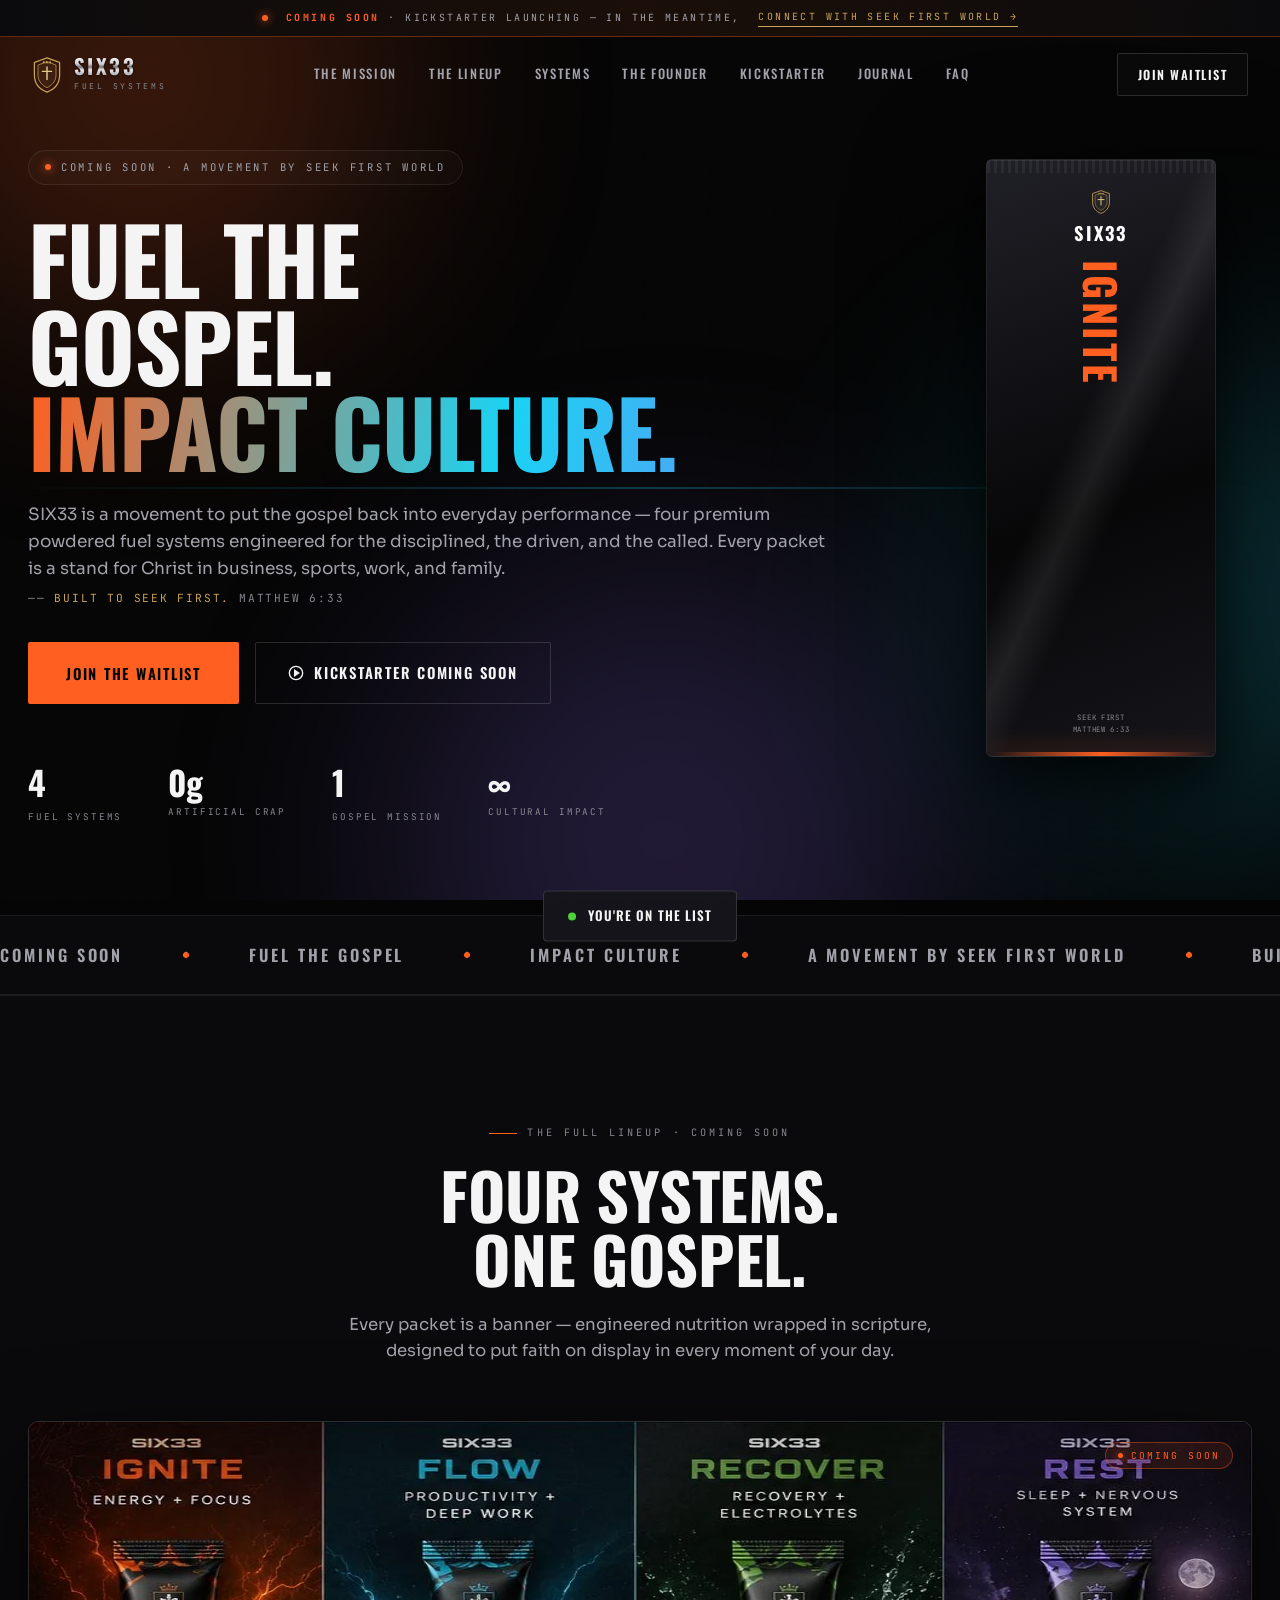
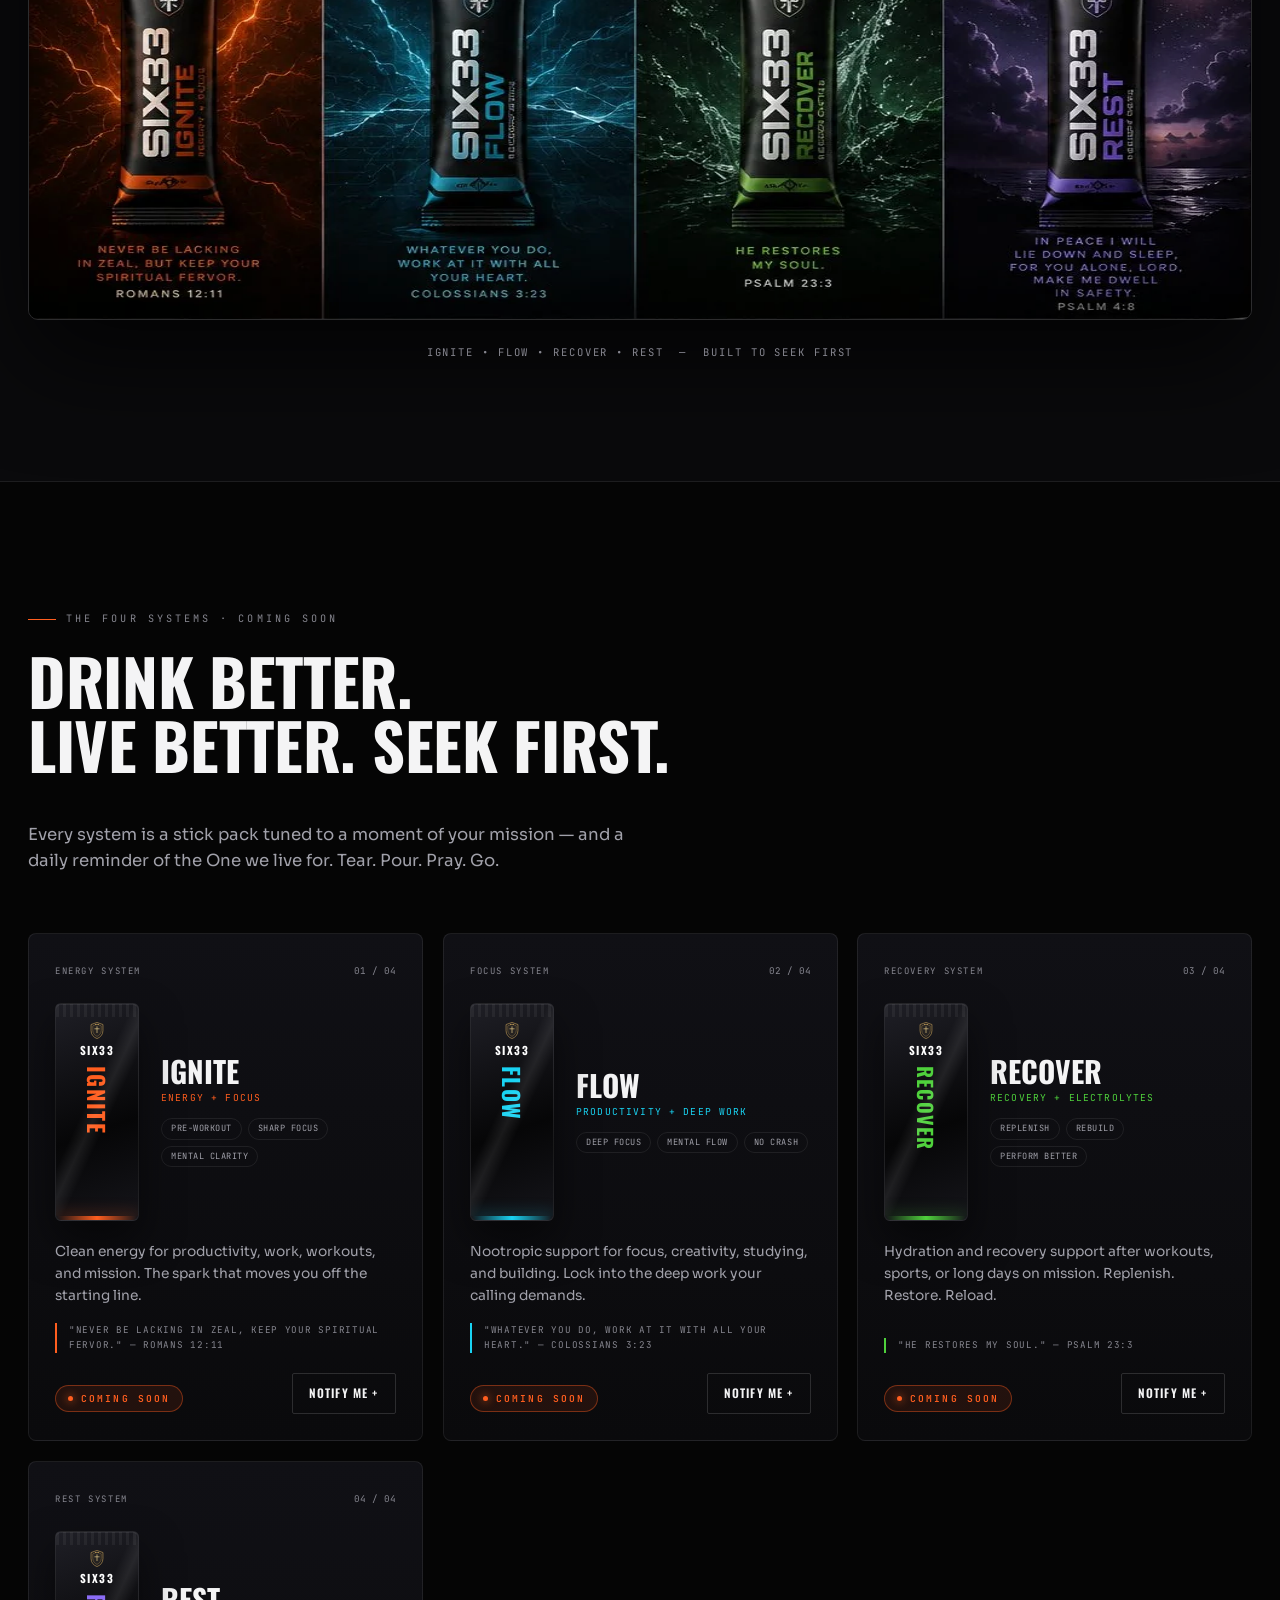
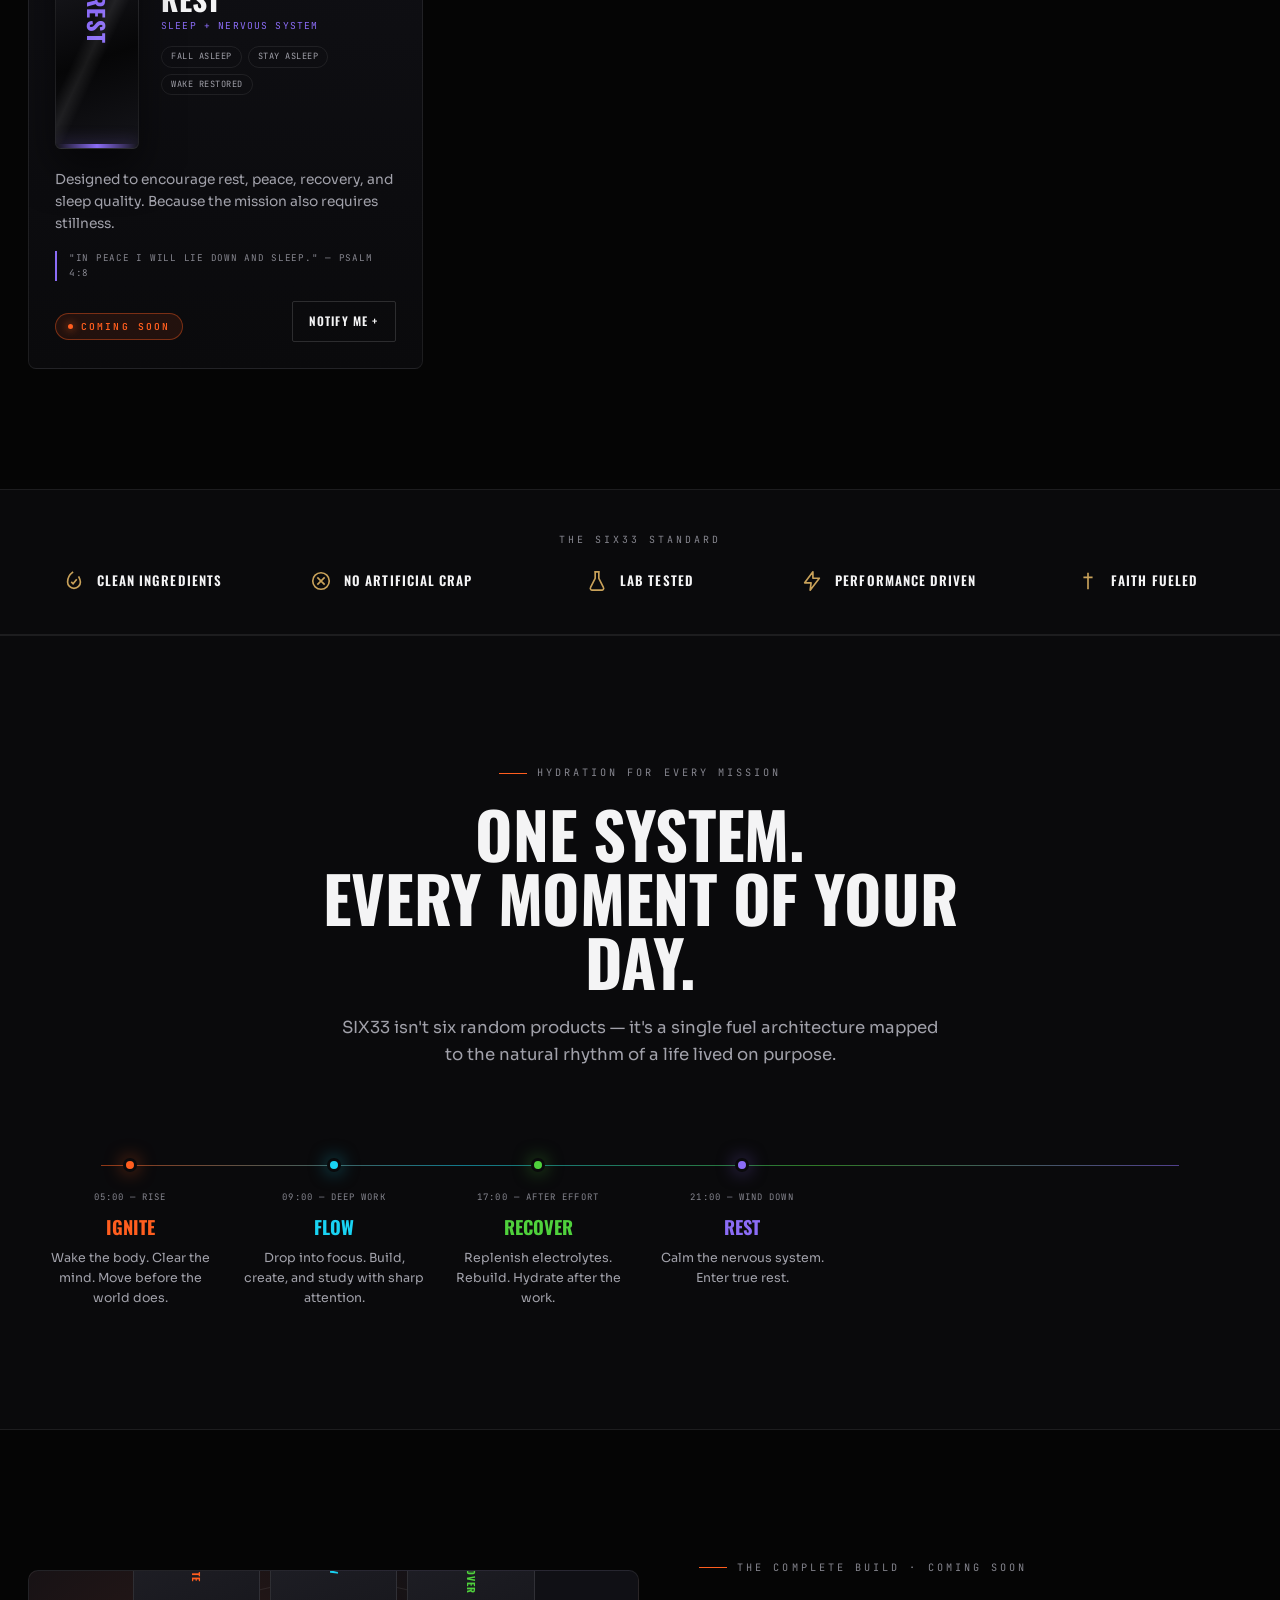
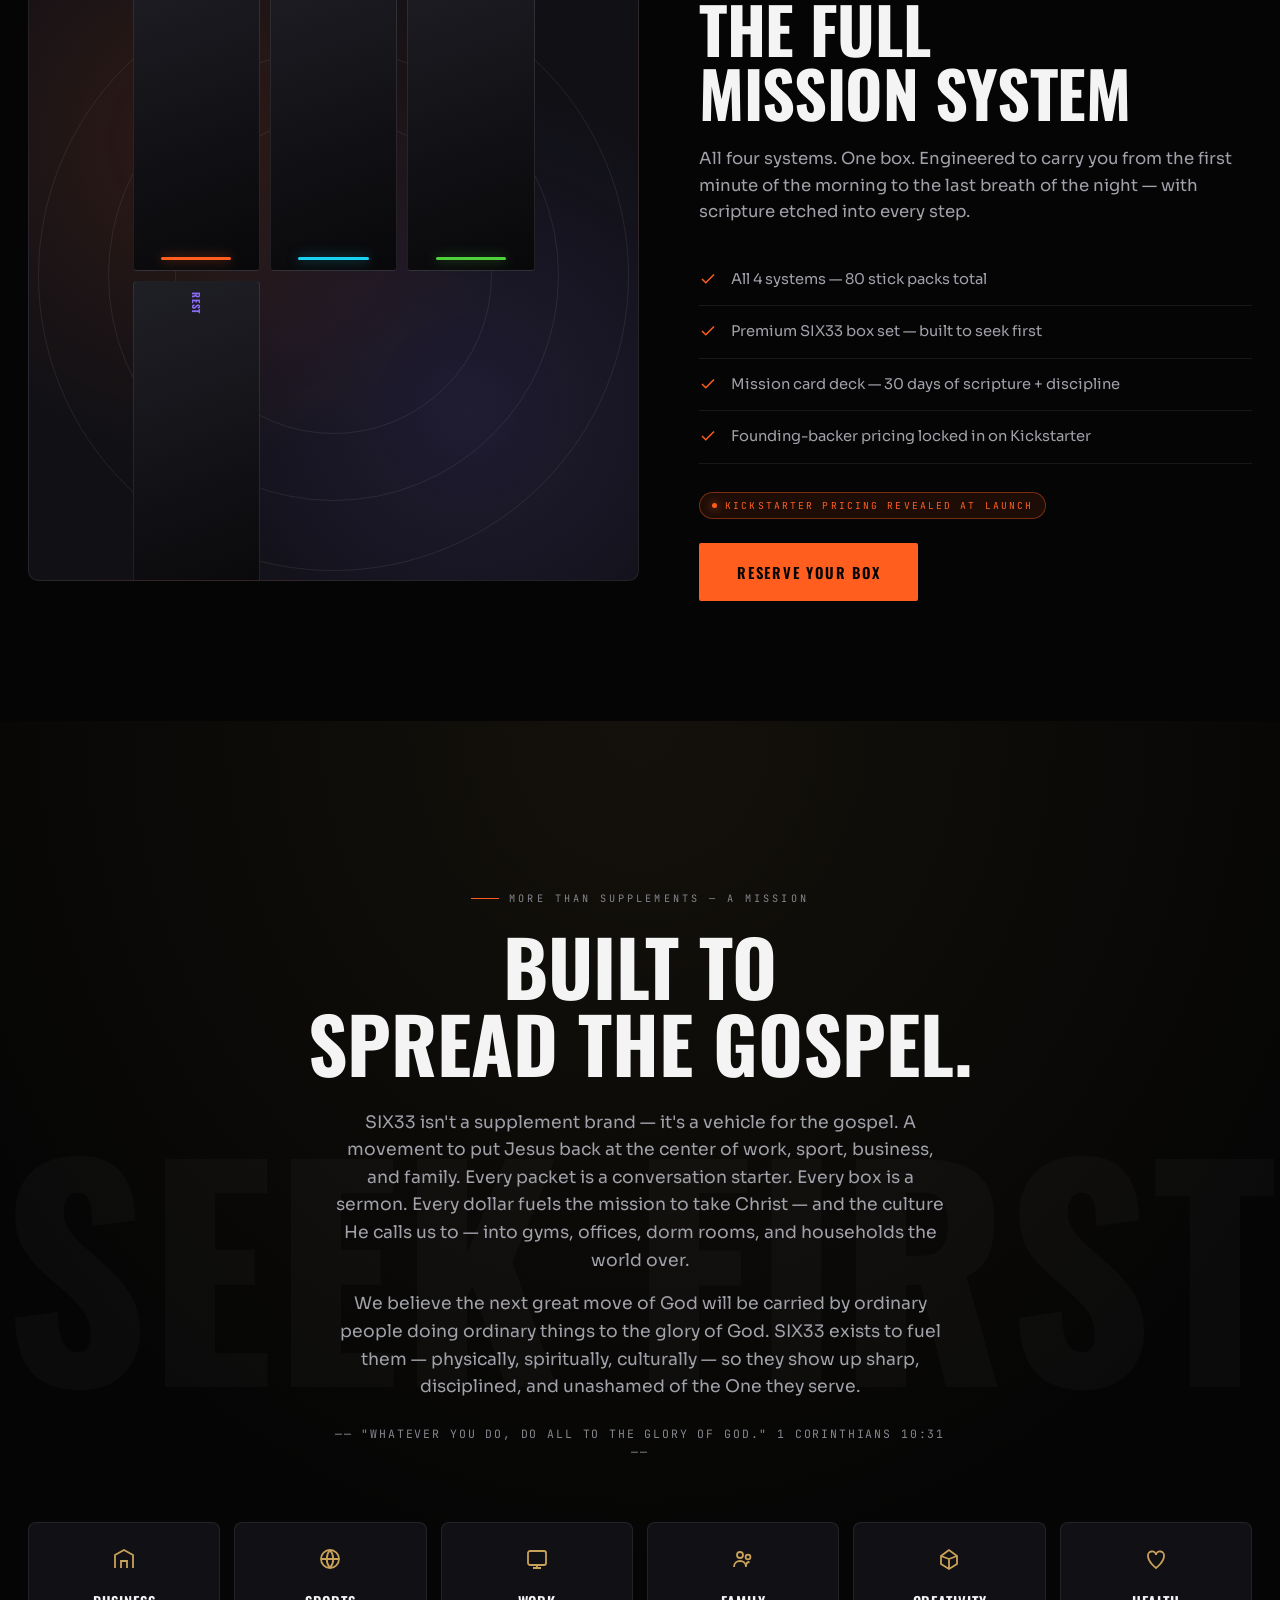
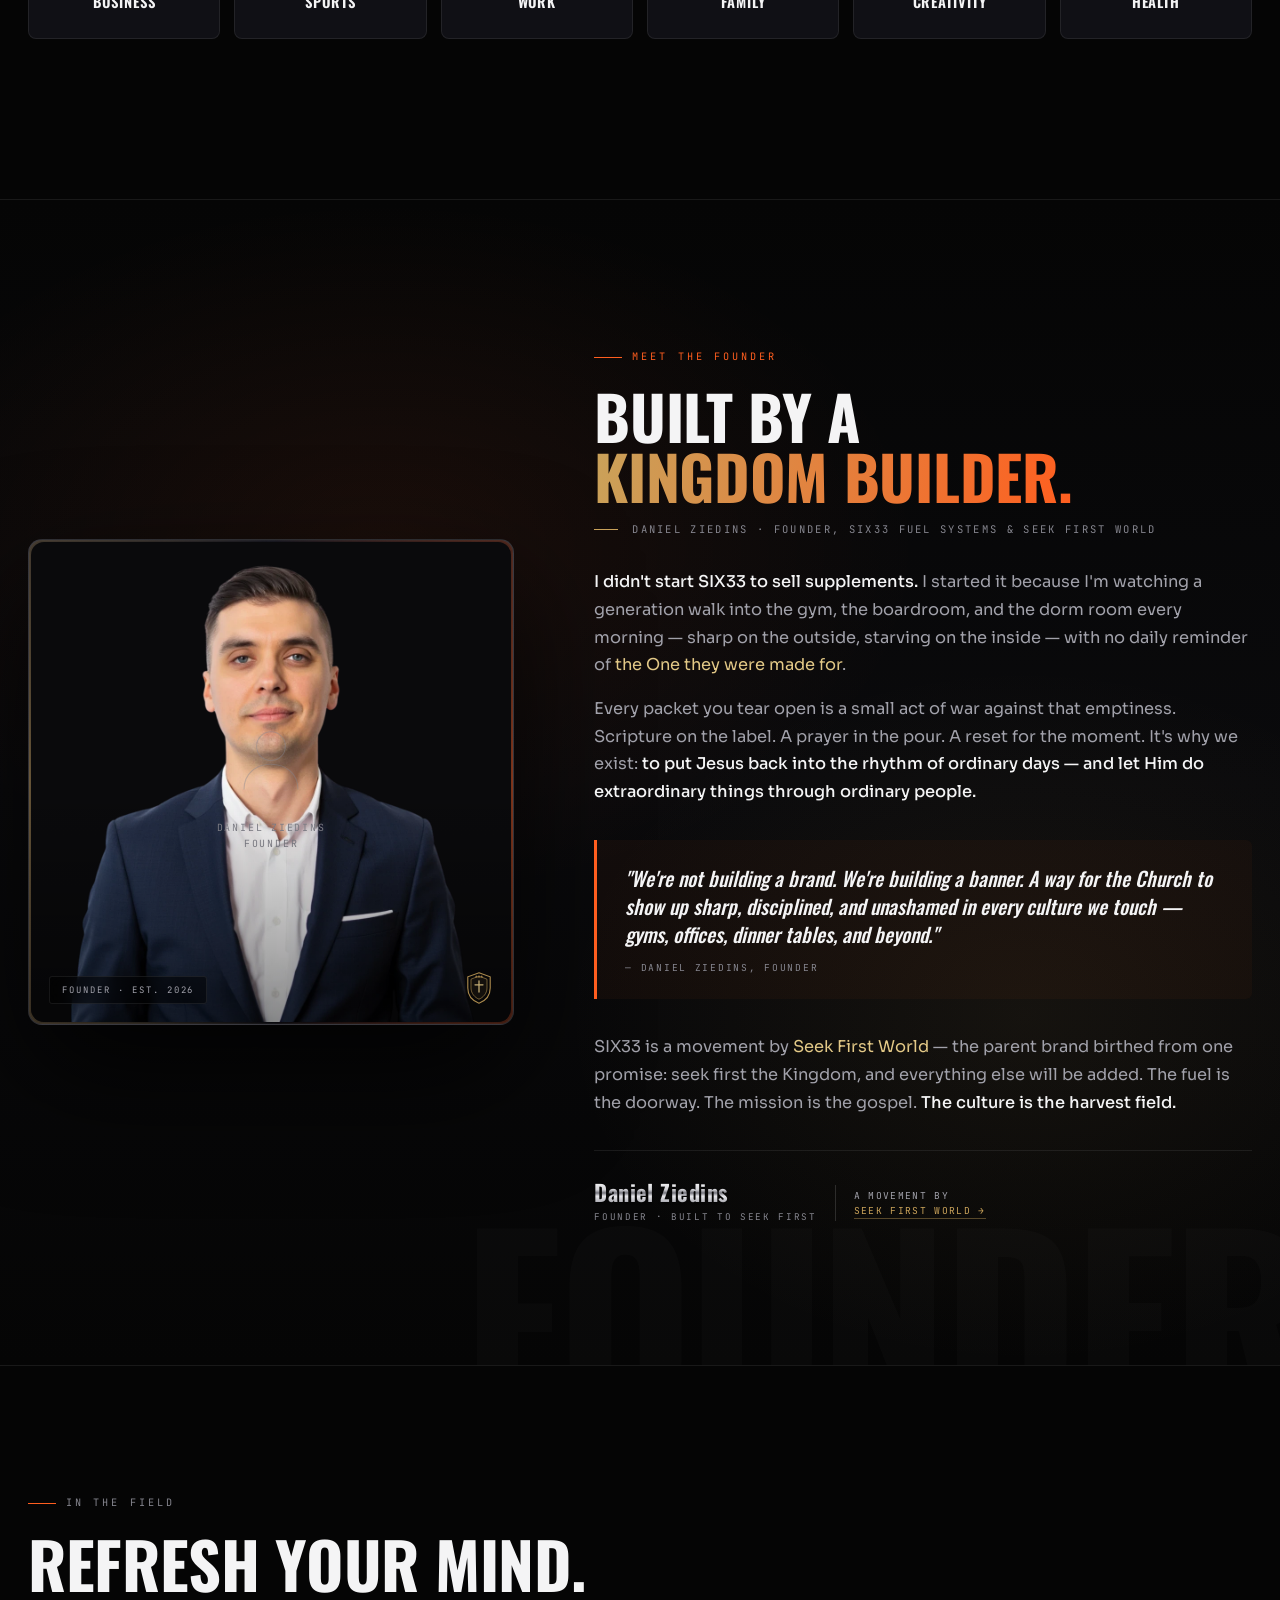
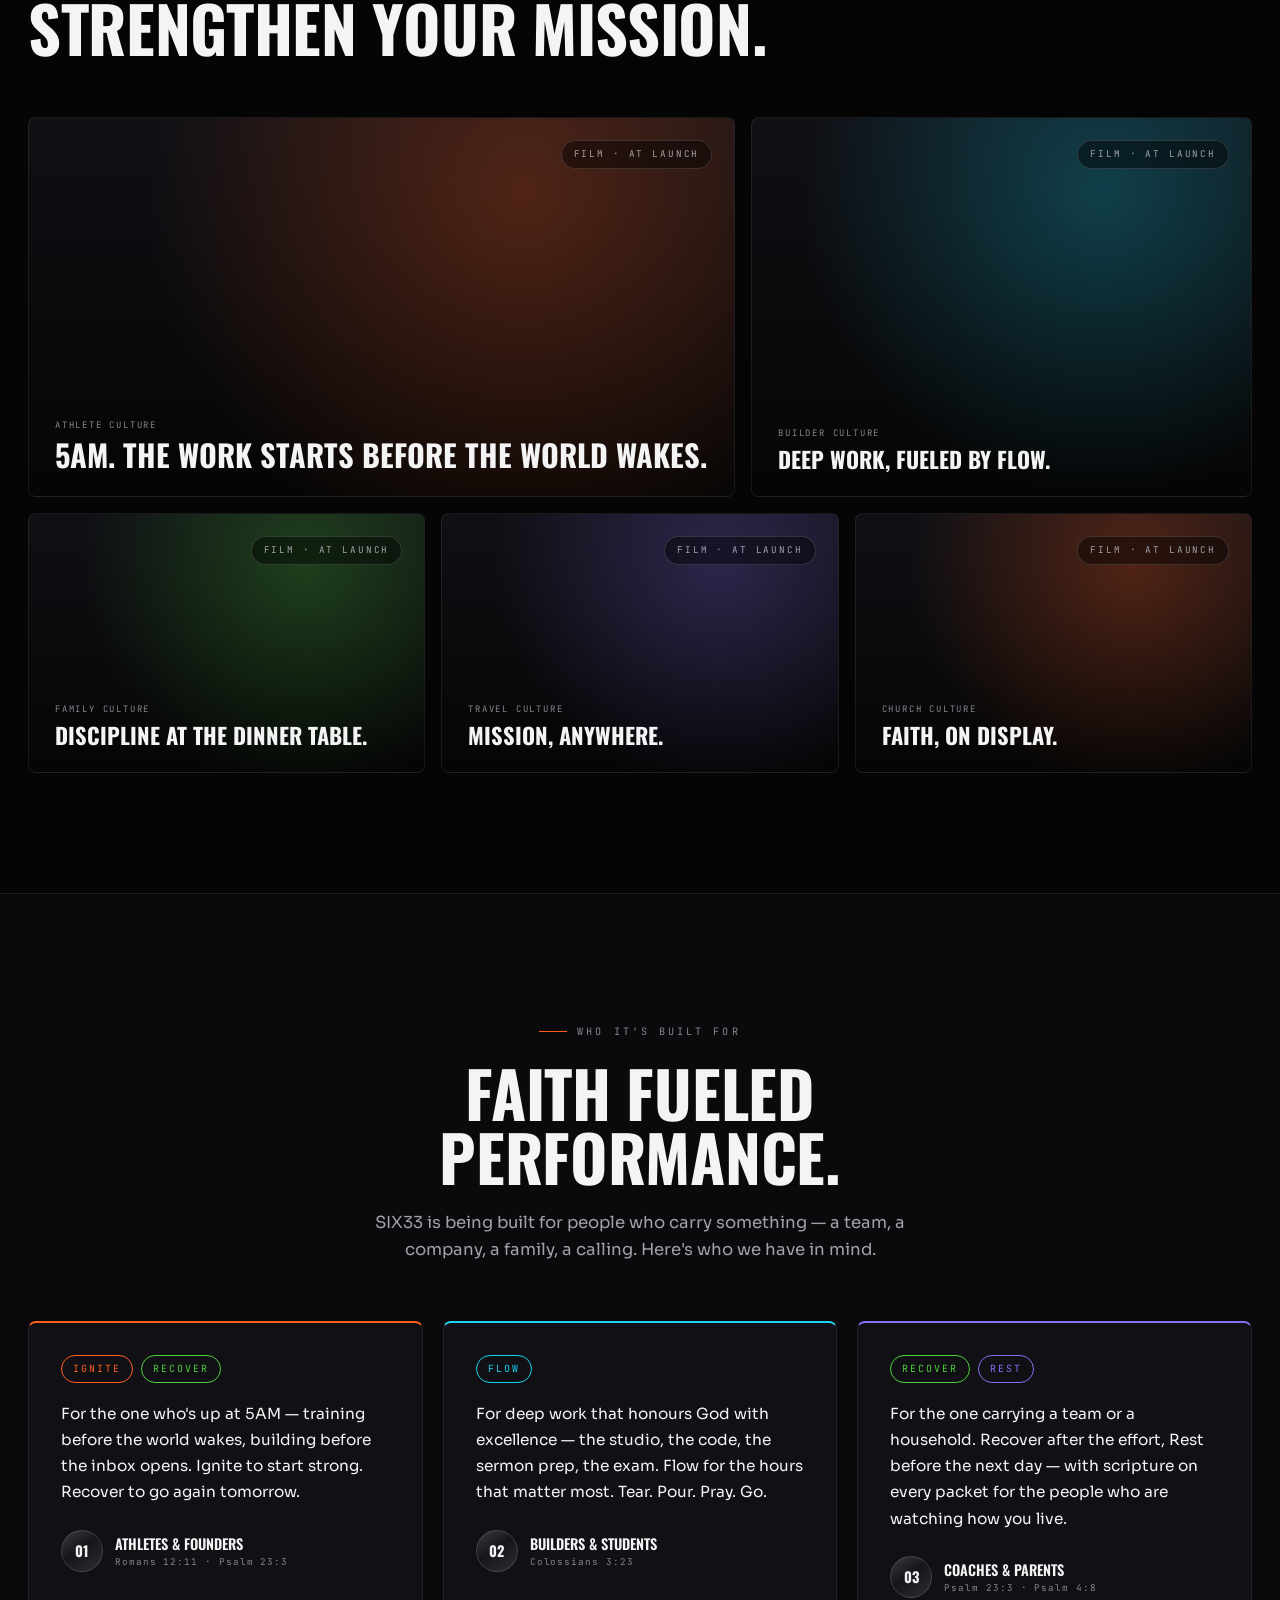
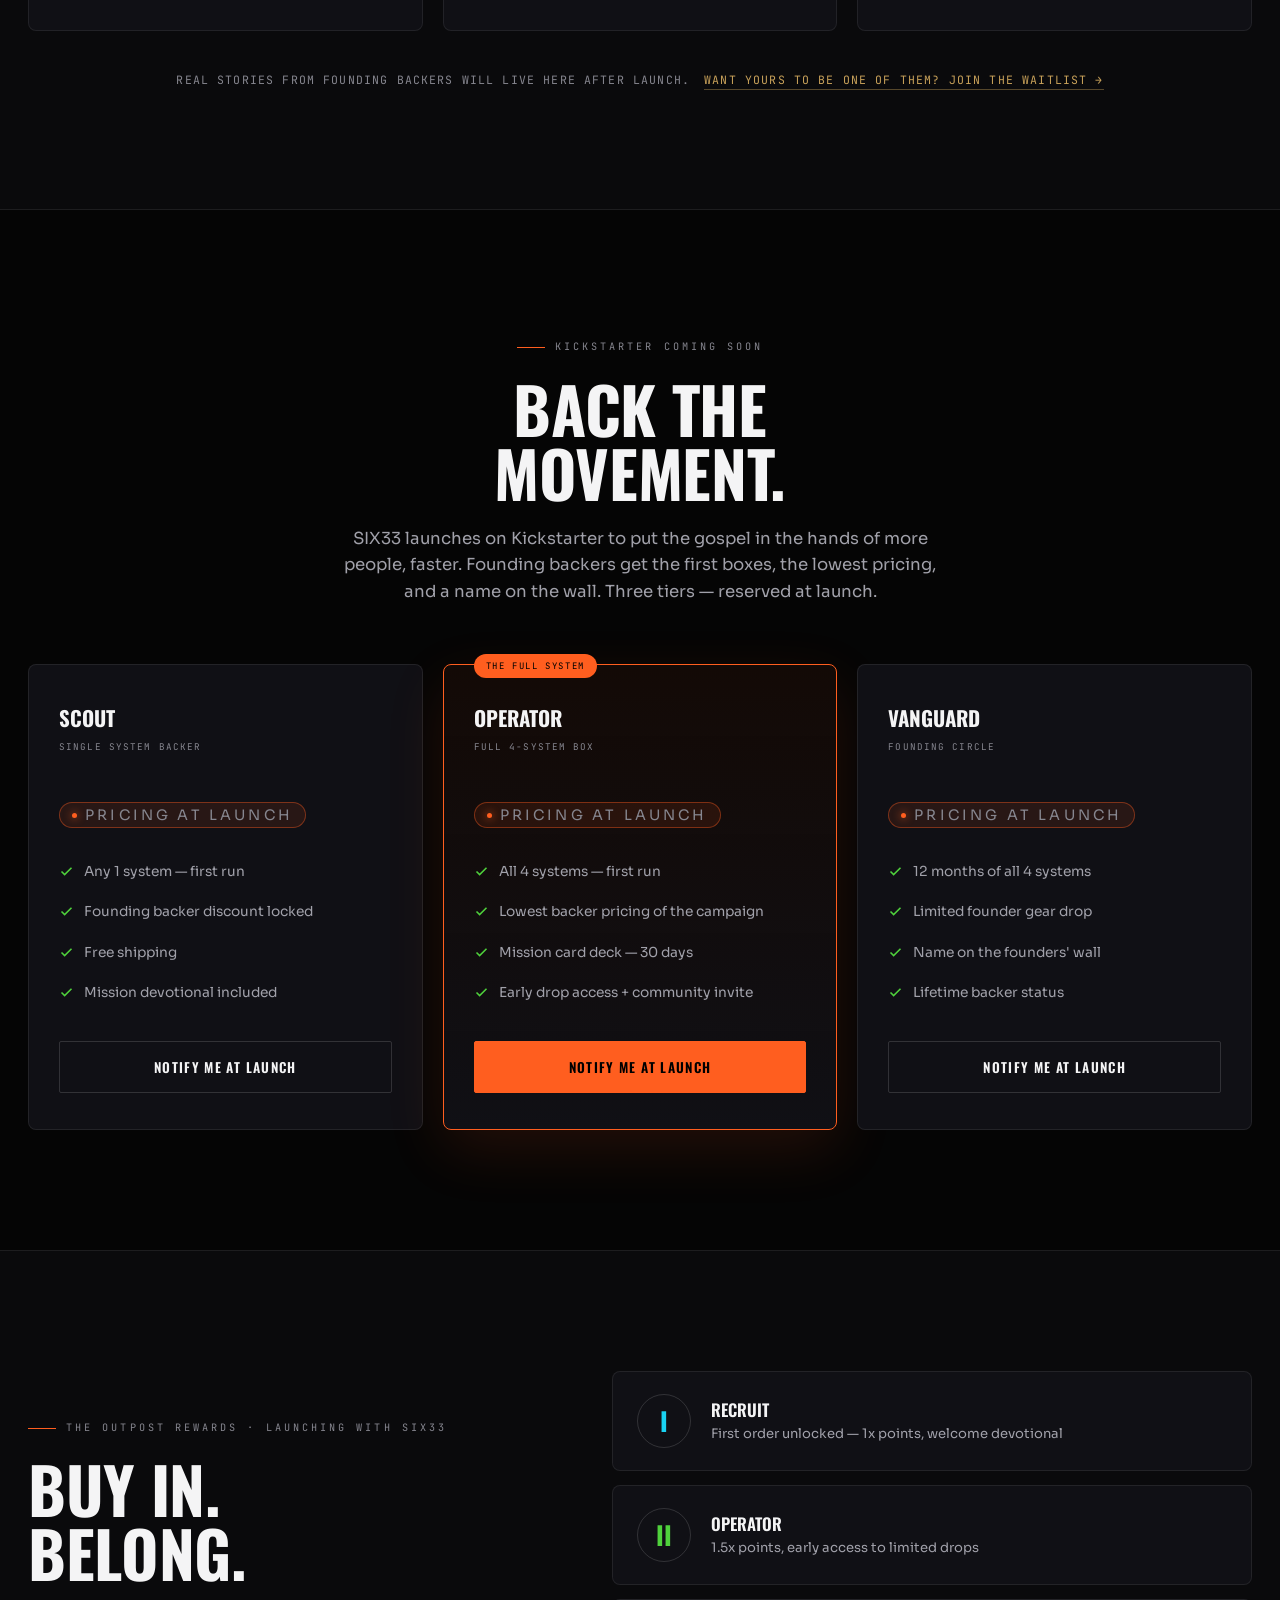
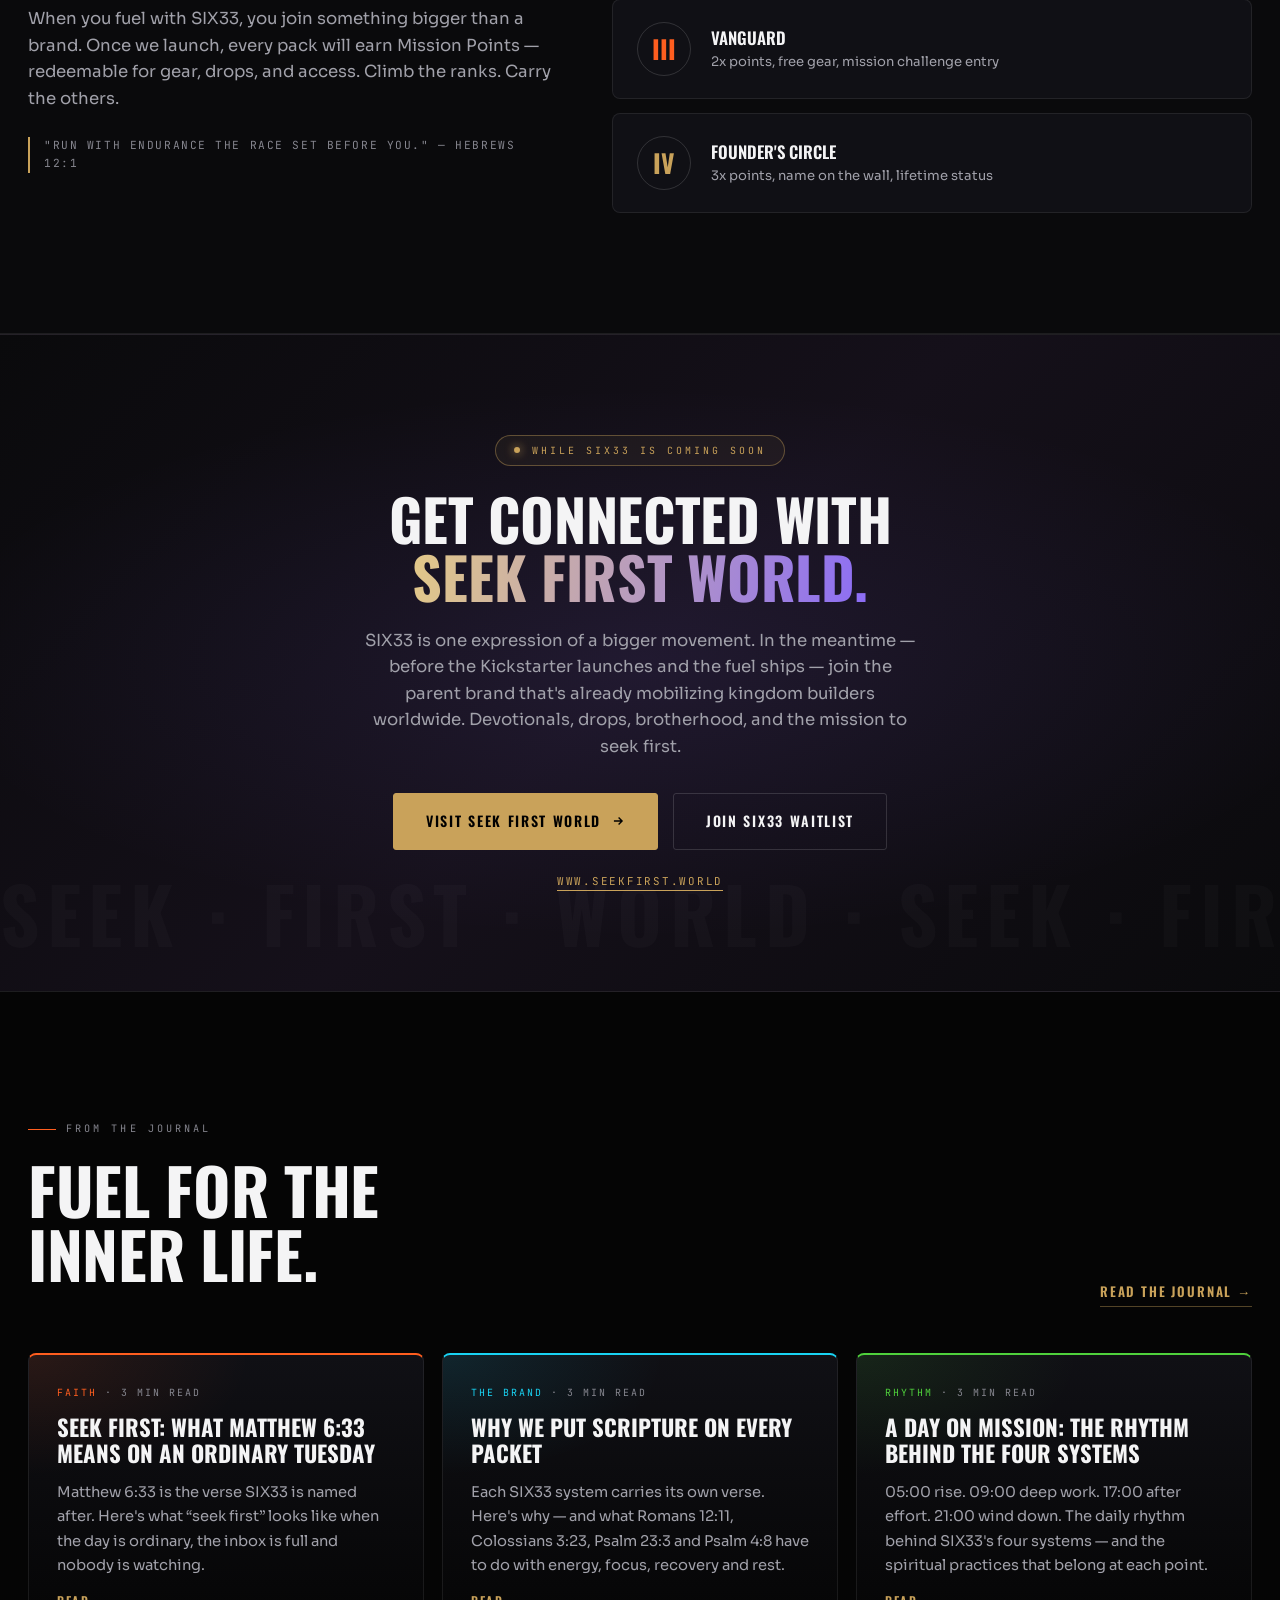
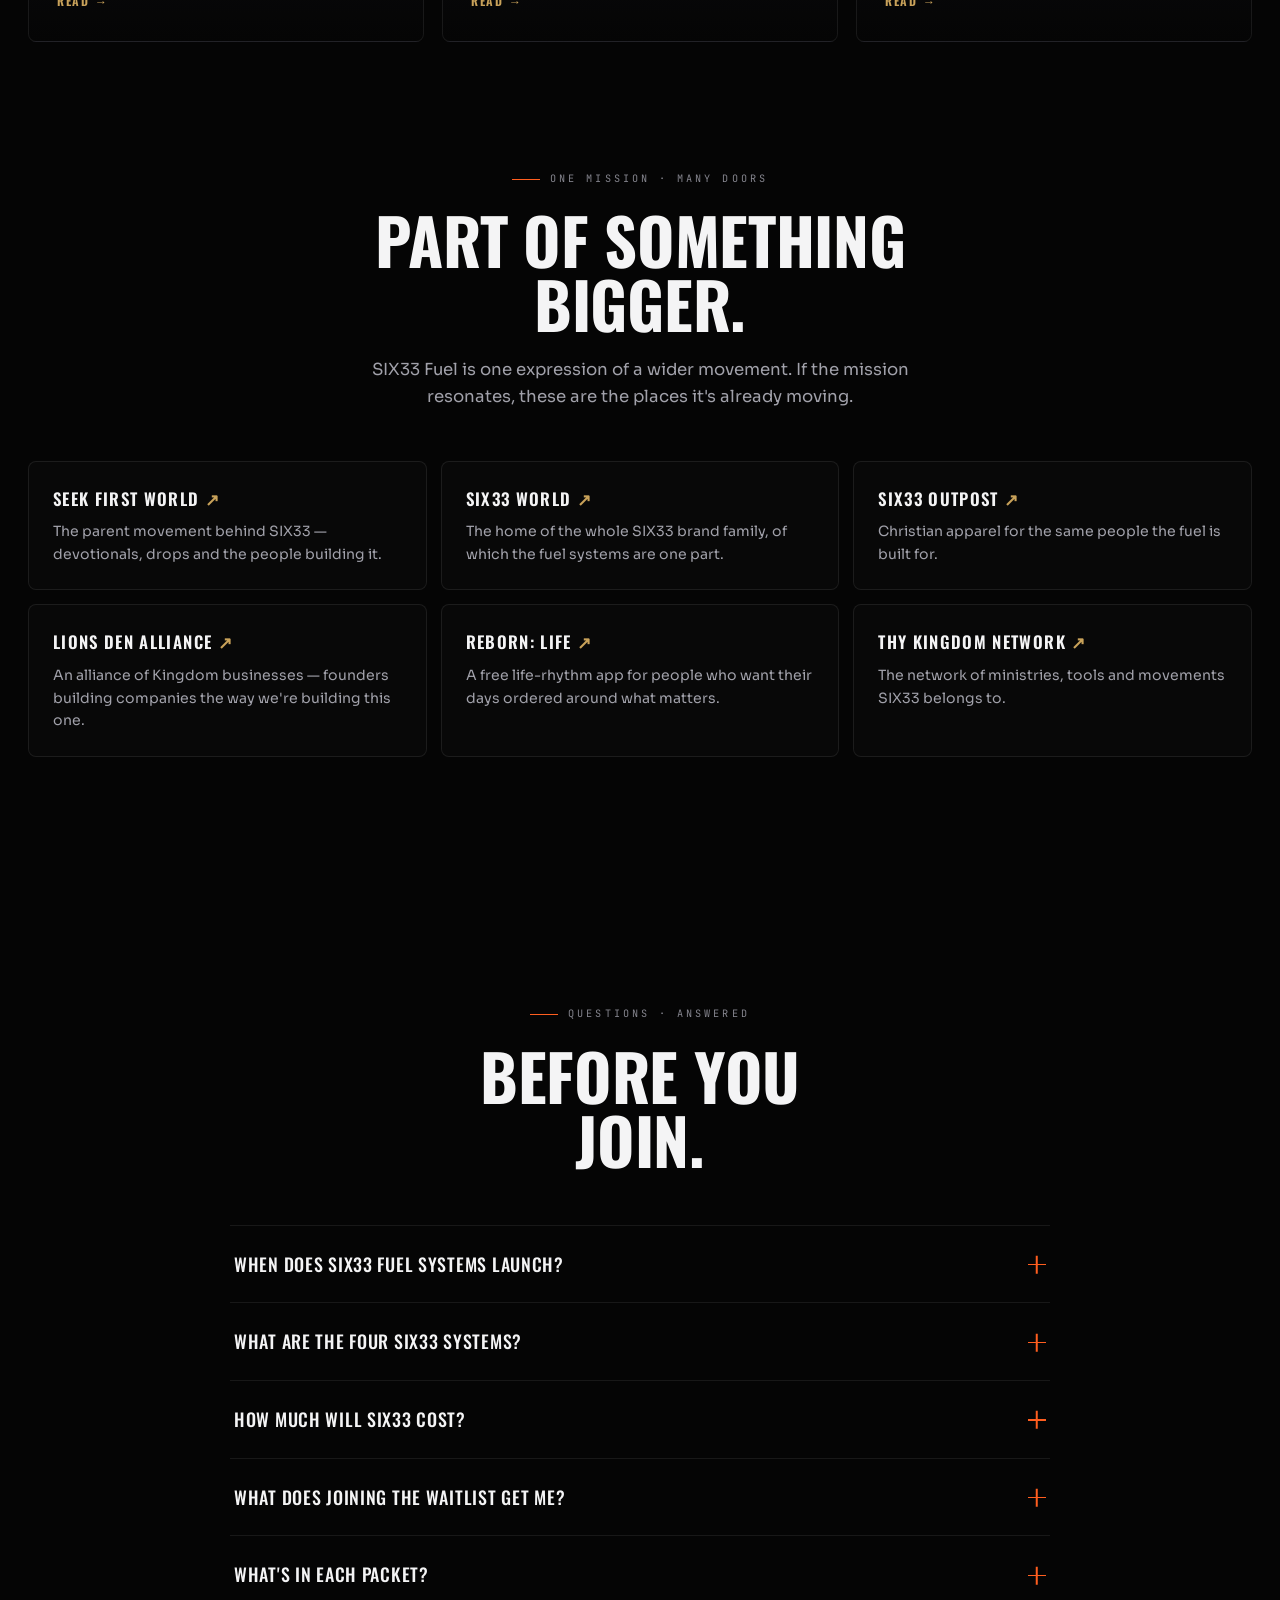
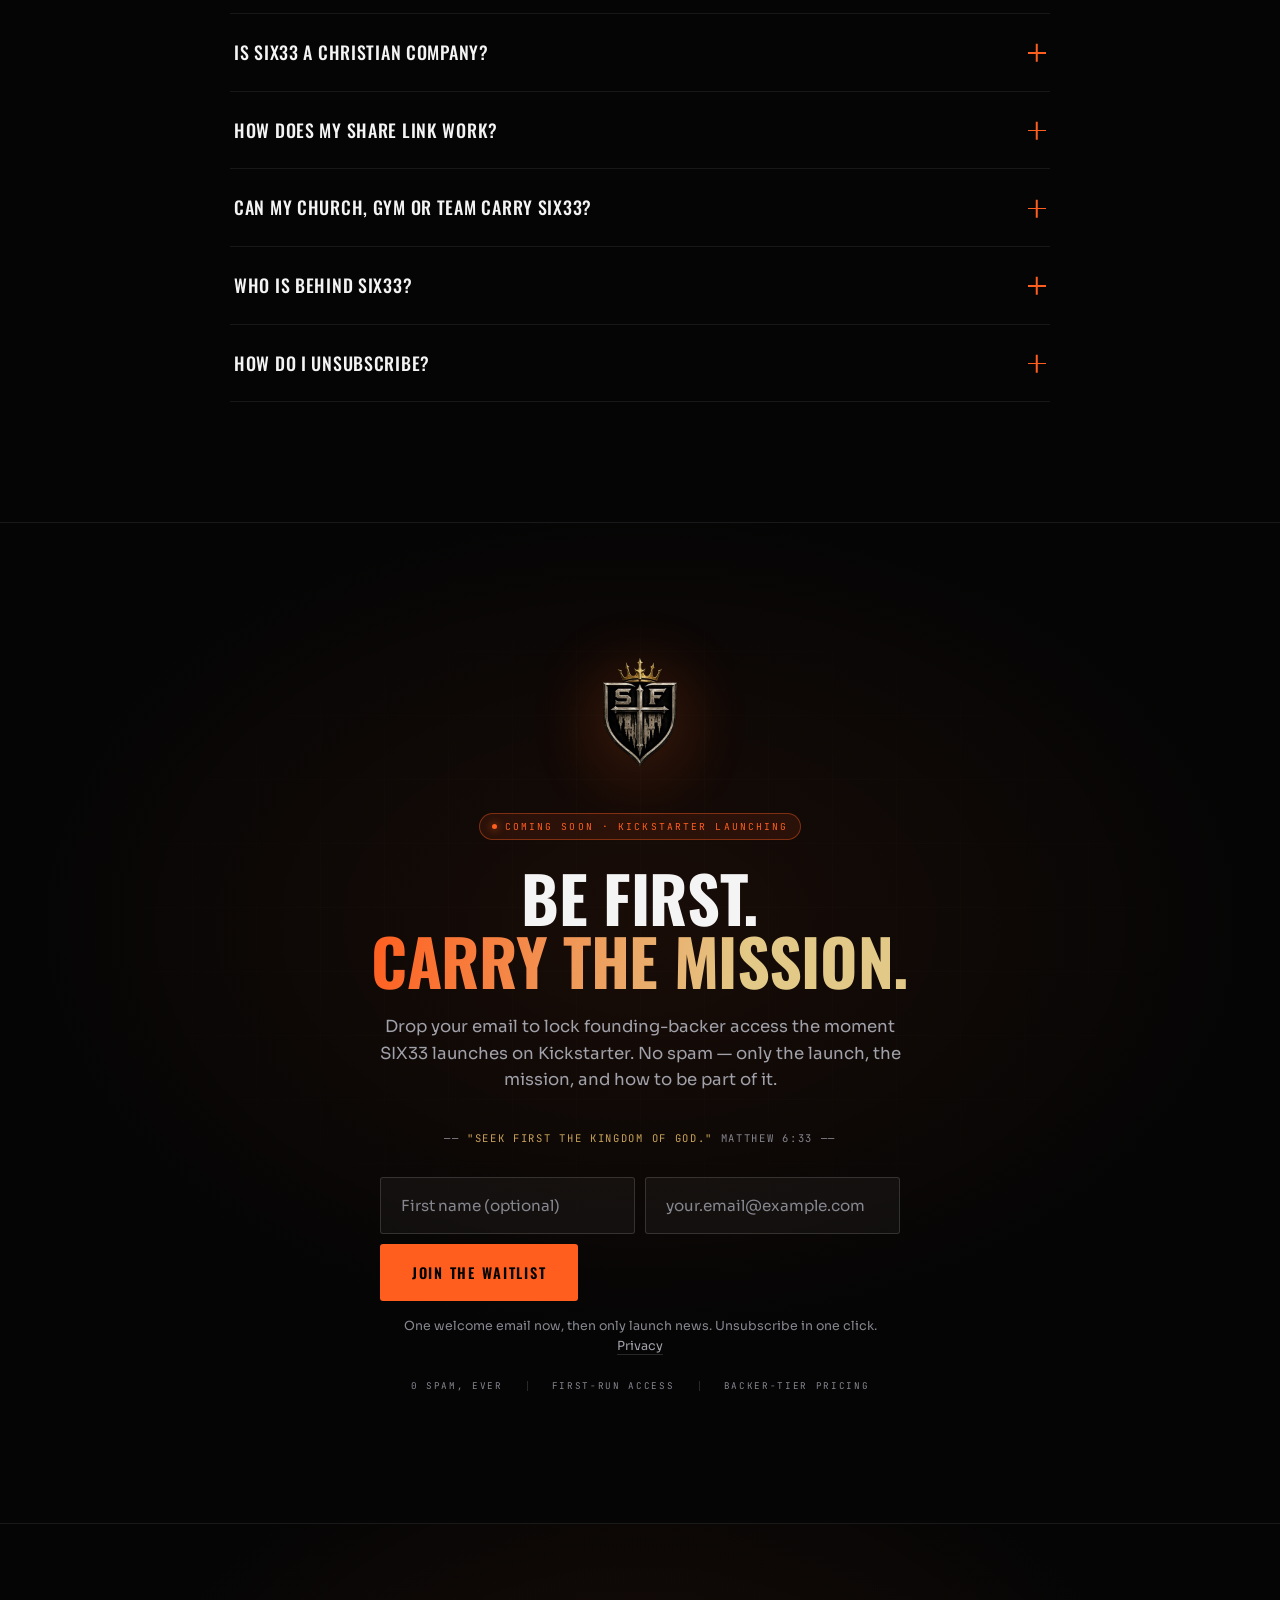
==== commit c469f3db: "Launch the Journal: 5 posts, RSS, homepage teaser + network section, generated sitemap/llms.txt Five" ====
--- a/index.html
+++ b/index.html
@@ -438,6 +438,30 @@
     .sp-link { flex-direction:column; }
     .sp-copy { padding:14px; }
   }
+
+  /* ── Journal teaser + network (content filled by scripts/build.mjs) ── */
+  .journal-teaser { padding:120px 0 60px; }
+  .jr-head { display:flex; align-items:flex-end; justify-content:space-between; gap:24px; flex-wrap:wrap; margin-bottom:46px; }
+  .jr-all { font-family:var(--display); font-weight:600; font-size:0.82rem; letter-spacing:0.14em; text-transform:uppercase; color:var(--gold); border-bottom:1px solid rgba(201,162,90,0.4); padding-bottom:4px; }
+  .jr-grid { display:grid; grid-template-columns:repeat(3,1fr); gap:18px; }
+  .jr-card { position:relative; display:flex; flex-direction:column; gap:14px; padding:30px 28px; border:1px solid var(--line); border-top:2px solid var(--accent); border-radius:8px; background:linear-gradient(180deg,var(--black-3),var(--black)); overflow:hidden; transition:transform 0.5s var(--ease), border-color 0.5s var(--ease); }
+  .jr-card::before { content:""; position:absolute; inset:0; background:radial-gradient(ellipse 80% 60% at 0% 0%, color-mix(in srgb, var(--accent) 18%, transparent), transparent 70%); opacity:0.6; transition:opacity 0.5s var(--ease); pointer-events:none; }
+  .jr-card:hover { transform:translateY(-6px); border-color:var(--line-2); }
+  .jr-card:hover::before { opacity:1; }
+  .jr-meta { position:relative; font-family:var(--mono); font-size:0.62rem; letter-spacing:0.2em; text-transform:uppercase; color:var(--text-faint); }
+  .jr-cat { color:var(--accent); }
+  .jr-title { position:relative; font-family:var(--display); font-weight:700; font-size:1.42rem; line-height:1.12; text-transform:uppercase; }
+  .jr-desc { position:relative; color:var(--text-dim); font-size:0.92rem; line-height:1.65; }
+  .jr-more { position:relative; margin-top:auto; font-family:var(--display); font-weight:600; font-size:0.76rem; letter-spacing:0.14em; text-transform:uppercase; color:var(--gold); }
+  .network { padding:60px 0 120px; }
+  .net-grid { display:grid; grid-template-columns:repeat(3,1fr); gap:14px; margin-top:50px; }
+  .net-card { display:flex; flex-direction:column; gap:8px; padding:24px; border:1px solid var(--line); border-radius:8px; background:rgba(255,255,255,0.015); transition:border-color 0.4s var(--ease), background 0.4s var(--ease); }
+  .net-card:hover { border-color:rgba(201,162,90,0.45); background:rgba(201,162,90,0.04); }
+  .net-name { font-family:var(--display); font-weight:600; font-size:1.05rem; letter-spacing:0.08em; text-transform:uppercase; }
+  .net-name span { color:var(--gold); }
+  .net-why { color:var(--text-dim); font-size:0.88rem; line-height:1.6; }
+  @media (max-width:1024px) { .jr-grid, .net-grid { grid-template-columns:1fr 1fr; } }
+  @media (max-width:640px) { .jr-grid, .net-grid { grid-template-columns:1fr; } .journal-teaser { padding:80px 0 40px; } .network { padding:40px 0 80px; } }
 
   /* Accessibility helper */
   .sr-only { position:absolute; width:1px; height:1px; padding:0; margin:-1px; overflow:hidden; clip:rect(0,0,0,0); white-space:nowrap; border:0; }
@@ -862,6 +886,7 @@
     <a href="#products">Systems</a>
     <a href="#founder">The Founder</a>
     <a href="#kickstarter">Kickstarter</a>
+    <a href="/journal">Journal</a>
     <a href="#faq">FAQ</a>
   </div>
   <button class="nav-cta magnetic" data-waitlist>Join Waitlist</button>
@@ -1343,6 +1368,78 @@
       <a class="sfw-btn ghost magnetic" href="#waitlist">Join SIX33 Waitlist</a>
     </div>
     <div class="sfw-domain"><a href="https://www.seekfirst.world" target="_blank" rel="noopener">www.seekfirst.world</a></div>
+  </div>
+</section>
+
+<section class="journal-teaser" id="journal">
+  <div class="wrap">
+    <div class="jr-head reveal">
+      <div>
+        <div class="eyebrow">From The Journal</div>
+        <h2 class="sec-title">Fuel For The<br/>Inner Life.</h2>
+      </div>
+      <a class="jr-all" href="/journal" data-cta="journal-all">Read The Journal &rarr;</a>
+    </div>
+    <div class="jr-grid">
+<!-- GEN:JOURNAL -->
+      <a class="jr-card reveal" href="/journal/seek-first-matthew-6-33-ordinary-tuesday" style="--accent:#ff5e1f">
+        <span class="jr-meta"><span class="jr-cat">Faith</span> &middot; 3 min read</span>
+        <span class="jr-title">Seek First: What Matthew 6:33 Means on an Ordinary Tuesday</span>
+        <span class="jr-desc">Matthew 6:33 is the verse SIX33 is named after. Here&#39;s what “seek first” looks like when the day is ordinary, the inbox is full and nobody is watching.</span>
+        <span class="jr-more">Read &rarr;</span>
+      </a>
+      <a class="jr-card reveal" href="/journal/why-we-put-scripture-on-every-packet" style="--accent:#19d3f3">
+        <span class="jr-meta"><span class="jr-cat">The Brand</span> &middot; 3 min read</span>
+        <span class="jr-title">Why We Put Scripture on Every Packet</span>
+        <span class="jr-desc">Each SIX33 system carries its own verse. Here&#39;s why — and what Romans 12:11, Colossians 3:23, Psalm 23:3 and Psalm 4:8 have to do with energy, focus, recovery and rest.</span>
+        <span class="jr-more">Read &rarr;</span>
+      </a>
+      <a class="jr-card reveal" href="/journal/a-day-on-mission-rhythm-behind-the-four-systems" style="--accent:#4fd13c">
+        <span class="jr-meta"><span class="jr-cat">Rhythm</span> &middot; 3 min read</span>
+        <span class="jr-title">A Day on Mission: The Rhythm Behind the Four Systems</span>
+        <span class="jr-desc">05:00 rise. 09:00 deep work. 17:00 after effort. 21:00 wind down. The daily rhythm behind SIX33&#39;s four systems — and the spiritual practices that belong at each point.</span>
+        <span class="jr-more">Read &rarr;</span>
+      </a>
+<!-- /GEN:JOURNAL -->
+    </div>
+  </div>
+</section>
+
+<section class="network" id="network">
+  <div class="wrap">
+    <div class="reveal" style="text-align:center;max-width:640px;margin:0 auto;">
+      <div class="eyebrow" style="justify-content:center;">One Mission &middot; Many Doors</div>
+      <h2 class="sec-title">Part Of Something<br/>Bigger.</h2>
+      <p class="sec-lead" style="margin:0 auto;">SIX33 Fuel is one expression of a wider movement. If the mission resonates, these are the places it's already moving.</p>
+    </div>
+    <div class="net-grid">
+<!-- GEN:NETWORK -->
+      <a class="net-card reveal" href="https://www.seekfirst.world" target="_blank" rel="noopener">
+        <span class="net-name">Seek First World <span aria-hidden="true">&nearr;</span></span>
+        <span class="net-why">The parent movement behind SIX33 — devotionals, drops and the people building it.</span>
+      </a>
+      <a class="net-card reveal" href="https://www.six33.world" target="_blank" rel="noopener">
+        <span class="net-name">SIX33 World <span aria-hidden="true">&nearr;</span></span>
+        <span class="net-why">The home of the whole SIX33 brand family, of which the fuel systems are one part.</span>
+      </a>
+      <a class="net-card reveal" href="https://www.six33outpost.com" target="_blank" rel="noopener">
+        <span class="net-name">SIX33 Outpost <span aria-hidden="true">&nearr;</span></span>
+        <span class="net-why">Christian apparel for the same people the fuel is built for.</span>
+      </a>
+      <a class="net-card reveal" href="https://lionsdenalliance.com" target="_blank" rel="noopener">
+        <span class="net-name">Lions Den Alliance <span aria-hidden="true">&nearr;</span></span>
+        <span class="net-why">An alliance of Kingdom businesses — founders building companies the way we&#39;re building this one.</span>
+      </a>
+      <a class="net-card reveal" href="https://www.rebornlife.app" target="_blank" rel="noopener">
+        <span class="net-name">Reborn: Life <span aria-hidden="true">&nearr;</span></span>
+        <span class="net-why">A free life-rhythm app for people who want their days ordered around what matters.</span>
+      </a>
+      <a class="net-card reveal" href="https://www.thykingdom.net" target="_blank" rel="noopener">
+        <span class="net-name">Thy Kingdom Network <span aria-hidden="true">&nearr;</span></span>
+        <span class="net-why">The network of ministries, tools and movements SIX33 belongs to.</span>
+      </a>
+<!-- /GEN:NETWORK -->
+    </div>
   </div>
 </section>
 
@@ -1499,6 +1596,7 @@
         <a href="#kickstarter">Kickstarter</a>
         <a href="#rewards">Outpost Rewards</a>
         <a href="#bundle">The Full System</a>
+        <a href="/journal">The Journal</a>
         <a href="#faq">FAQ</a>
         <a href="/privacy">Privacy</a>
       </div>
@@ -1506,7 +1604,7 @@
         <h4>Seek First World</h4>
         <a href="https://www.seekfirst.world" target="_blank" rel="noopener">Visit seekfirst.world ↗</a>
         <a href="#sfw">Get Connected</a>
-        <a href="https://www.lionsdenalliance.com" target="_blank" rel="noopener">Lions Den Alliance ↗</a>
+        <a href="https://lionsdenalliance.com" target="_blank" rel="noopener">Lions Den Alliance ↗</a>
         <a href="https://kingdom-connect.net" target="_blank" rel="noopener">Kingdom Connect ↗</a>
         <a href="https://www.six33.world" target="_blank" rel="noopener">SIX33 World ↗</a>
         <a href="mailto:hello@thykingdom.net?subject=SIX33%20Fuel%20-%20Wholesale%20%26%20Ministry">Wholesale &amp; Ministry</a>
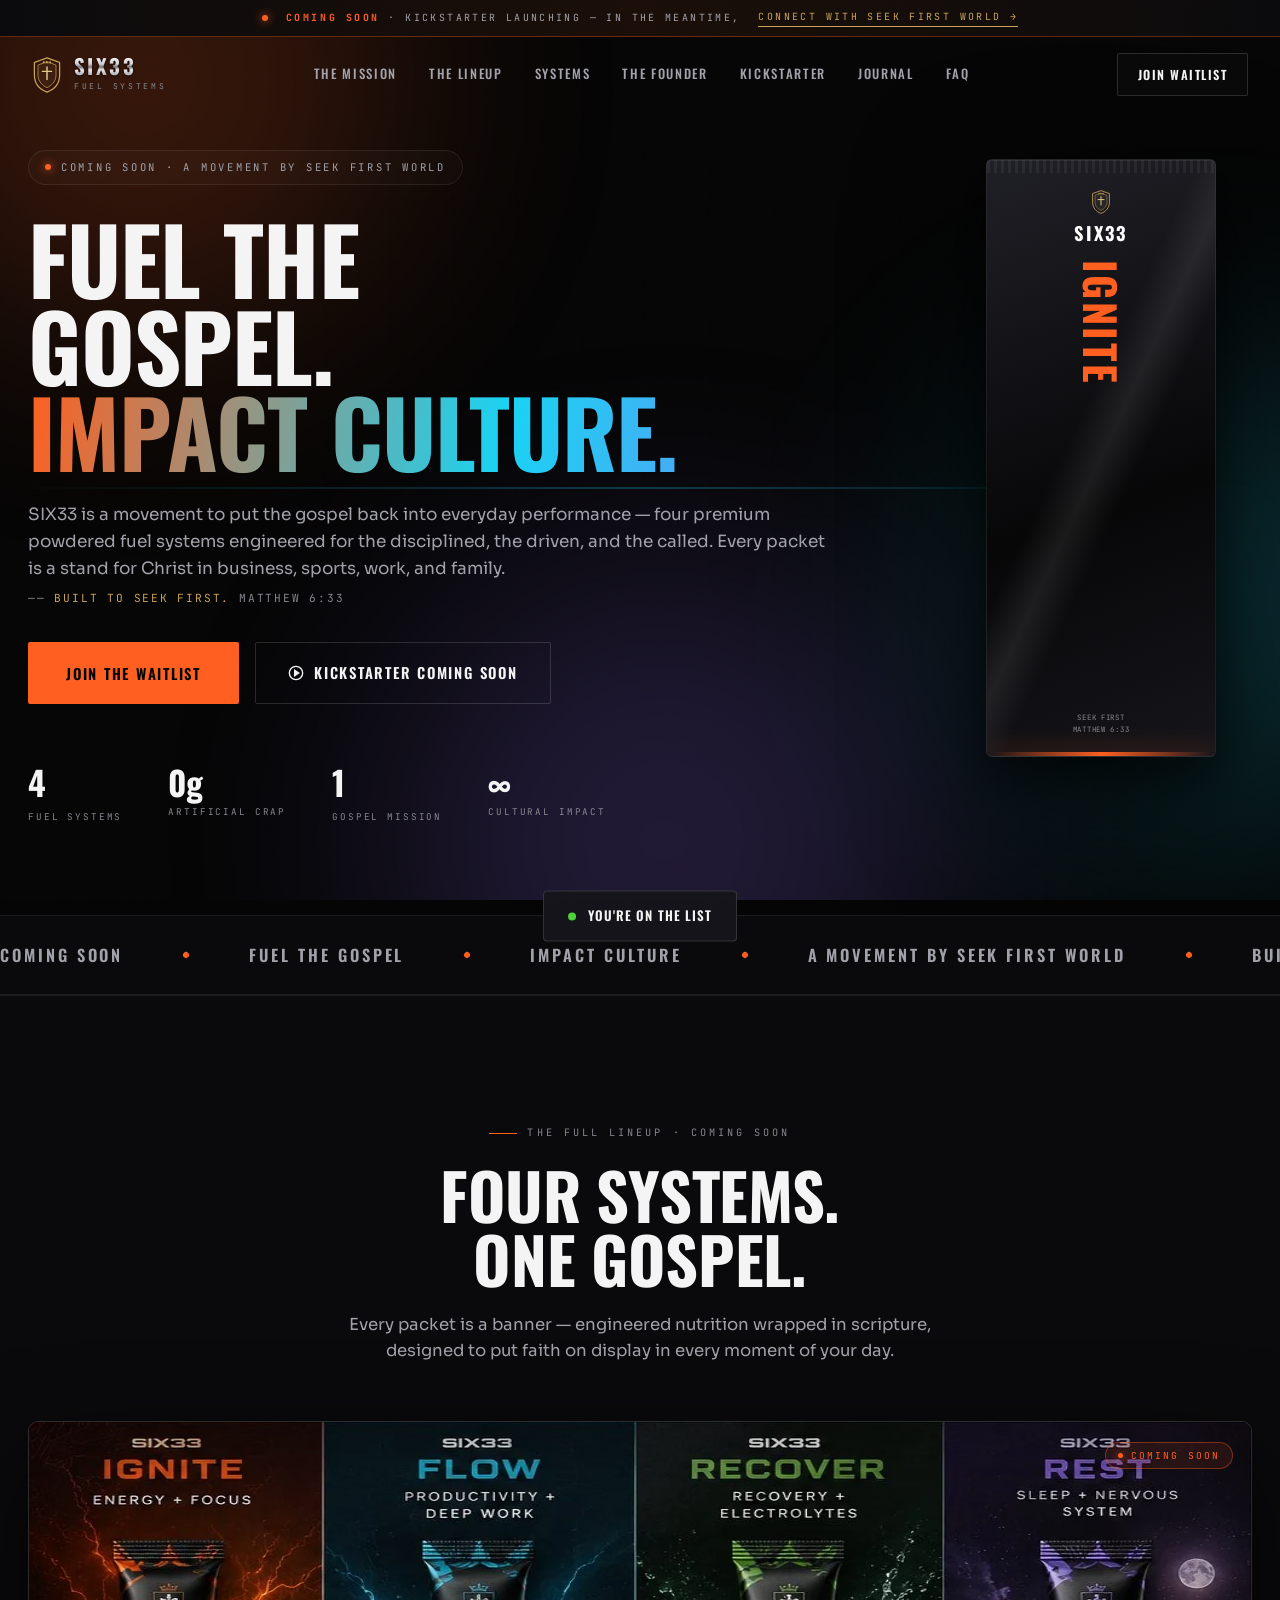
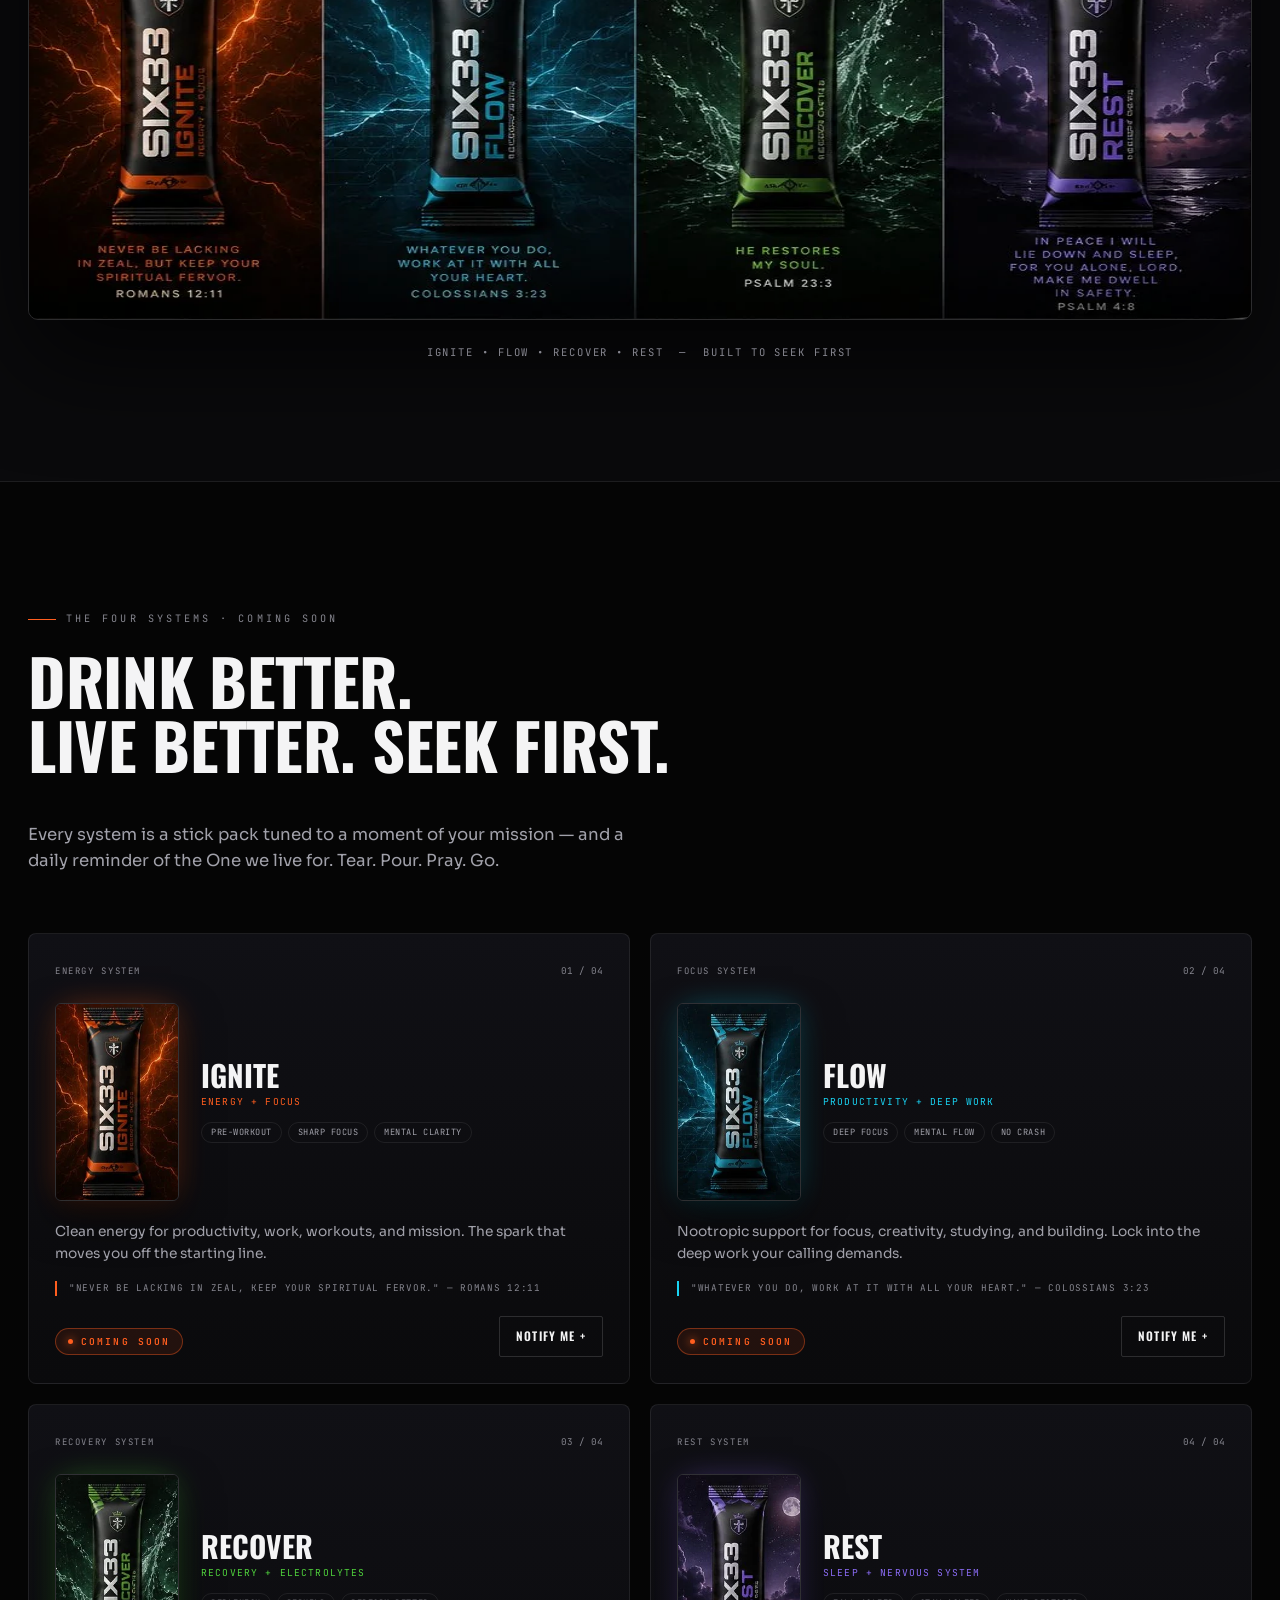
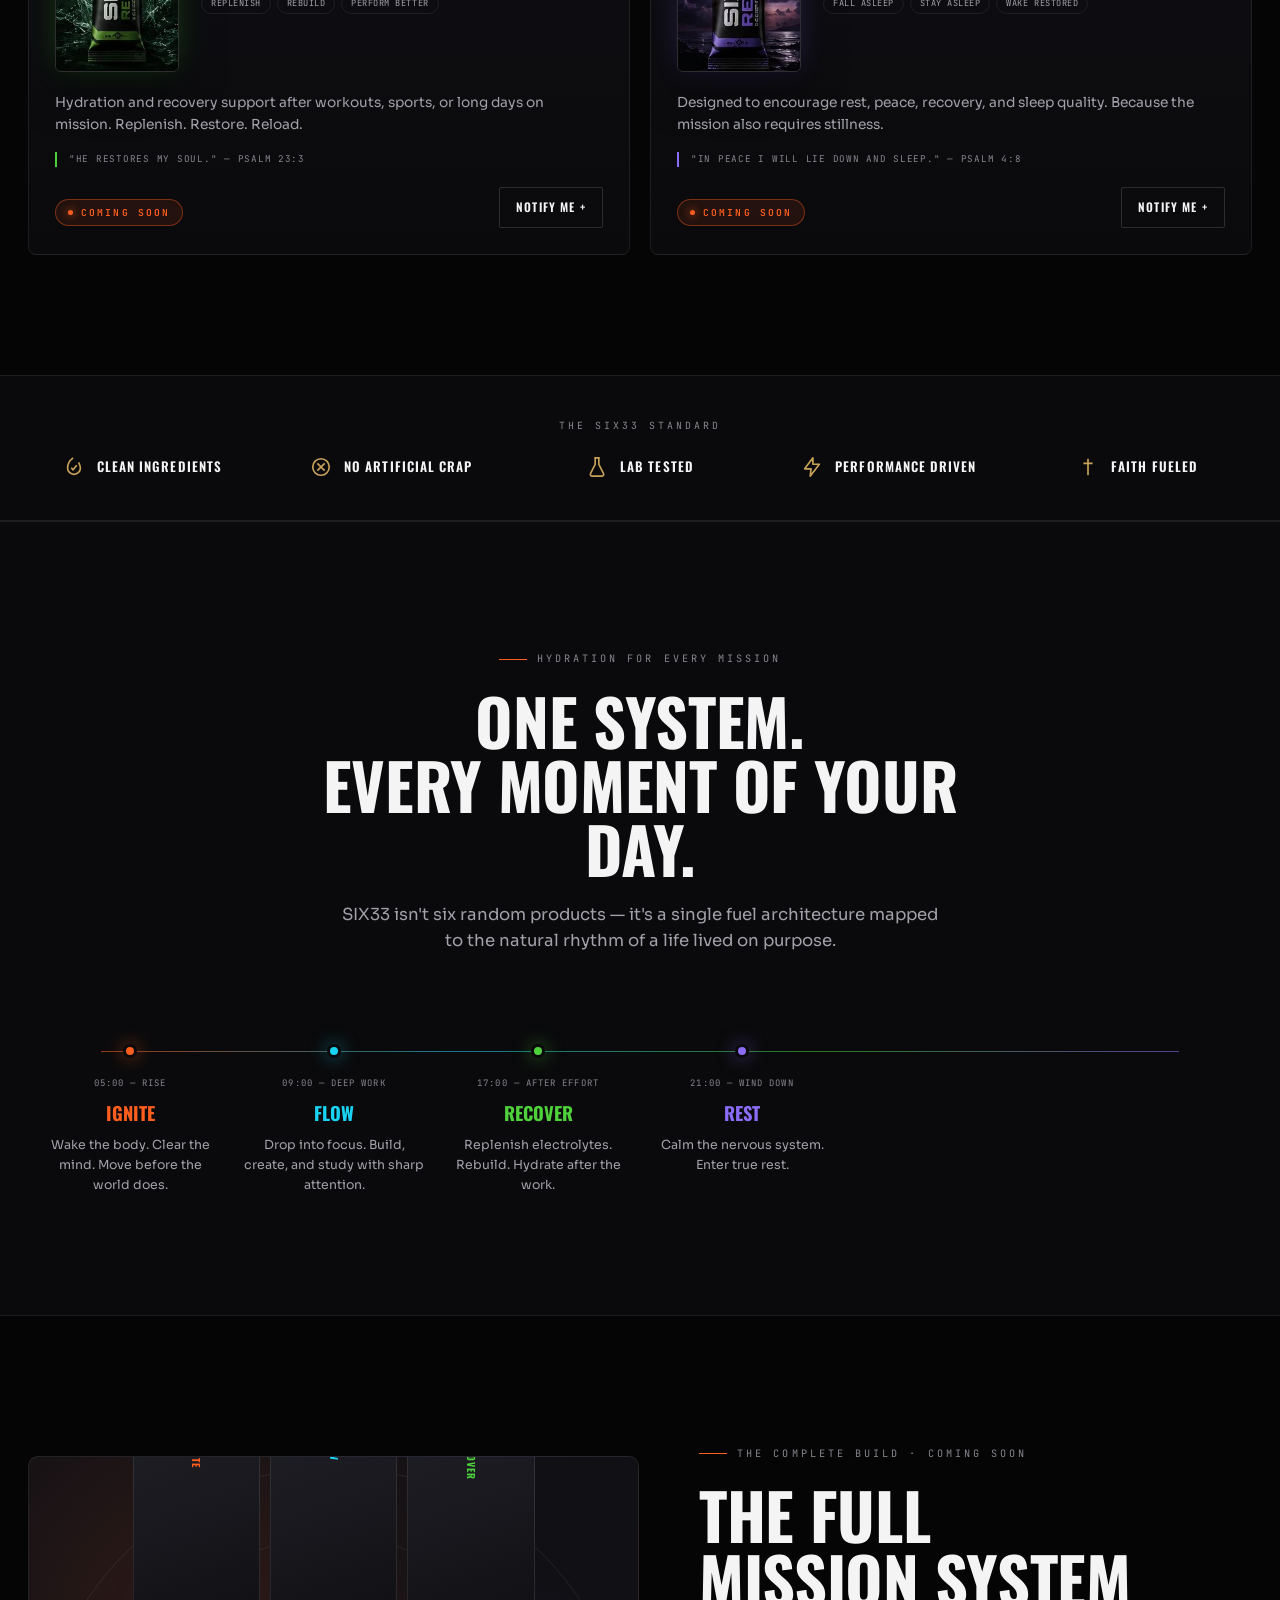
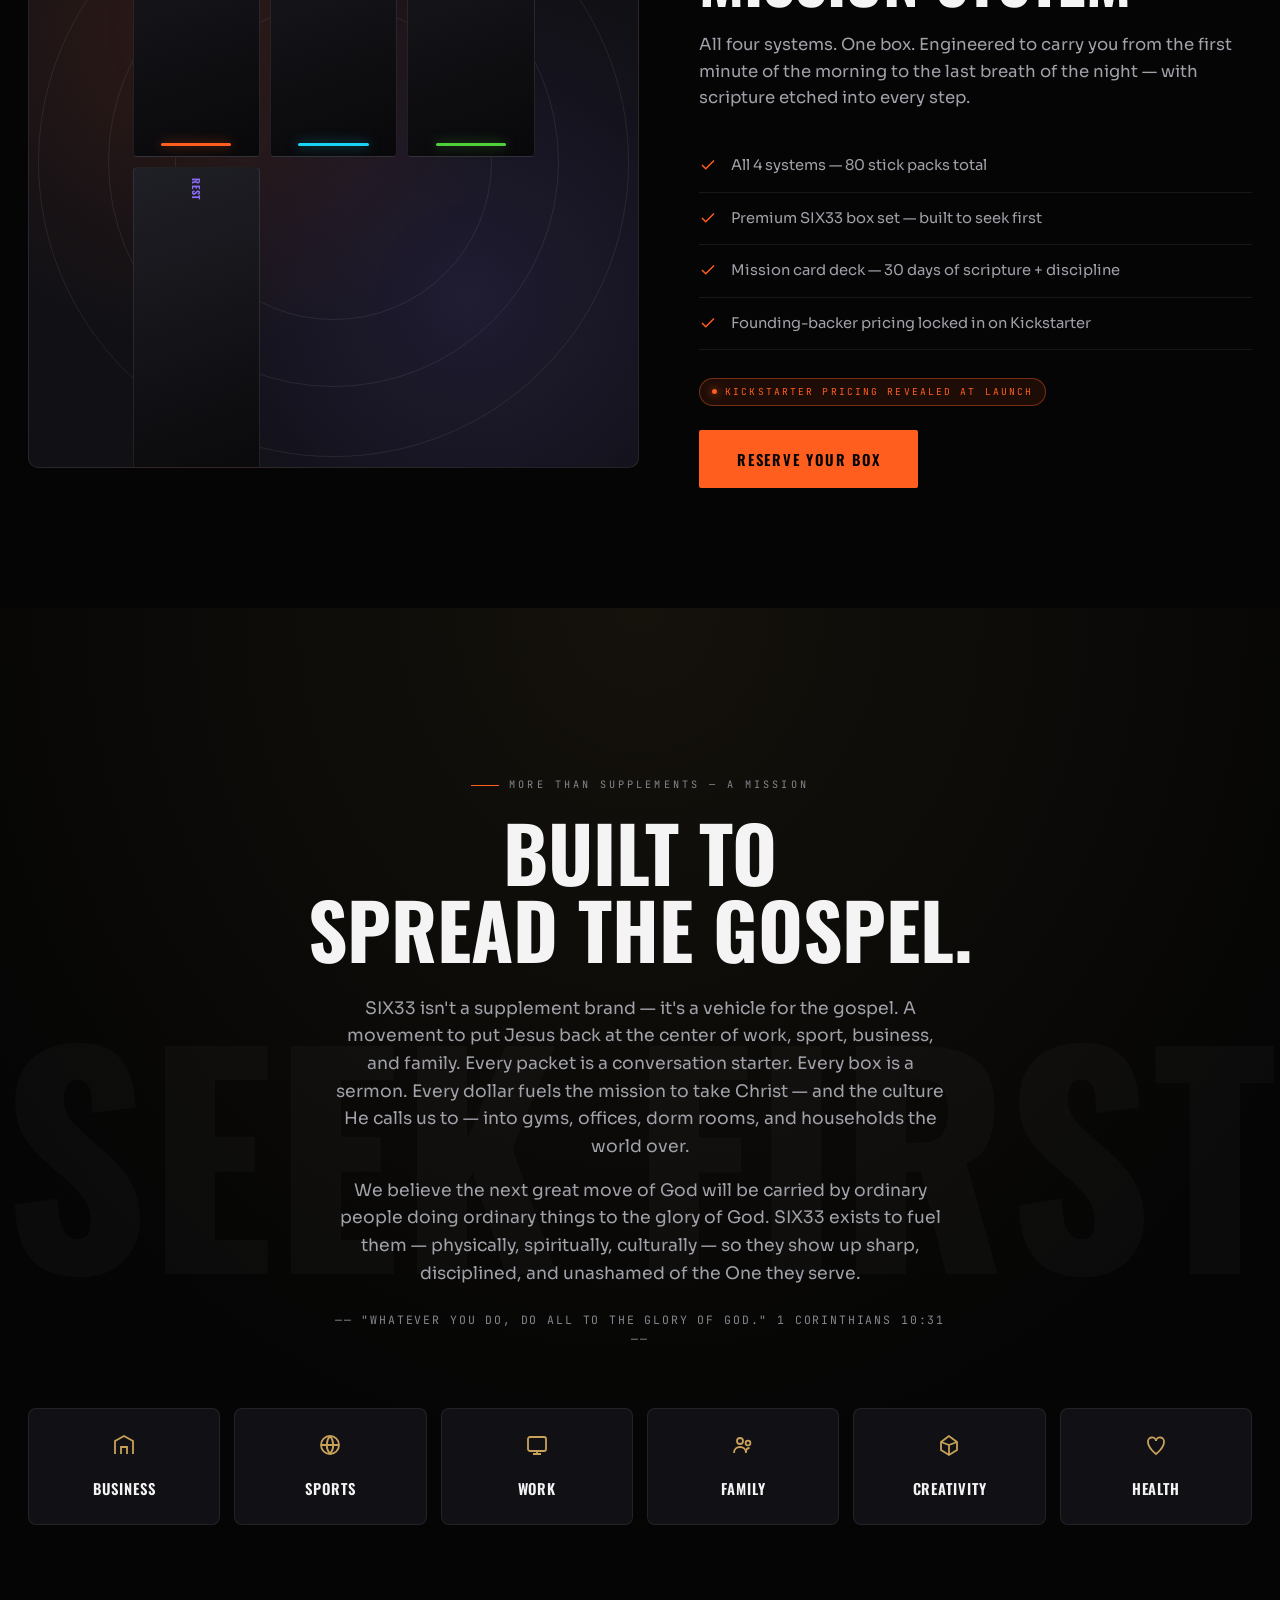
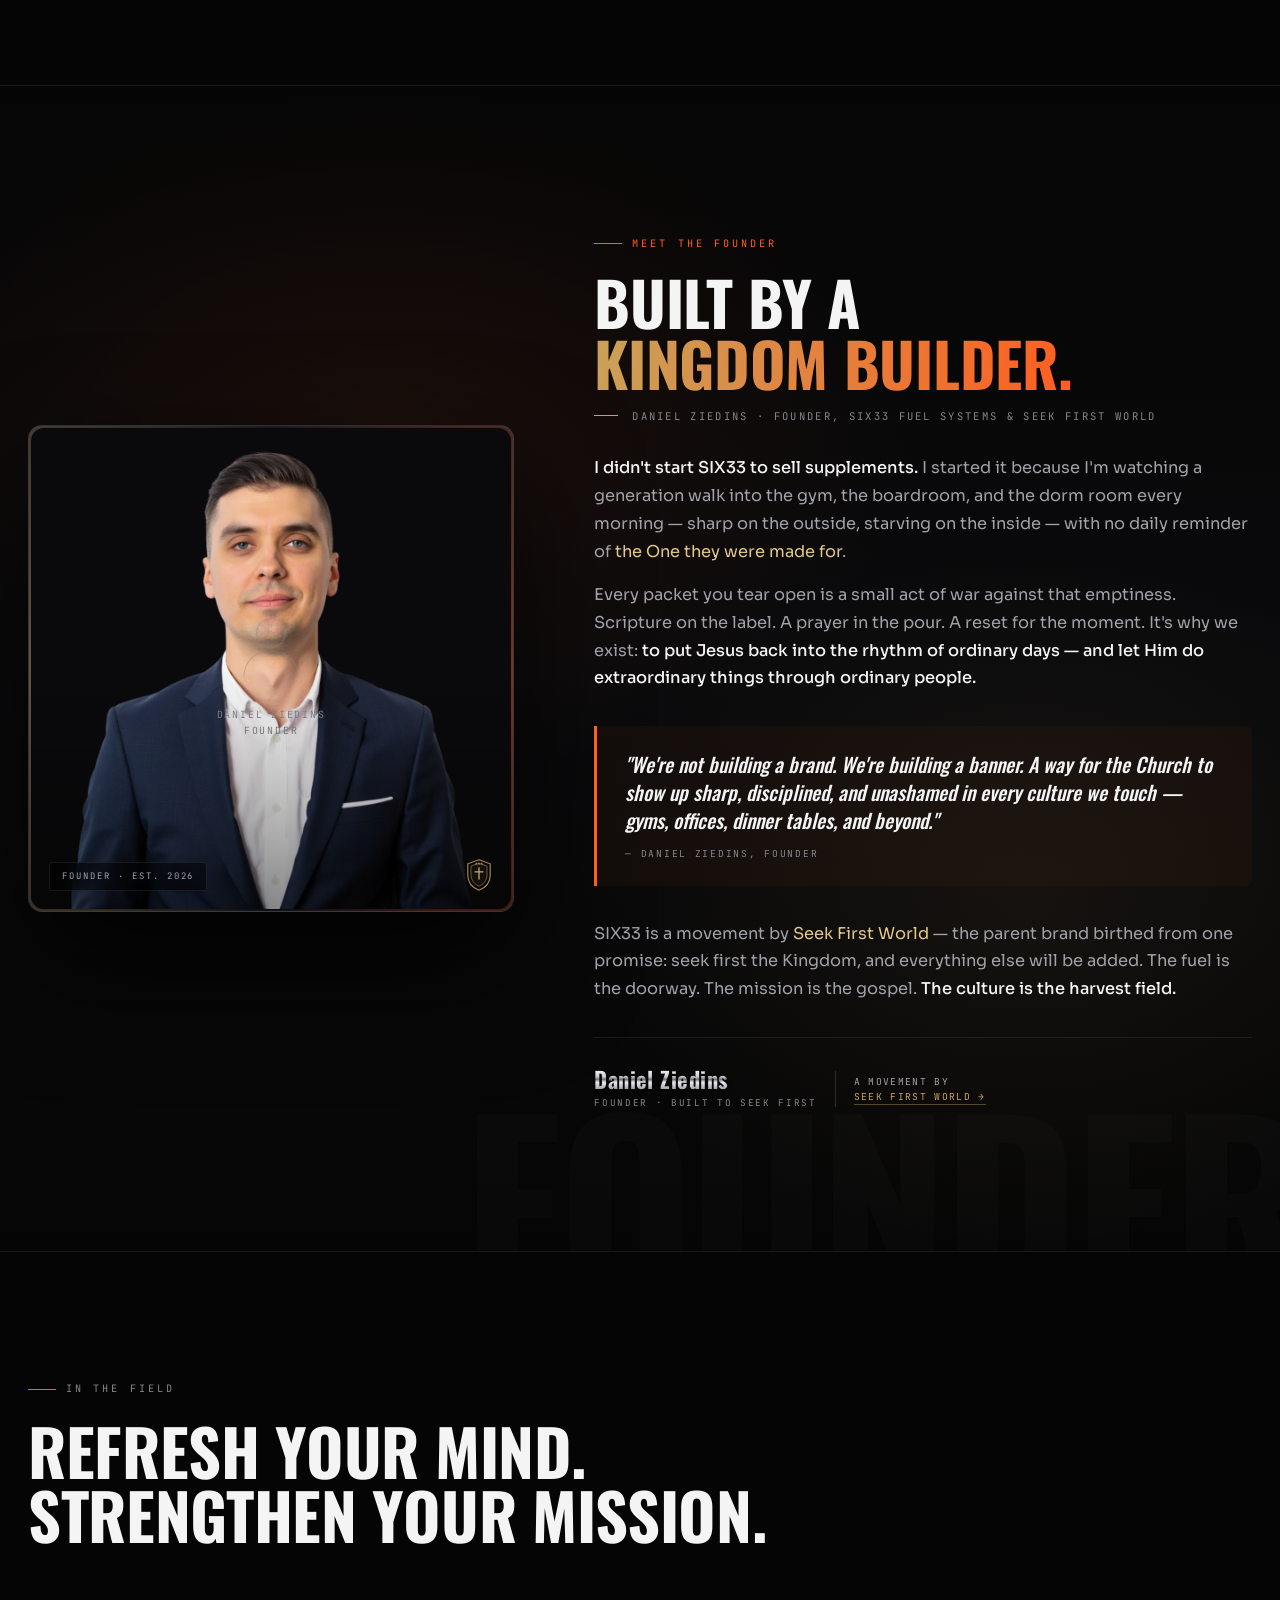
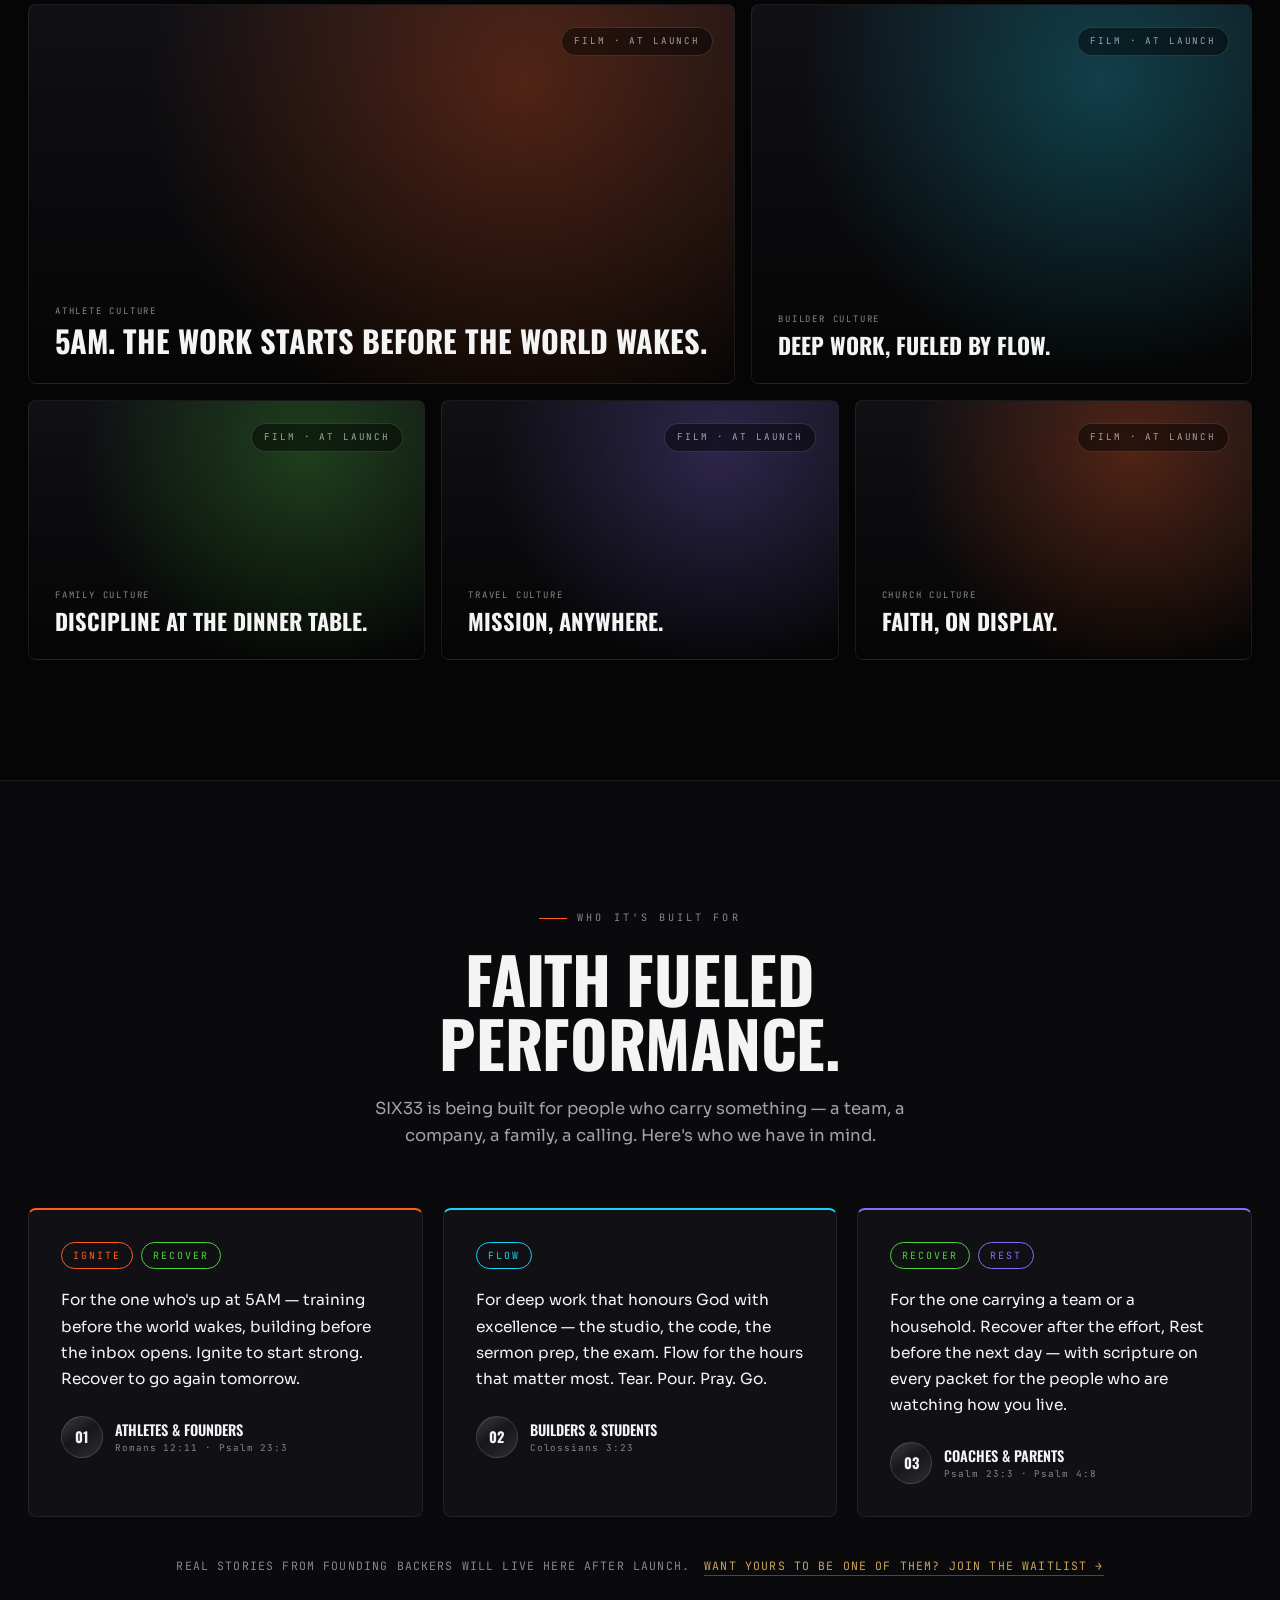
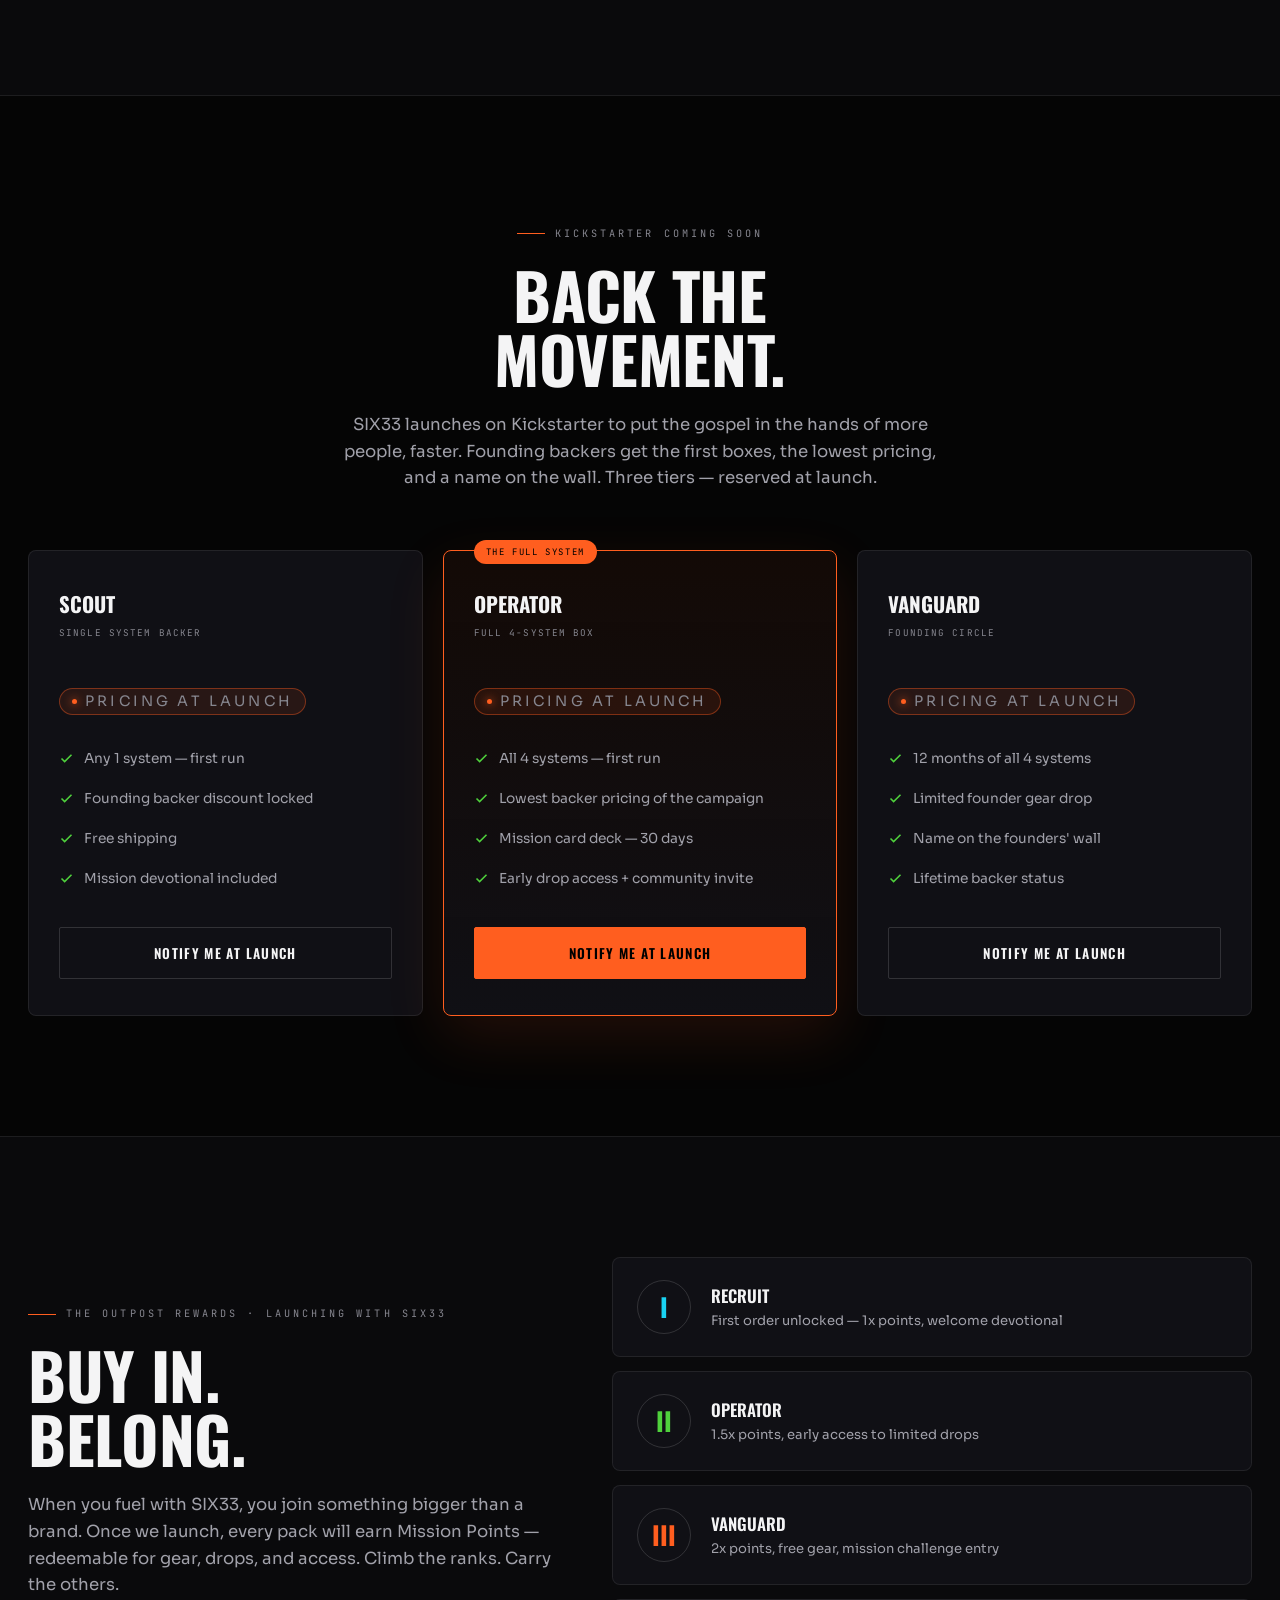
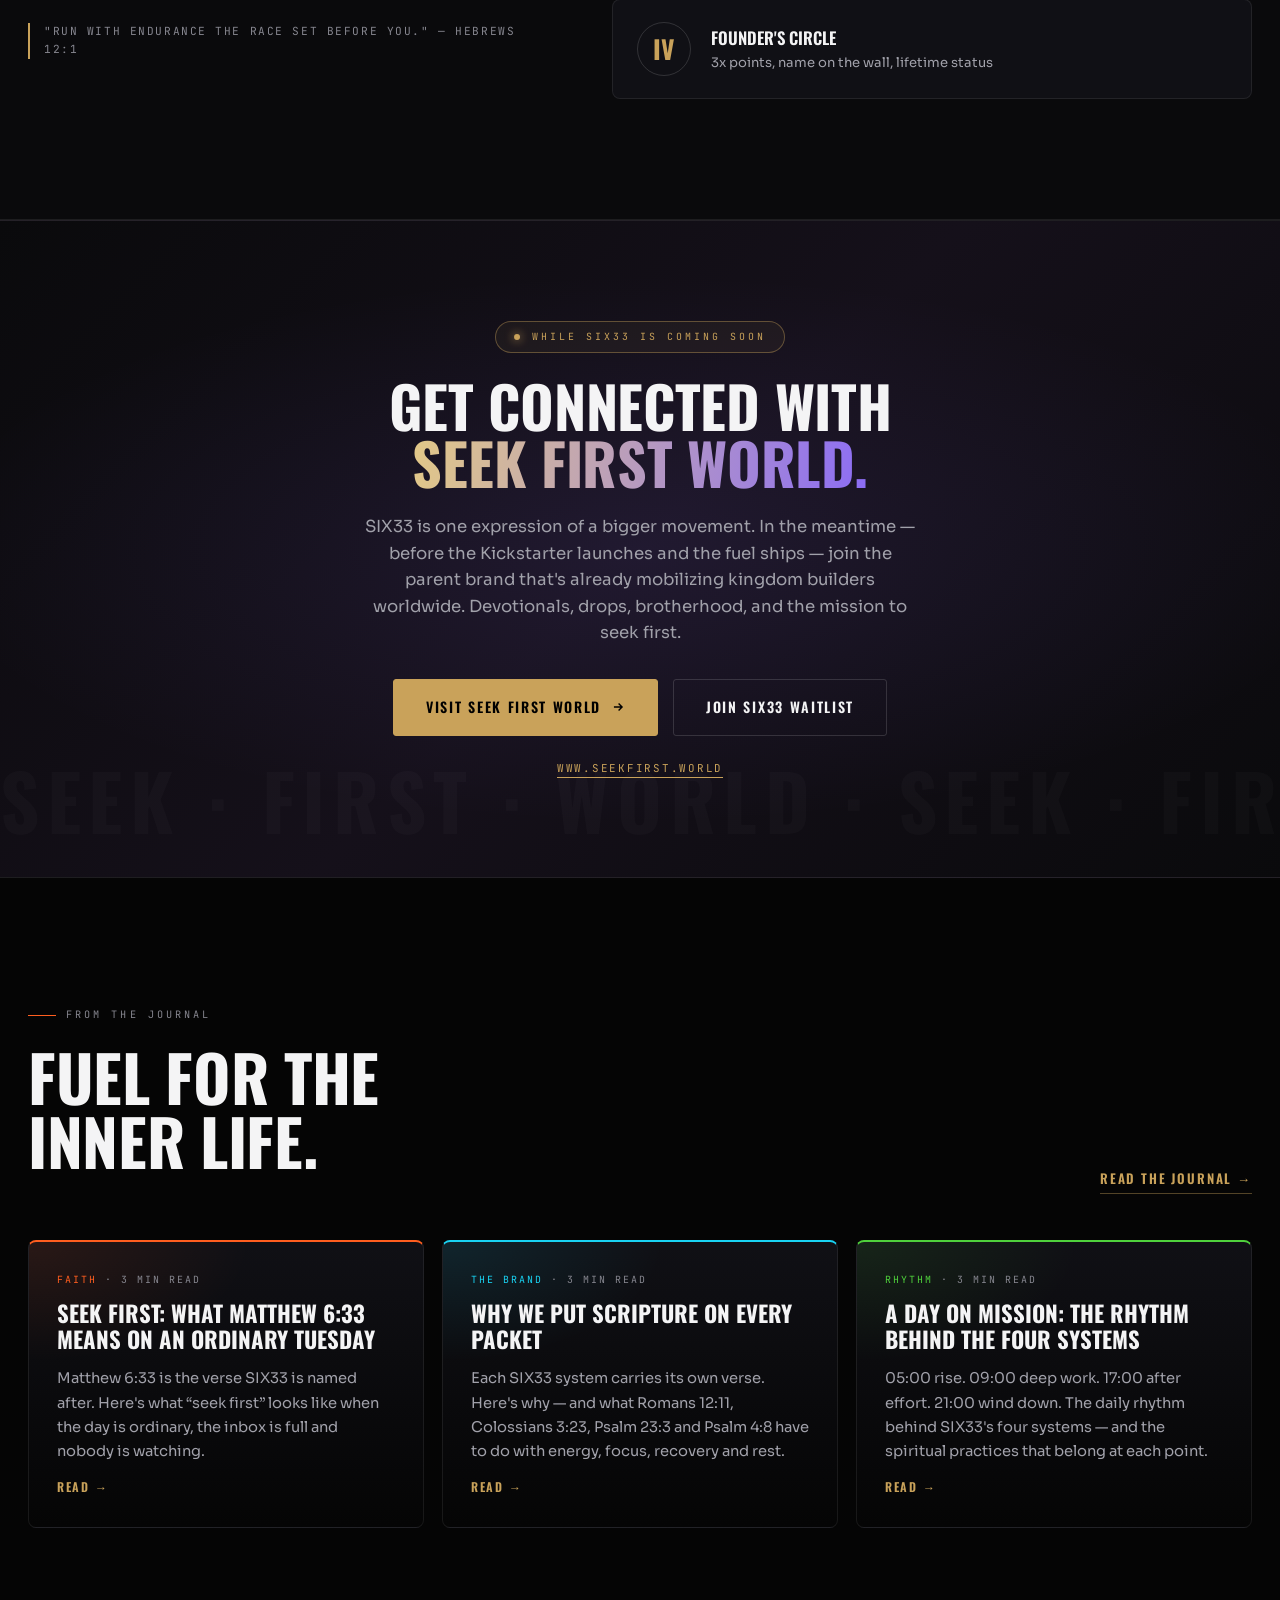
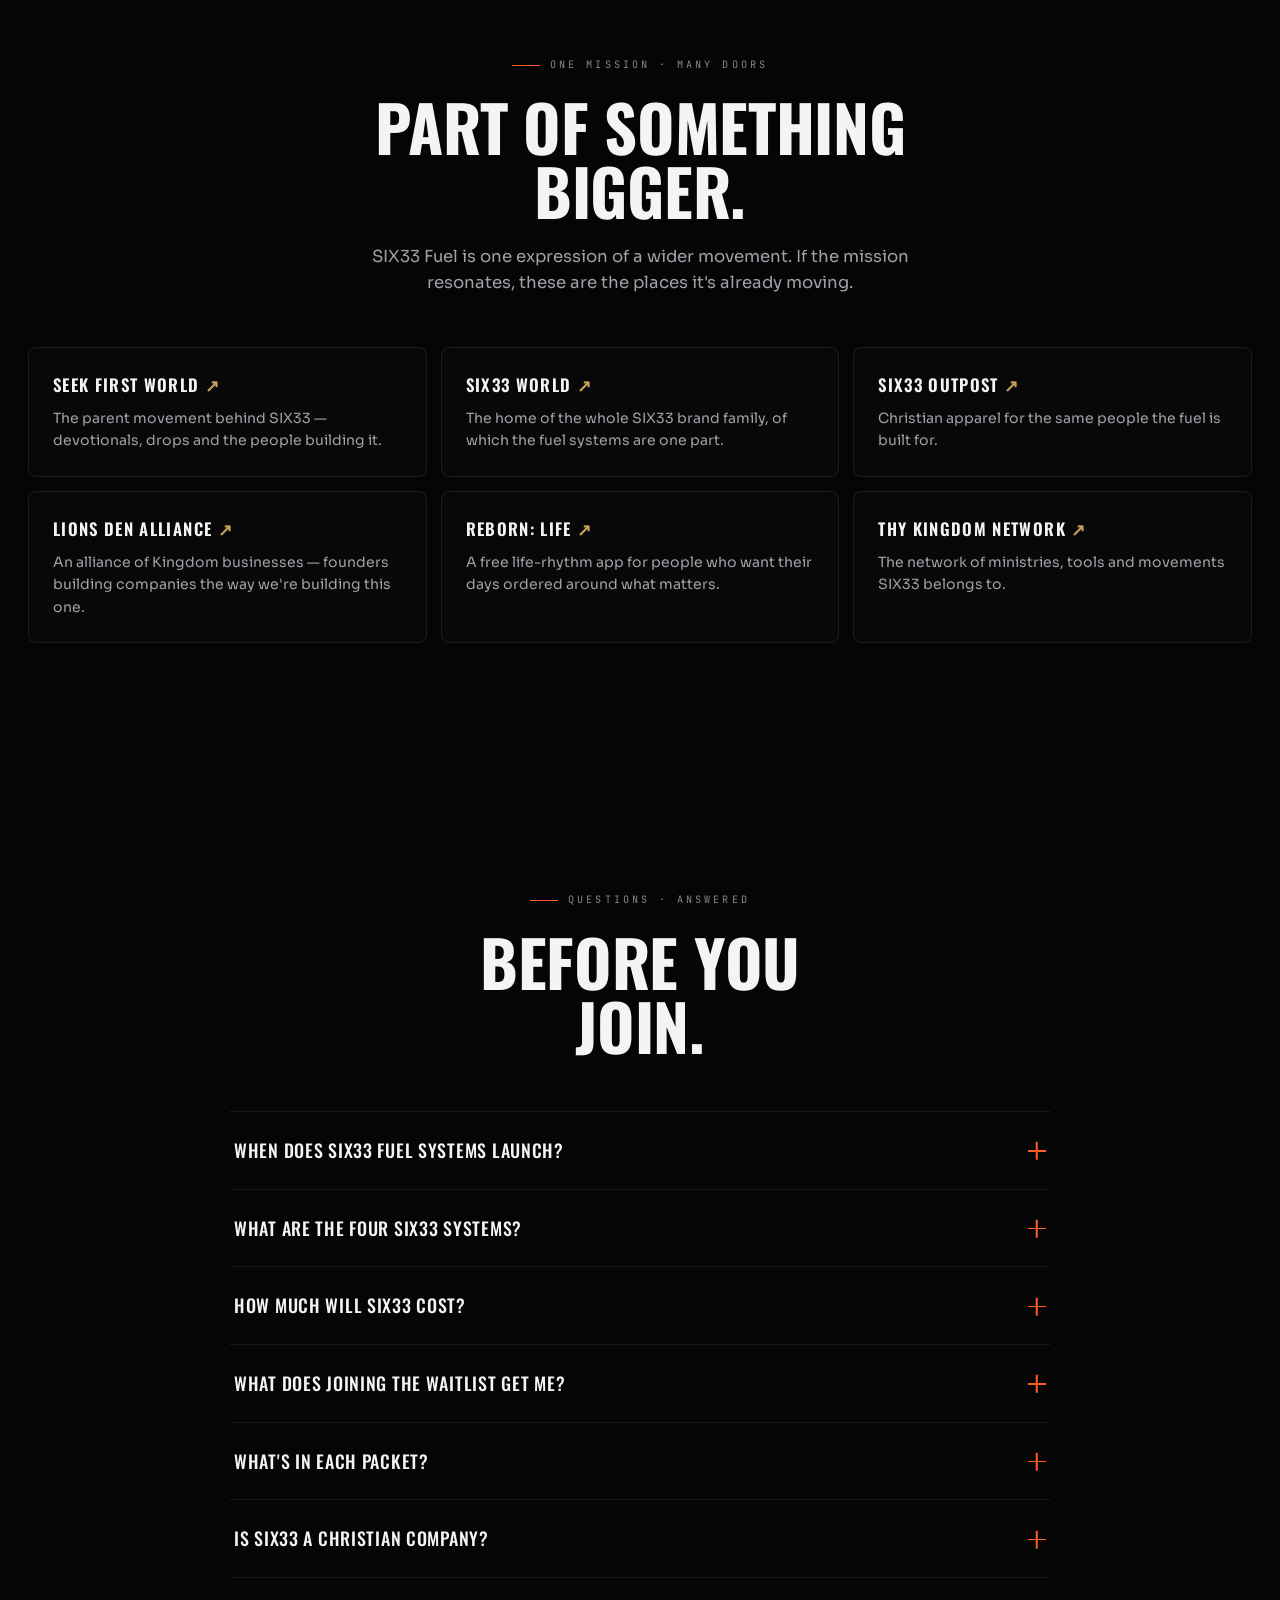
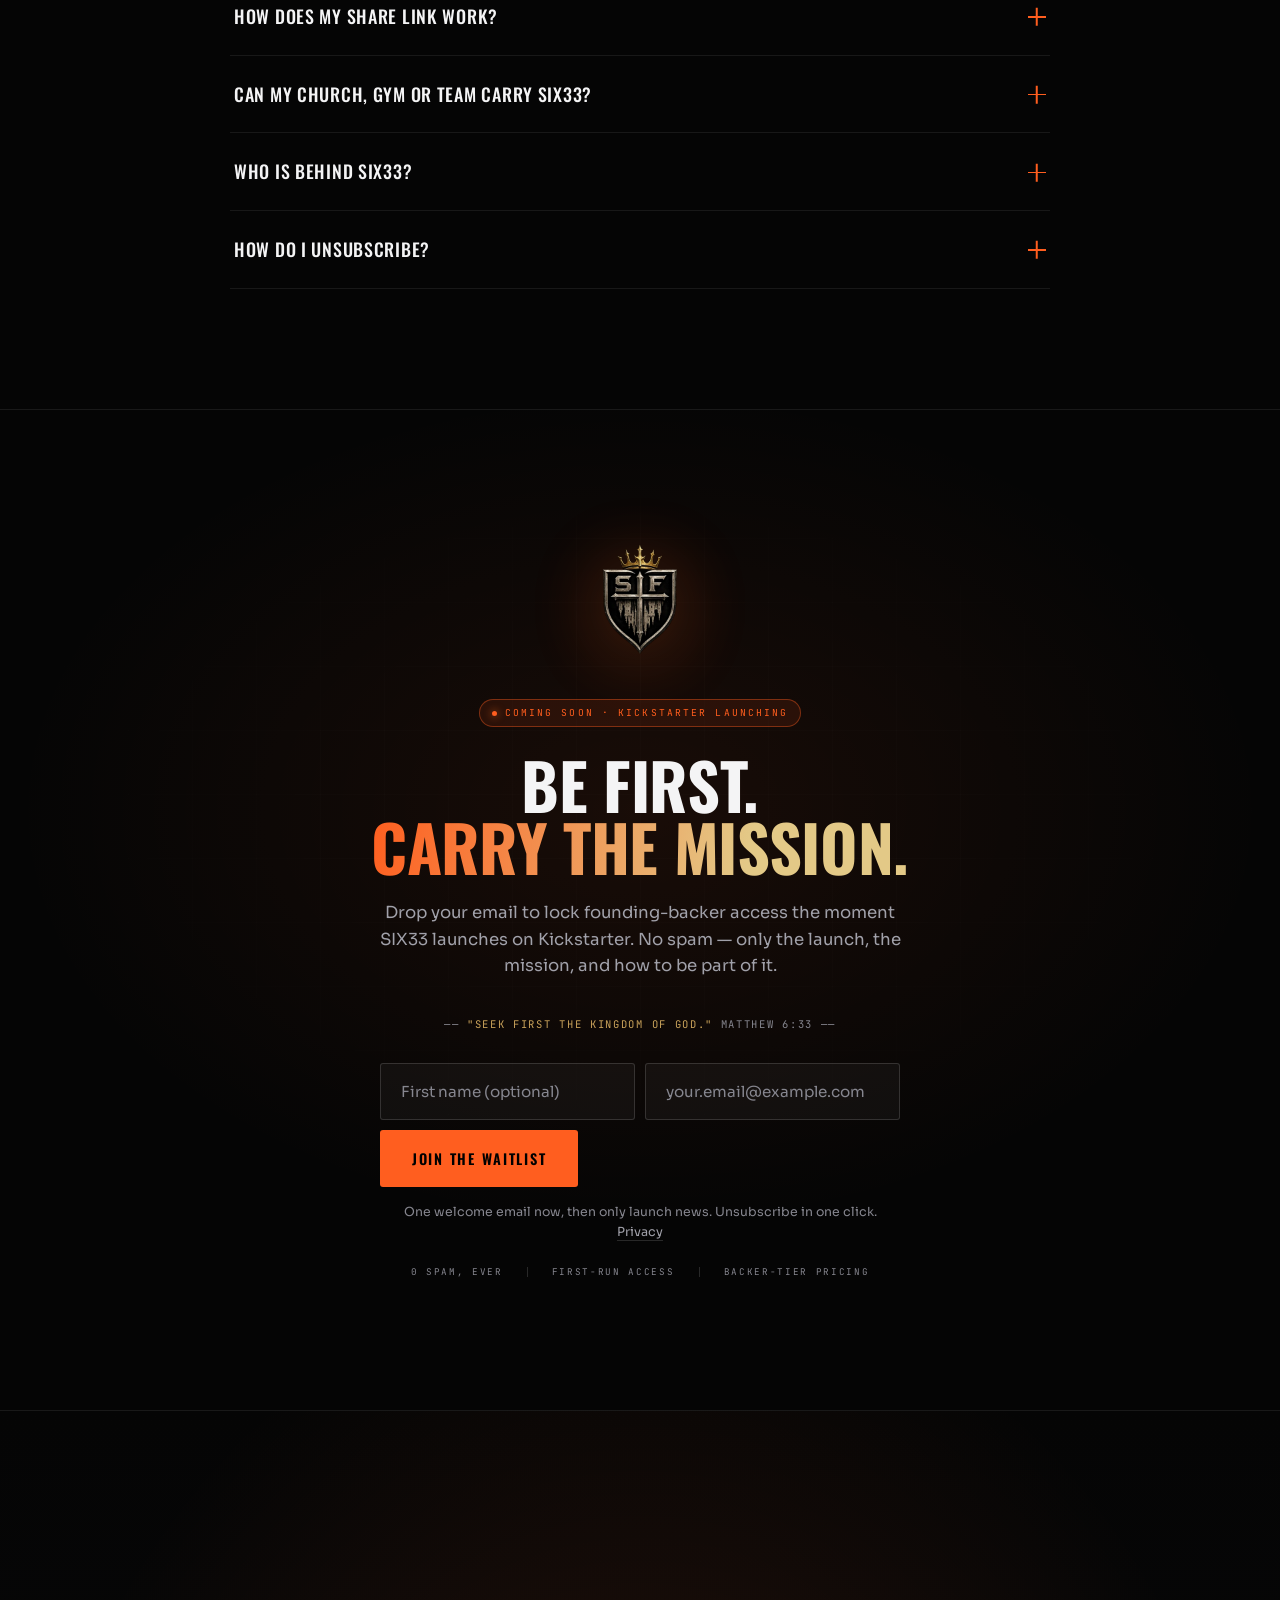
==== commit 5288706b: "Real packet art in the four system cards; 2x2 grid (REST was orphaned) The cards used CSS-drawn pack" ====
--- a/index.html
+++ b/index.html
@@ -179,7 +179,7 @@
 
   /* PRODUCTS */
   .products-head { display:flex; justify-content:space-between; align-items:flex-end; flex-wrap:wrap; gap:24px; margin-bottom:58px; }
-  .product-grid { display:grid; grid-template-columns:repeat(3,1fr); gap:20px; }
+  .product-grid { display:grid; grid-template-columns:repeat(2,1fr); gap:20px; }
   .product-card { position:relative; border:1px solid var(--line); border-radius:8px; background:linear-gradient(180deg,var(--black-3),var(--black-2)); padding:30px 26px 26px; overflow:hidden; transition:all 0.5s var(--ease); cursor:pointer; display:flex; flex-direction:column; }
   .product-card::before { content:""; position:absolute; inset:0; opacity:0; transition:opacity 0.5s var(--ease); pointer-events:none; background:radial-gradient(circle at 50% 0%,var(--cardglow),transparent 65%); }
   .product-card:hover { transform:translateY(-10px); border-color:var(--cardline); }
@@ -462,6 +462,11 @@
   .net-why { color:var(--text-dim); font-size:0.88rem; line-height:1.6; }
   @media (max-width:1024px) { .jr-grid, .net-grid { grid-template-columns:1fr 1fr; } }
   @media (max-width:640px) { .jr-grid, .net-grid { grid-template-columns:1fr; } .journal-teaser { padding:80px 0 40px; } .network { padding:40px 0 80px; } }
+
+  /* Real packet art (cropped from the product mockup) */
+  .pc-art { width:124px; aspect-ratio:200/320; border-radius:6px; overflow:hidden; border:1px solid var(--line-2); box-shadow:0 18px 40px rgba(0,0,0,0.55), 0 0 30px -8px var(--cardglow); }
+  .pc-art img { width:100%; height:100%; object-fit:cover; }
+  @media (max-width:640px) { .pc-art { width:110px; } }
 
   /* Accessibility helper */
   .sr-only { position:absolute; width:1px; height:1px; padding:0; margin:-1px; overflow:hidden; clip:rect(0,0,0,0); white-space:nowrap; border:0; }
@@ -981,12 +986,7 @@
       <div class="product-card reveal" role="button" tabindex="0" aria-label="Join the waitlist for this system" style="--cardglow:var(--ignite-glow);--cardline:var(--ignite);--cardcolor:var(--ignite);" data-waitlist>
         <div class="pc-top"><span class="pc-system">Energy System</span><span class="pc-num">01 / 04</span></div>
         <div class="pc-layout">
-          <div class="pc-packet"><div class="packet" style="padding:18px 8px 12px;">
-            <svg class="pk-shield" style="width:14px;height:17px;margin-bottom:6px;"><use href="#shield"/></svg>
-            <div class="pk-six33" style="font-size:0.7rem;">SIX33</div>
-            <div class="pk-name-v" style="color:var(--ignite);font-size:1.4rem;margin:10px 0;">IGNITE</div>
-            <div class="glow-bar" style="background:linear-gradient(90deg,transparent,var(--ignite),transparent);box-shadow:0 0 16px var(--ignite-glow);"></div>
-          </div></div>
+          <div class="pc-packet pc-art"><picture><source srcset="packet-ignite.webp" type="image/webp" /><img src="packet-ignite.jpg" width="200" height="320" alt="SIX33 Ignite stick pack" loading="lazy" decoding="async" /></picture></div>
           <div class="pc-head">
             <div class="pc-name">Ignite</div>
             <div class="pc-tag" style="color:var(--ignite);">Energy + Focus</div>
@@ -1001,12 +1001,7 @@
       <div class="product-card reveal d1" role="button" tabindex="0" aria-label="Join the waitlist for this system" style="--cardglow:var(--flow-glow);--cardline:var(--flow);--cardcolor:var(--flow);" data-waitlist>
         <div class="pc-top"><span class="pc-system">Focus System</span><span class="pc-num">02 / 04</span></div>
         <div class="pc-layout">
-          <div class="pc-packet"><div class="packet" style="padding:18px 8px 12px;">
-            <svg class="pk-shield" style="width:14px;height:17px;margin-bottom:6px;"><use href="#shield"/></svg>
-            <div class="pk-six33" style="font-size:0.7rem;">SIX33</div>
-            <div class="pk-name-v" style="color:var(--flow);font-size:1.4rem;margin:10px 0;">FLOW</div>
-            <div class="glow-bar" style="background:linear-gradient(90deg,transparent,var(--flow),transparent);box-shadow:0 0 16px var(--flow-glow);"></div>
-          </div></div>
+          <div class="pc-packet pc-art"><picture><source srcset="packet-flow.webp" type="image/webp" /><img src="packet-flow.jpg" width="200" height="320" alt="SIX33 Flow stick pack" loading="lazy" decoding="async" /></picture></div>
           <div class="pc-head">
             <div class="pc-name">Flow</div>
             <div class="pc-tag" style="color:var(--flow);">Productivity + Deep Work</div>
@@ -1021,12 +1016,7 @@
       <div class="product-card reveal d2" role="button" tabindex="0" aria-label="Join the waitlist for this system" style="--cardglow:var(--recover-glow);--cardline:var(--recover);--cardcolor:var(--recover);" data-waitlist>
         <div class="pc-top"><span class="pc-system">Recovery System</span><span class="pc-num">03 / 04</span></div>
         <div class="pc-layout">
-          <div class="pc-packet"><div class="packet" style="padding:18px 8px 12px;">
-            <svg class="pk-shield" style="width:14px;height:17px;margin-bottom:6px;"><use href="#shield"/></svg>
-            <div class="pk-six33" style="font-size:0.7rem;">SIX33</div>
-            <div class="pk-name-v" style="color:var(--recover);font-size:1.25rem;margin:10px 0;">RECOVER</div>
-            <div class="glow-bar" style="background:linear-gradient(90deg,transparent,var(--recover),transparent);box-shadow:0 0 16px var(--recover-glow);"></div>
-          </div></div>
+          <div class="pc-packet pc-art"><picture><source srcset="packet-recover.webp" type="image/webp" /><img src="packet-recover.jpg" width="200" height="320" alt="SIX33 Recover stick pack" loading="lazy" decoding="async" /></picture></div>
           <div class="pc-head">
             <div class="pc-name">Recover</div>
             <div class="pc-tag" style="color:var(--recover);">Recovery + Electrolytes</div>
@@ -1041,12 +1031,7 @@
       <div class="product-card reveal" role="button" tabindex="0" aria-label="Join the waitlist for this system" style="--cardglow:var(--rest-glow);--cardline:var(--rest);--cardcolor:var(--rest);" data-waitlist>
         <div class="pc-top"><span class="pc-system">Rest System</span><span class="pc-num">04 / 04</span></div>
         <div class="pc-layout">
-          <div class="pc-packet"><div class="packet" style="padding:18px 8px 12px;">
-            <svg class="pk-shield" style="width:14px;height:17px;margin-bottom:6px;"><use href="#shield"/></svg>
-            <div class="pk-six33" style="font-size:0.7rem;">SIX33</div>
-            <div class="pk-name-v" style="color:var(--rest);font-size:1.4rem;margin:10px 0;">REST</div>
-            <div class="glow-bar" style="background:linear-gradient(90deg,transparent,var(--rest),transparent);box-shadow:0 0 16px var(--rest-glow);"></div>
-          </div></div>
+          <div class="pc-packet pc-art"><picture><source srcset="packet-rest.webp" type="image/webp" /><img src="packet-rest.jpg" width="200" height="320" alt="SIX33 Rest stick pack" loading="lazy" decoding="async" /></picture></div>
           <div class="pc-head">
             <div class="pc-name">Rest</div>
             <div class="pc-tag" style="color:var(--rest);">Sleep + Nervous System</div>
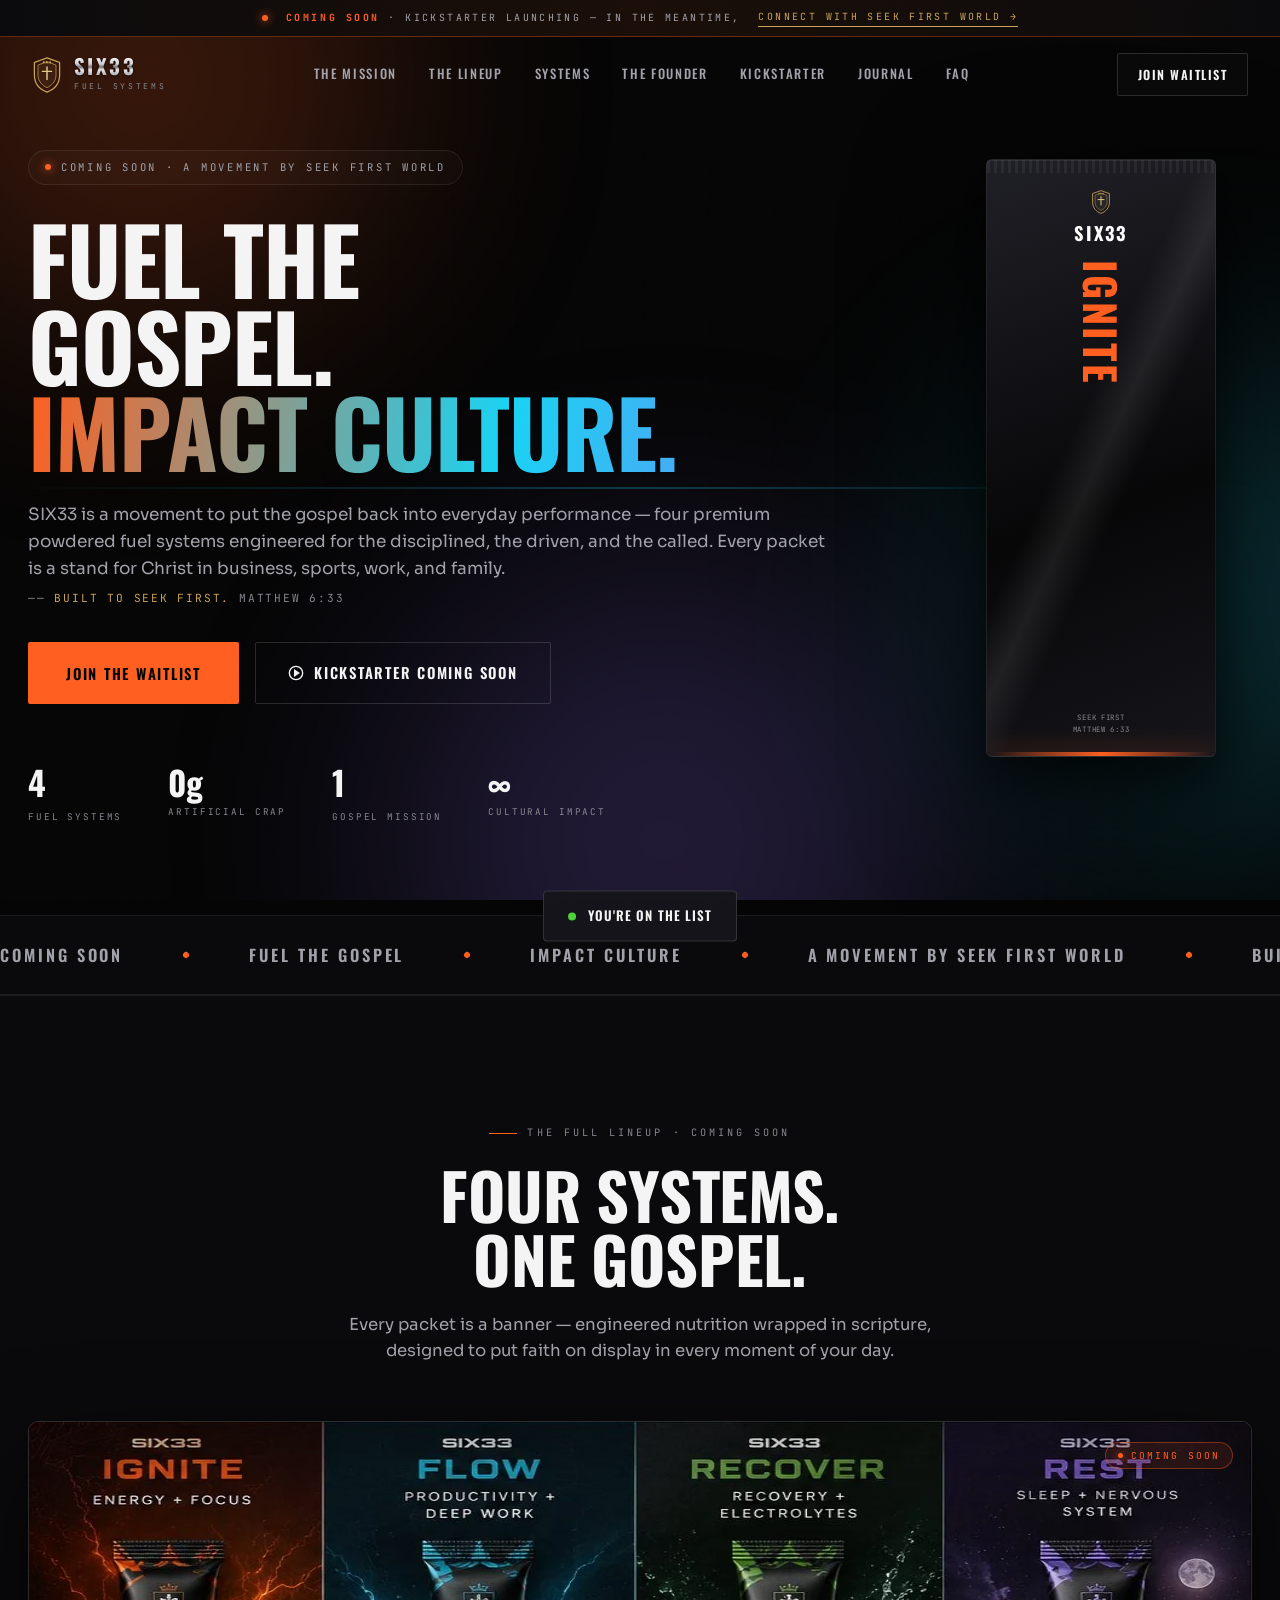
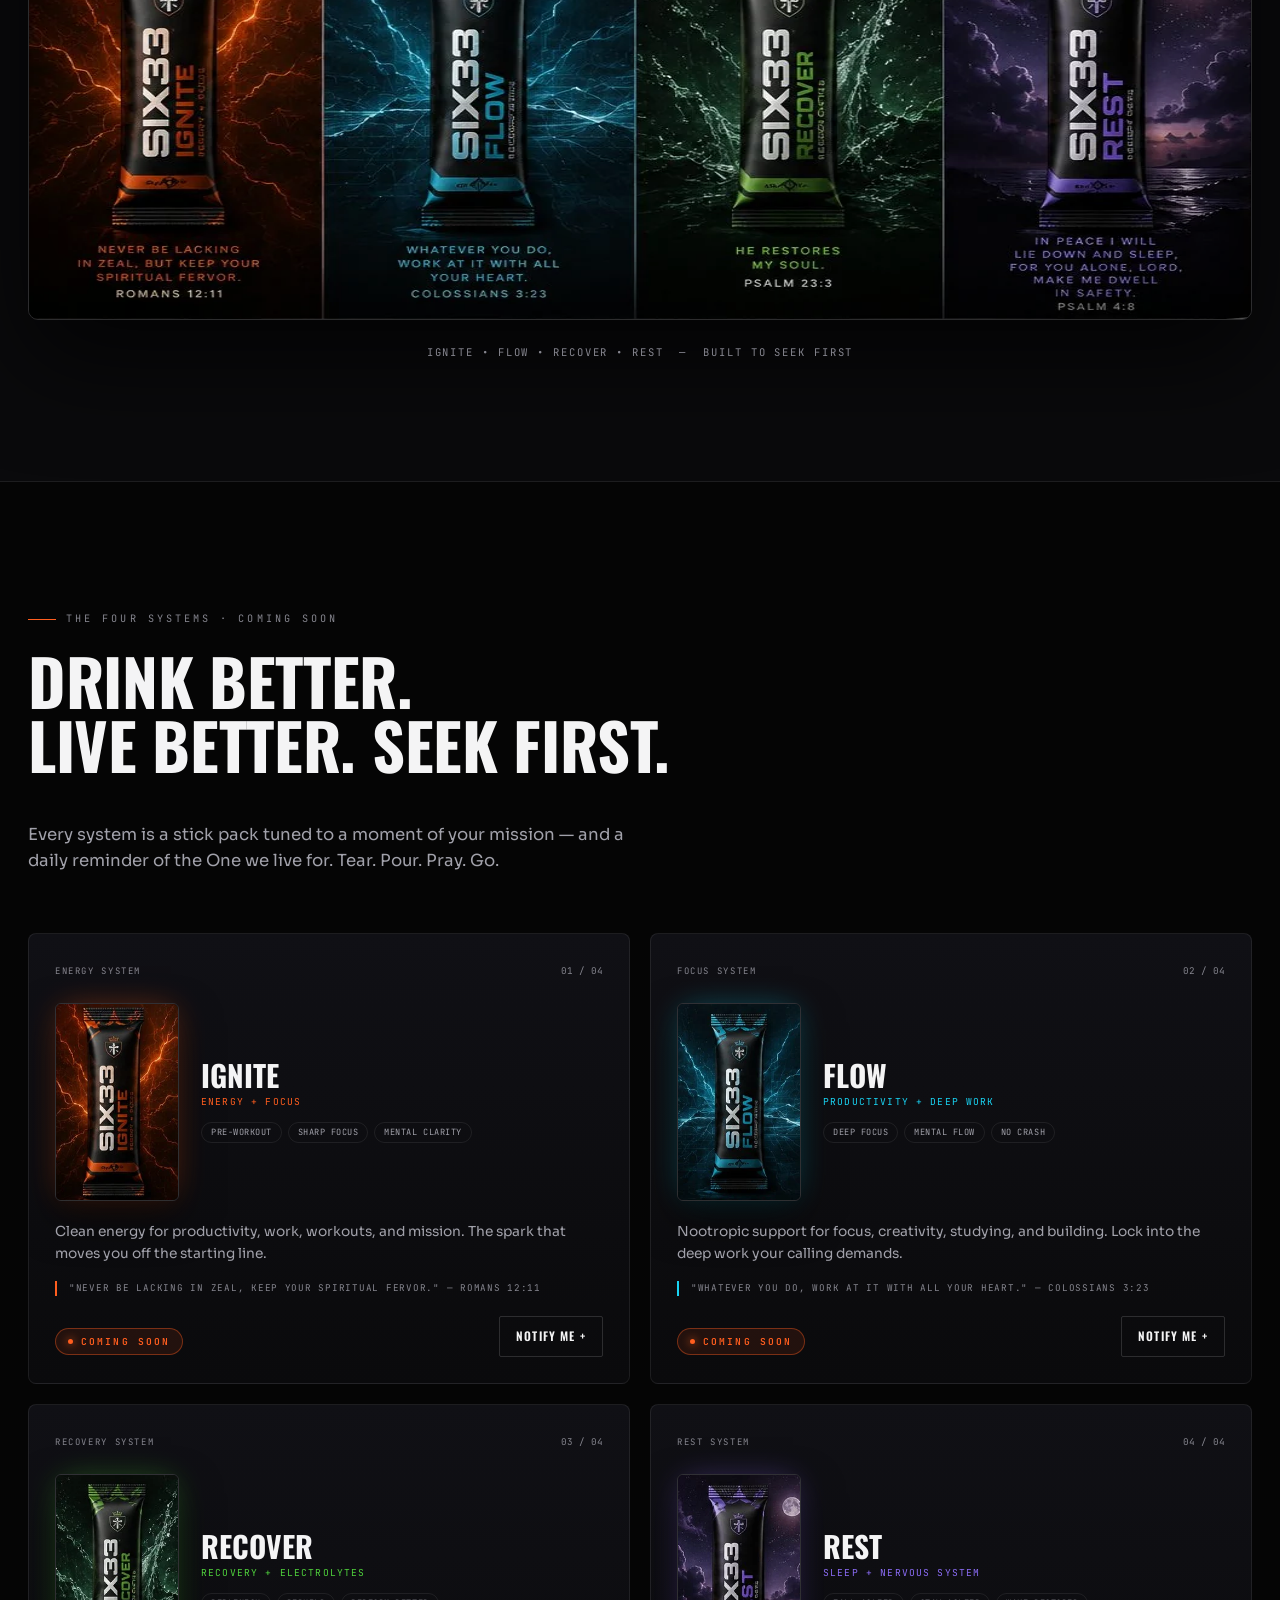
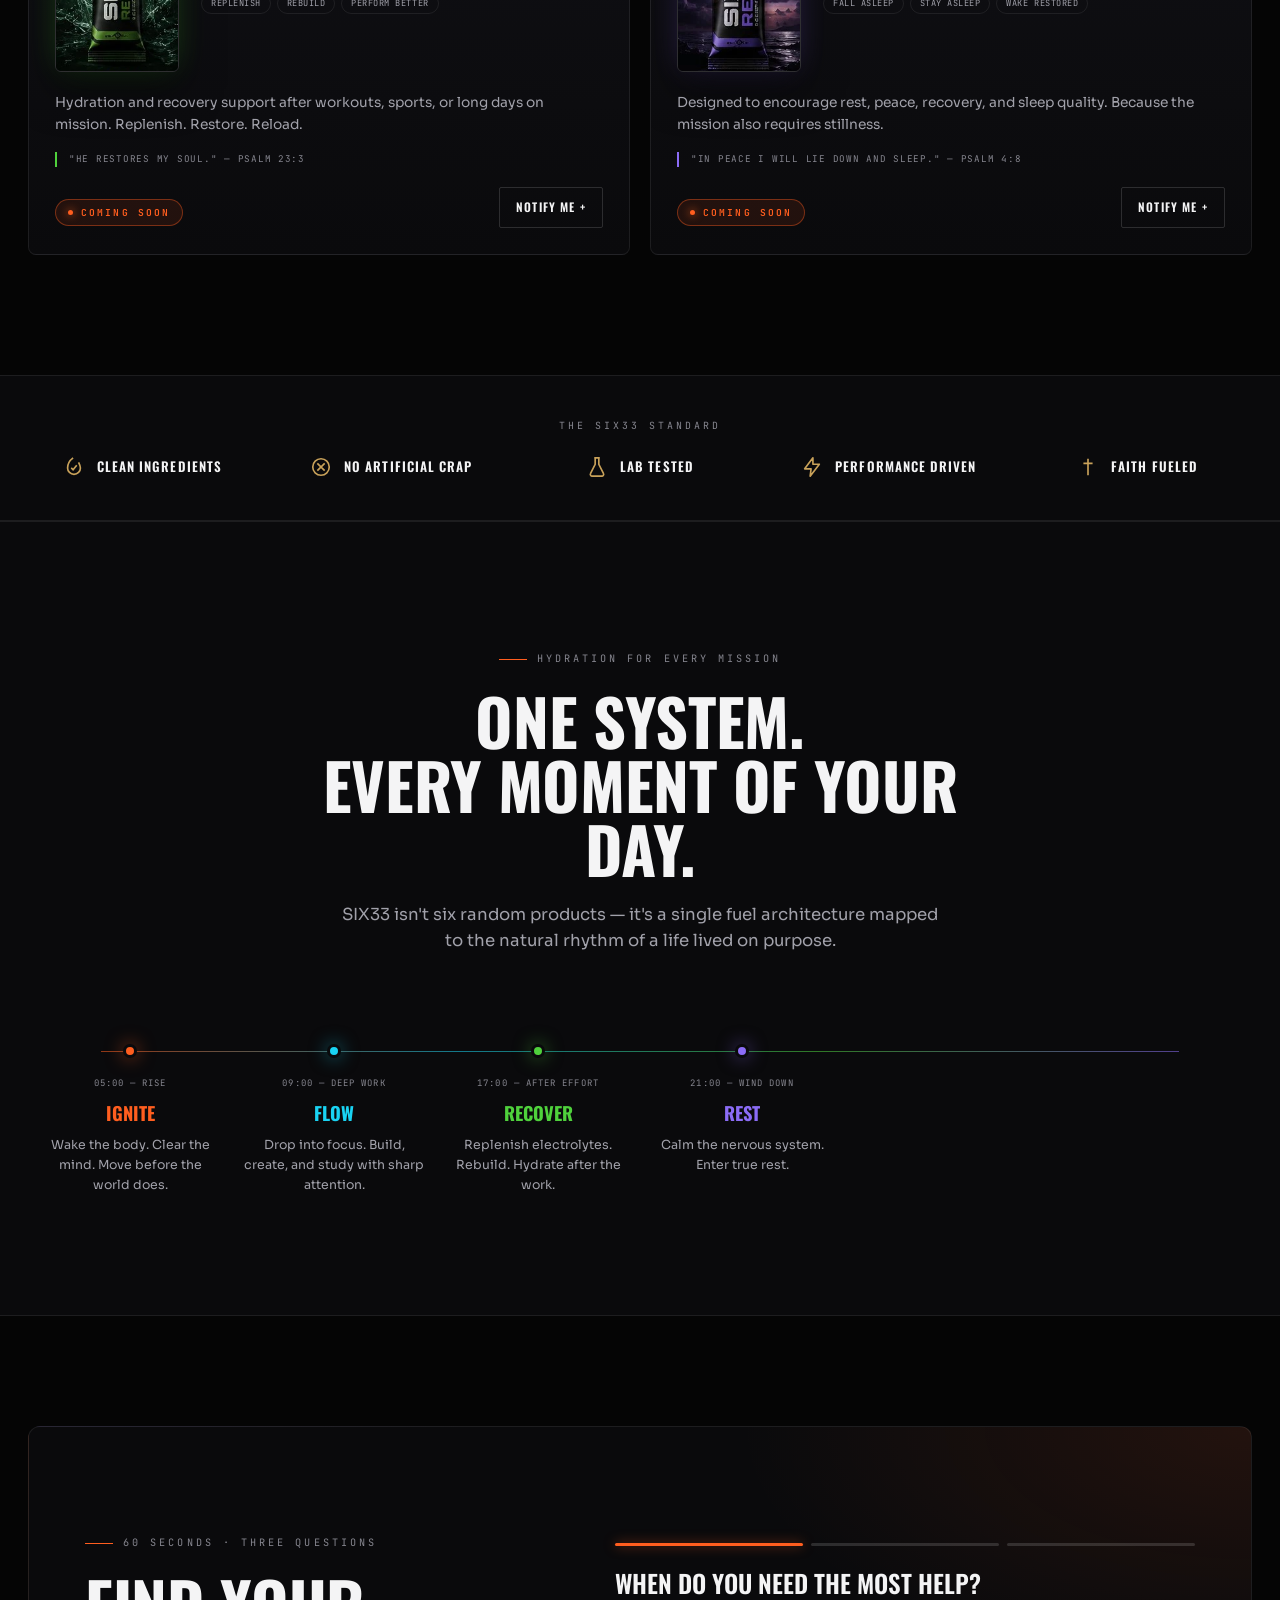
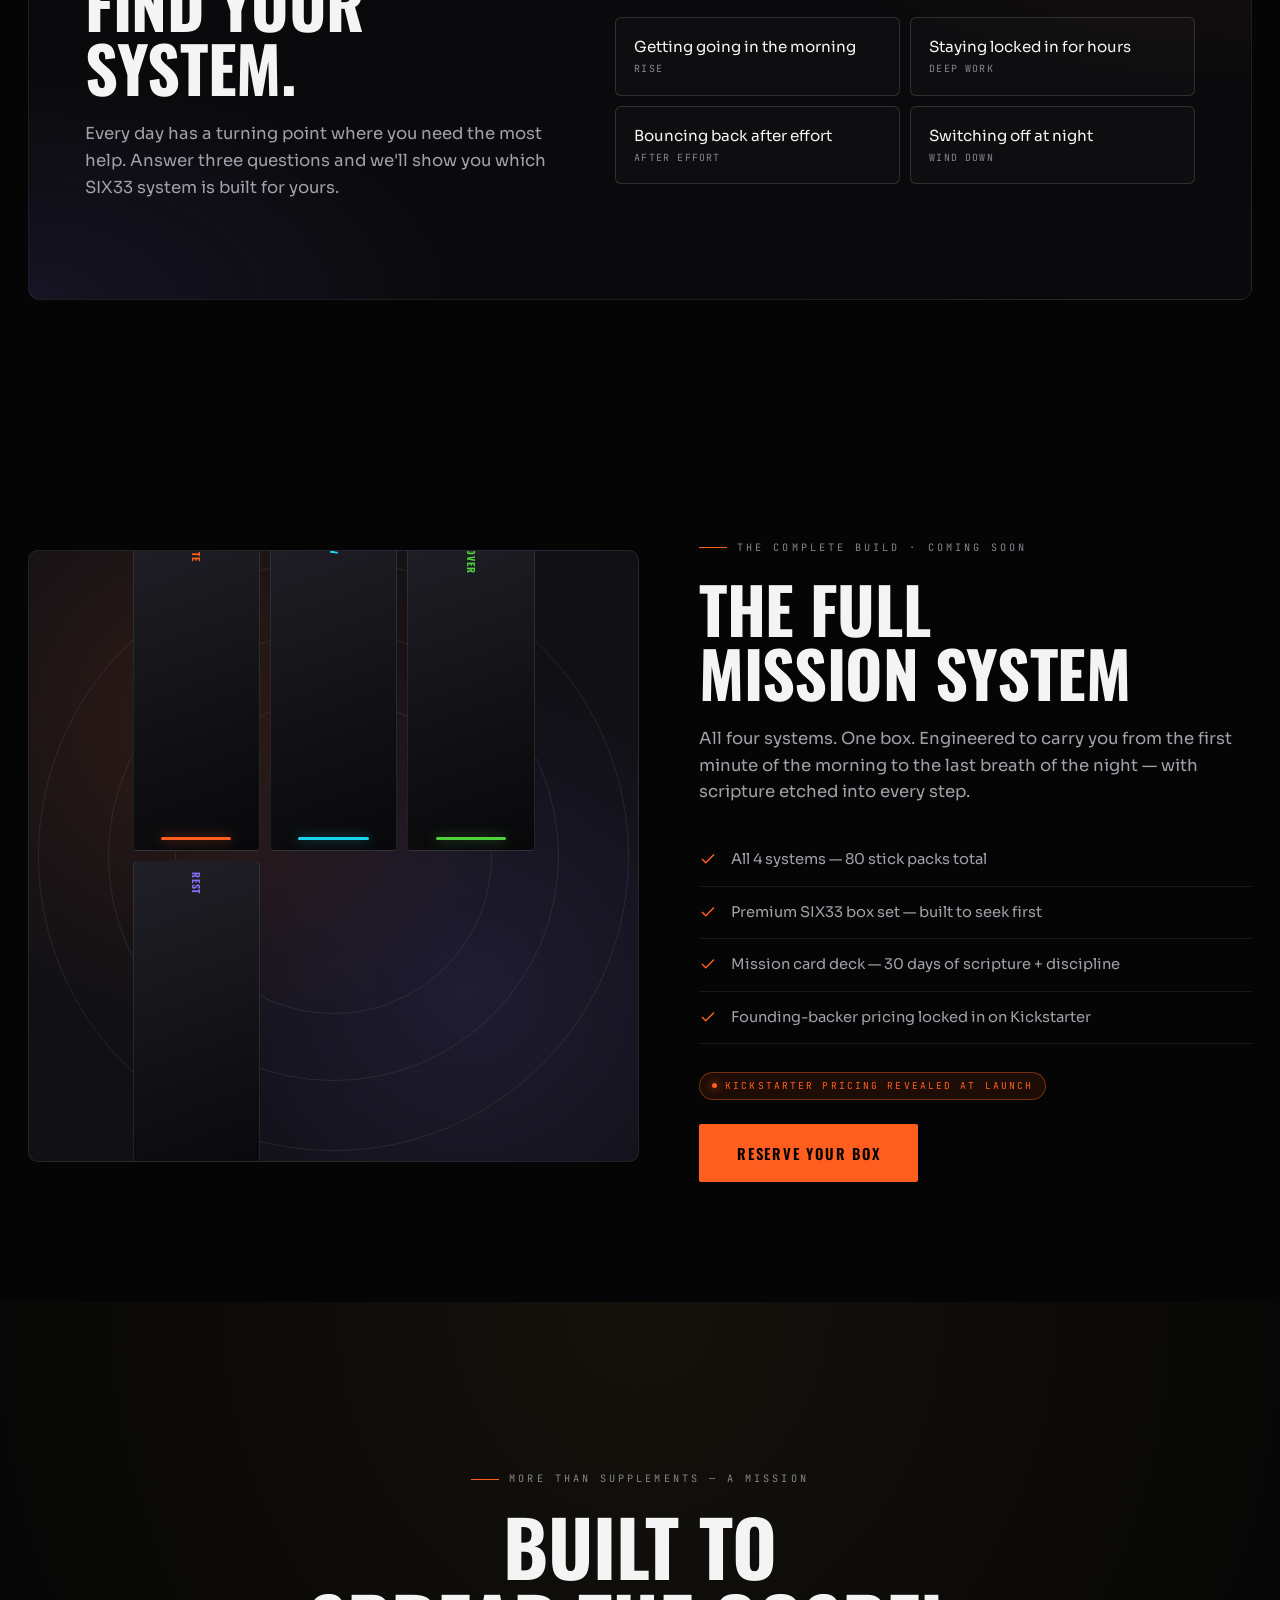
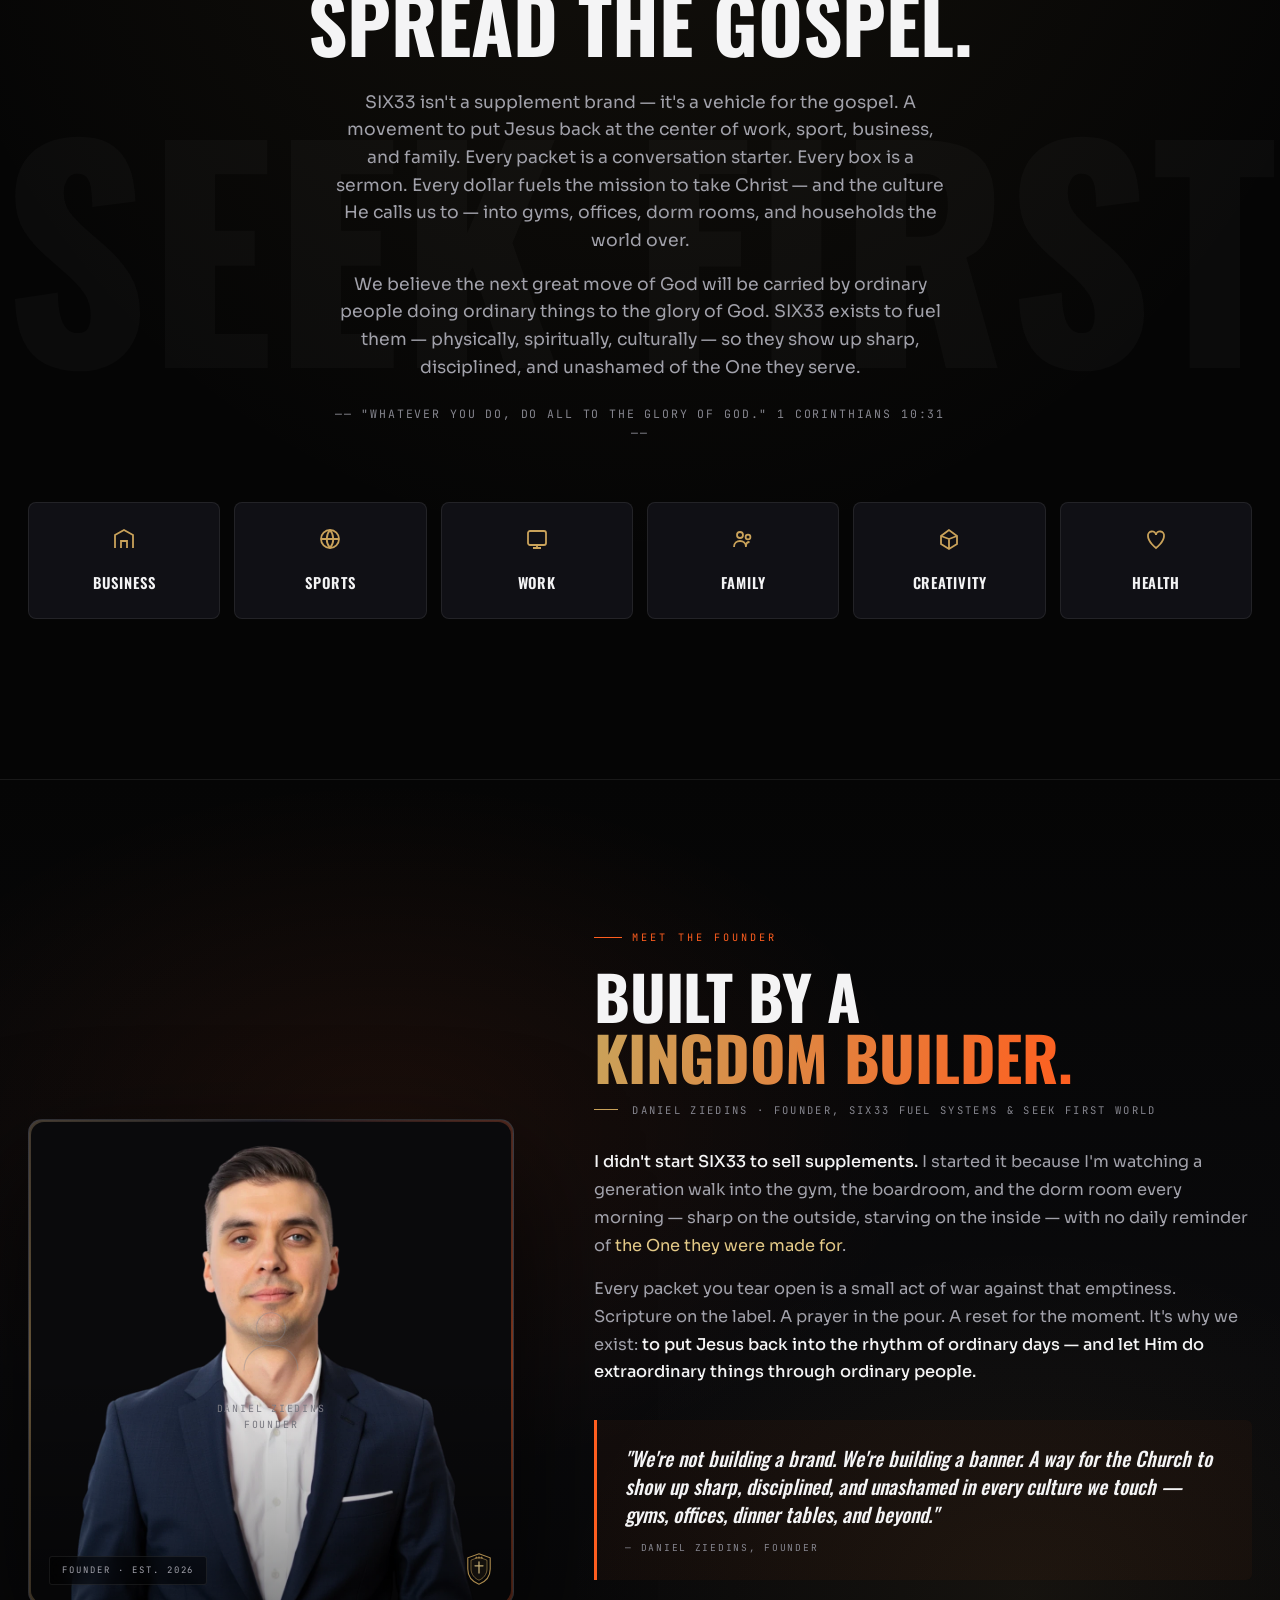
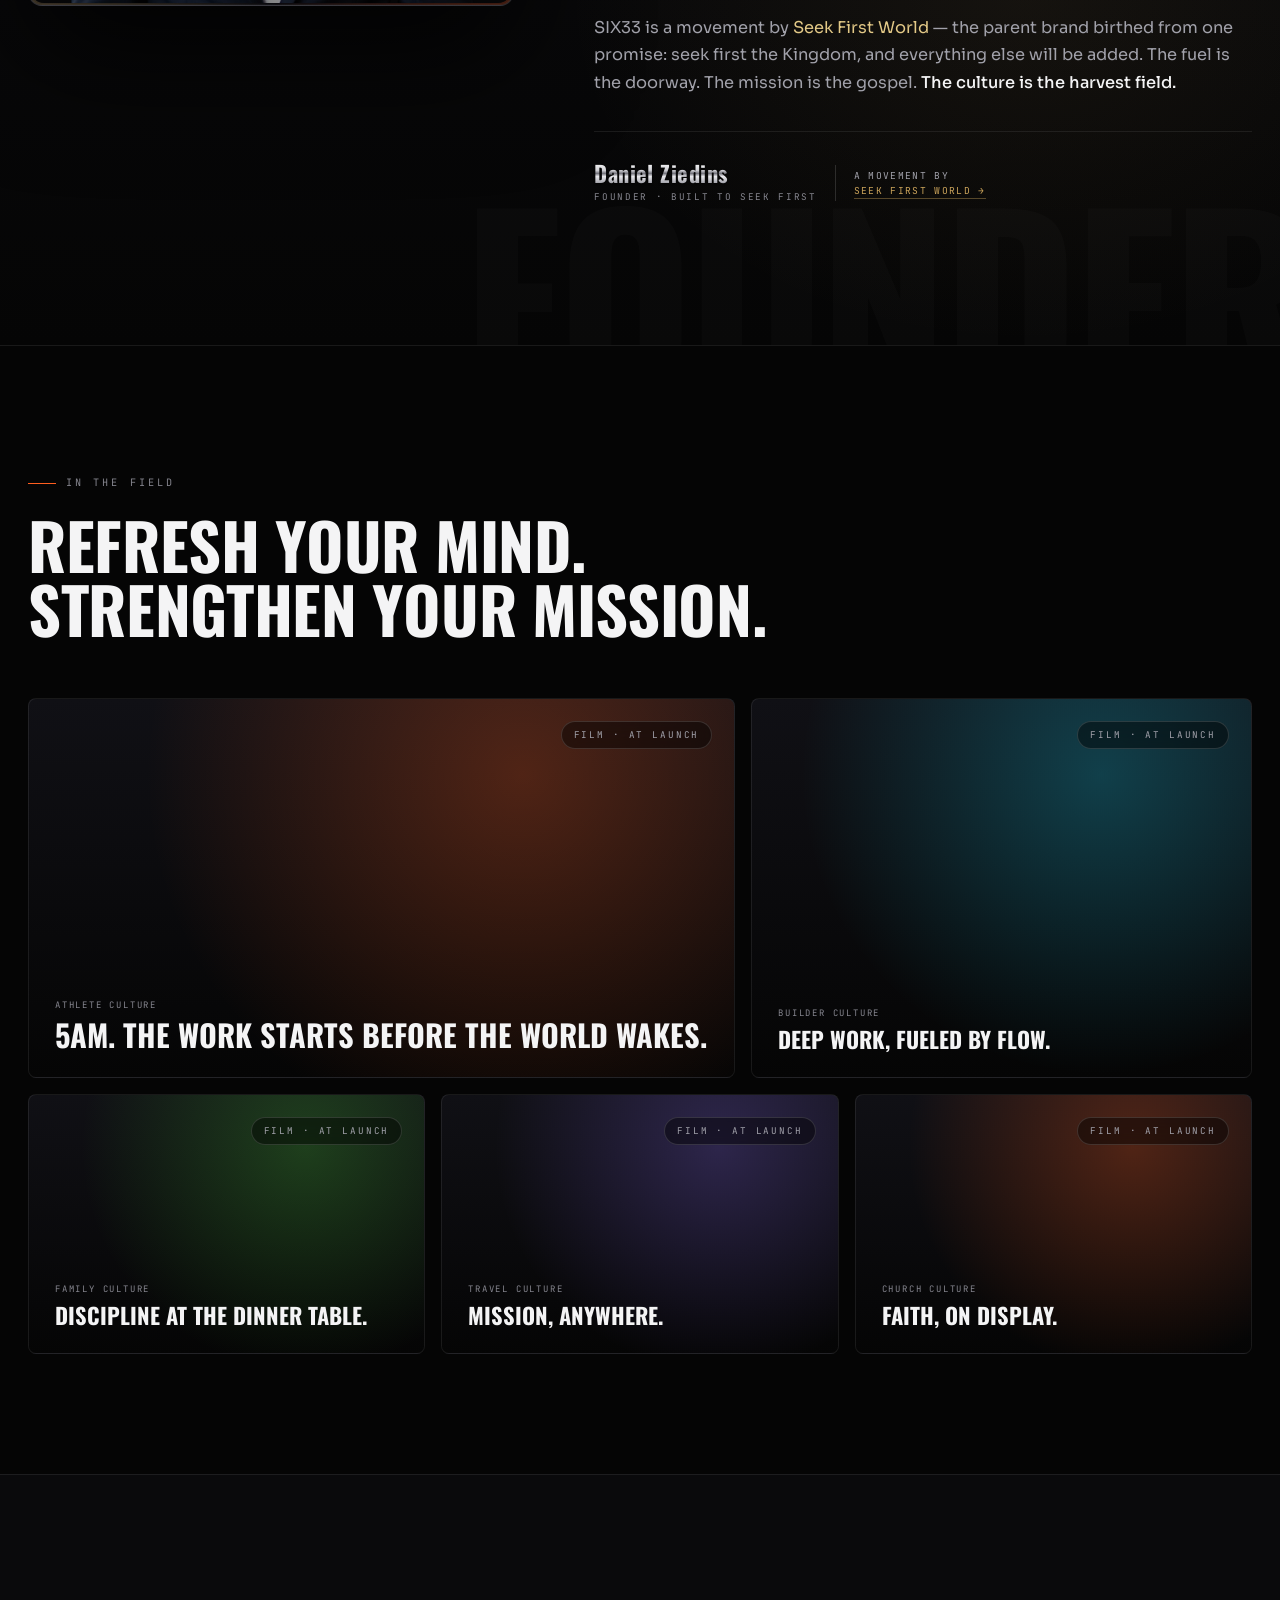
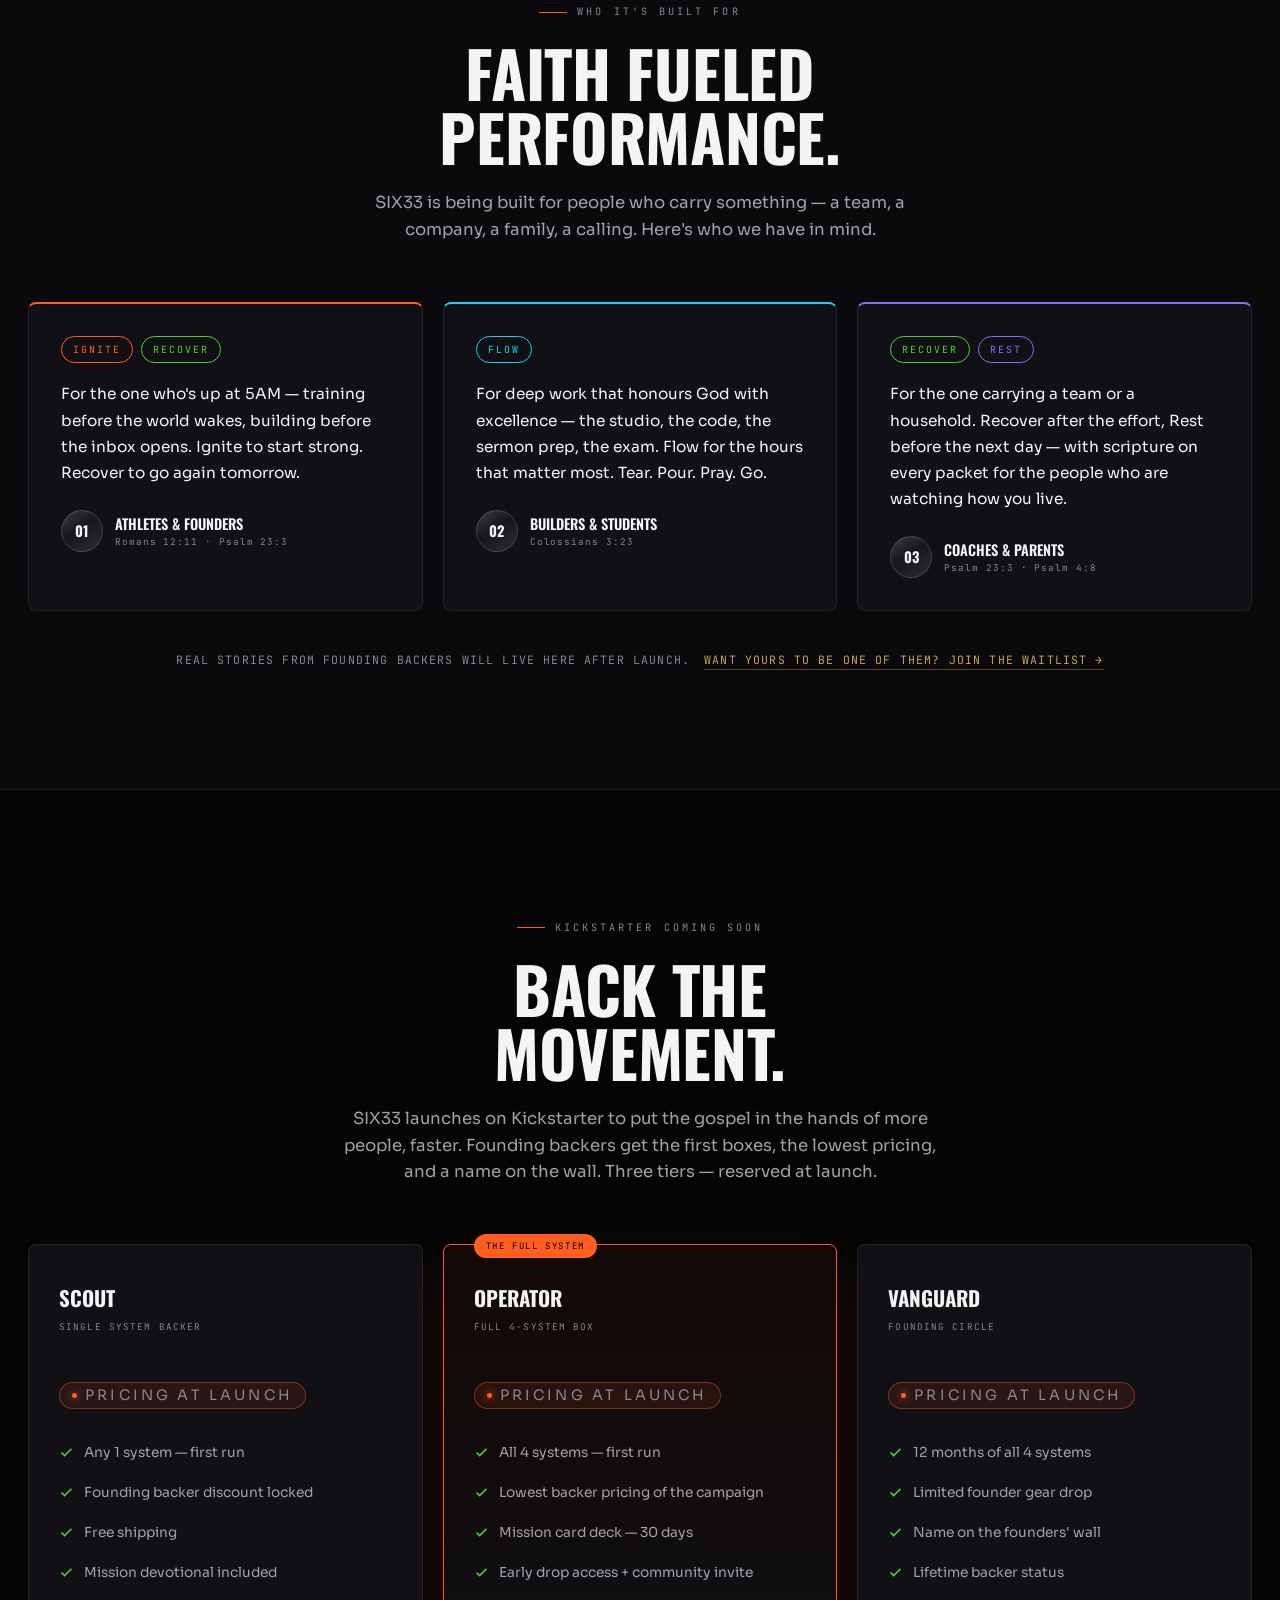
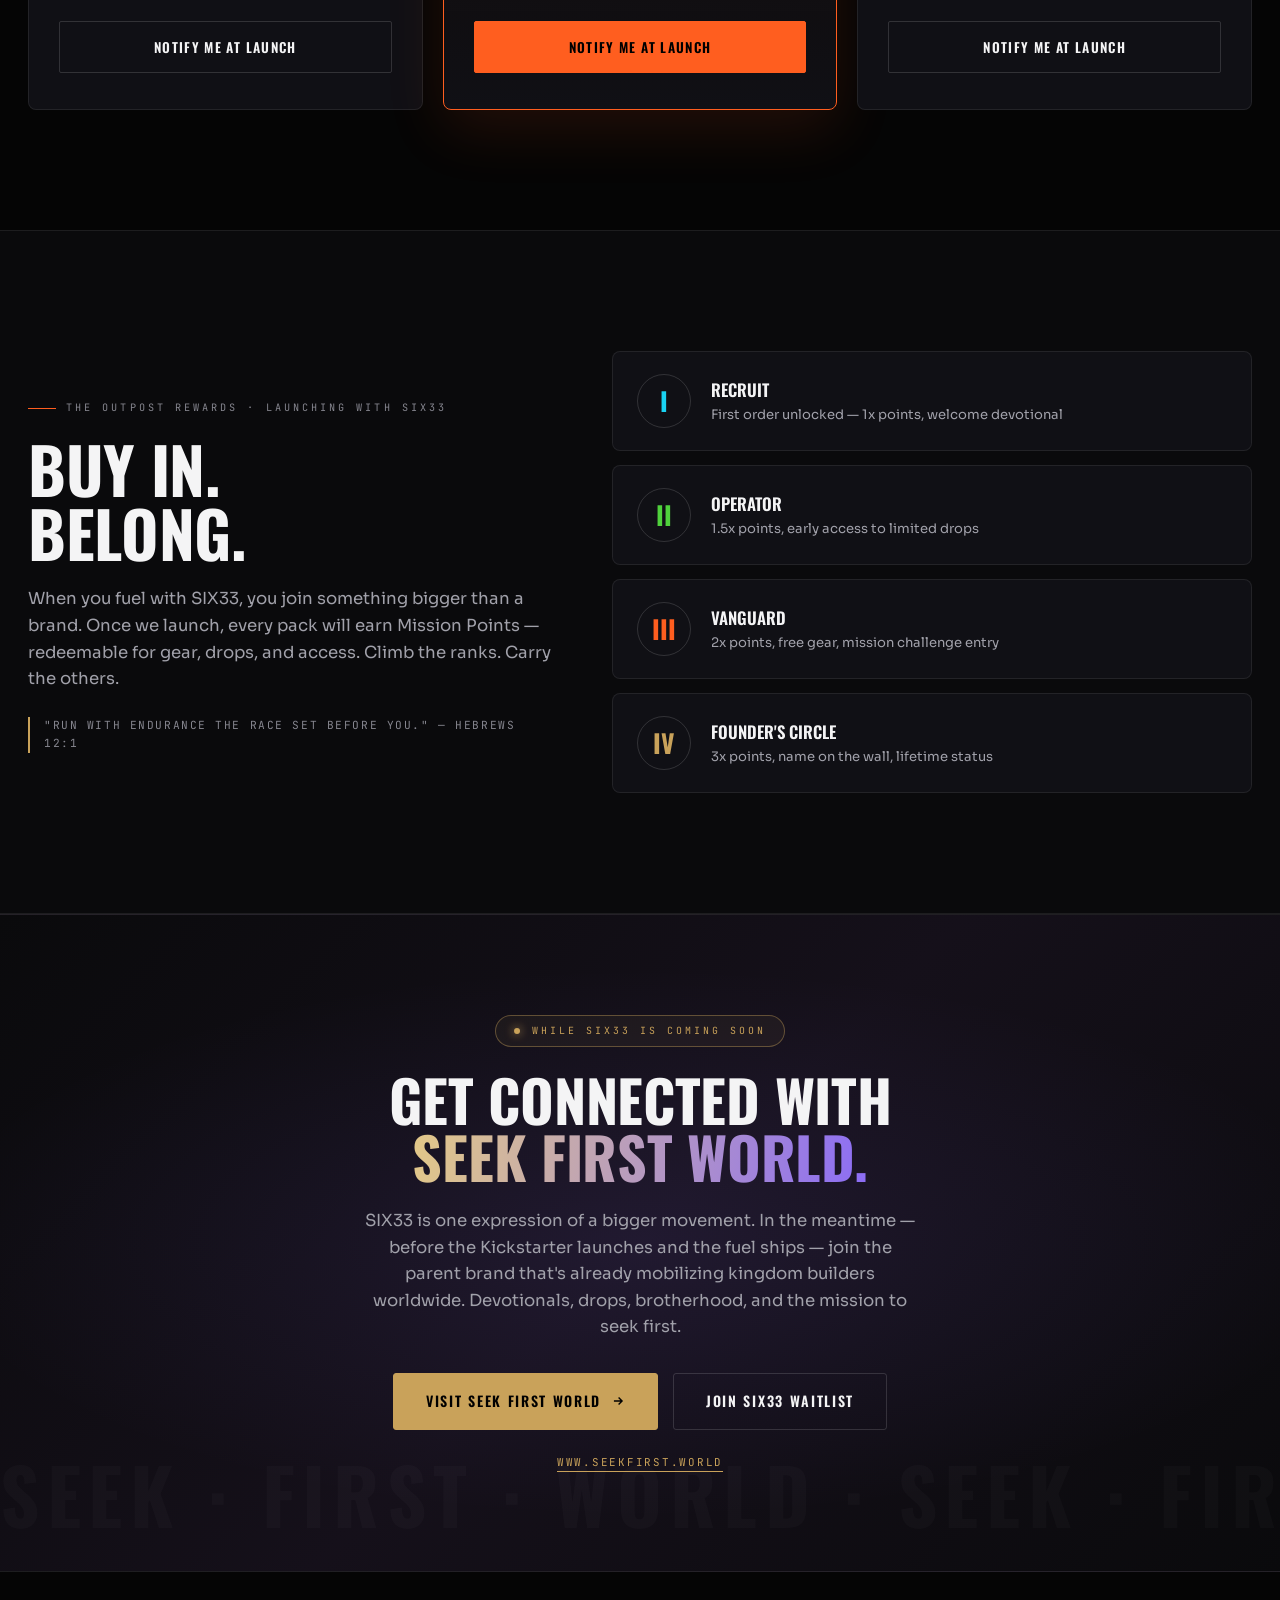
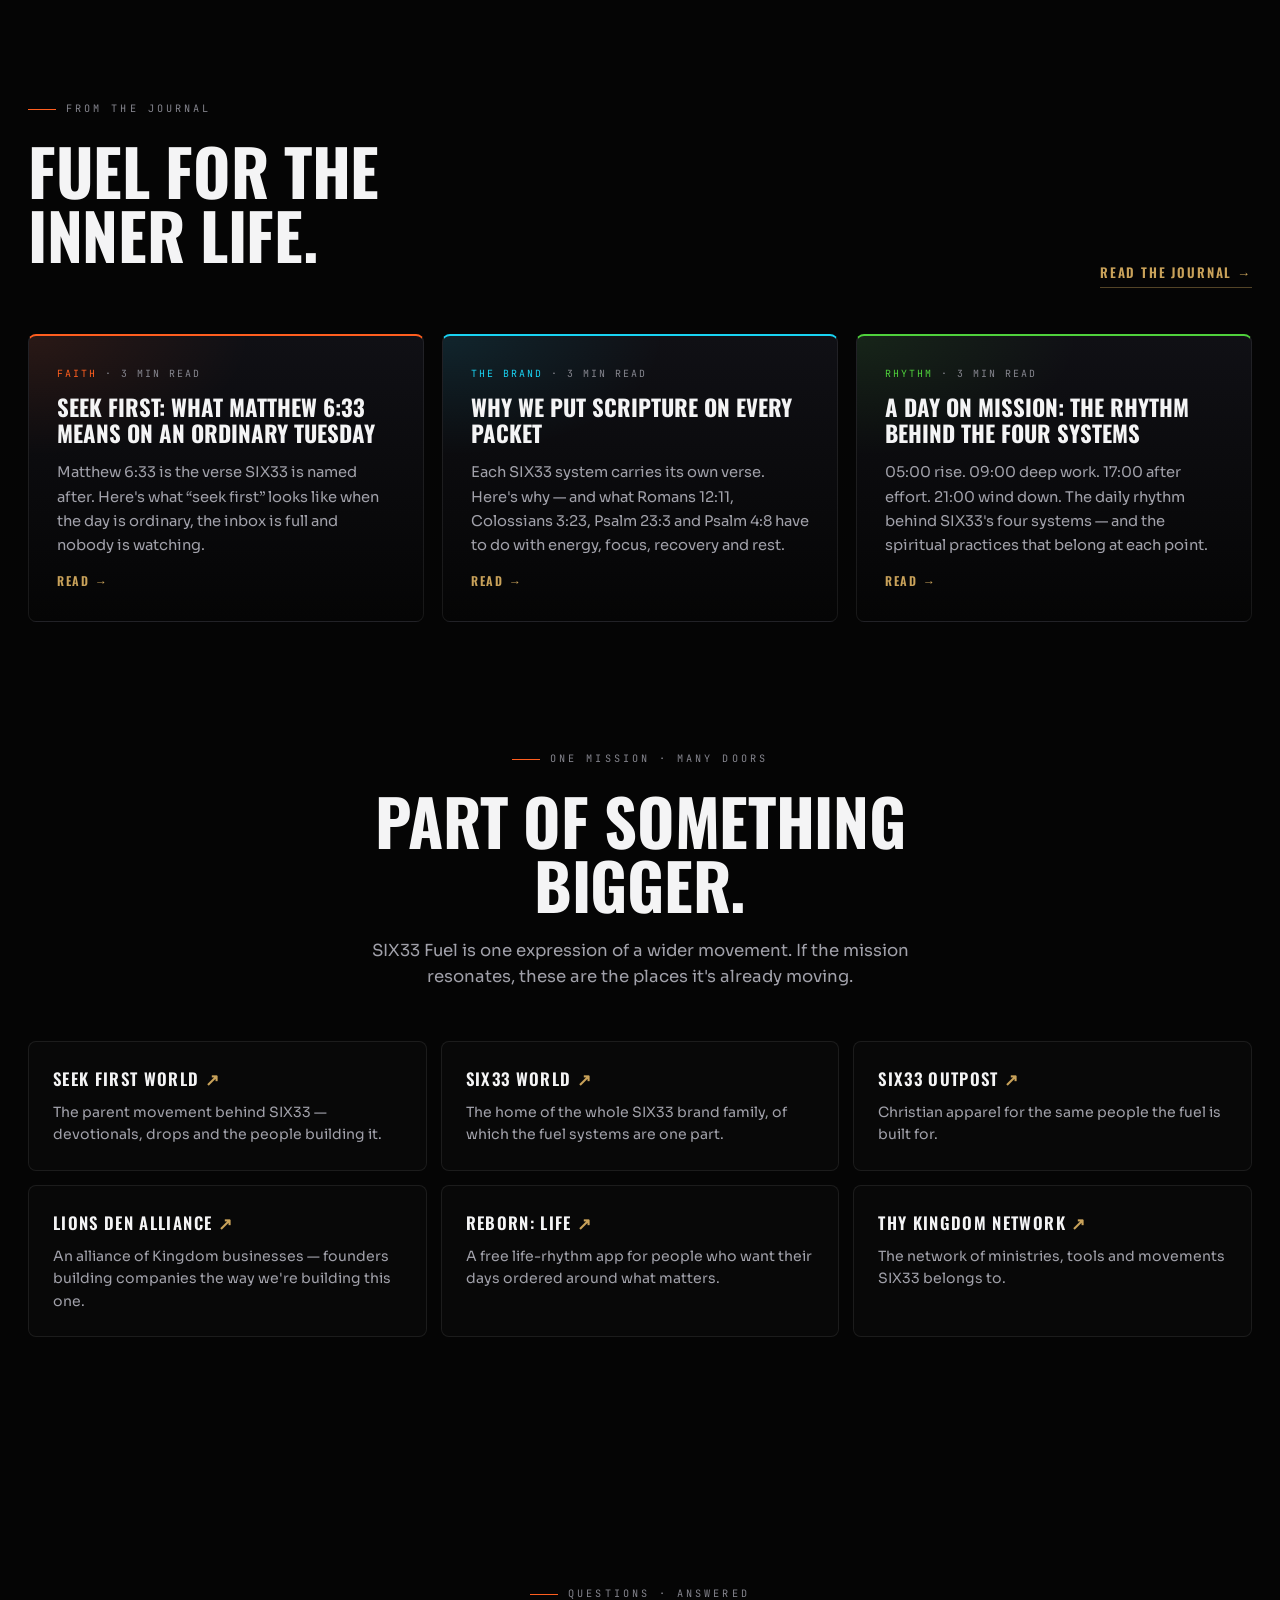
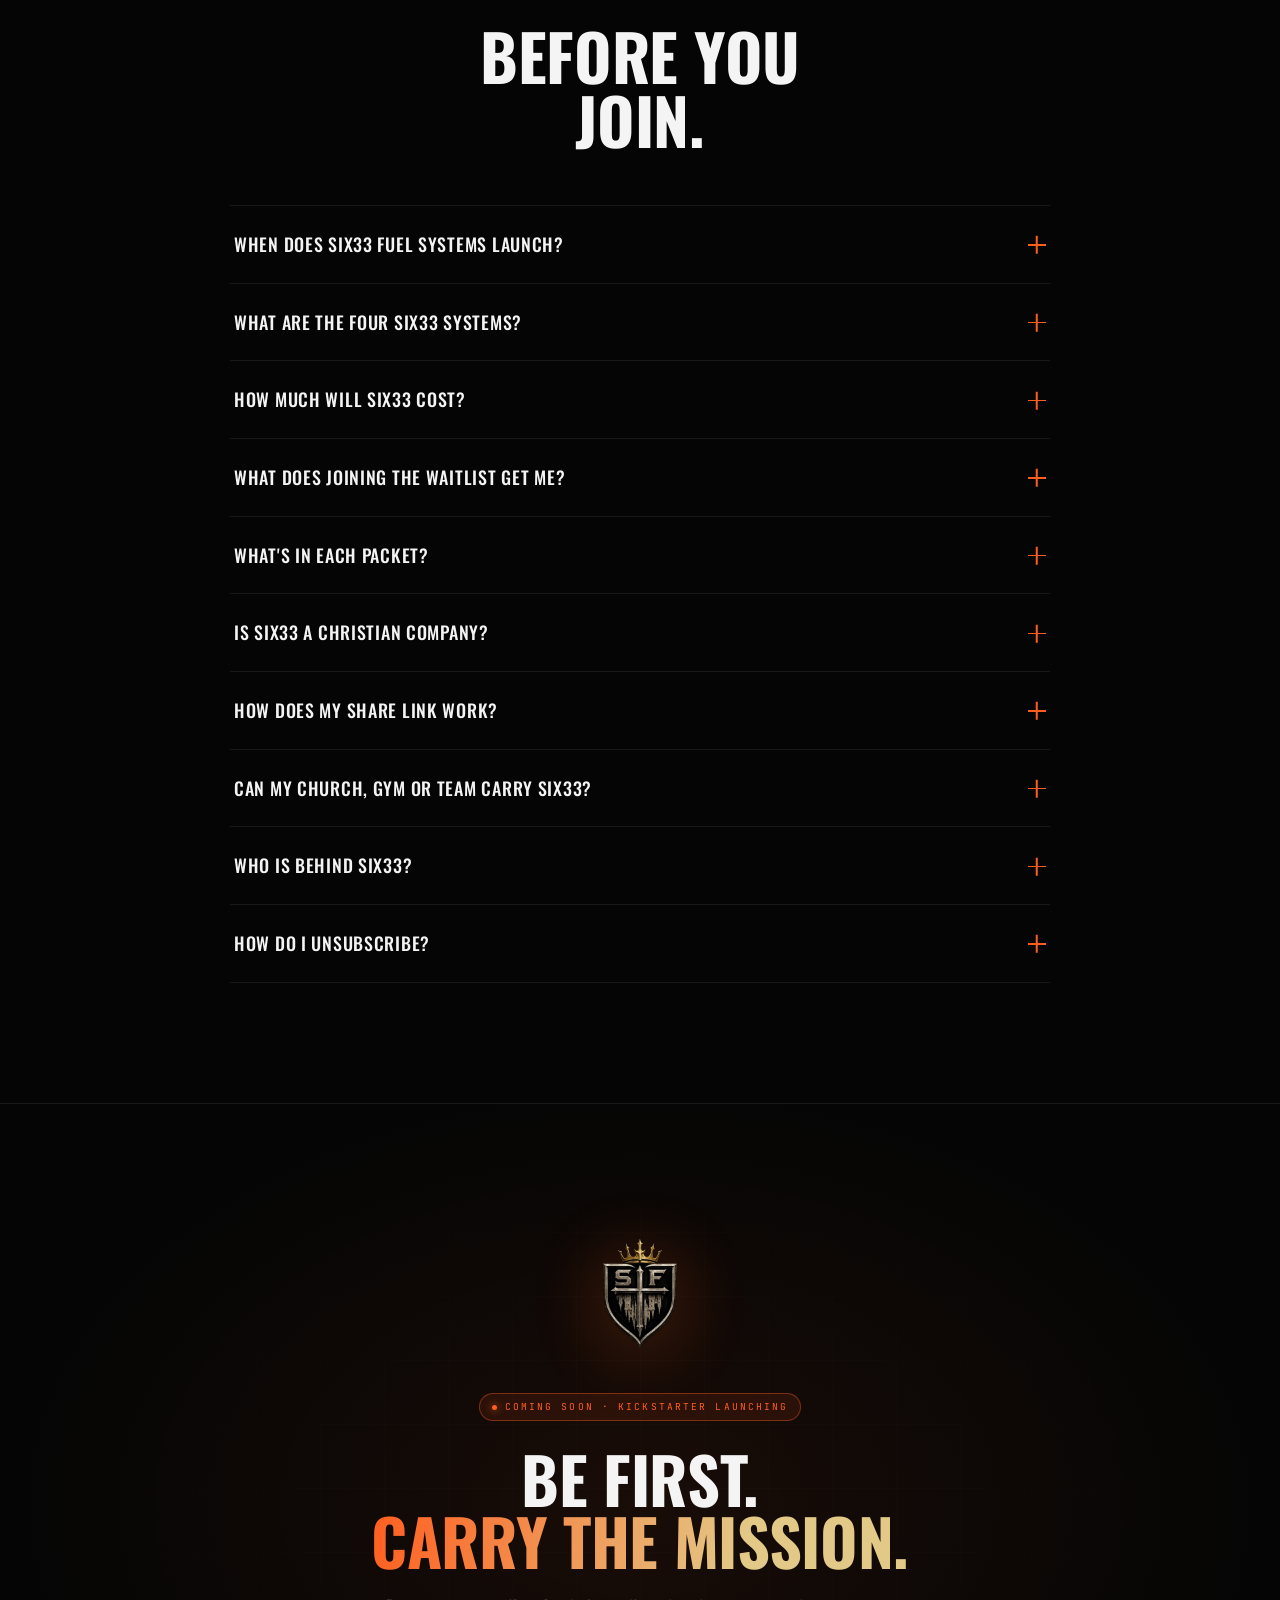
==== commit 9a7aae0b: "Find Your System quiz Three questions -> one of the four systems, with the real packet art, the syst" ====
--- a/index.html
+++ b/index.html
@@ -467,6 +467,39 @@
   .pc-art { width:124px; aspect-ratio:200/320; border-radius:6px; overflow:hidden; border:1px solid var(--line-2); box-shadow:0 18px 40px rgba(0,0,0,0.55), 0 0 30px -8px var(--cardglow); }
   .pc-art img { width:100%; height:100%; object-fit:cover; }
   @media (max-width:640px) { .pc-art { width:110px; } }
+
+  /* ── Find Your System quiz ── */
+  .quiz { padding:110px 0; }
+  .quiz-shell { display:grid; grid-template-columns:0.9fr 1.1fr; gap:56px; align-items:center; border:1px solid var(--line); border-radius:12px; padding:56px; background:radial-gradient(ellipse 70% 90% at 100% 0%, rgba(255,94,31,0.10), transparent 60%), radial-gradient(ellipse 60% 80% at 0% 100%, rgba(139,108,246,0.10), transparent 60%), var(--black-2); }
+  .quiz-stage { min-height:360px; display:flex; flex-direction:column; justify-content:center; }
+  .quiz-progress { display:flex; gap:8px; margin-bottom:22px; }
+  .quiz-progress span { flex:1; height:3px; border-radius:2px; background:var(--line-2); transition:background 0.4s var(--ease); }
+  .quiz-progress span.on { background:var(--ignite); box-shadow:0 0 12px var(--ignite-glow); }
+  .quiz-q fieldset { border:0; }
+  .quiz-q legend { font-family:var(--display); font-weight:600; font-size:1.55rem; line-height:1.2; text-transform:uppercase; margin-bottom:20px; }
+  .quiz-opts { display:grid; grid-template-columns:1fr 1fr; gap:10px; }
+  .quiz-opt { text-align:left; padding:18px 18px; border:1px solid var(--line-2); border-radius:6px; background:rgba(255,255,255,0.02); color:var(--text); font-family:var(--body); font-size:0.95rem; line-height:1.45; transition:border-color 0.3s var(--ease), background 0.3s var(--ease), transform 0.3s var(--ease); }
+  .quiz-opt:hover, .quiz-opt:focus-visible { border-color:var(--ignite); background:rgba(255,94,31,0.06); transform:translateY(-2px); }
+  .quiz-opt small { display:block; margin-top:4px; font-family:var(--mono); font-size:0.62rem; letter-spacing:0.12em; text-transform:uppercase; color:var(--text-faint); }
+  .quiz-q.leaving { animation:quizOut 0.22s var(--ease) forwards; }
+  @keyframes quizOut { to { opacity:0; transform:translateX(-14px); } }
+  .quiz-q.entering { animation:quizIn 0.35s var(--ease); }
+  @keyframes quizIn { from { opacity:0; transform:translateX(14px); } }
+  .quiz-result { display:grid; grid-template-columns:150px 1fr; gap:28px; align-items:center; animation:rise 0.6s var(--ease); }
+  .quiz-result[hidden] { display:none; }
+  .qr-art { border-radius:8px; overflow:hidden; aspect-ratio:200/320; border:1px solid var(--line-2); box-shadow:0 24px 60px rgba(0,0,0,0.6), 0 0 50px -10px var(--qr, var(--ignite)); }
+  .qr-art img { width:100%; height:100%; object-fit:cover; }
+  .qr-kicker { font-family:var(--mono); font-size:0.62rem; letter-spacing:0.28em; text-transform:uppercase; color:var(--text-faint); }
+  .qr-name { font-family:var(--display); font-weight:700; font-size:3.2rem; line-height:1; text-transform:uppercase; color:var(--qr, var(--ignite)); margin-top:6px; }
+  .qr-tag { font-family:var(--mono); font-size:0.7rem; letter-spacing:0.18em; text-transform:uppercase; color:var(--text-dim); margin-top:8px; }
+  .qr-why { color:var(--text-dim); margin:16px 0 10px; line-height:1.7; }
+  .qr-verse { font-family:var(--mono); font-size:0.72rem; letter-spacing:0.08em; color:var(--gold); border-left:2px solid var(--qr, var(--ignite)); padding-left:12px; margin-bottom:22px; }
+  .qr-actions { display:flex; flex-wrap:wrap; gap:14px; align-items:center; }
+  .qr-actions .btn-primary { padding:15px 22px; font-size:0.82rem; }
+  .qr-link { font-family:var(--mono); font-size:0.66rem; letter-spacing:0.14em; text-transform:uppercase; color:var(--text-dim); text-decoration:underline; text-underline-offset:4px; }
+  .qr-link:hover { color:var(--text); }
+  @media (max-width:1024px) { .quiz-shell { grid-template-columns:1fr; gap:32px; padding:40px; } }
+  @media (max-width:640px) { .quiz { padding:70px 0; } .quiz-shell { padding:26px 20px; } .quiz-opts { grid-template-columns:1fr; } .quiz-result { grid-template-columns:100px 1fr; gap:18px; } .qr-name { font-size:2.3rem; } }
 
   /* Accessibility helper */
   .sr-only { position:absolute; width:1px; height:1px; padding:0; margin:-1px; overflow:hidden; clip:rect(0,0,0,0); white-space:nowrap; border:0; }
@@ -1111,6 +1144,43 @@
   </div>
 </section>
 
+<section class="quiz" id="quiz" aria-labelledby="quizTitle">
+  <div class="wrap">
+    <div class="quiz-shell reveal">
+      <div class="quiz-intro">
+        <div class="eyebrow">60 Seconds &middot; Three Questions</div>
+        <h2 class="sec-title" id="quizTitle">Find Your<br/>System.</h2>
+        <p class="sec-lead">Every day has a turning point where you need the most help. Answer three questions and we'll show you which SIX33 system is built for yours.</p>
+      </div>
+      <div class="quiz-stage" id="quizStage">
+        <div class="quiz-progress" aria-hidden="true"><span></span><span></span><span></span></div>
+        <form class="quiz-q" id="quizForm" novalidate>
+          <fieldset>
+            <legend id="quizQ">Loading…</legend>
+            <div class="quiz-opts" id="quizOpts"></div>
+          </fieldset>
+        </form>
+        <div class="quiz-result" id="quizResult" role="status" aria-live="polite" hidden>
+          <div class="qr-art"><picture><source id="qrArtWebp" type="image/webp" /><img id="qrArt" width="200" height="320" alt="" /></picture></div>
+          <div class="qr-body">
+            <div class="qr-kicker">Your system</div>
+            <div class="qr-name" id="qrName"></div>
+            <div class="qr-tag" id="qrTag"></div>
+            <p class="qr-why" id="qrWhy"></p>
+            <p class="qr-verse" id="qrVerse"></p>
+            <div class="qr-actions">
+              <button type="button" class="btn-primary" id="qrJoin">Get First Word On <span id="qrJoinName"></span></button>
+              <button type="button" class="qr-link" id="qrShare">Share my result</button>
+              <button type="button" class="qr-link" id="qrAgain">Start over</button>
+            </div>
+          </div>
+        </div>
+        <noscript><p class="sec-lead">The quiz needs JavaScript. In short: <b>Ignite</b> for mornings, <b>Flow</b> for deep work, <b>Recover</b> for after effort, <b>Rest</b> for winding down.</p></noscript>
+      </div>
+    </div>
+  </div>
+</section>
+
 <section id="bundle">
   <div class="wrap">
     <div class="bundle-wrap">
@@ -1892,6 +1962,115 @@
   const utm = {};
   ['utm_source', 'utm_medium', 'utm_campaign', 'src'].forEach(k => { if (params.get(k)) utm[k] = params.get(k).slice(0, 80); });
 
+  // ── Find Your System quiz ───────────────────────────────────────────
+  // Three questions, each answer votes for one system. Fit is described as the
+  // moment of the day it serves — never as a health outcome.
+  const SYSTEMS = {
+    ignite:  { name: 'Ignite',  color: 'var(--ignite)',  tag: 'Energy + Focus',
+               why: 'Your battle is the start: getting moving, getting sharp, and getting into the day before it gets into you. Ignite is built for that first push.',
+               verse: '"Never be lacking in zeal, but keep your spiritual fervor, serving the Lord." — Romans 12:11' },
+    flow:    { name: 'Flow',    color: 'var(--flow)',    tag: 'Productivity + Deep Work',
+               why: 'Your best work happens in long, focused stretches — building, studying, creating. Flow is built for the hours that need all of you.',
+               verse: '"Whatever you do, work at it with all your heart, as working for the Lord." — Colossians 3:23' },
+    recover: { name: 'Recover', color: 'var(--recover)', tag: 'Recovery + Electrolytes',
+               why: 'You pour a lot out — training, physical work, long days on your feet. Recover is built for after the effort, so you can go again tomorrow.',
+               verse: '"He restores my soul." — Psalm 23:3' },
+    rest:    { name: 'Rest',    color: 'var(--rest)',    tag: 'Sleep + Nervous System',
+               why: "You carry people, and switching off is the hard part. Rest is built for the end of the day — the part that makes tomorrow's zeal possible.",
+               verse: '"In peace I will lie down and sleep, for you alone, LORD, make me dwell in safety." — Psalm 4:8' },
+  };
+  const QUESTIONS = [
+    { q: 'When do you need the most help?', opts: [
+      ['ignite', 'Getting going in the morning', 'Rise'], ['flow', 'Staying locked in for hours', 'Deep work'],
+      ['recover', 'Bouncing back after effort', 'After effort'], ['rest', 'Switching off at night', 'Wind down'] ] },
+    { q: 'What fills most of your week?', opts: [
+      ['ignite', 'Training, competing, early starts', 'Athlete'], ['flow', 'Building, studying, creating', 'Builder'],
+      ['recover', 'Long, physical days on my feet', 'Worker'], ['rest', 'Carrying a team or a family', 'Leader'] ] },
+    { q: 'Which verse do you need right now?', opts: [
+      ['ignite', '"Never be lacking in zeal…"', 'Romans 12:11'], ['flow', '"Whatever you do, work at it with all your heart…"', 'Colossians 3:23'],
+      ['recover', '"He restores my soul."', 'Psalm 23:3'], ['rest', '"In peace I will lie down and sleep…"', 'Psalm 4:8'] ] },
+  ];
+  const quizForm = document.getElementById('quizForm');
+  if (quizForm) {
+    const qLegend = document.getElementById('quizQ');
+    const qOpts = document.getElementById('quizOpts');
+    const qResult = document.getElementById('quizResult');
+    const qBars = document.querySelectorAll('.quiz-progress span');
+    let step = 0, votes = [];
+
+    function renderStep() {
+      const Q = QUESTIONS[step];
+      qBars.forEach((b, i) => b.classList.toggle('on', i <= step));
+      qLegend.textContent = Q.q;
+      qOpts.innerHTML = '';
+      Q.opts.forEach(([sys, label, hint]) => {
+        const b = document.createElement('button');
+        b.type = 'button'; b.className = 'quiz-opt'; b.dataset.sys = sys;
+        b.innerHTML = '<span></span><small></small>';
+        b.firstChild.textContent = label; b.lastChild.textContent = hint;
+        qOpts.appendChild(b);
+      });
+    }
+    function pick(votesArr) {
+      const tally = {};
+      votesArr.forEach((s) => { tally[s] = (tally[s] || 0) + 1; });
+      // Most votes wins; a tie goes to the first question (the time of day that's hardest).
+      return Object.keys(tally).sort((a, b) => tally[b] - tally[a] || votesArr.indexOf(a) - votesArr.indexOf(b))[0];
+    }
+    function showResult(sys, fromStore) {
+      const S = SYSTEMS[sys];
+      quizForm.hidden = true;
+      qBars.forEach((b) => b.classList.add('on'));
+      qResult.style.setProperty('--qr', S.color);
+      document.getElementById('qrArtWebp').srcset = 'packet-' + sys + '.webp';
+      const img = document.getElementById('qrArt'); img.src = 'packet-' + sys + '.jpg'; img.alt = 'SIX33 ' + S.name + ' stick pack';
+      document.getElementById('qrName').textContent = S.name;
+      document.getElementById('qrTag').textContent = S.tag;
+      document.getElementById('qrWhy').textContent = S.why;
+      document.getElementById('qrVerse').textContent = S.verse;
+      document.getElementById('qrJoinName').textContent = S.name;
+      qResult.hidden = false;
+      if (!fromStore) track('quiz', 'result:' + sys);
+    }
+    qOpts.addEventListener('click', (e) => {
+      const b = e.target.closest('.quiz-opt');
+      if (!b) return;
+      if (step === 0 && !votes.length) track('quiz', 'start');
+      votes.push(b.dataset.sys);
+      if (step < QUESTIONS.length - 1) {
+        step++;
+        quizForm.classList.add('leaving');
+        setTimeout(() => {
+          quizForm.classList.remove('leaving');
+          renderStep();
+          quizForm.classList.add('entering');
+          setTimeout(() => quizForm.classList.remove('entering'), 360);
+          const first = qOpts.querySelector('.quiz-opt'); if (first) first.focus({ preventScroll: true });
+        }, REDUCE_MOTION ? 0 : 220);
+      } else {
+        const sys = pick(votes);
+        store.set('six33_system', sys);
+        showResult(sys, false);
+      }
+    });
+    document.getElementById('qrAgain').addEventListener('click', () => {
+      step = 0; votes = []; store.del('six33_system');
+      qResult.hidden = true; quizForm.hidden = false; renderStep();
+      const first = qOpts.querySelector('.quiz-opt'); if (first) first.focus();
+    });
+    document.getElementById('qrJoin').addEventListener('click', () => { track('cta', 'quiz-join'); goToWaitlist(); });
+    document.getElementById('qrShare').addEventListener('click', async () => {
+      const sys = store.get('six33_system'); const S = SYSTEMS[sys]; if (!S) return;
+      const url = 'https://www.six33fuel.com/' + (myRef() ? '?ref=' + myRef() : '') + '#quiz';
+      const text = 'My SIX33 system is ' + S.name + ' (' + S.tag + '). Find yours:';
+      track('share', 'quiz');
+      if (navigator.share) { try { await navigator.share({ title: 'SIX33 Fuel Systems', text, url }); return; } catch (_) { return; } }
+      try { await navigator.clipboard.writeText(text + ' ' + url); showToast('Result copied — paste it anywhere'); } catch (_) {}
+    });
+    const saved = store.get('six33_system');
+    if (saved && SYSTEMS[saved]) showResult(saved, true); else renderStep();
+  }
+
   // ── Waitlist → /api/waitlist (six33-fuel-email edge function) ───────
   // The server owns validation, the bot guard and the flood cap; the client
   // checks only enough to give fast, friendly feedback.
@@ -2028,6 +2207,7 @@
               landing_path: location.pathname,
               screen: window.innerWidth + 'x' + window.innerHeight,
               tz: (Intl.DateTimeFormat().resolvedOptions().timeZone || ''),
+              ...(store.get('six33_system') ? { system_interest: store.get('six33_system') } : {}),
               ...utm,
             },
           }),
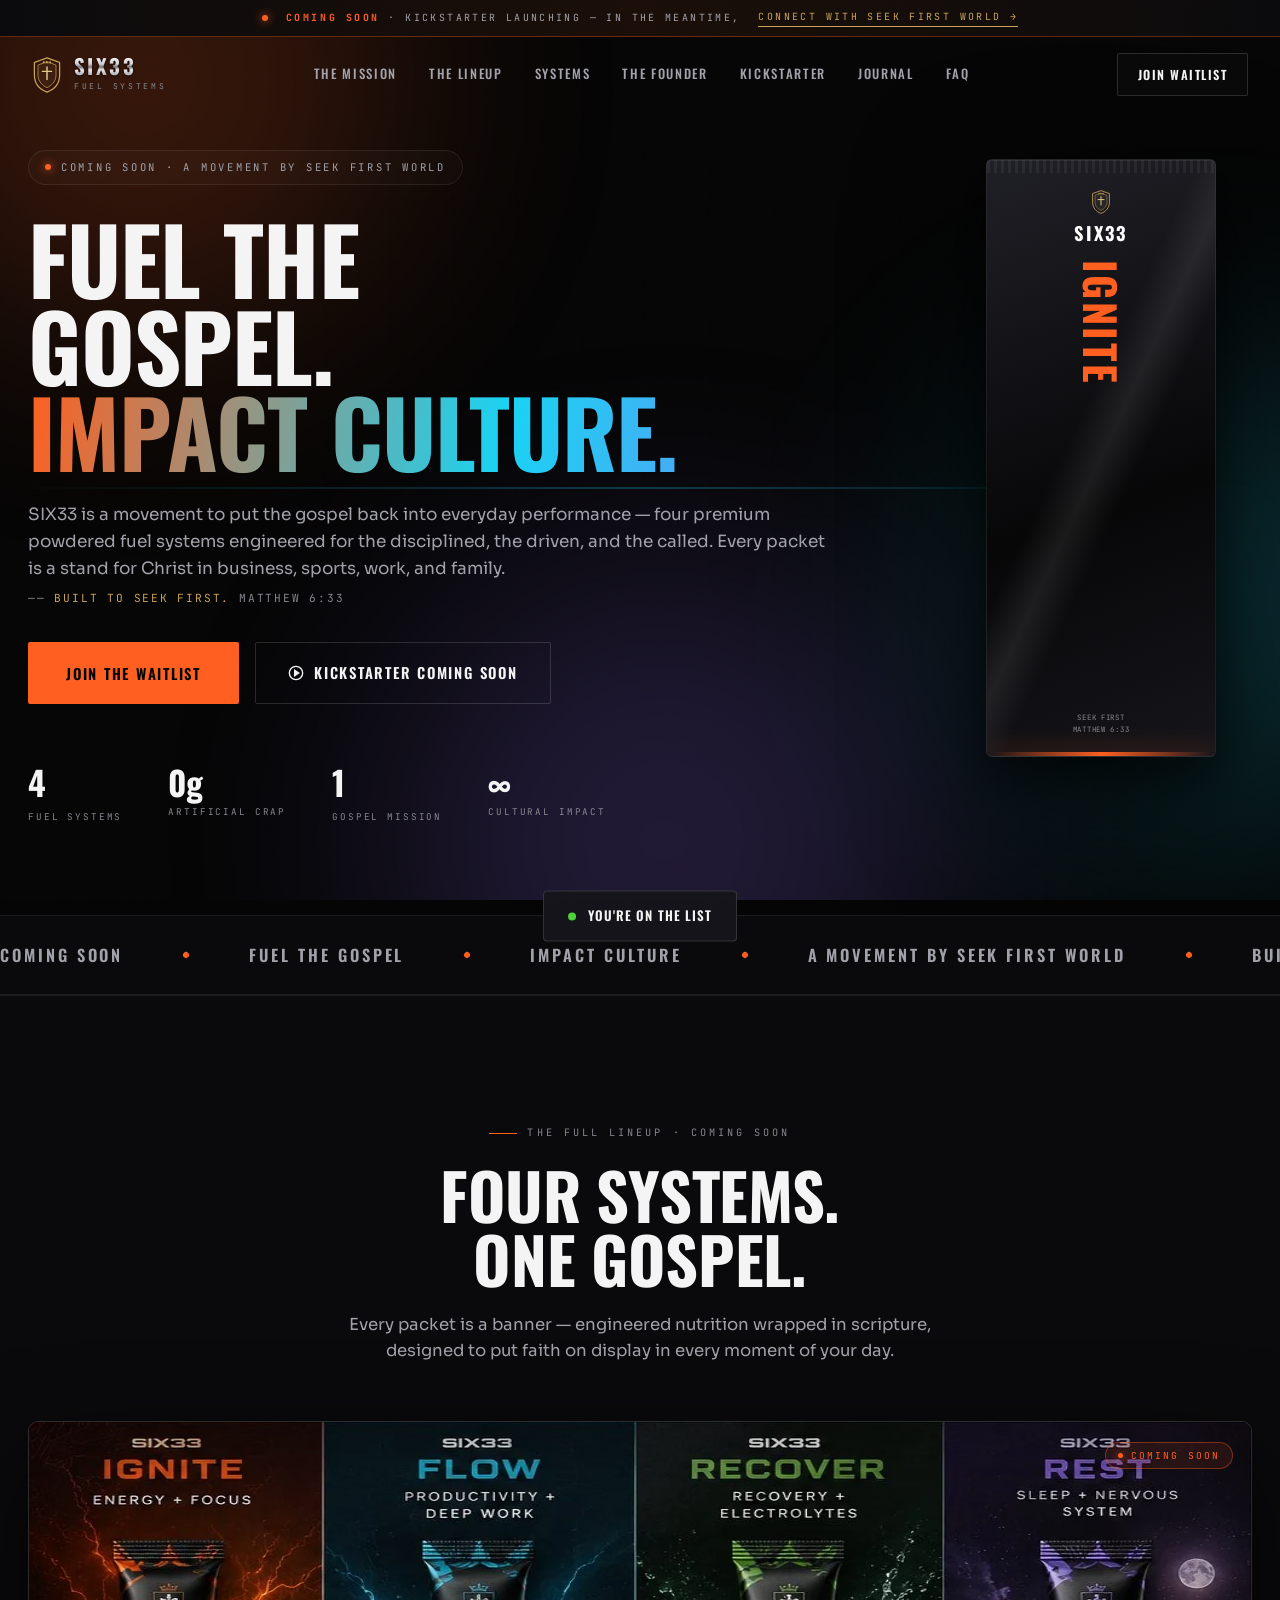
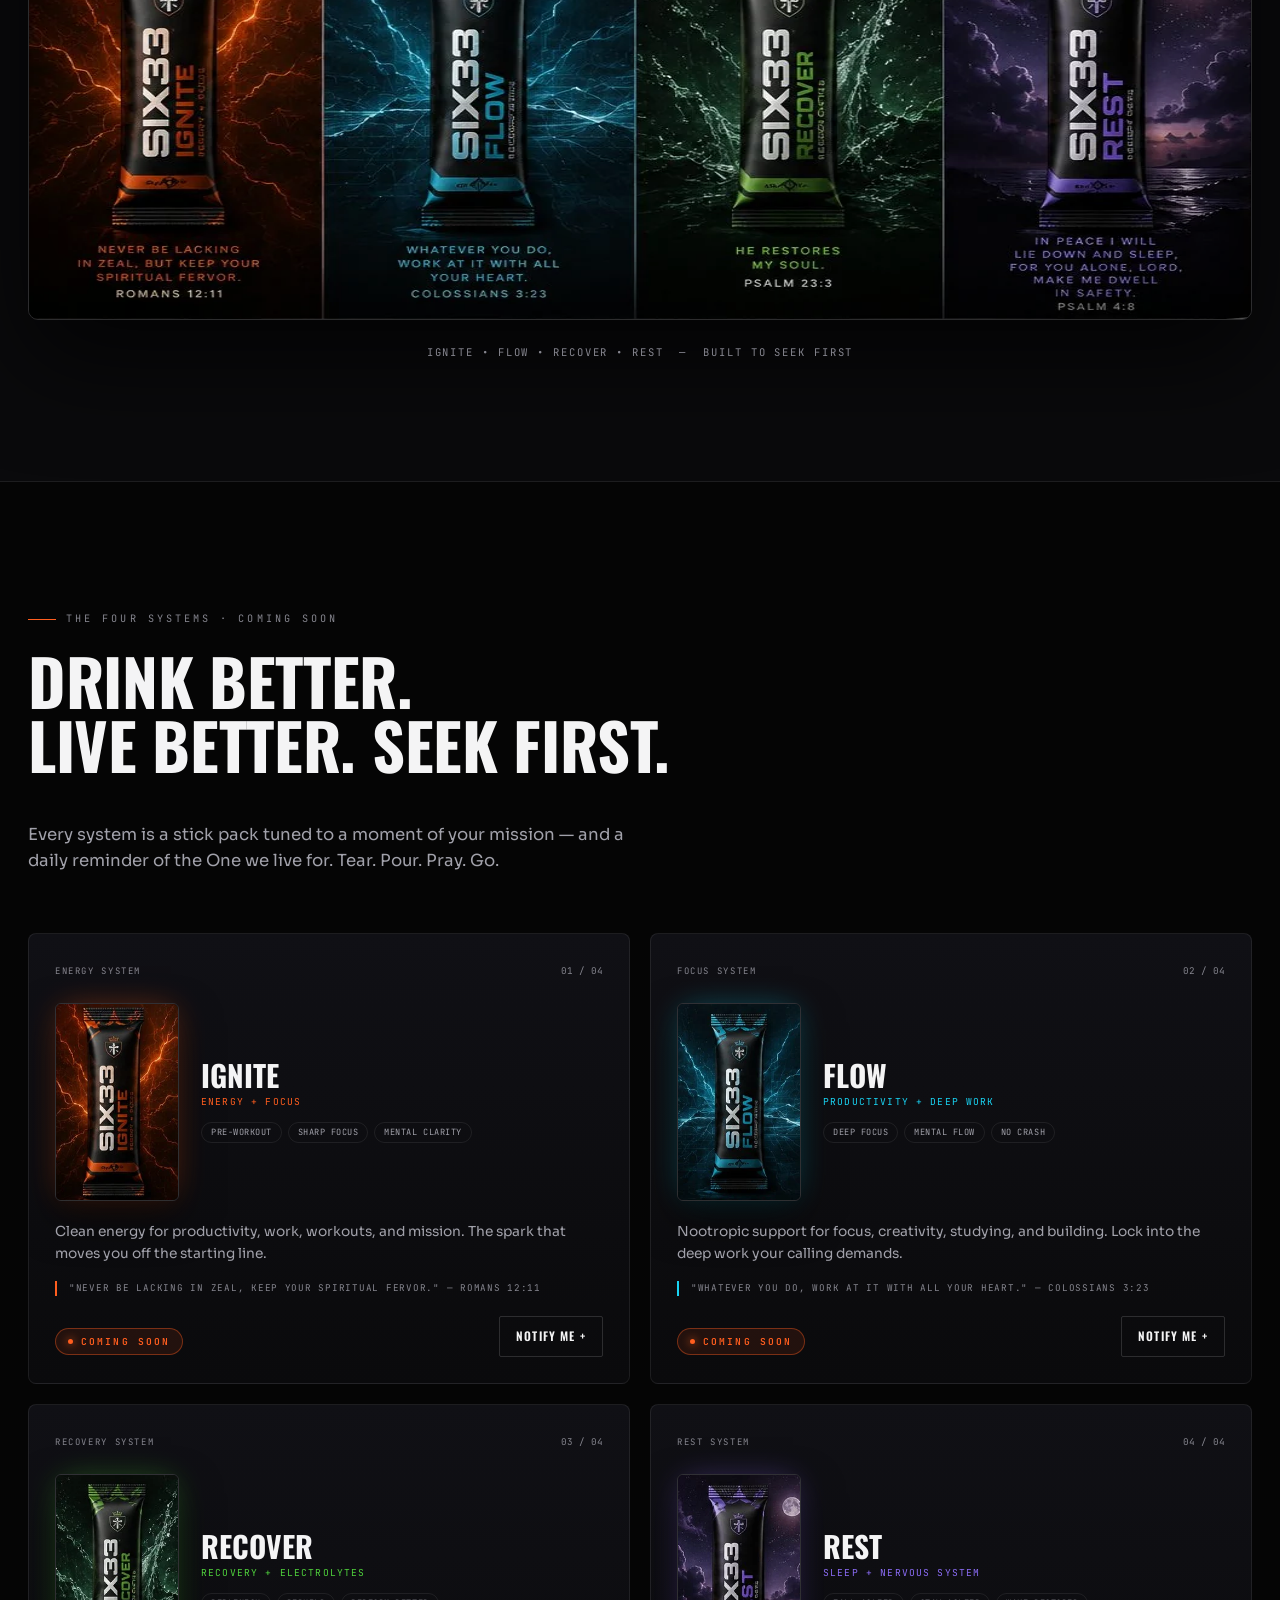
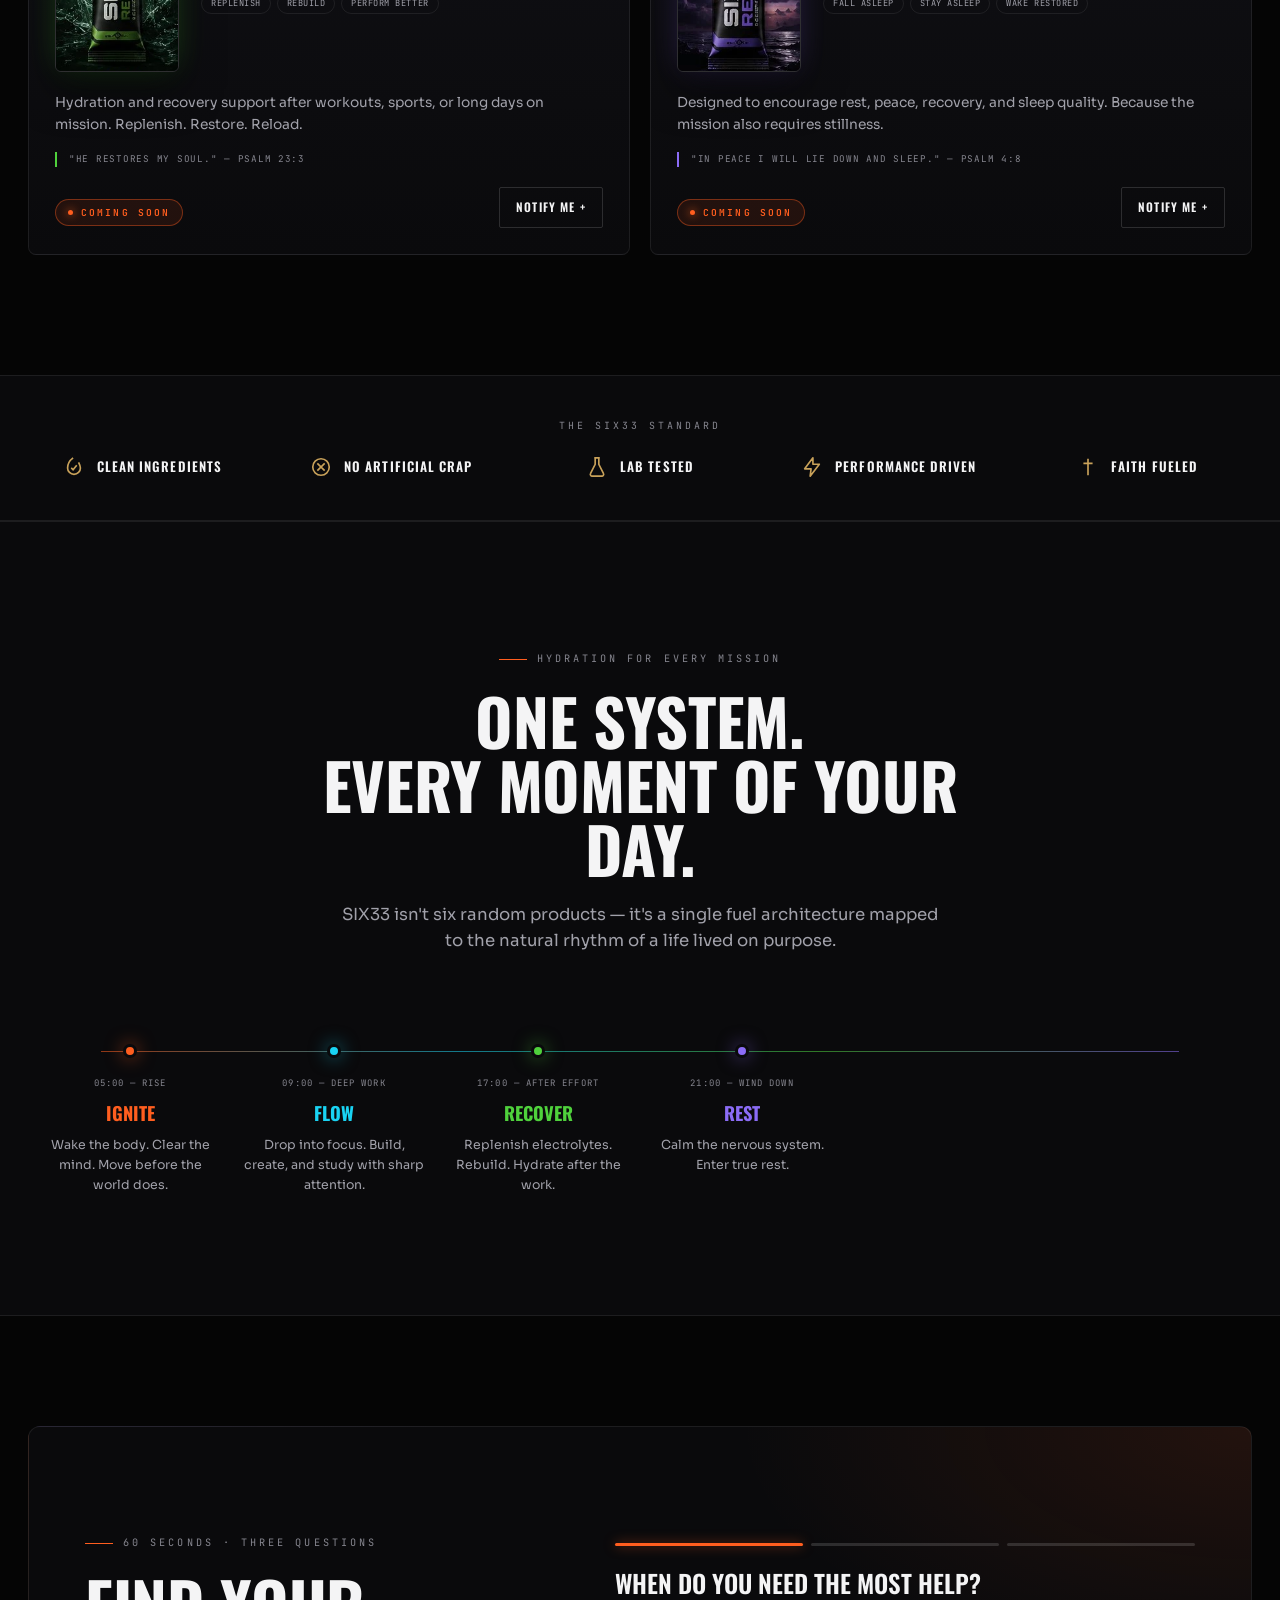
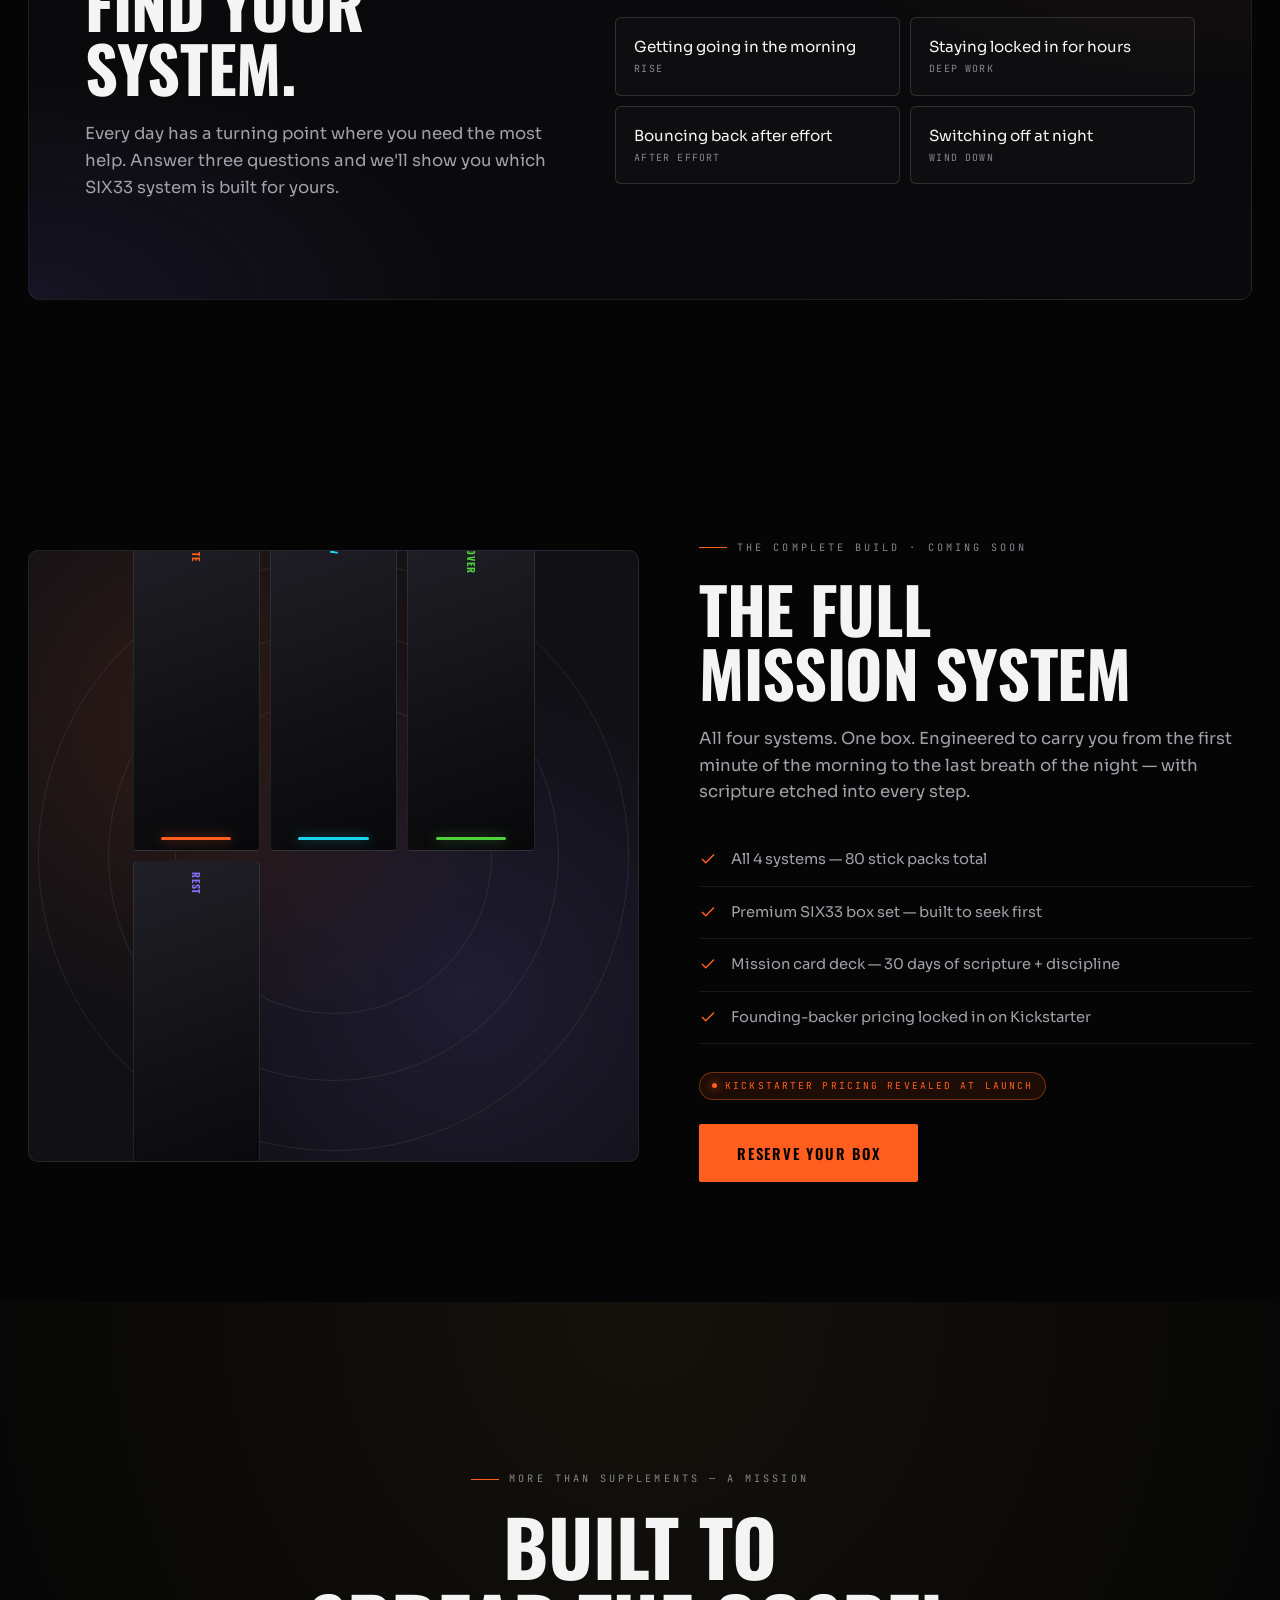
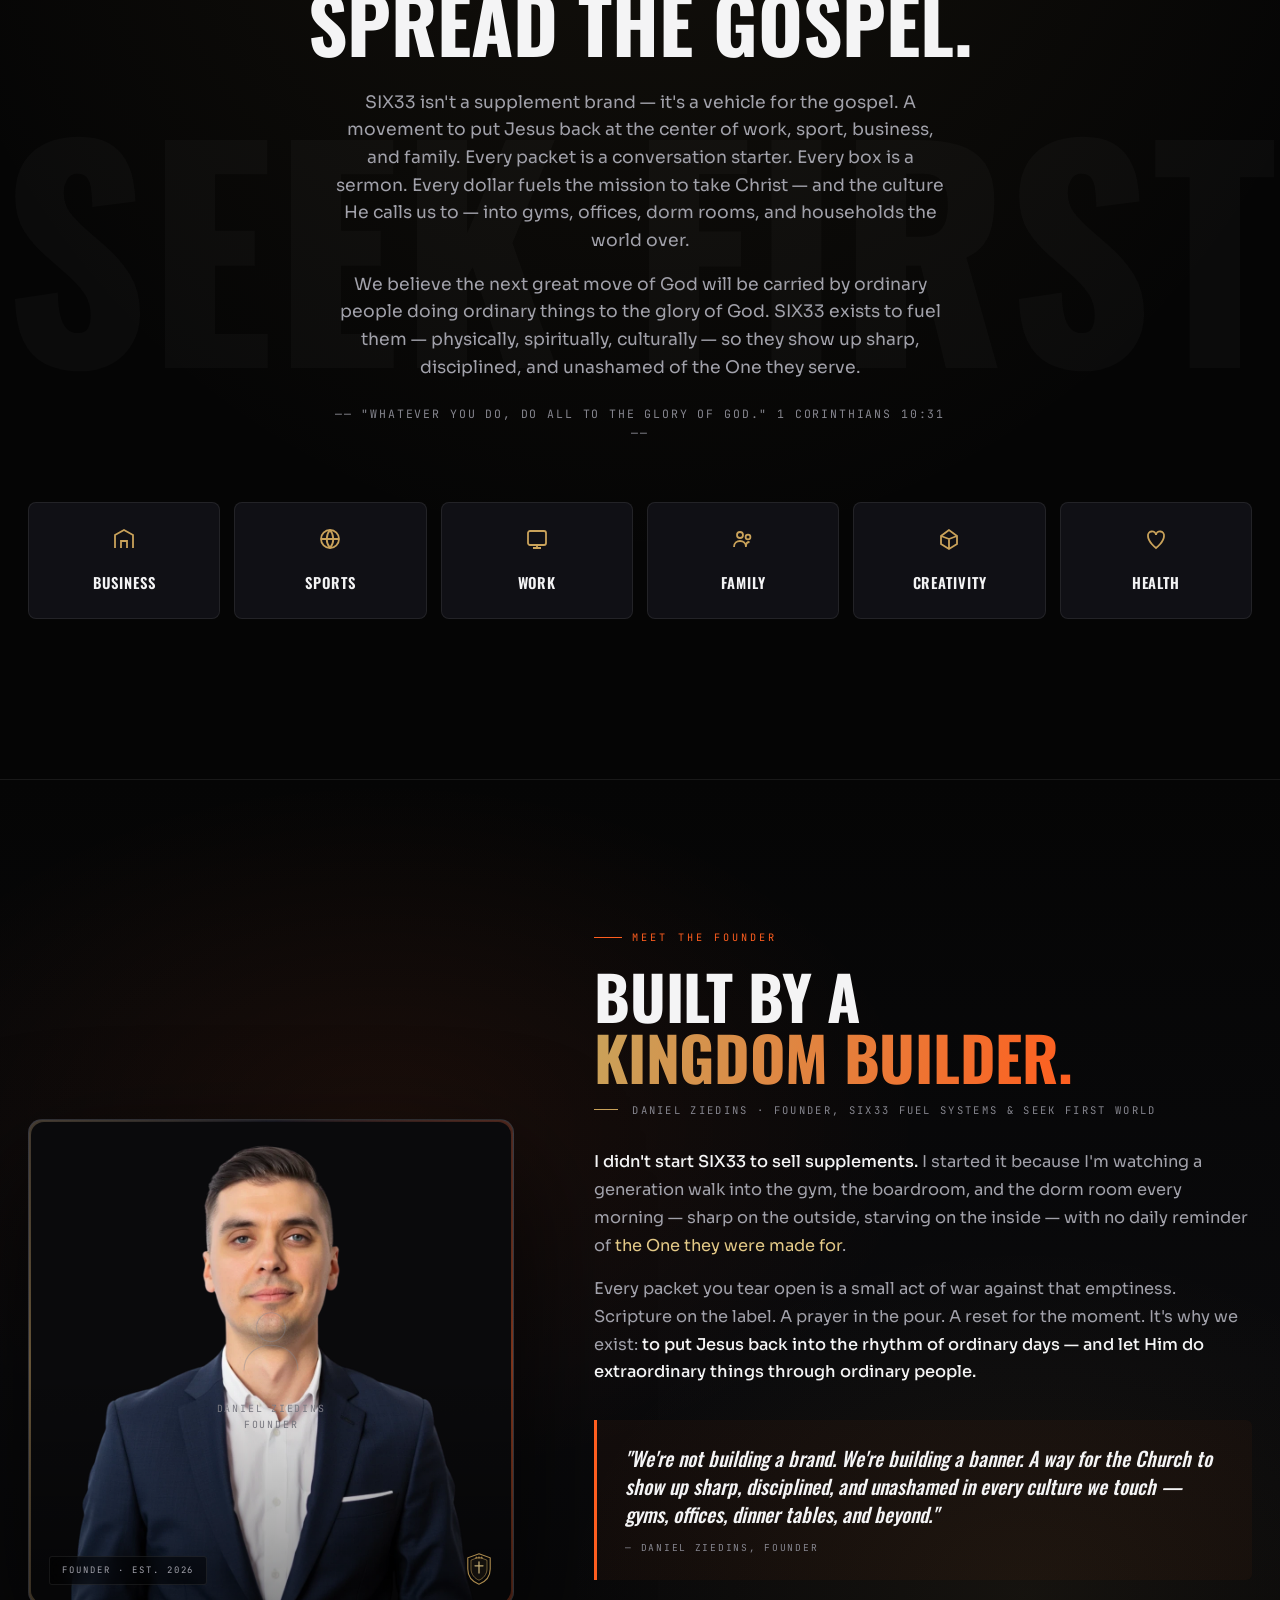
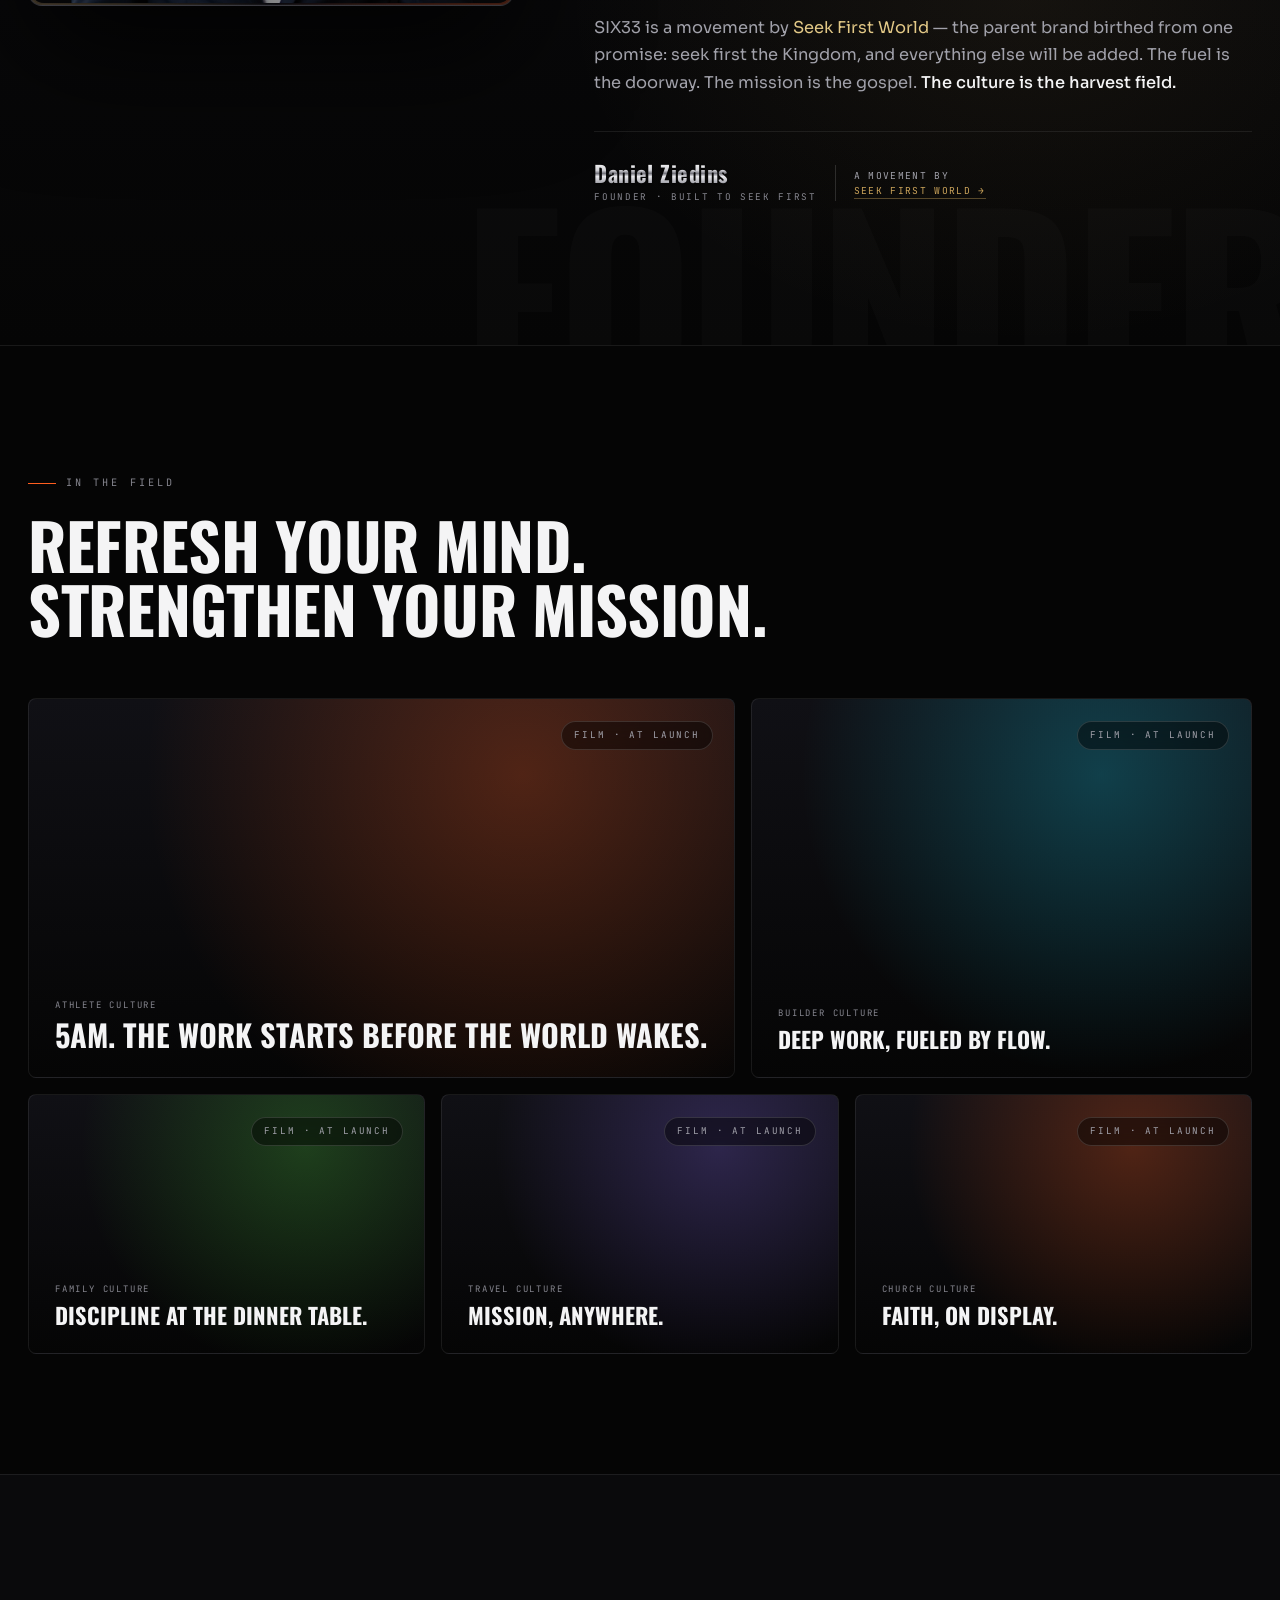
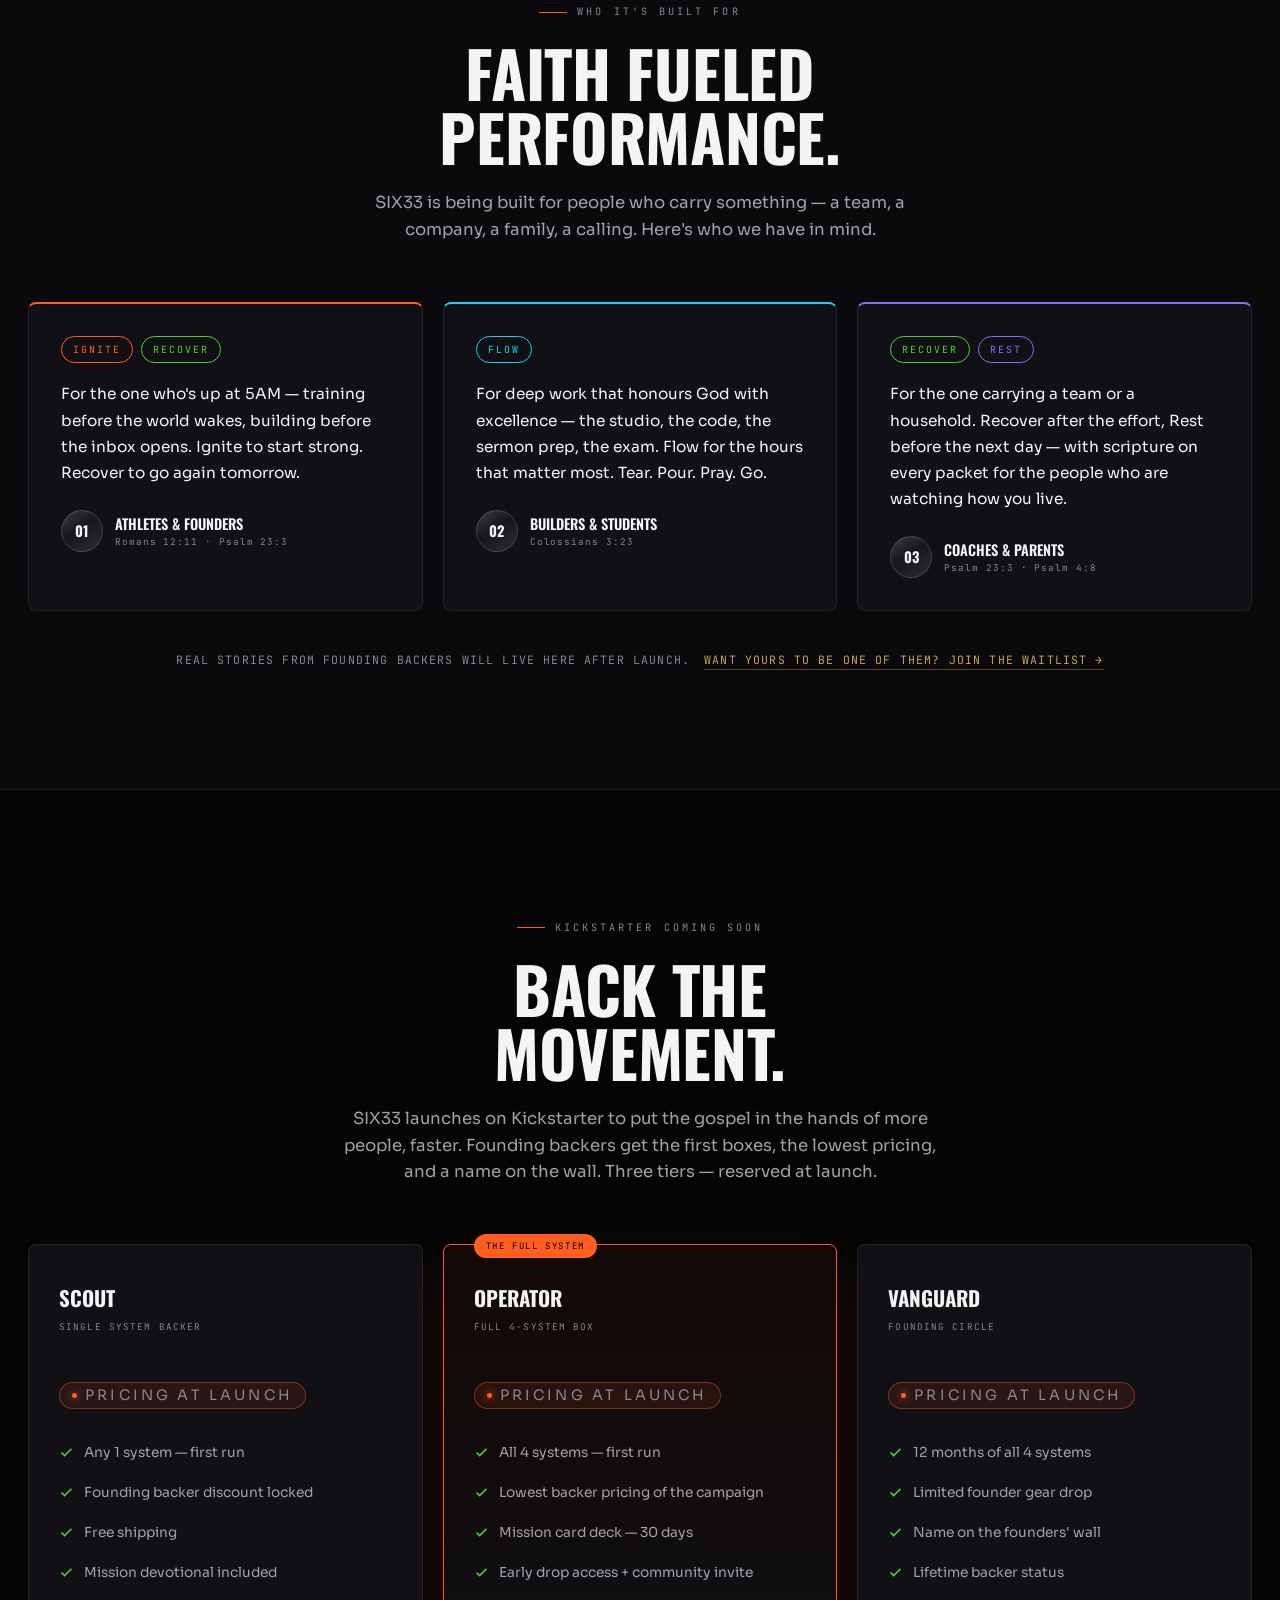
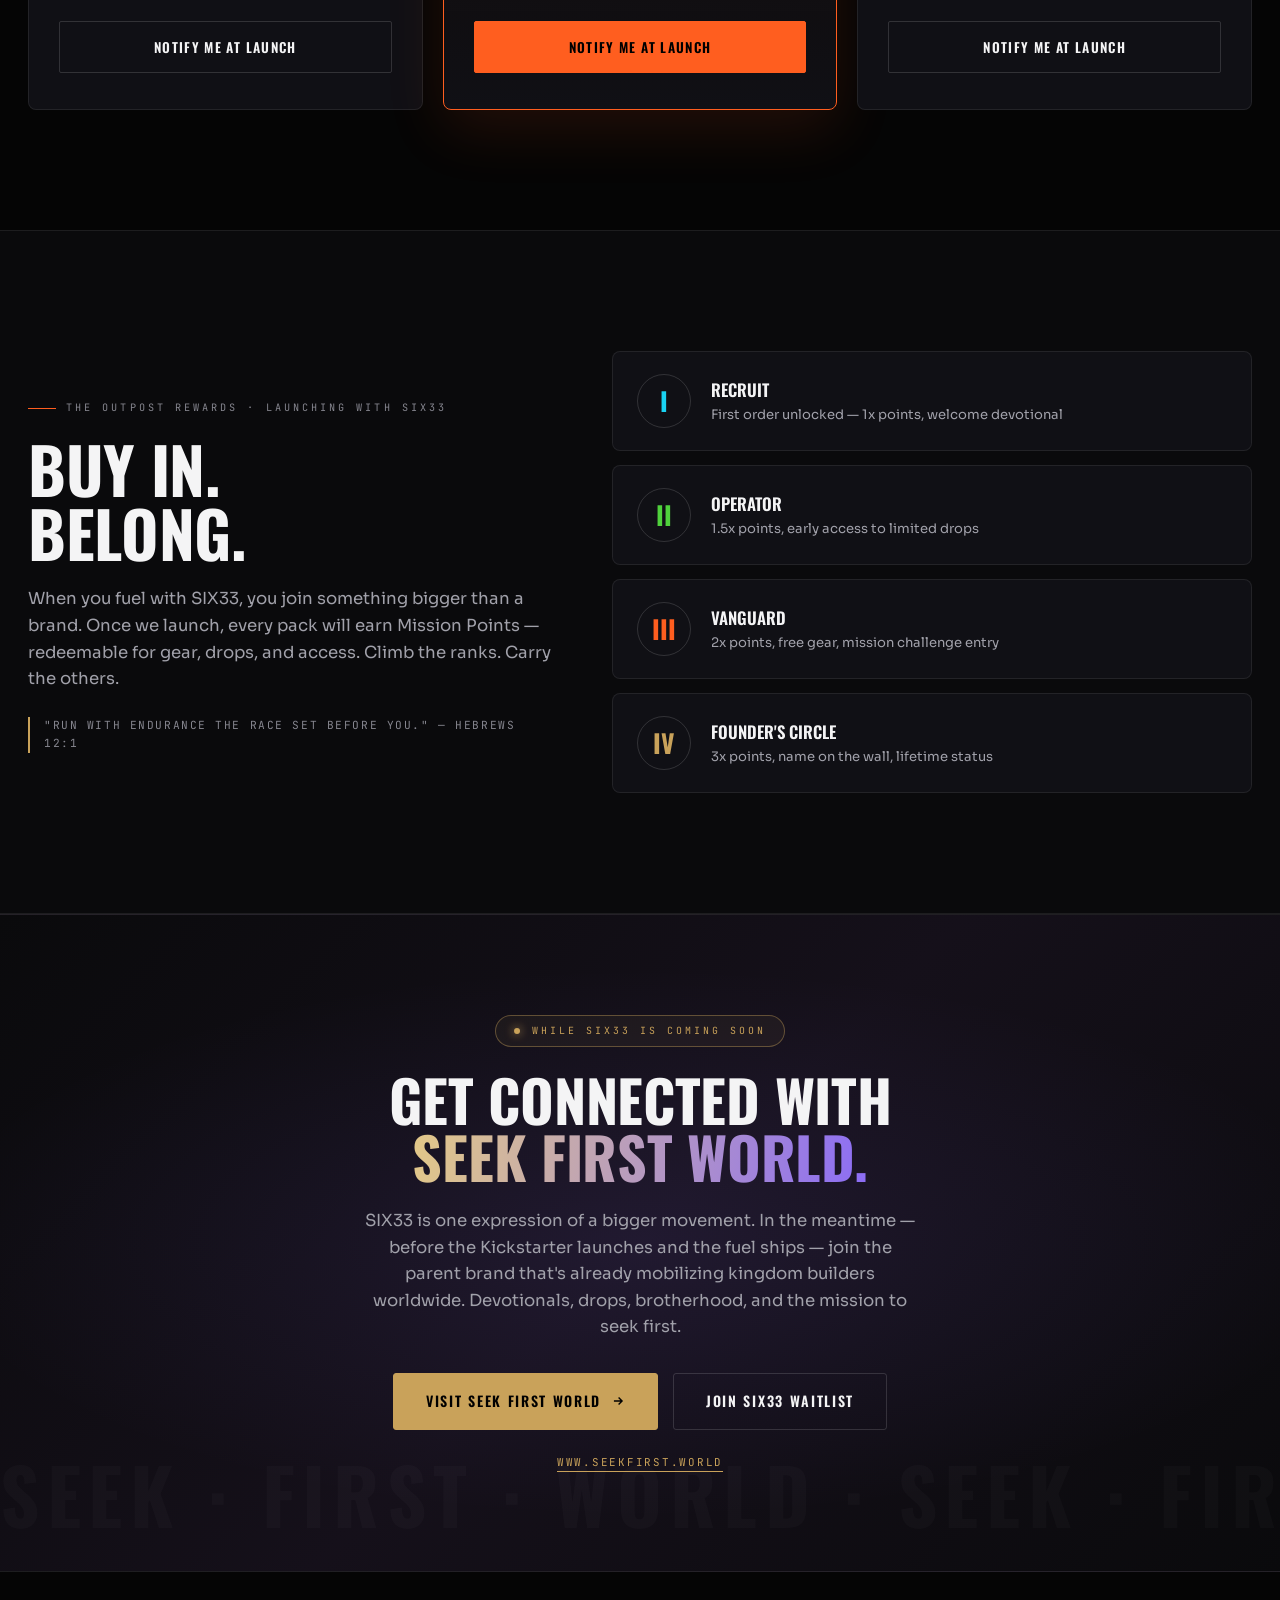
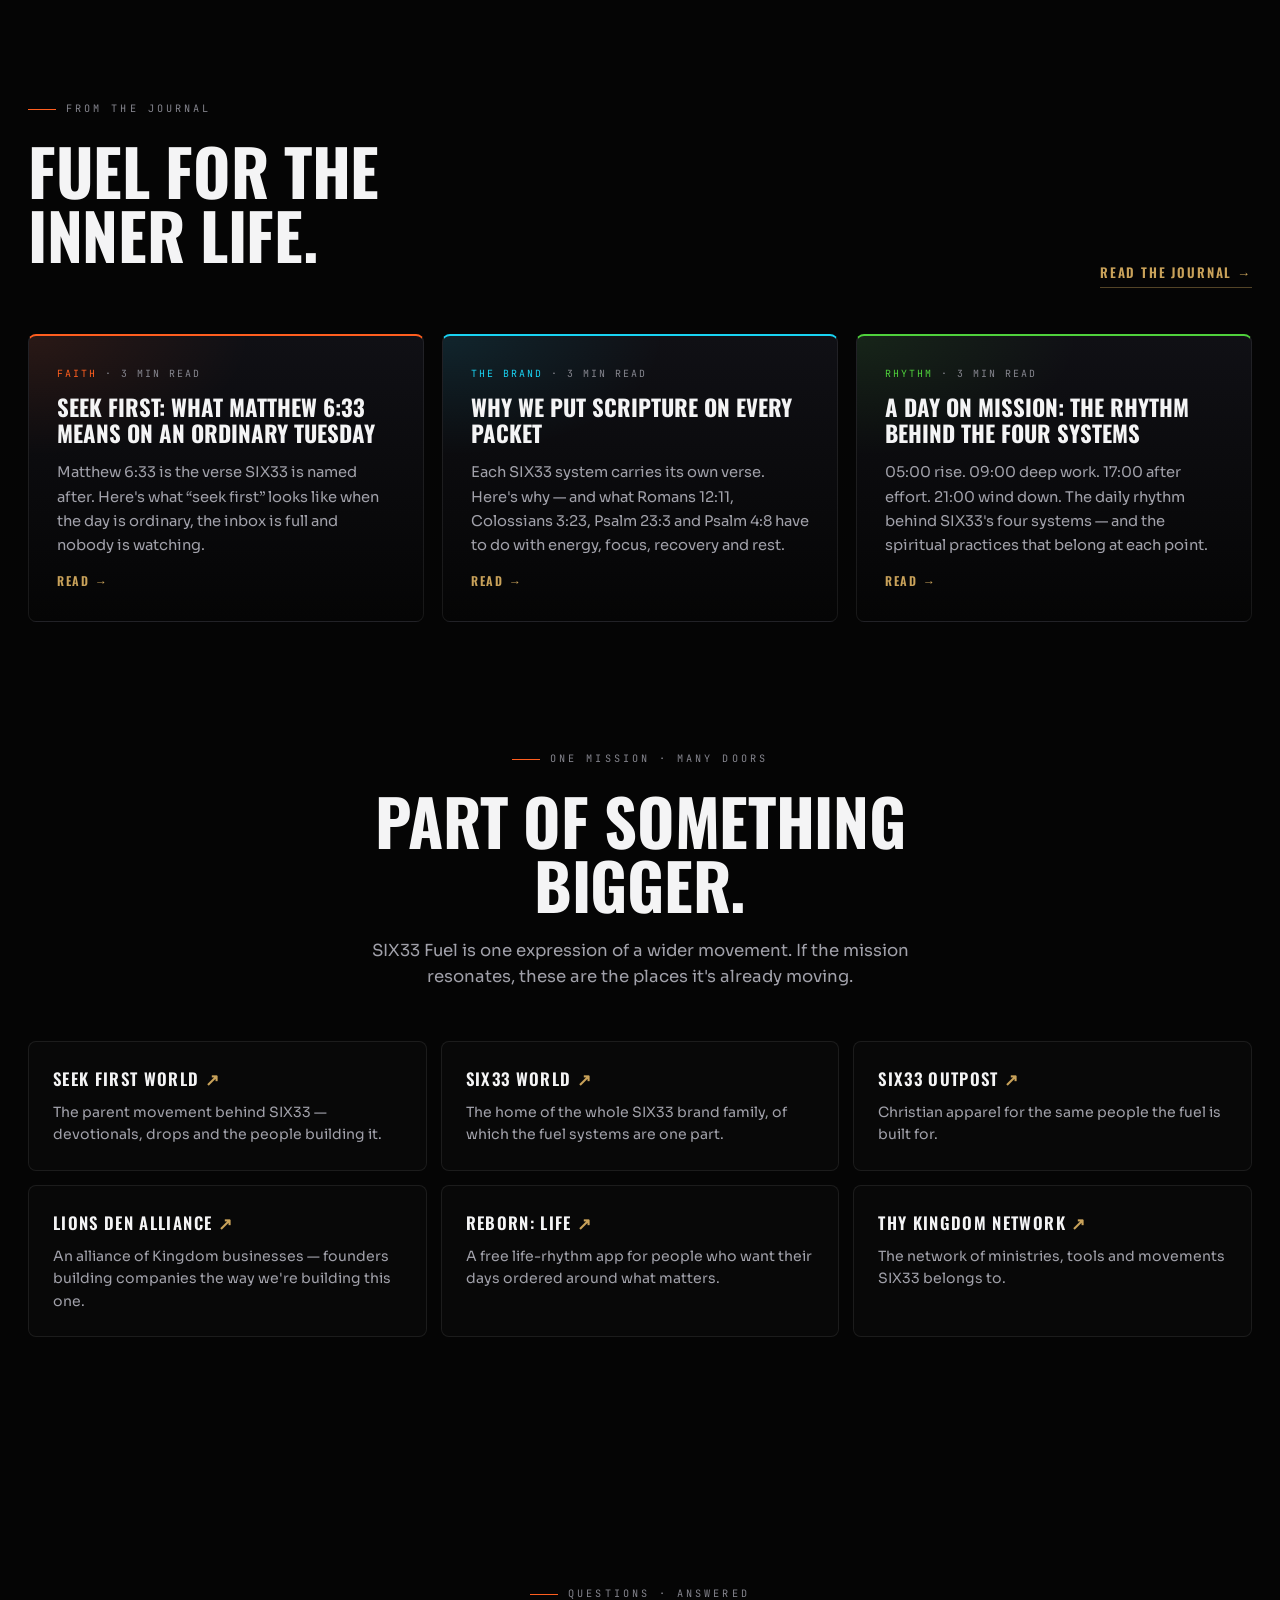
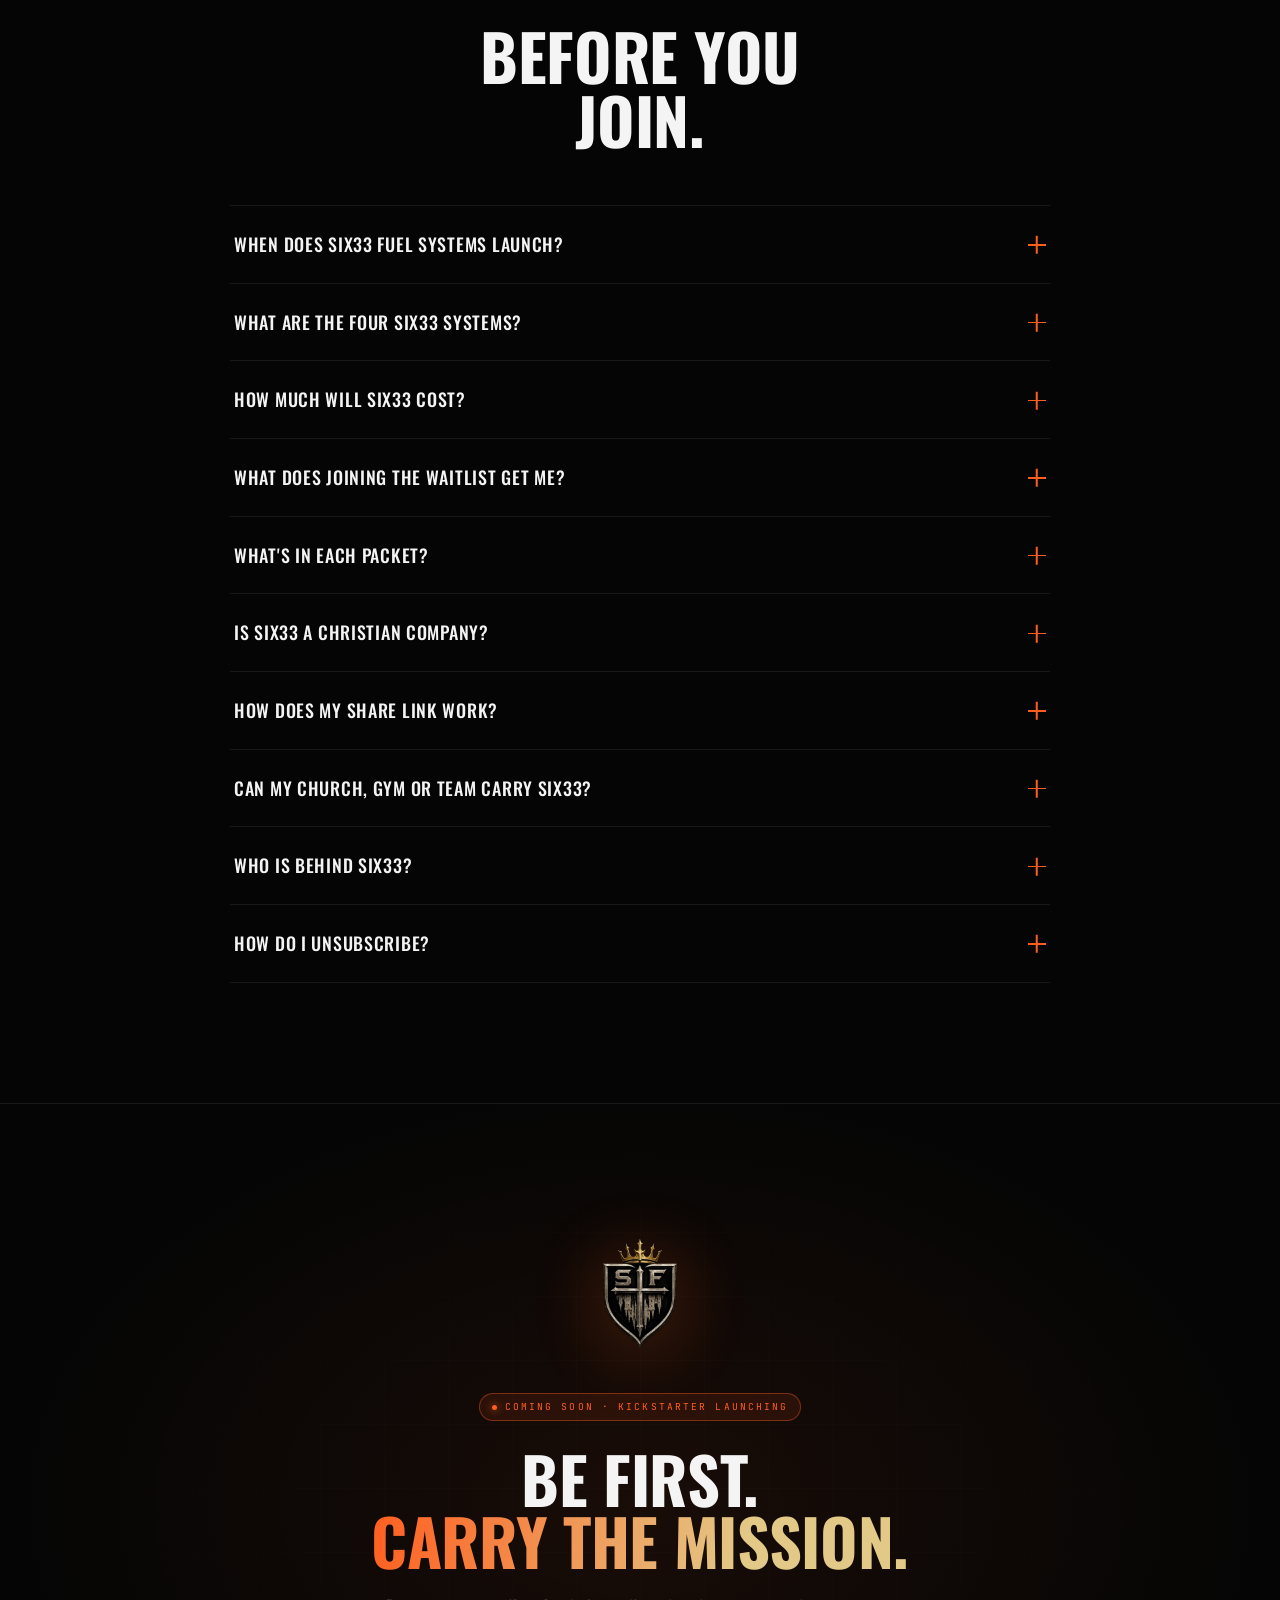
==== commit da6a577b: "Nav: switch to the drop-down menu at <=1060px (7 links collided with the logo below ~1000px) Co-Auth" ====
--- a/index.html
+++ b/index.html
@@ -651,9 +651,9 @@
     .founder-wrap { grid-template-columns:1fr; gap:50px; }
     .founder-photo { max-width:460px; margin:0 auto; }
   }
-  @media (max-width:640px) {
-    .wrap { padding:0 18px; }
-    nav { padding:13px 18px; }
+  /* Seven nav links stop fitting below ~1060px: switch to the drop-down menu there. */
+  @media (max-width:1060px) {
+    .nav-cta { margin-left:auto; margin-right:12px; }
     .burger { display:flex; }
     .nav-cta { padding:9px 14px; font-size:0.7rem; }
 
@@ -681,6 +681,11 @@
     nav.menu-open .burger span:nth-child(2) { opacity:0; }
     nav.menu-open .burger span:nth-child(3) { transform:translateY(-7px) rotate(-45deg); }
     body.menu-locked { overflow:hidden; }
+  }
+  @media (max-width:640px) {
+    .wrap { padding:0 18px; }
+    nav { padding:13px 18px; }
+
     section { padding:80px 0; }
     .product-grid { grid-template-columns:1fr; }
     .timeline { grid-template-columns:repeat(2,1fr); }
@@ -1724,7 +1729,7 @@
     navLinks.querySelectorAll('a').forEach(a => a.addEventListener('click', () => setMenu(false)));
     document.addEventListener('keydown', (e) => { if (e.key === 'Escape') setMenu(false); });
     // Never leave the panel stuck open when resizing up to desktop
-    window.addEventListener('resize', () => { if (window.innerWidth > 640) setMenu(false); });
+    window.addEventListener('resize', () => { if (window.innerWidth > 1060) setMenu(false); });
   }
 
   // Reveal-on-scroll.
